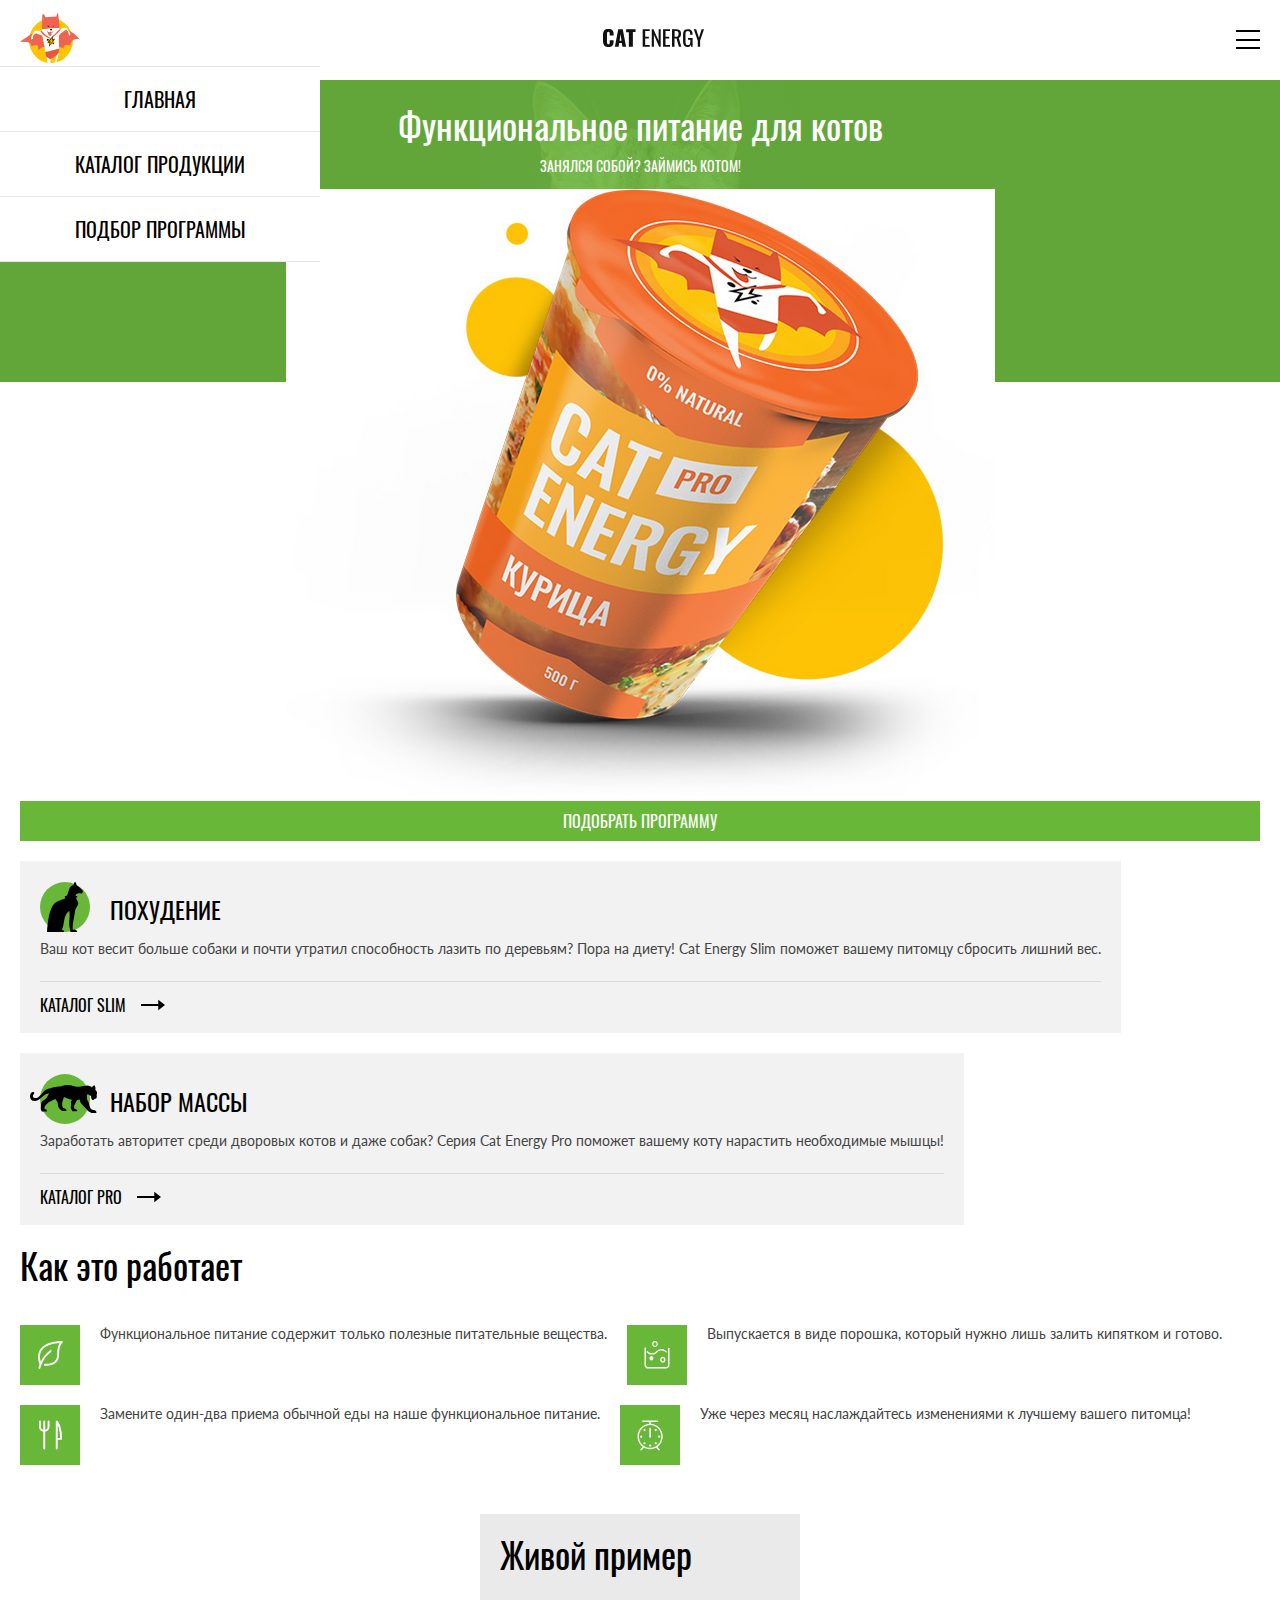
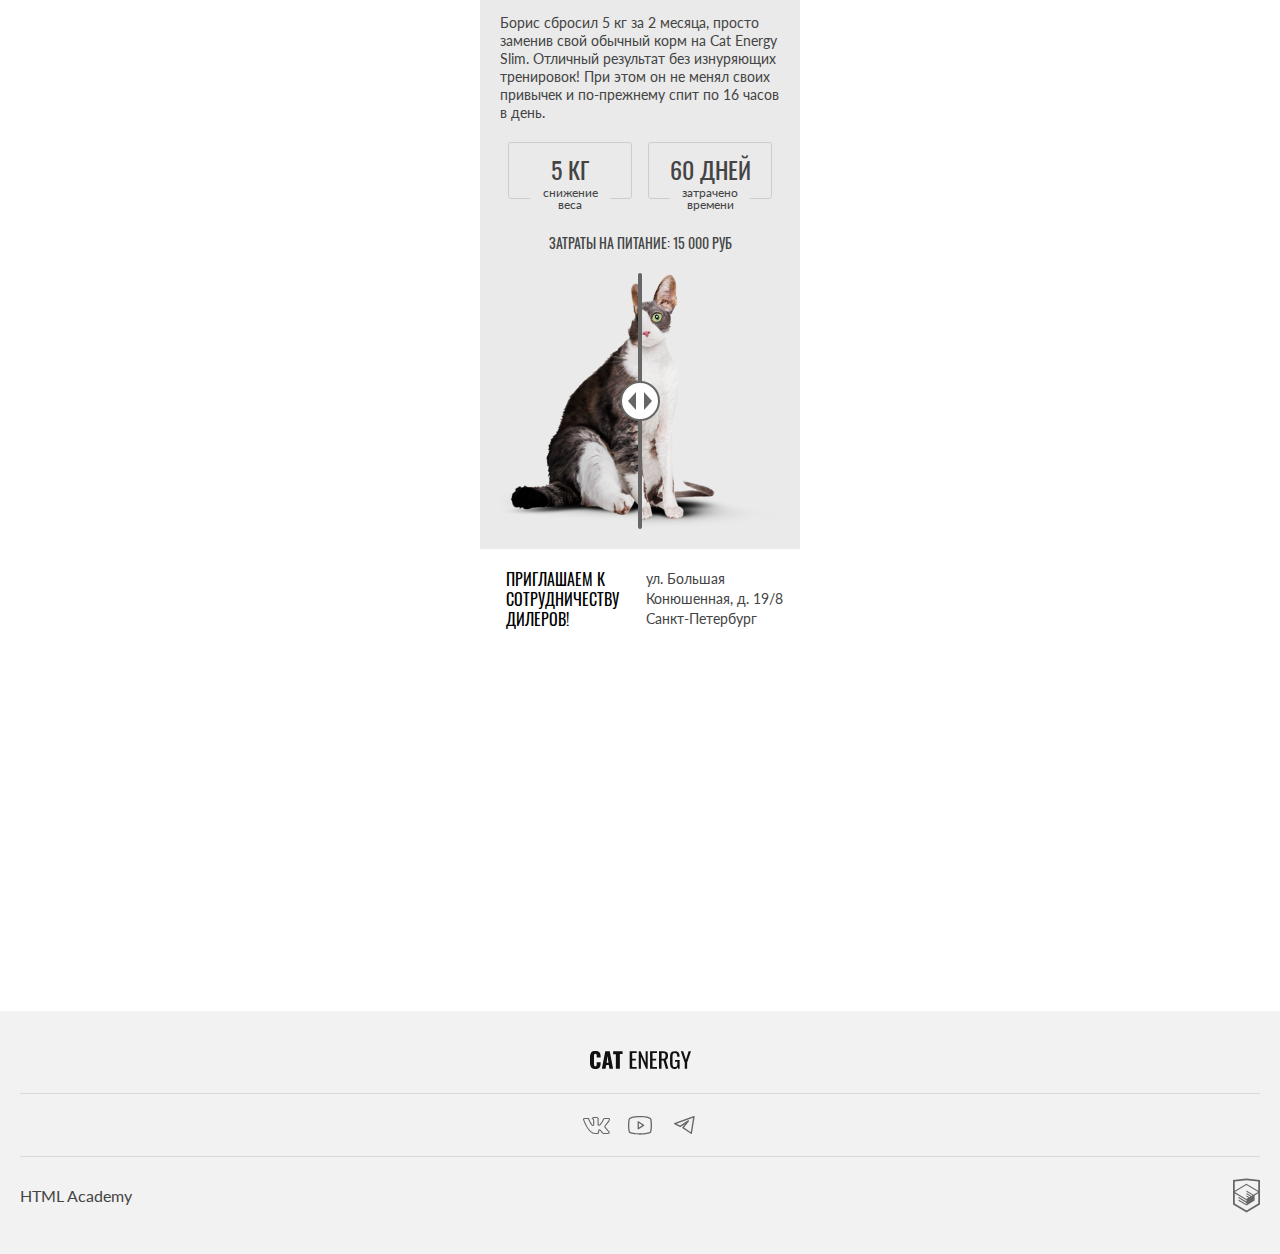
==== index.html @ fe3ee339 "Deploying to gh-pages from @ DrZhuker/2461377-cat-energy-31@bbfe9ebae1abd8409ddf6f09ed9751a40663dc1f" ====
<!DOCTYPE html><html lang="ru"><head><meta charset="UTF-8"><title>CAT ENERGY</title><meta name="viewport" content="width=device-width,initial-scale=1"><link rel="apple-touch-icon" sizes="180x180" href="favicons/apple-touch-icon.png"><link rel="icon" type="image/png" sizes="32x32" href="favicons/favicon-32x32.png"><link rel="icon" type="image/png" sizes="16x16" href="favicons/favicon-16x16.png"><link rel="manifest" href="site.webmanifest"><meta name="msapplication-TileColor" content="#da532c"><meta name="theme-color" content="#ffffff"><link rel="stylesheet" href="styles/styles.css"><script src="scripts/index.js" defer="defer"></script></head><body><header class="main-header"><a class="logo-img" href="index.html"><picture><source media="(min-width: 1300px)" type="image/svg+xml" width="70" height="59" srcset="images/logo-desktop-img.svg"><source media="(min-width: 768px)" type="image/svg+xml" width="60" height="50" srcset="images/logo-tablet-img.svg"><img src="images/logo-mobile-img.svg" width="33" height="38" alt="Логотип"></picture></a><a class="logo-name" href="index.html"><picture><source media="(min-width: 1300px)" type="image/svg+xml" width="118" height="21" srcset="images/logo-text.svg"><img src="images/logo-text.svg" width="101" height="18" alt="CAT ENERGY"></picture></a><button class="main-header__button button" type="button"><span class="main-header__open button-open"><span class="visually-hidden">Меню</span> <span class="button-open__line"></span> <span class="button-open__line"></span> <span class="button-open__line"></span> </span><span class="main-header__close button-close"><span class="button-close__line"></span> <span class="button-close__line"></span> <span class="visually-hidden">Закрыть</span></span></button><nav class="main-nav main-nav--show"><ul class="main-nav__list"><li class="main-nav__item main-nav__item--current"><a href="index.html">Главная</a></li><li class="main-nav__item"><a href="catalog.html">Каталог продукции</a></li><li class="main-nav__item"><a href="order-form.html">Подбор программы</a></li></ul></nav></header><main class="main-container"><section class="hero"><h1 class="hero__title">Функциональное питание для котов</h1><p class="hero__text">Занялся собой? Займись котом!</p><picture><source media="(min-width: 1300px)" type="image/png" width="552" height="499" srcset="images/index-hero-can-desktop@1x.png, images/index-hero-can-desktop@2x.png 2x"><source media="(min-width: 768px)" type="image/png" width="709" height="609" srcset="images/index-hero-can-tablet@1x.png, images/index-hero-can-mobile@2x.png 2x"><img class="hero__image" src="images/index-hero-can-mobile@1x.png" srcset="images/index-hero-can-mobile@2x.png" width="280" height="270" alt="Банка корма с курицей"></picture><a class="hero__link button" href="#">Подобрать программу</a></section><section class="preview"><h2 class="visually-hidden">Предложение программ</h2><ul class="preview__card-list"><li class="preview__card-item"><article class="card-offer"><h2 class="card-offer__title">Похудение</h2><p class="card-offer__text">Ваш кот весит больше собаки и почти утратил способность лазить по деревьям? Пора на диету! Cat Energy Slim поможет вашему питомцу сбросить лишний вес.</p><a class="card-offer__link" href="#">Каталог slim<div class="card-offer__link-inner"><div class="card-offer__link-arrow"></div></div></a></article></li><li class="preview__card-item"><article class="card-offer card-offer--pro"><h2 class="card-offer__title">Набор массы</h2><p class="card-offer__text">Заработать авторитет среди дворовых котов и даже собак? Серия Cat Energy Pro поможет вашему коту нарастить необходимые мышцы!</p><a class="card-offer__link" href="#">Каталог pro<div class="card-offer__link-inner"><div class="card-offer__link-arrow"></div></div></a></article></li></ul></section><section class="faq"><h2 class="faq__title">Как это работает</h2><ol class="faq__desc-list"><li class="faq__desc-item">Функциональное питание содержит только полезные питательные вещества.</li><li class="faq__desc-item">Выпускается в виде порошка, который нужно лишь залить кипятком и готово.</li><li class="faq__desc-item">Замените один-два приема обычной еды на наше функциональное питание.</li><li class="faq__desc-item">Уже через месяц наслаждайтесь изменениями к лучшему вашего питомца!</li></ol></section><section class="example"><h2 class="example__title">Живой пример</h2><p class="example__text">Борис сбросил 5 кг за 2 месяца, просто заменив свой обычный корм на Cat Energy Slim. Отличный результат без изнуряющих тренировок! При этом он не менял своих привычек и по-прежнему спит по 16 часов в день.</p><dl class="example__list"><div class="example__wrapper"><dt class="example__item">5 кг</dt><dd class="example__item-description">Снижение веса</dd></div><div class="example__wrapper"><dt class="example__item">60 дней</dt><dd class="example__item-description">Затрачено времени</dd></div></dl><p class="example__text-secondary">Затраты на питание: 15 000 руб</p><div class="slider"><span class="visually-hidden">Слайдер с котиком</span><div class="slider__img slider__img--before"><picture><source media="(min-width: 768px)" type="image/png" width="560" height="512" srcset="images/index-slider-big-cat-tablet@1x.png, images/index-slider-big-cat-tablet@2x.png 2x"><img class="slider__image" src="images/index-slider-big-cat-mobile@1x.png" srcset="images/index-slider-big-cat-mobile@2x.png" width="280" height="256" alt="Жирный кот"></picture></div><div class="slider__img slider__img--after"><picture><source media="(min-width: 768px)" type="image/png" width="560" height="512" srcset="images/index-slider-skinny-cat-tablet@1x.png, images/index-slider-skinny-cat-tablet@2x.png 2x"><img class="slider__image" src="images/index-slider-skinny-cat-mobile@1x.png" srcset="images/index-slider-skinny-cat-mobile@2x.png" width="280" height="256" alt="Худой кот"></picture></div><button class="slider__button button" type="button"><span class="visually-hidden">Кнопка слайдера</span></button></div></section><section class="contact"><div class="contact__wrapper"><h3 class="contact__title">Приглашаем к сотрудничеству дилеров!</h3><address class="contact__address"><p>ул. Большая Конюшенная, д. 19/8</p><p>Санкт-Петербург</p></address></div><iframe src="https://www.google.com/maps/embed?pb=!1m18!1m12!1m3!1d5652.872183549858!2d30.31937519473138!3d59.93890995106867!2m3!1f0!2f0!3f0!3m2!1i1024!2i768!4f13.1!3m3!1m2!1s0x4696310fca145cc1%3A0x42b32648d8238007!2z0JHQvtC70YzRiNCw0Y8g0JrQvtC90Y7RiNC10L3QvdCw0Y8g0YPQuy4sIDE5LzgsINCh0LDQvdC60YIt0J_QtdGC0LXRgNCx0YPRgNCzLCAxOTExODY!5e0!3m2!1sru!2sru!4v1713989433416!5m2!1sru!2sru" height="362" style="border:0;" allowfullscreen="" loading="lazy" referrerpolicy="no-referrer-when-downgrade"></iframe></section></main><footer class="main-footer"><a class="main-footer__link" href="index.html"><img src="images/logo-text.svg" width="101" height="18" alt="CAT ENERGY"></a><ul class="main-footer__list social-list"><li class="social-list__item"><a class="social-link social-link--vk" href="#"><span class="visually-hidden">Вконтакте</span></a></li><li class="social-list__item"><a class="social-link social-link--youtube" href="#"><span class="visually-hidden">YouTube</span></a></li><li class="social-list__item"><a class="social-link social-link--telegram" href="#"><span class="visually-hidden">Телеграмм</span></a></li></ul><div class="main-footer__htmlacademy htmlacademy"><a class="htmlacademy__link" href="#">HTML Academy</a> <a class="htmlacademy__logo" href="#"><span class="visually-hidden">HTML Academy</span></a></div></footer></body></html>
---- styles/styles.css ----
@font-face{font-family:Lato;font-weight:400;font-style:normal;font-display:swap;src:url(../fonts/lato/Lato-Regular.woff2)format("woff2")}@font-face{font-family:Oswald;font-weight:400;font-style:normal;font-display:swap;src:url(../fonts/oswald/oswaldregular.woff2)format("woff2")}*,:before,:after{box-sizing:border-box}body{color:#444;margin:0;font-family:Lato,sans-serif;font-size:14px;line-height:18px}.visually-hidden{white-space:nowrap;-webkit-clip-path:inset(100%);clip-path:inset(100%);clip:rect(0 0 0 0);border:0;width:1px;height:1px;margin:-1px;padding:0;position:absolute;overflow:hidden}.button{color:#fff;text-transform:uppercase;background-color:#68b738;border:none;justify-content:center;align-items:center;font-family:Oswald,sans-serif;font-size:16px;line-height:20px;display:flex}.button:hover,.button:focus-visible{background-color:#5eaa2f}.button:active{color:#8ec36d;background-color:#5eaa2f}.button-open{flex-wrap:wrap;justify-content:center;width:24px;height:20px;display:flex;position:relative}.button-open__line{background-color:#000;width:24px;height:2px;margin-bottom:6px}.button-open__line:nth-child(4){margin-bottom:0}.button-close{flex-wrap:wrap;justify-content:center;width:18px;height:18px;display:none;position:relative}.button-close__line{background-color:#000;width:24px;height:2px;position:absolute;top:8px;transform:rotate(45deg)}.button-close__line:nth-child(2){transform:rotate(-45deg)}.container{min-width:300px;max-width:400px}.main-header{text-transform:uppercase;justify-content:space-between;align-items:center;margin:0 auto;padding:13px 10px 13px 20px;display:flex}.main-header a{text-decoration:none}.main-header__button{background-color:#0000;min-width:44px;min-height:44px}.main-header__button:hover,.main-header__button:focus{opacity:.6;background-color:#0000}.main-header__button:active{opacity:.3;background-color:#0000}.logo-img{display:block}.logo-img:hover,.logo-img:focus{opacity:.6}.logo-img:active{opacity:.3}.main-nav{display:none}.main-nav--show{display:block;position:absolute;top:66px;left:0}.main-nav__list{margin:0;padding:0;list-style-type:none}.main-nav__item{border-top:1px solid #e6e6e6}.main-nav__item:last-child{border-bottom:1px solid #e6e6e6}.main-nav__item a{color:#000;text-align:center;background-color:#fff;min-width:320px;padding-top:22px;padding-bottom:22px;font-family:Oswald,sans-serif;font-size:20px;font-weight:400;line-height:20px;text-decoration:none;display:block}.main-nav__item a:hover,.main-nav__item a:focus{color:#666}.main-nav__item a:active{color:#b3b3b3}.hero{color:#fff;text-align:center;background-image:url(../images/index-hero-background-mobile@1x.png),linear-gradient(#62a63a 302px,#0000 302px);background-position:top;background-repeat:no-repeat;background-size:320px 302px,100%;margin-bottom:20px;padding-top:27px;padding-left:20px;padding-right:20px;font-family:Oswald,sans-serif}.hero__title{margin:0;font-size:36px;font-weight:400;line-height:36px}.hero__text{text-transform:uppercase}.hero__link{padding:10px 20px;text-decoration:none}.preview{flex-wrap:wrap;margin-bottom:20px;padding-left:20px;padding-right:20px;display:flex}.preview__card-list{flex-wrap:wrap;gap:20px;margin:0;padding:0;list-style-type:none;display:flex}.card-offer{background-color:#f2f2f2;padding:20px;position:relative}.card-offer:before{content:"";background-color:#68b738;border-radius:50%;width:50px;height:50px;position:absolute;top:21px;left:20px}.card-offer:after{content:"";background-image:url(../icons/stack.svg#cat-slim);background-position:50%;background-repeat:no-repeat;background-size:36px 50px;min-width:50px;min-height:50px;position:absolute;top:21px;left:20px}.card-offer--pro:after{content:"";background-image:url(../icons/stack.svg#cat-pro);background-position:50%;background-repeat:no-repeat;background-size:67px 28px;min-width:67px;min-height:50px;position:absolute;top:21px;left:10px}.card-offer__title{color:#000;text-transform:uppercase;margin:0 0 12px;padding-top:10px;padding-left:70px;font-family:Oswald,sans-serif;font-size:24px;font-weight:400;line-height:37px}.card-offer__text{border-bottom:1px solid #d9d9d9;margin:0 0 15px;padding-bottom:23px}.card-offer__link{text-transform:uppercase;color:#000;align-items:center;font-family:Oswald,sans-serif;font-size:16px;font-weight:400;line-height:16px;text-decoration:none;display:flex}.card-offer__link-inner{width:32px;height:12px;margin-left:15px;position:relative;overflow:hidden}.card-offer__link-arrow{background-image:url(../icons/stack.svg#arrow);width:32px;height:12px;transition:transform .3s;position:absolute;right:8px}.card-offer__link:hover .card-offer__link-arrow{transform:translate(8px)}.card-offer__link:active{opacity:.3}.faq{margin-bottom:49px;padding-left:20px;padding-right:20px}.faq__title{color:#000;margin:0 0 40px;font-family:Oswald,sans-serif;font-size:36px;font-weight:400;line-height:40px}.faq__desc-list{flex-wrap:wrap;gap:20px;margin:0;padding:0;list-style-type:none;display:flex}.faq__desc-item{min-height:60px;padding-left:80px;position:relative}.faq__desc-item:before{content:"";background-color:#68b738;background-image:url(../icons/stack.svg#leaf);background-position:50%;background-repeat:no-repeat;background-size:25px 28px;width:60px;height:60px;position:absolute;left:0}.faq__desc-item:nth-child(2):before{background-image:url(../icons/stack.svg#wash);background-size:26px 28px}.faq__desc-item:nth-child(3):before{background-image:url(../icons/stack.svg#eat);background-size:25px 30px}.faq__desc-item:nth-child(4):before{background-image:url(../icons/stack.svg#timer);background-size:26px 31px}.example{background-color:#eaeaea;width:320px;margin:0 auto;padding:20px}.example__title{color:#000;margin:0 0 40px;font-family:Oswald,sans-serif;font-size:36px;font-weight:400;line-height:40px}.example__text{margin:0 0 20px}.example__list{flex-wrap:wrap;justify-content:space-around;margin-bottom:34px;display:flex}.example__wrapper{flex-wrap:wrap;display:flex;position:relative}.example__item{text-align:center;text-transform:uppercase;border:1px solid #cdcdcd;border-radius:3px;min-width:124px;padding:14px 20px 17px;font-family:Oswald,sans-serif;font-size:24px;font-weight:400;line-height:24px;position:relative}.example__item-description{text-align:center;text-transform:lowercase;background-color:#eaeaea;width:80px;margin:0;font-family:Lato,sans-serif;font-size:12px;font-weight:400;line-height:12px;position:absolute;bottom:0;left:50%;transform:translate(-50%)translateY(50%)}.example__text-secondary{text-align:center;text-transform:uppercase;margin:0 0 20px;font-family:Oswald,sans-serif;font-size:14px;font-weight:400;line-height:20px}.slider{--position:50%;grid-template-columns:1fr;width:280px;display:grid;position:relative}.slider__image{object-fit:cover;width:280px;height:256px;display:block}.slider__img{grid-area:1/1/span 1/span 1}.slider__img--before{width:var(--position);z-index:2;background-color:#eaeaea;overflow:hidden}.slider__img--after{z-index:1}.slider__button{top:0;bottom:0;left:var(--position);z-index:3;background-color:#666;border-radius:2px;grid-area:1/1/span 1/span 1;width:4px;margin:0;padding:0;position:absolute;transform:translate(-50%)}.slider__button:before{content:"";background-color:#fff;border:2px solid #666;border-radius:50%;width:40px;height:40px;position:absolute}.slider__button:after{content:"";background-color:#666;width:24px;height:18px;position:absolute;-webkit-mask-image:url(../icons/stack.svg#slider-arrow);mask-image:url(../icons/stack.svg#slider-arrow);-webkit-mask-repeat:no-repeat;mask-repeat:no-repeat}.slider__button:hover,.slider__button:focus{background-color:#68b738}.slider__button:hover:before,.slider__button:focus:before{border:2px solid #68b738}.slider__button:hover:after,.slider__button:focus:after{background-color:#68b738}.slider__button:active{background-color:#9ecc82}.slider__button:active:before{border:2px solid #9ecc82}.slider__button:active:after{background-color:#9ecc82}.contact{width:320px;margin:0 auto;display:grid}.contact__wrapper{grid-template-columns:140px 140px;align-items:center;padding:20px 26px;display:grid}.contact__title{text-align:left;text-transform:uppercase;color:#000;margin:0;font-family:Oswald,sans-serif;font-size:16px;font-weight:400;line-height:20px}.contact__address{text-align:left;font-style:normal;line-height:20px}.contact__address p{margin:0}.social-list{flex-wrap:wrap;justify-content:center;margin:0;padding:0;list-style-type:none;display:flex}.social-link{width:44px;height:62px;display:block;position:relative}.social-link:before{content:"";background-color:#666;width:44px;height:62px;position:absolute}.social-link--vk:before{-webkit-mask-image:url(../icons/stack.svg#vk);mask-image:url(../icons/stack.svg#vk);-webkit-mask-position:50%;mask-position:50%;-webkit-mask-size:27px 17px;mask-size:27px 17px;-webkit-mask-repeat:no-repeat;mask-repeat:no-repeat}.social-link--youtube:before{-webkit-mask-image:url(../icons/stack.svg#youtube);mask-image:url(../icons/stack.svg#youtube);-webkit-mask-position:50%;mask-position:50%;-webkit-mask-size:24px 19px;mask-size:24px 19px;-webkit-mask-repeat:no-repeat;mask-repeat:no-repeat}.social-link--telegram:before{-webkit-mask-image:url(../icons/stack.svg#telegram);mask-image:url(../icons/stack.svg#telegram);-webkit-mask-position:50%;mask-position:50%;-webkit-mask-size:21px 19px;mask-size:21px 19px;-webkit-mask-repeat:no-repeat;mask-repeat:no-repeat}.social-link:hover:before,.social-link:focus:before{background-color:#68b738}.social-link:active:before{background-color:#c9e1bb}.main-footer{background-color:#f2f2f2;grid-template-columns:1fr;justify-items:center;margin:0 auto;padding:40px 20px;display:grid}.main-footer__link{text-align:center;border-bottom:1px solid #d9d9d9;width:100%;padding-bottom:20px}.main-footer__link:hover,.main-footer__link:focus{opacity:.6}.main-footer__link:active{opacity:.3}.main-footer__list{border-bottom:1px solid #d9d9d9;width:100%;margin-bottom:20px}.htmlacademy{justify-content:space-between;align-items:center;width:100%;display:flex}.htmlacademy__link{color:#444;font-family:Lato,sans-serif;font-size:16px;font-weight:400;line-height:20px;text-decoration:none}.htmlacademy__logo{background-color:#666;width:27px;height:37px;-webkit-mask-image:url(../icons/stack.svg#htmlacademy);mask-image:url(../icons/stack.svg#htmlacademy);-webkit-mask-position:50%;mask-position:50%;-webkit-mask-size:27px 37px;mask-size:27px 37px;-webkit-mask-repeat:no-repeat;mask-repeat:no-repeat}.htmlacademy:hover .htmlacademy__logo,.htmlacademy:focus .htmlacademy__logo{background-color:#68b738}.htmlacademy:active{opacity:.3}.catalog-primary{border-top:1px solid #d9d9d9;margin-bottom:25px;padding-top:27px}.catalog-primary__title{color:#000;margin:0 0 41px;padding-left:20px;padding-right:20px;font-family:Oswald,sans-serif;font-size:36px;font-weight:400;line-height:36px}.catalog-primary__catalog-primary-list{margin:0;padding:0;list-style-type:none}.product-card{border-top:1px solid #ebebeb;grid-template-columns:140px 1fr;padding:20px 20px 25px;display:grid}.product-card__image-wrapper{justify-content:center;align-items:center;height:107px;display:flex}.product-card__image{display:block}.product-card__list{margin:0 0 21px;padding:0;list-style-type:none}.product-card__item{justify-content:space-between;display:flex}.product-card__title{color:#222;margin:0 0 14px;padding-right:50px;font-family:Oswald,sans-serif;font-size:16px;font-weight:400;line-height:20px}.product-card__argument,.product-card__value{margin:0}.product-card__button{grid-area:2/1/3/-1;padding:10px 30px}.product-card--more{border-bottom:1px solid #ebebeb;position:relative}.product-card--more:before{content:"";background-color:#d3d3d3;width:30px;height:2px;position:absolute;top:39px;left:50%;transform:translate(-50%)}.product-card--more:after{content:"";background-color:#d3d3d3;width:2px;height:30px;position:absolute;top:25px;left:50%;transform:translate(-50%)}.product-card--more .product-card__title{text-align:center;grid-area:1/1/2/-1;margin-bottom:8px;padding-top:58px;padding-right:0}.product-card--more .product-card__text{text-align:center;grid-area:2/1/3/-1;margin:0 0 21px}.product-card--more .product-card__button{color:#444;background-color:#f2f2f2;grid-area:3/1/4/-1}.product-card--more .product-card__button:hover,.product-card--more .product-card__button:focus-visible,.product-card--more .product-card__button:active{background-color:#ebebeb}.catalog-secondary{margin-bottom:40px}.catalog-secondary__wrapper{padding-left:20px;padding-right:20px}.catalog-secondary__title{color:#000;margin:0 0 36px;padding-left:20px;font-family:Oswald,sans-serif;font-size:24px;font-weight:400;line-height:24px;position:relative}.catalog-secondary__title:after{content:"";background-color:#68b738;height:2px;position:absolute;top:10px;left:286px;right:0}.catalog-secondary__list{margin:0 0 35px;padding:0;list-style-type:none}.catalog-secondary__item{border-top:1px solid #cdcdcd}.catalog-secondary__item:last-child{border-bottom:1px solid #cdcdcd}.catalog-secondary__text{color:#fff;text-align:center;background-color:#62a539;background-image:url(../images/catalog-secondary-background-mobile@1x.png);background-repeat:no-repeat;background-size:cover;margin:0;padding:187px 20px 43px;display:block;position:relative}.catalog-secondary__text:before{content:"";background-image:url(../icons/stack.svg#gift);background-repeat:no-repeat;background-size:78px 80px;width:78px;height:80px;position:absolute;top:59px;left:50%;transform:translate(-50%)}.product-card-secondary{grid-template-columns:repeat(4,1fr);padding-top:13px;padding-bottom:19px;font-family:Lato,sans-serif;font-size:14px;font-weight:400;line-height:14px;display:grid}.product-card-secondary__title{color:#222;grid-area:1/1/2/-1;margin:0 0 13px;font-family:Oswald,sans-serif;font-size:16px;font-weight:400;line-height:16px}.product-card-secondary__text{text-align:left;grid-area:2/1/3/3;margin:0}.product-card-secondary__current{text-align:right;grid-area:2/3/3/5;margin:0 0 15px}.product-card-secondary__button{grid-area:3/1/4/-1;padding:10px 20px}.subscription{color:#000}.subscription__title{color:#000;margin:0 0 32px;padding-left:20px;font-family:Oswald,sans-serif;font-size:24px;font-weight:400;line-height:24px;position:relative}.subscription__title:after{content:"";background-color:#68b738;height:2px;position:absolute;top:10px;left:212px;right:0}.subscription__wrapper{text-align:center;padding-left:20px;padding-right:20px;font-family:Oswald;font-size:16px;font-weight:400;line-height:24px}.subscription__text{margin:0 0 24px}.subscription__input{border:1px solid #e7e7e7;outline:none;width:100%;margin-bottom:16px;padding:13px;font-family:Oswald,sans-serif;font-size:20px;font-weight:400;line-height:30px}.subscription__input:hover{border:1px solid #cdcdcd}.subscription__input:active,.subscription__input:focus{border:2px solid #444}.subscription__button{width:100%;padding:15px 20px}
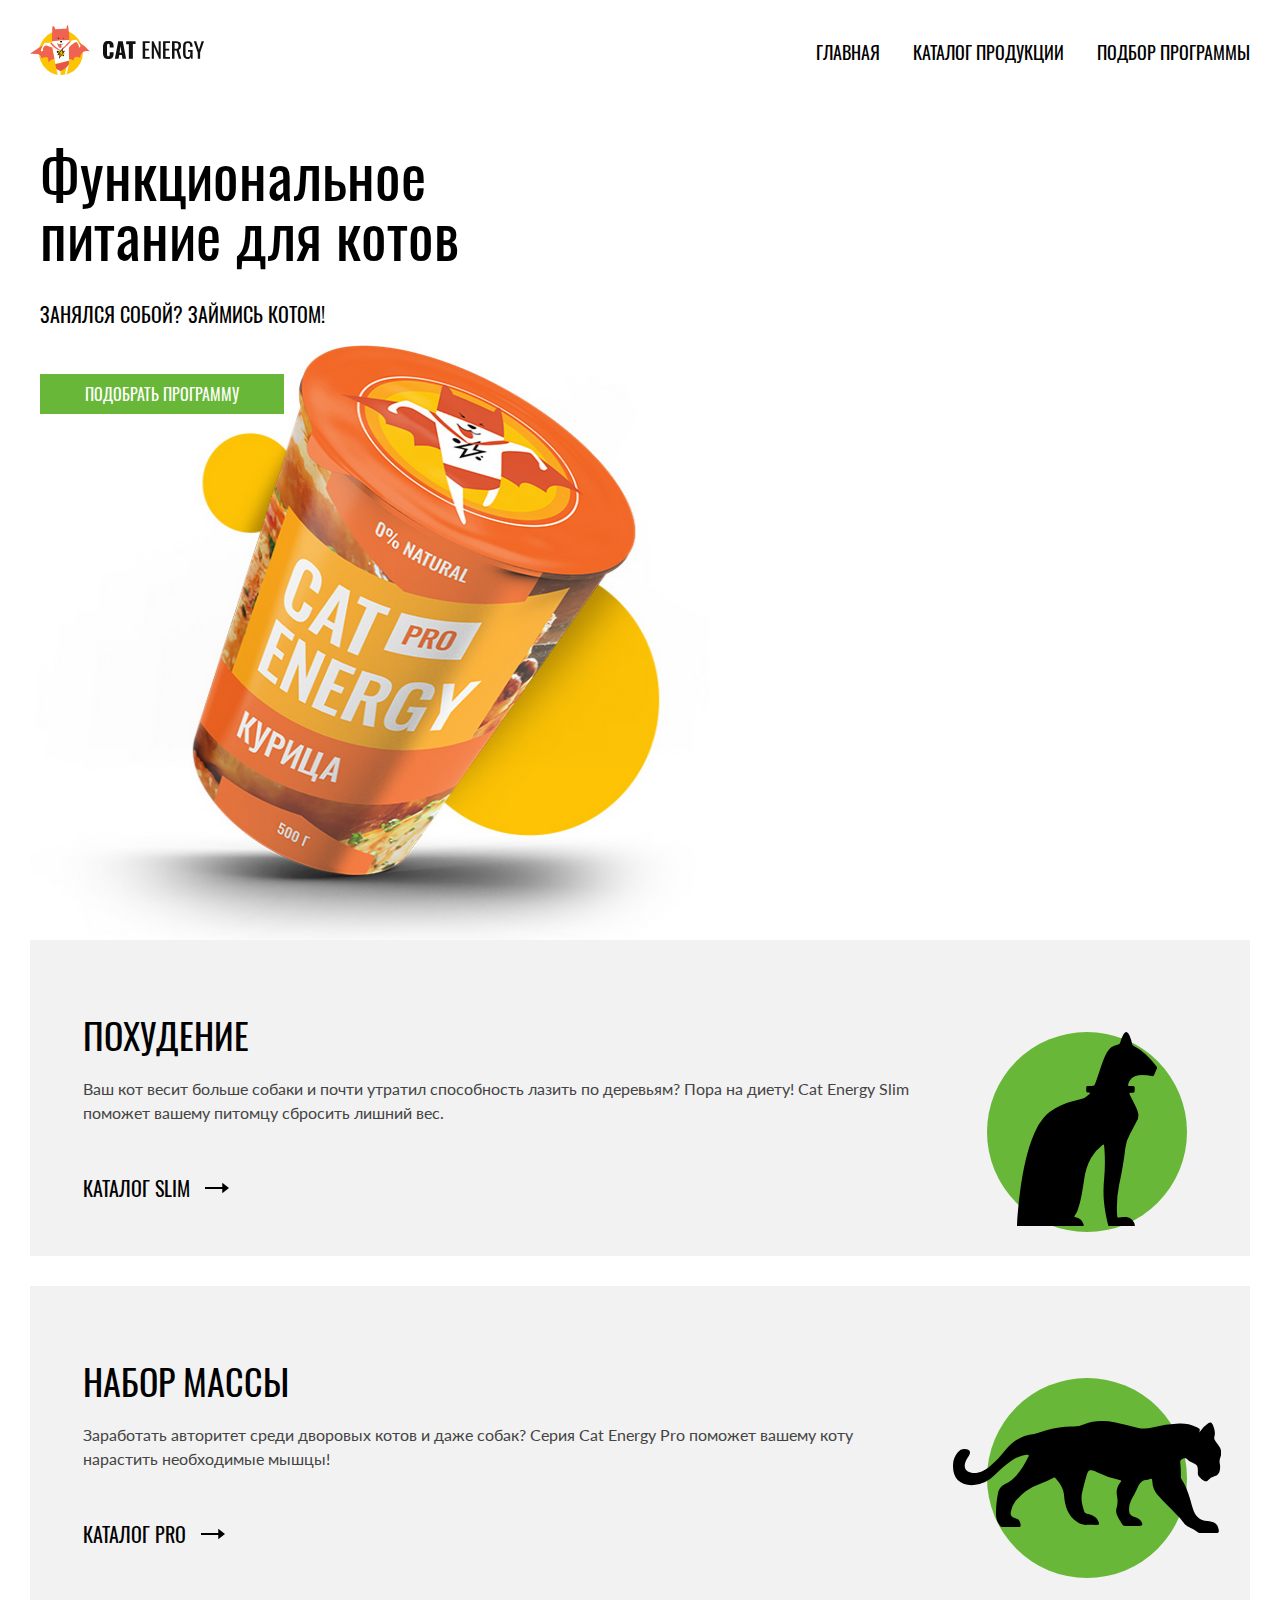
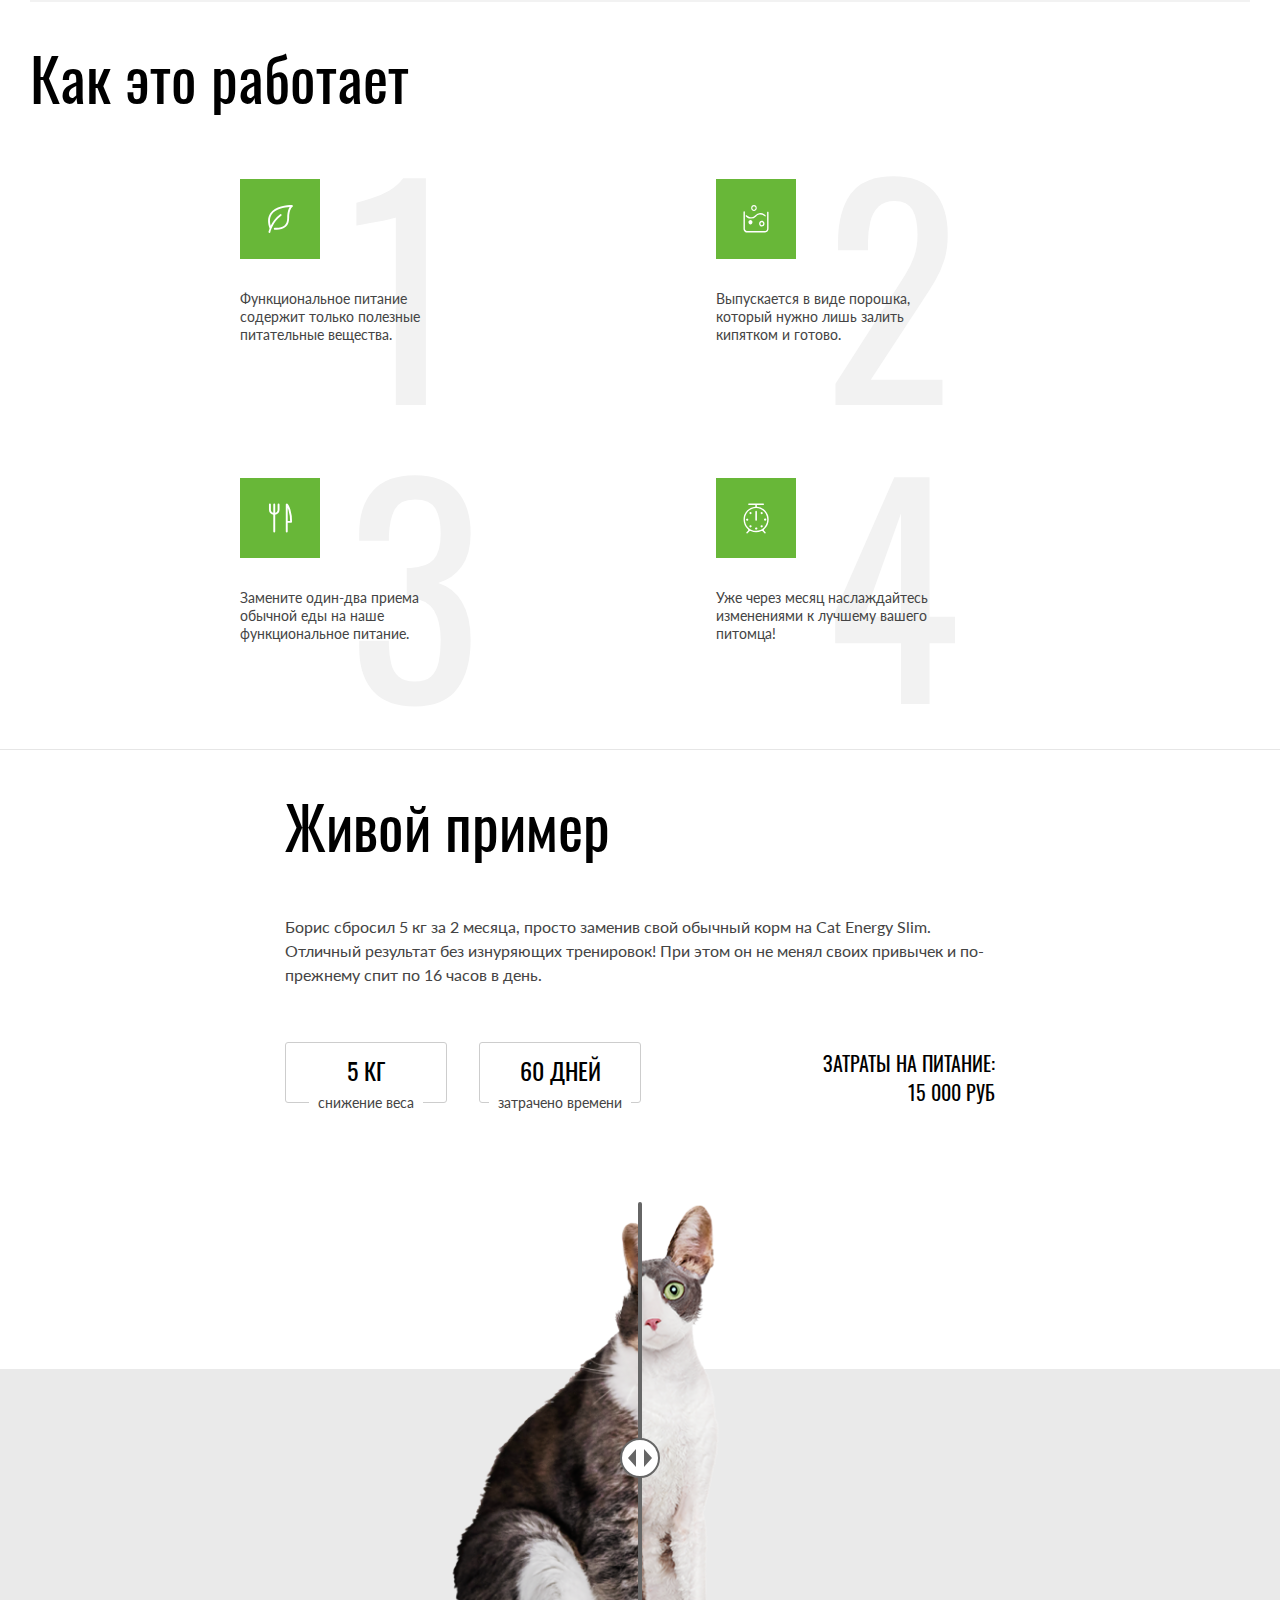
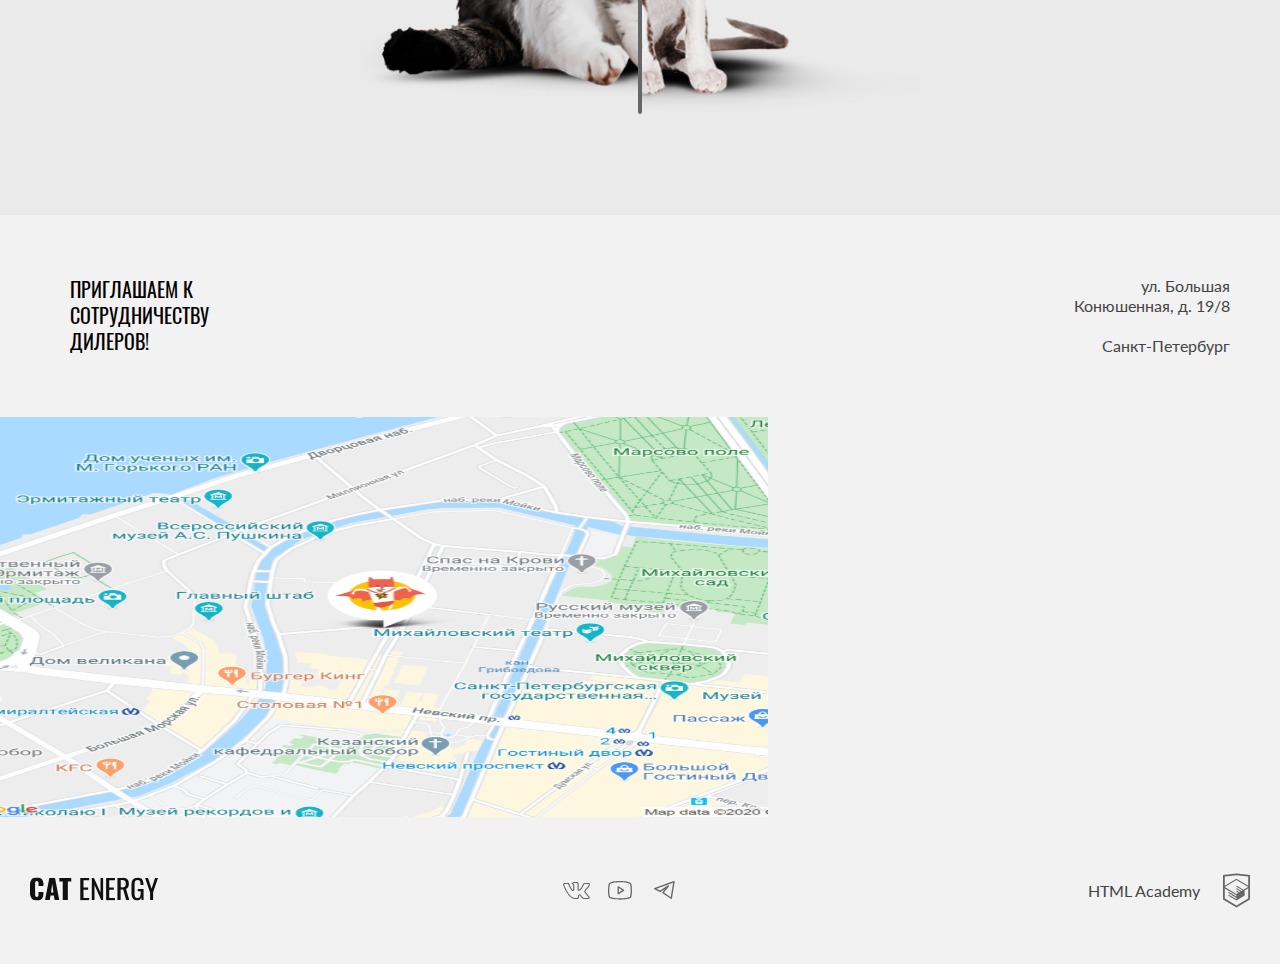
==== commit d5c5454e: "Deploying to gh-pages from @ DrZhuker/2461377-cat-energy-31@d9964cf246e58508504ab47f380085d428b5fd70" ====
--- a/index.html
+++ b/index.html
@@ -1 +1,5 @@
-<!DOCTYPE html><html lang="ru"><head><meta charset="UTF-8"><title>CAT ENERGY</title><meta name="viewport" content="width=device-width,initial-scale=1"><link rel="apple-touch-icon" sizes="180x180" href="favicons/apple-touch-icon.png"><link rel="icon" type="image/png" sizes="32x32" href="favicons/favicon-32x32.png"><link rel="icon" type="image/png" sizes="16x16" href="favicons/favicon-16x16.png"><link rel="manifest" href="site.webmanifest"><meta name="msapplication-TileColor" content="#da532c"><meta name="theme-color" content="#ffffff"><link rel="stylesheet" href="styles/styles.css"><script src="scripts/index.js" defer="defer"></script></head><body><header class="main-header"><a class="logo-img" href="index.html"><picture><source media="(min-width: 1300px)" type="image/svg+xml" width="70" height="59" srcset="images/logo-desktop-img.svg"><source media="(min-width: 768px)" type="image/svg+xml" width="60" height="50" srcset="images/logo-tablet-img.svg"><img src="images/logo-mobile-img.svg" width="33" height="38" alt="Логотип"></picture></a><a class="logo-name" href="index.html"><picture><source media="(min-width: 1300px)" type="image/svg+xml" width="118" height="21" srcset="images/logo-text.svg"><img src="images/logo-text.svg" width="101" height="18" alt="CAT ENERGY"></picture></a><button class="main-header__button button" type="button"><span class="main-header__open button-open"><span class="visually-hidden">Меню</span> <span class="button-open__line"></span> <span class="button-open__line"></span> <span class="button-open__line"></span> </span><span class="main-header__close button-close"><span class="button-close__line"></span> <span class="button-close__line"></span> <span class="visually-hidden">Закрыть</span></span></button><nav class="main-nav main-nav--show"><ul class="main-nav__list"><li class="main-nav__item main-nav__item--current"><a href="index.html">Главная</a></li><li class="main-nav__item"><a href="catalog.html">Каталог продукции</a></li><li class="main-nav__item"><a href="order-form.html">Подбор программы</a></li></ul></nav></header><main class="main-container"><section class="hero"><h1 class="hero__title">Функциональное питание для котов</h1><p class="hero__text">Занялся собой? Займись котом!</p><picture><source media="(min-width: 1300px)" type="image/png" width="552" height="499" srcset="images/index-hero-can-desktop@1x.png, images/index-hero-can-desktop@2x.png 2x"><source media="(min-width: 768px)" type="image/png" width="709" height="609" srcset="images/index-hero-can-tablet@1x.png, images/index-hero-can-mobile@2x.png 2x"><img class="hero__image" src="images/index-hero-can-mobile@1x.png" srcset="images/index-hero-can-mobile@2x.png" width="280" height="270" alt="Банка корма с курицей"></picture><a class="hero__link button" href="#">Подобрать программу</a></section><section class="preview"><h2 class="visually-hidden">Предложение программ</h2><ul class="preview__card-list"><li class="preview__card-item"><article class="card-offer"><h2 class="card-offer__title">Похудение</h2><p class="card-offer__text">Ваш кот весит больше собаки и почти утратил способность лазить по деревьям? Пора на диету! Cat Energy Slim поможет вашему питомцу сбросить лишний вес.</p><a class="card-offer__link" href="#">Каталог slim<div class="card-offer__link-inner"><div class="card-offer__link-arrow"></div></div></a></article></li><li class="preview__card-item"><article class="card-offer card-offer--pro"><h2 class="card-offer__title">Набор массы</h2><p class="card-offer__text">Заработать авторитет среди дворовых котов и даже собак? Серия Cat Energy Pro поможет вашему коту нарастить необходимые мышцы!</p><a class="card-offer__link" href="#">Каталог pro<div class="card-offer__link-inner"><div class="card-offer__link-arrow"></div></div></a></article></li></ul></section><section class="faq"><h2 class="faq__title">Как это работает</h2><ol class="faq__desc-list"><li class="faq__desc-item">Функциональное питание содержит только полезные питательные вещества.</li><li class="faq__desc-item">Выпускается в виде порошка, который нужно лишь залить кипятком и готово.</li><li class="faq__desc-item">Замените один-два приема обычной еды на наше функциональное питание.</li><li class="faq__desc-item">Уже через месяц наслаждайтесь изменениями к лучшему вашего питомца!</li></ol></section><section class="example"><h2 class="example__title">Живой пример</h2><p class="example__text">Борис сбросил 5 кг за 2 месяца, просто заменив свой обычный корм на Cat Energy Slim. Отличный результат без изнуряющих тренировок! При этом он не менял своих привычек и по-прежнему спит по 16 часов в день.</p><dl class="example__list"><div class="example__wrapper"><dt class="example__item">5 кг</dt><dd class="example__item-description">Снижение веса</dd></div><div class="example__wrapper"><dt class="example__item">60 дней</dt><dd class="example__item-description">Затрачено времени</dd></div></dl><p class="example__text-secondary">Затраты на питание: 15 000 руб</p><div class="slider"><span class="visually-hidden">Слайдер с котиком</span><div class="slider__img slider__img--before"><picture><source media="(min-width: 768px)" type="image/png" width="560" height="512" srcset="images/index-slider-big-cat-tablet@1x.png, images/index-slider-big-cat-tablet@2x.png 2x"><img class="slider__image" src="images/index-slider-big-cat-mobile@1x.png" srcset="images/index-slider-big-cat-mobile@2x.png" width="280" height="256" alt="Жирный кот"></picture></div><div class="slider__img slider__img--after"><picture><source media="(min-width: 768px)" type="image/png" width="560" height="512" srcset="images/index-slider-skinny-cat-tablet@1x.png, images/index-slider-skinny-cat-tablet@2x.png 2x"><img class="slider__image" src="images/index-slider-skinny-cat-mobile@1x.png" srcset="images/index-slider-skinny-cat-mobile@2x.png" width="280" height="256" alt="Худой кот"></picture></div><button class="slider__button button" type="button"><span class="visually-hidden">Кнопка слайдера</span></button></div></section><section class="contact"><div class="contact__wrapper"><h3 class="contact__title">Приглашаем к сотрудничеству дилеров!</h3><address class="contact__address"><p>ул. Большая Конюшенная, д. 19/8</p><p>Санкт-Петербург</p></address></div><iframe src="https://www.google.com/maps/embed?pb=!1m18!1m12!1m3!1d5652.872183549858!2d30.31937519473138!3d59.93890995106867!2m3!1f0!2f0!3f0!3m2!1i1024!2i768!4f13.1!3m3!1m2!1s0x4696310fca145cc1%3A0x42b32648d8238007!2z0JHQvtC70YzRiNCw0Y8g0JrQvtC90Y7RiNC10L3QvdCw0Y8g0YPQuy4sIDE5LzgsINCh0LDQvdC60YIt0J_QtdGC0LXRgNCx0YPRgNCzLCAxOTExODY!5e0!3m2!1sru!2sru!4v1713989433416!5m2!1sru!2sru" height="362" style="border:0;" allowfullscreen="" loading="lazy" referrerpolicy="no-referrer-when-downgrade"></iframe></section></main><footer class="main-footer"><a class="main-footer__link" href="index.html"><img src="images/logo-text.svg" width="101" height="18" alt="CAT ENERGY"></a><ul class="main-footer__list social-list"><li class="social-list__item"><a class="social-link social-link--vk" href="#"><span class="visually-hidden">Вконтакте</span></a></li><li class="social-list__item"><a class="social-link social-link--youtube" href="#"><span class="visually-hidden">YouTube</span></a></li><li class="social-list__item"><a class="social-link social-link--telegram" href="#"><span class="visually-hidden">Телеграмм</span></a></li></ul><div class="main-footer__htmlacademy htmlacademy"><a class="htmlacademy__link" href="#">HTML Academy</a> <a class="htmlacademy__logo" href="#"><span class="visually-hidden">HTML Academy</span></a></div></footer></body></html>+<!DOCTYPE html><html lang="ru"><head><meta charset="UTF-8"><title>CAT ENERGY</title><meta name="viewport" content="width=device-width,initial-scale=1"><link rel="apple-touch-icon" sizes="180x180" href="favicons/apple-touch-icon.png"><link rel="icon" type="image/png" sizes="32x32" href="favicons/favicon-32x32.png"><link rel="icon" type="image/png" sizes="16x16" href="favicons/favicon-16x16.png"><link rel="manifest" href="site.webmanifest"><meta name="msapplication-TileColor" content="#da532c"><meta name="theme-color" content="#ffffff"><link rel="stylesheet" href="styles/styles.css"><meta name="viewport" content="width=device-width,initial-scale=1"></head><body><header class="main-header main-header--index"><a class="logo-img" href="index.html"><picture><source media="(min-width: 1300px)" type="image/svg+xml" width="70" height="59" srcset="images/logo-desktop-img.svg"><source media="(min-width: 768px)" type="image/svg+xml" width="60" height="50" srcset="images/logo-tablet-img.svg"><img src="images/logo-mobile-img.svg" width="33" height="38" alt="Логотип"></picture></a><a class="logo-name" href="index.html"><picture><source media="(min-width: 1300px)" type="image/svg+xml" width="118" height="21" srcset="images/logo-text.svg"><img src="images/logo-text.svg" width="101" height="18" alt="CAT ENERGY"></picture></a><button class="main-header__button button" type="button" onclick="navToggle()"><span class="main-header__open button-open" id="button-open"><span class="visually-hidden">Меню</span> <span class="button-open__line"></span> <span class="button-open__line"></span> <span class="button-open__line"></span> </span><span class="main-header__close button-close visually-hidden" id="button-close"><span class="button-close__line"></span> <span class="button-close__line"></span> <span class="visually-hidden">Закрыть</span></span></button><nav class="main-nav main-nav--index" id="main-nav"><ul class="main-nav__list"><li class="main-nav__item main-nav__item--current"><a class="main-nav__link button" href="index.html">Главная</a></li><li class="main-nav__item"><a class="main-nav__link button" href="catalog.html">Каталог продукции</a></li><li class="main-nav__item"><a class="main-nav__link button" href="order-form.html">Подбор программы</a></li></ul></nav></header><main class="main-container"><section class="hero"><div class="hero__wrapper"><h1 class="hero__title">Функциональное питание для котов</h1><p class="hero__text">Занялся собой? Займись котом!</p><picture><source media="(min-width: 1300px)" type="image/png" width="552" height="499" srcset="images/index-hero-can-desktop@1x.png, images/index-hero-can-desktop@2x.png 2x"><source media="(min-width: 768px)" type="image/png" width="709" height="609" srcset="images/index-hero-can-tablet@1x.png, images/index-hero-can-tablet@2x.png 2x"><img class="hero__image" src="images/index-hero-can-mobile@1x.png" srcset="images/index-hero-can-mobile@2x.png" width="280" height="270" alt="Банка корма с курицей"></picture><a class="hero__link button" href="#">Подобрать программу</a></div></section><section class="preview"><h2 class="visually-hidden">Предложение программ</h2><ul class="preview__card-list"><li class="preview__card-item"><article class="card-offer"><h2 class="card-offer__title">Похудение</h2><p class="card-offer__text">Ваш кот весит больше собаки и почти утратил способность лазить по деревьям? Пора на диету! Cat Energy Slim поможет вашему питомцу сбросить лишний вес.</p><a class="card-offer__link" href="#">Каталог slim <span class="card-offer__link-inner"><span class="card-offer__link-arrow"></span></span></a></article></li><li class="preview__card-item"><article class="card-offer card-offer--pro"><h2 class="card-offer__title">Набор массы</h2><p class="card-offer__text">Заработать авторитет среди дворовых котов и даже собак? Серия Cat Energy Pro поможет вашему коту нарастить необходимые мышцы!</p><a class="card-offer__link" href="#">Каталог pro <span class="card-offer__link-inner"><span class="card-offer__link-arrow"></span></span></a></article></li></ul></section><section class="faq"><h2 class="faq__title">Как это работает</h2><ol class="faq__desc-list"><li class="faq__desc-item">Функциональное питание<br>содержит только полезные питательные вещества.</li><li class="faq__desc-item">Выпускается в виде порошка, который нужно лишь залить кипятком и готово.</li><li class="faq__desc-item">Замените один-два приема<br>обычной еды на наше функциональное питание.</li><li class="faq__desc-item">Уже через месяц наслаждайтесь изменениями к лучшему вашего питомца!</li></ol></section><section class="example"><div class="example__box"><div class="example_container"><h2 class="example__title">Живой пример</h2><p class="example__text">Борис сбросил 5 кг за 2 месяца, просто заменив свой обычный корм на Cat Energy Slim. Отличный результат без изнуряющих тренировок! При этом он не менял своих привычек и по-прежнему спит по 16 часов в день.</p><div class="example__inner"><dl class="example__list"><div class="example__wrapper"><dt class="example__item">5 кг</dt><dd class="example__item-description">Снижение веса</dd></div><div class="example__wrapper"><dt class="example__item">60 дней</dt><dd class="example__item-description">Затрачено времени</dd></div></dl><p class="example__text-secondary">Затраты на питание: <span class="example__text-secondary-span">15 000 руб</span></p></div></div><div class="example__slider slider"><span class="visually-hidden">Слайдер с котиком</span><div class="slider__img slider__img--before"><picture><source media="(min-width: 768px)" type="image/png" width="560" height="512" srcset="images/index-slider-big-cat-tablet@1x.png, images/index-slider-big-cat-tablet@2x.png 2x"><img class="slider__image" src="images/index-slider-big-cat-mobile@1x.png" srcset="images/index-slider-big-cat-mobile@2x.png" width="280" height="256" alt="Жирный кот"></picture></div><div class="slider__img slider__img--after"><picture><source media="(min-width: 768px)" type="image/png" width="560" height="512" srcset="images/index-slider-skinny-cat-tablet@1x.png, images/index-slider-skinny-cat-tablet@2x.png 2x"><img class="slider__image" src="images/index-slider-skinny-cat-mobile@1x.png" srcset="images/index-slider-skinny-cat-mobile@2x.png" width="280" height="256" alt="Худой кот"></picture></div><button class="slider__button button" type="button"><span class="visually-hidden">Кнопка слайдера</span></button></div></div></section><section class="contact"><div class="contact__wrapper"><h3 class="contact__title">Приглашаем к сотрудничеству дилеров!</h3><address class="contact__address"><p>ул. Большая Конюшенная, д. 19/8</p><p>Санкт-Петербург</p></address></div><div class="contact__iframe"><iframe src="https://www.google.com/maps/embed?pb=!1m18!1m12!1m3!1d5652.872183549858!2d30.31937519473138!3d59.93890995106867!2m3!1f0!2f0!3f0!3m2!1i1024!2i768!4f13.1!3m3!1m2!1s0x4696310fca145cc1%3A0x42b32648d8238007!2z0JHQvtC70YzRiNCw0Y8g0JrQvtC90Y7RiNC10L3QvdCw0Y8g0YPQuy4sIDE5LzgsINCh0LDQvdC60YIt0J_QtdGC0LXRgNCx0YPRgNCzLCAxOTExODY!5e0!3m2!1sru!2sru!4v1713989433416!5m2!1sru!2sru" style="border:0;" allowfullscreen="" loading="lazy" referrerpolicy="no-referrer-when-downgrade"></iframe></div></section></main><footer class="main-footer"><div class="main-footer__wrapper"><a class="main-footer__link" href="index.html"><picture><source media="(min-width: 768px)" type="image/svg+xml" width="128" height="24" srcset="images/logo-text.svg"><img src="images/logo-text.svg" width="101" height="18" alt="CAT ENERGY"></picture></a><ul class="main-footer__list social-list"><li class="social-list__item"><a class="social-link social-link--vk" href="#"><span class="visually-hidden">Вконтакте</span></a></li><li class="social-list__item"><a class="social-link social-link--youtube" href="#"><span class="visually-hidden">YouTube</span></a></li><li class="social-list__item"><a class="social-link social-link--telegram" href="#"><span class="visually-hidden">Телеграмм</span></a></li></ul><div class="main-footer__htmlacademy htmlacademy"><a class="htmlacademy__link" href="#">HTML Academy</a> <a class="htmlacademy__logo" href="#"><span class="visually-hidden">HTML Academy</span></a></div></div></footer><script>function navToggle() {
+      document.getElementById("main-nav").classList.toggle("main-nav--show");
+      document.getElementById("button-open").classList.toggle("visually-hidden");
+      document.getElementById("button-close").classList.toggle("visually-hidden");
+    }</script></body></html>--- a/styles/styles.css
+++ b/styles/styles.css
@@ -1 +1 @@
-@font-face{font-family:Lato;font-weight:400;font-style:normal;font-display:swap;src:url(../fonts/lato/Lato-Regular.woff2)format("woff2")}@font-face{font-family:Oswald;font-weight:400;font-style:normal;font-display:swap;src:url(../fonts/oswald/oswaldregular.woff2)format("woff2")}*,:before,:after{box-sizing:border-box}body{color:#444;margin:0;font-family:Lato,sans-serif;font-size:14px;line-height:18px}.visually-hidden{white-space:nowrap;-webkit-clip-path:inset(100%);clip-path:inset(100%);clip:rect(0 0 0 0);border:0;width:1px;height:1px;margin:-1px;padding:0;position:absolute;overflow:hidden}.button{color:#fff;text-transform:uppercase;background-color:#68b738;border:none;justify-content:center;align-items:center;font-family:Oswald,sans-serif;font-size:16px;line-height:20px;display:flex}.button:hover,.button:focus-visible{background-color:#5eaa2f}.button:active{color:#8ec36d;background-color:#5eaa2f}.button-open{flex-wrap:wrap;justify-content:center;width:24px;height:20px;display:flex;position:relative}.button-open__line{background-color:#000;width:24px;height:2px;margin-bottom:6px}.button-open__line:nth-child(4){margin-bottom:0}.button-close{flex-wrap:wrap;justify-content:center;width:18px;height:18px;display:none;position:relative}.button-close__line{background-color:#000;width:24px;height:2px;position:absolute;top:8px;transform:rotate(45deg)}.button-close__line:nth-child(2){transform:rotate(-45deg)}.container{min-width:300px;max-width:400px}.main-header{text-transform:uppercase;justify-content:space-between;align-items:center;margin:0 auto;padding:13px 10px 13px 20px;display:flex}.main-header a{text-decoration:none}.main-header__button{background-color:#0000;min-width:44px;min-height:44px}.main-header__button:hover,.main-header__button:focus{opacity:.6;background-color:#0000}.main-header__button:active{opacity:.3;background-color:#0000}.logo-img{display:block}.logo-img:hover,.logo-img:focus{opacity:.6}.logo-img:active{opacity:.3}.main-nav{display:none}.main-nav--show{display:block;position:absolute;top:66px;left:0}.main-nav__list{margin:0;padding:0;list-style-type:none}.main-nav__item{border-top:1px solid #e6e6e6}.main-nav__item:last-child{border-bottom:1px solid #e6e6e6}.main-nav__item a{color:#000;text-align:center;background-color:#fff;min-width:320px;padding-top:22px;padding-bottom:22px;font-family:Oswald,sans-serif;font-size:20px;font-weight:400;line-height:20px;text-decoration:none;display:block}.main-nav__item a:hover,.main-nav__item a:focus{color:#666}.main-nav__item a:active{color:#b3b3b3}.hero{color:#fff;text-align:center;background-image:url(../images/index-hero-background-mobile@1x.png),linear-gradient(#62a63a 302px,#0000 302px);background-position:top;background-repeat:no-repeat;background-size:320px 302px,100%;margin-bottom:20px;padding-top:27px;padding-left:20px;padding-right:20px;font-family:Oswald,sans-serif}.hero__title{margin:0;font-size:36px;font-weight:400;line-height:36px}.hero__text{text-transform:uppercase}.hero__link{padding:10px 20px;text-decoration:none}.preview{flex-wrap:wrap;margin-bottom:20px;padding-left:20px;padding-right:20px;display:flex}.preview__card-list{flex-wrap:wrap;gap:20px;margin:0;padding:0;list-style-type:none;display:flex}.card-offer{background-color:#f2f2f2;padding:20px;position:relative}.card-offer:before{content:"";background-color:#68b738;border-radius:50%;width:50px;height:50px;position:absolute;top:21px;left:20px}.card-offer:after{content:"";background-image:url(../icons/stack.svg#cat-slim);background-position:50%;background-repeat:no-repeat;background-size:36px 50px;min-width:50px;min-height:50px;position:absolute;top:21px;left:20px}.card-offer--pro:after{content:"";background-image:url(../icons/stack.svg#cat-pro);background-position:50%;background-repeat:no-repeat;background-size:67px 28px;min-width:67px;min-height:50px;position:absolute;top:21px;left:10px}.card-offer__title{color:#000;text-transform:uppercase;margin:0 0 12px;padding-top:10px;padding-left:70px;font-family:Oswald,sans-serif;font-size:24px;font-weight:400;line-height:37px}.card-offer__text{border-bottom:1px solid #d9d9d9;margin:0 0 15px;padding-bottom:23px}.card-offer__link{text-transform:uppercase;color:#000;align-items:center;font-family:Oswald,sans-serif;font-size:16px;font-weight:400;line-height:16px;text-decoration:none;display:flex}.card-offer__link-inner{width:32px;height:12px;margin-left:15px;position:relative;overflow:hidden}.card-offer__link-arrow{background-image:url(../icons/stack.svg#arrow);width:32px;height:12px;transition:transform .3s;position:absolute;right:8px}.card-offer__link:hover .card-offer__link-arrow{transform:translate(8px)}.card-offer__link:active{opacity:.3}.faq{margin-bottom:49px;padding-left:20px;padding-right:20px}.faq__title{color:#000;margin:0 0 40px;font-family:Oswald,sans-serif;font-size:36px;font-weight:400;line-height:40px}.faq__desc-list{flex-wrap:wrap;gap:20px;margin:0;padding:0;list-style-type:none;display:flex}.faq__desc-item{min-height:60px;padding-left:80px;position:relative}.faq__desc-item:before{content:"";background-color:#68b738;background-image:url(../icons/stack.svg#leaf);background-position:50%;background-repeat:no-repeat;background-size:25px 28px;width:60px;height:60px;position:absolute;left:0}.faq__desc-item:nth-child(2):before{background-image:url(../icons/stack.svg#wash);background-size:26px 28px}.faq__desc-item:nth-child(3):before{background-image:url(../icons/stack.svg#eat);background-size:25px 30px}.faq__desc-item:nth-child(4):before{background-image:url(../icons/stack.svg#timer);background-size:26px 31px}.example{background-color:#eaeaea;width:320px;margin:0 auto;padding:20px}.example__title{color:#000;margin:0 0 40px;font-family:Oswald,sans-serif;font-size:36px;font-weight:400;line-height:40px}.example__text{margin:0 0 20px}.example__list{flex-wrap:wrap;justify-content:space-around;margin-bottom:34px;display:flex}.example__wrapper{flex-wrap:wrap;display:flex;position:relative}.example__item{text-align:center;text-transform:uppercase;border:1px solid #cdcdcd;border-radius:3px;min-width:124px;padding:14px 20px 17px;font-family:Oswald,sans-serif;font-size:24px;font-weight:400;line-height:24px;position:relative}.example__item-description{text-align:center;text-transform:lowercase;background-color:#eaeaea;width:80px;margin:0;font-family:Lato,sans-serif;font-size:12px;font-weight:400;line-height:12px;position:absolute;bottom:0;left:50%;transform:translate(-50%)translateY(50%)}.example__text-secondary{text-align:center;text-transform:uppercase;margin:0 0 20px;font-family:Oswald,sans-serif;font-size:14px;font-weight:400;line-height:20px}.slider{--position:50%;grid-template-columns:1fr;width:280px;display:grid;position:relative}.slider__image{object-fit:cover;width:280px;height:256px;display:block}.slider__img{grid-area:1/1/span 1/span 1}.slider__img--before{width:var(--position);z-index:2;background-color:#eaeaea;overflow:hidden}.slider__img--after{z-index:1}.slider__button{top:0;bottom:0;left:var(--position);z-index:3;background-color:#666;border-radius:2px;grid-area:1/1/span 1/span 1;width:4px;margin:0;padding:0;position:absolute;transform:translate(-50%)}.slider__button:before{content:"";background-color:#fff;border:2px solid #666;border-radius:50%;width:40px;height:40px;position:absolute}.slider__button:after{content:"";background-color:#666;width:24px;height:18px;position:absolute;-webkit-mask-image:url(../icons/stack.svg#slider-arrow);mask-image:url(../icons/stack.svg#slider-arrow);-webkit-mask-repeat:no-repeat;mask-repeat:no-repeat}.slider__button:hover,.slider__button:focus{background-color:#68b738}.slider__button:hover:before,.slider__button:focus:before{border:2px solid #68b738}.slider__button:hover:after,.slider__button:focus:after{background-color:#68b738}.slider__button:active{background-color:#9ecc82}.slider__button:active:before{border:2px solid #9ecc82}.slider__button:active:after{background-color:#9ecc82}.contact{width:320px;margin:0 auto;display:grid}.contact__wrapper{grid-template-columns:140px 140px;align-items:center;padding:20px 26px;display:grid}.contact__title{text-align:left;text-transform:uppercase;color:#000;margin:0;font-family:Oswald,sans-serif;font-size:16px;font-weight:400;line-height:20px}.contact__address{text-align:left;font-style:normal;line-height:20px}.contact__address p{margin:0}.social-list{flex-wrap:wrap;justify-content:center;margin:0;padding:0;list-style-type:none;display:flex}.social-link{width:44px;height:62px;display:block;position:relative}.social-link:before{content:"";background-color:#666;width:44px;height:62px;position:absolute}.social-link--vk:before{-webkit-mask-image:url(../icons/stack.svg#vk);mask-image:url(../icons/stack.svg#vk);-webkit-mask-position:50%;mask-position:50%;-webkit-mask-size:27px 17px;mask-size:27px 17px;-webkit-mask-repeat:no-repeat;mask-repeat:no-repeat}.social-link--youtube:before{-webkit-mask-image:url(../icons/stack.svg#youtube);mask-image:url(../icons/stack.svg#youtube);-webkit-mask-position:50%;mask-position:50%;-webkit-mask-size:24px 19px;mask-size:24px 19px;-webkit-mask-repeat:no-repeat;mask-repeat:no-repeat}.social-link--telegram:before{-webkit-mask-image:url(../icons/stack.svg#telegram);mask-image:url(../icons/stack.svg#telegram);-webkit-mask-position:50%;mask-position:50%;-webkit-mask-size:21px 19px;mask-size:21px 19px;-webkit-mask-repeat:no-repeat;mask-repeat:no-repeat}.social-link:hover:before,.social-link:focus:before{background-color:#68b738}.social-link:active:before{background-color:#c9e1bb}.main-footer{background-color:#f2f2f2;grid-template-columns:1fr;justify-items:center;margin:0 auto;padding:40px 20px;display:grid}.main-footer__link{text-align:center;border-bottom:1px solid #d9d9d9;width:100%;padding-bottom:20px}.main-footer__link:hover,.main-footer__link:focus{opacity:.6}.main-footer__link:active{opacity:.3}.main-footer__list{border-bottom:1px solid #d9d9d9;width:100%;margin-bottom:20px}.htmlacademy{justify-content:space-between;align-items:center;width:100%;display:flex}.htmlacademy__link{color:#444;font-family:Lato,sans-serif;font-size:16px;font-weight:400;line-height:20px;text-decoration:none}.htmlacademy__logo{background-color:#666;width:27px;height:37px;-webkit-mask-image:url(../icons/stack.svg#htmlacademy);mask-image:url(../icons/stack.svg#htmlacademy);-webkit-mask-position:50%;mask-position:50%;-webkit-mask-size:27px 37px;mask-size:27px 37px;-webkit-mask-repeat:no-repeat;mask-repeat:no-repeat}.htmlacademy:hover .htmlacademy__logo,.htmlacademy:focus .htmlacademy__logo{background-color:#68b738}.htmlacademy:active{opacity:.3}.catalog-primary{border-top:1px solid #d9d9d9;margin-bottom:25px;padding-top:27px}.catalog-primary__title{color:#000;margin:0 0 41px;padding-left:20px;padding-right:20px;font-family:Oswald,sans-serif;font-size:36px;font-weight:400;line-height:36px}.catalog-primary__catalog-primary-list{margin:0;padding:0;list-style-type:none}.product-card{border-top:1px solid #ebebeb;grid-template-columns:140px 1fr;padding:20px 20px 25px;display:grid}.product-card__image-wrapper{justify-content:center;align-items:center;height:107px;display:flex}.product-card__image{display:block}.product-card__list{margin:0 0 21px;padding:0;list-style-type:none}.product-card__item{justify-content:space-between;display:flex}.product-card__title{color:#222;margin:0 0 14px;padding-right:50px;font-family:Oswald,sans-serif;font-size:16px;font-weight:400;line-height:20px}.product-card__argument,.product-card__value{margin:0}.product-card__button{grid-area:2/1/3/-1;padding:10px 30px}.product-card--more{border-bottom:1px solid #ebebeb;position:relative}.product-card--more:before{content:"";background-color:#d3d3d3;width:30px;height:2px;position:absolute;top:39px;left:50%;transform:translate(-50%)}.product-card--more:after{content:"";background-color:#d3d3d3;width:2px;height:30px;position:absolute;top:25px;left:50%;transform:translate(-50%)}.product-card--more .product-card__title{text-align:center;grid-area:1/1/2/-1;margin-bottom:8px;padding-top:58px;padding-right:0}.product-card--more .product-card__text{text-align:center;grid-area:2/1/3/-1;margin:0 0 21px}.product-card--more .product-card__button{color:#444;background-color:#f2f2f2;grid-area:3/1/4/-1}.product-card--more .product-card__button:hover,.product-card--more .product-card__button:focus-visible,.product-card--more .product-card__button:active{background-color:#ebebeb}.catalog-secondary{margin-bottom:40px}.catalog-secondary__wrapper{padding-left:20px;padding-right:20px}.catalog-secondary__title{color:#000;margin:0 0 36px;padding-left:20px;font-family:Oswald,sans-serif;font-size:24px;font-weight:400;line-height:24px;position:relative}.catalog-secondary__title:after{content:"";background-color:#68b738;height:2px;position:absolute;top:10px;left:286px;right:0}.catalog-secondary__list{margin:0 0 35px;padding:0;list-style-type:none}.catalog-secondary__item{border-top:1px solid #cdcdcd}.catalog-secondary__item:last-child{border-bottom:1px solid #cdcdcd}.catalog-secondary__text{color:#fff;text-align:center;background-color:#62a539;background-image:url(../images/catalog-secondary-background-mobile@1x.png);background-repeat:no-repeat;background-size:cover;margin:0;padding:187px 20px 43px;display:block;position:relative}.catalog-secondary__text:before{content:"";background-image:url(../icons/stack.svg#gift);background-repeat:no-repeat;background-size:78px 80px;width:78px;height:80px;position:absolute;top:59px;left:50%;transform:translate(-50%)}.product-card-secondary{grid-template-columns:repeat(4,1fr);padding-top:13px;padding-bottom:19px;font-family:Lato,sans-serif;font-size:14px;font-weight:400;line-height:14px;display:grid}.product-card-secondary__title{color:#222;grid-area:1/1/2/-1;margin:0 0 13px;font-family:Oswald,sans-serif;font-size:16px;font-weight:400;line-height:16px}.product-card-secondary__text{text-align:left;grid-area:2/1/3/3;margin:0}.product-card-secondary__current{text-align:right;grid-area:2/3/3/5;margin:0 0 15px}.product-card-secondary__button{grid-area:3/1/4/-1;padding:10px 20px}.subscription{color:#000}.subscription__title{color:#000;margin:0 0 32px;padding-left:20px;font-family:Oswald,sans-serif;font-size:24px;font-weight:400;line-height:24px;position:relative}.subscription__title:after{content:"";background-color:#68b738;height:2px;position:absolute;top:10px;left:212px;right:0}.subscription__wrapper{text-align:center;padding-left:20px;padding-right:20px;font-family:Oswald;font-size:16px;font-weight:400;line-height:24px}.subscription__text{margin:0 0 24px}.subscription__input{border:1px solid #e7e7e7;outline:none;width:100%;margin-bottom:16px;padding:13px;font-family:Oswald,sans-serif;font-size:20px;font-weight:400;line-height:30px}.subscription__input:hover{border:1px solid #cdcdcd}.subscription__input:active,.subscription__input:focus{border:2px solid #444}.subscription__button{width:100%;padding:15px 20px}+@font-face{font-family:Lato;font-weight:400;font-style:normal;font-display:swap;src:url(../fonts/lato/Lato-Regular.woff2)format("woff2")}@font-face{font-family:Oswald;font-weight:400;font-style:normal;font-display:swap;src:url(../fonts/oswald/oswaldregular.woff2)format("woff2")}*,:before,:after{box-sizing:border-box}body{color:#444;min-width:320px;margin:0;font-family:Lato,sans-serif;font-size:14px;line-height:18px}.visually-hidden{white-space:nowrap;-webkit-clip-path:inset(100%);clip-path:inset(100%);clip:rect(0 0 0 0);border:0;width:1px;height:1px;margin:-1px;padding:0;position:absolute;overflow:hidden}.button{color:#fff;text-transform:uppercase;background-color:#68b738;border:none;justify-content:center;align-items:center;font-family:Oswald,sans-serif;font-size:16px;line-height:20px;display:flex}.button:hover,.button:focus-visible{background-color:#5eaa2f}.button:active{color:#8ec36d;background-color:#5eaa2f}.button-open{flex-wrap:wrap;justify-content:center;width:24px;height:20px;display:flex;position:relative}.button-open__line{background-color:#000;width:24px;height:2px;margin-bottom:6px}.button-open__line:nth-child(4){margin-bottom:0}.button-close{flex-wrap:wrap;justify-content:center;width:18px;height:18px;display:flex;position:relative}.button-close__line{background-color:#000;width:24px;height:2px;position:absolute;top:8px;transform:rotate(45deg)}.button-close__line:nth-child(2){transform:rotate(-45deg)}.container{min-width:300px;max-width:400px}.main-header{text-transform:uppercase;z-index:10;justify-content:space-between;align-items:center;margin:0 auto;padding:13px 10px 13px 20px;display:flex}@media (width>=768px){.main-header{padding:25px 30px 0}}@media (width>=1300px){.main-header{width:100%;max-width:1300px;padding:55px 40px 0}.main-header--index{position:absolute;left:50%;transform:translate(-50%)}}.main-header a{text-decoration:none}.main-header__button{background-color:#0000;min-width:44px;min-height:44px;display:grid}@media (width>=768px){.main-header__button{display:none}}.main-header__open,.main-header__close{grid-area:1/1/-1/-1}.main-header__button:hover,.main-header__button:focus{opacity:.6;background-color:#0000}.main-header__button:active{opacity:.3;background-color:#0000}.logo-img{display:block}.logo-img:hover,.logo-img:focus{opacity:.6}.logo-img:active{opacity:.3}.logo-name{display:block}@media (width>=768px){.logo-name{margin-left:13px}}.logo-name:hover,.logo-name:focus{opacity:.6}.logo-name:active{opacity:.3}.main-nav{display:none}@media (width>=768px){.main-nav{margin-left:auto;display:flex}}.main-nav--show{display:block;position:absolute;top:65px;left:0;right:0}.main-nav__list{margin:0;padding:0;list-style-type:none}@media (width>=768px){.main-nav__list{gap:33px;display:flex}}.main-nav__item{border-top:1px solid #e6e6e6}.main-nav__item:last-child{border-bottom:1px solid #e6e6e6}@media (width>=768px){.main-nav__item{border:none}.main-nav__item:last-child{border-bottom:none}}.main-nav__link{color:#000;text-align:center;background-color:#fff;min-width:320px;padding-top:22px;padding-bottom:22px;font-family:Oswald,sans-serif;font-size:20px;font-weight:400;line-height:20px;text-decoration:none;display:block}@media (width>=768px){.main-nav__link{min-width:65px;padding-top:14px;padding-bottom:14px;font-size:18px;line-height:24px}}@media (width>=1300px){.main-nav__link{font-size:20px;line-height:30px}}.main-nav__link:hover,.main-nav__link:focus{color:#666;background-color:#fff}@media (width>=1300px){.main-nav__link:hover,.main-nav__link:focus{opacity:.6;font-size:20px;line-height:30px}}.main-nav__link:active{color:#b3b3b3;background-color:#fff}@media (width>=1300px){.main-nav__link:active{opacity:.3;font-size:20px;line-height:30px}}.main-nav__item--current{position:relative}.main-nav__item--current:before{content:"";height:2px;position:absolute;bottom:0;left:0;right:0}@media (width>=768px){.main-nav__item--current:before{background-color:#68b738}}@media (width>=1300px){.main-nav--index .main-nav__link{background-color:inherit;color:#fff}.main-nav--index .main-nav__link:hover,.main-nav--index .main-nav__link:focus{opacity:.6}.main-nav--index .main-nav__link:active{opacity:.3}}@media (width>=768px){.main-nav--index .main-nav__item--current:before{background-color:#fff}}.hero{color:#fff;text-align:center;background-image:-webkit-image-set(url(../images/index-hero-background-mobile@2x.png) 1x,url(../images/index-hero-background-mobile@1x.png) 2x),-webkit-linear-gradient(#62a63a 302px,#0000 302px);background-image:image-set("../images/index-hero-background-mobile@2x.png" 1x,"../images/index-hero-background-mobile@1x.png" 2x),linear-gradient(#62a63a 302px,#0000 302px);background-position:top;background-repeat:no-repeat;background-size:320px 302px,100%;margin:0 auto 20px;padding-top:27px;padding-left:20px;padding-right:20px;font-family:Oswald,sans-serif;display:flex}@media (width>=768px){.hero{color:#000;background-image:none;margin-bottom:526px;padding-top:65px;padding-left:40px;padding-right:40px;position:relative}}@media (width>=1300px){.hero{background-image:-webkit-image-set(url(../images/index-hero-background-desktop@2x.png) 1x,url(../images/index-hero-background-desktop@1x.png) 2x),-webkit-linear-gradient(90deg,#fff 50%,#62a63a 50%);background-image:image-set("../images/index-hero-background-desktop@2x.png" 1x,"../images/index-hero-background-desktop@1x.png" 2x),linear-gradient(90deg,#fff 50%,#62a63a 50%);background-position:calc(50% + 520px) bottom,50%;background-repeat:no-repeat;background-size:1041px 694px,100%;min-height:694px;margin-bottom:82px;padding-top:143px}}.hero__wrapper{flex-direction:column;display:flex}@media (width<768px){.hero__wrapper{margin:0 auto}}@media (width>=1300px){.hero__wrapper{width:1300px;margin:0 auto;padding-top:81px;padding-left:120px;padding-right:120px;position:relative}}.hero__title{margin:0 0 25px;font-size:36px;font-weight:400;line-height:36px}@media (width>=768px){.hero__title{text-align:left;max-width:480px;margin-bottom:40px;font-family:Oswald,sans-serif;font-size:60px;font-weight:400;line-height:60px}}.hero__text{text-transform:uppercase;margin:0 0 29px}@media (width>=768px){.hero__text{text-align:left;margin-bottom:50px;font-family:Oswald,sans-serif;font-size:20px;font-weight:400;line-height:20px}}@media (width>=1300px){.hero__text{margin-bottom:52px}}.hero__image{margin:0 auto 3px;display:block}@media (width>=768px){.hero__image{z-index:-1;margin:0;padding-left:30px;position:absolute;top:266px;left:0}}@media (width>=1300px){.hero__image{z-index:0;margin:0;padding:0;position:absolute;top:0;left:487px}}.hero__link{padding:10px 20px;text-decoration:none}@media (width>=768px){.hero__link{max-width:244px}}@media (width>=1300px){.hero__link{padding-left:40px;padding-right:40px}}.preview{flex-wrap:wrap;margin-bottom:20px;padding-left:20px;padding-right:20px;display:flex}@media (width>=768px){.preview{margin-bottom:45px;padding-left:30px;padding-right:30px}}@media (width>=1300px){.preview{width:100%;max-width:1300px;margin:0 auto 71px;padding-left:40px;padding-right:40px}}.preview__card-list{flex-wrap:wrap;gap:20px;margin:0;padding:0;list-style-type:none;display:flex}@media (width>=768px){.preview__card-list{gap:30px}}@media (width>=1300px){.preview__card-list{gap:80px}}.card-offer{background-color:#f2f2f2;padding:20px;position:relative}@media (width>=768px){.card-offer{padding:77px 53px 53px}}@media (width>=1300px){.card-offer{max-width:570px;padding:77px 52px 59px}}.card-offer:before{content:"";background-color:#68b738;border-radius:50%;width:50px;height:50px;position:absolute;top:21px;left:20px}@media (width>=768px){.card-offer:before{width:200px;height:200px;top:92px;left:auto;right:63px}}@media (width>=1300px){.card-offer:before{width:100px;height:100px;top:47px;left:52px}}.card-offer:after{content:"";background-image:url(../icons/stack.svg#cat-slim);background-position:50%;background-repeat:no-repeat;background-size:36px 50px;width:50px;height:50px;position:absolute;top:21px;left:20px}@media (width>=768px){.card-offer:after{background-size:140px 194px;width:140px;height:194px;top:92px;left:auto;right:93px}}@media (width>=1300px){.card-offer:after{background-size:70px 97px;width:70px;height:97px;top:41px;left:67px}}.card-offer--pro:after{content:"";background-image:url(../icons/stack.svg#cat-pro);background-position:50%;background-repeat:no-repeat;background-size:67px 28px;min-width:67px;min-height:50px;position:absolute;top:21px;left:10px}@media (width>=768px){.card-offer--pro:after{background-size:268px 112px;width:268px;height:112px;top:135px;left:auto;right:29px}}@media (width>=1300px){.card-offer--pro:after{background-size:134px 56px;width:134px;height:56px;top:67px;left:33px}}.card-offer__title{color:#000;text-transform:uppercase;margin:0 0 12px;padding-top:10px;padding-left:70px;font-family:Oswald,sans-serif;font-size:24px;font-weight:400;line-height:37px}@media (width>=768px){.card-offer__title{margin-bottom:24px;padding:0 230px 0 0;font-family:Oswald,sans-serif;font-size:36px;font-weight:400;line-height:36px}}@media (width>=1300px){.card-offer__title{margin-bottom:73px;padding-left:162px;padding-right:0}}.card-offer__text{border-bottom:1px solid #d9d9d9;margin:0 0 15px;padding-bottom:23px}@media (width>=768px){.card-offer__text{text-align:left;border:none;margin-bottom:48px;padding:0 270px 0 0;font-family:Lato,sans-serif;font-size:16px;font-weight:400;line-height:24px}}@media (width>=1300px){.card-offer__text{margin-bottom:23px;padding-right:0}}.card-offer__link{text-transform:uppercase;color:#000;align-items:center;max-width:140px;font-family:Oswald,sans-serif;font-size:16px;font-weight:400;line-height:16px;text-decoration:none;display:flex}@media (width>=768px){.card-offer__link{max-width:200px;font-size:20px;line-height:30px}}.card-offer__link-inner{width:32px;height:12px;margin-left:15px;position:relative;overflow:hidden}.card-offer__link-arrow{background-image:url(../icons/stack.svg#arrow);width:32px;height:12px;transition:transform .3s;position:absolute;right:8px}.card-offer__link:hover .card-offer__link-arrow{transform:translate(8px)}.card-offer__link:active{opacity:.3}.faq{margin-bottom:49px;padding-left:20px;padding-right:20px}@media (width>=768px){.faq{padding-left:30px;padding-right:30px}}@media (width>=1300px){.faq{width:100%;max-width:1300px;margin:0 auto 69px;padding-left:40px;padding-right:40px}}.faq__title{color:#000;margin:0 0 40px;font-family:Oswald,sans-serif;font-size:36px;font-weight:400;line-height:40px}@media (width>=768px){.faq__title{margin-bottom:32px;font-size:60px;line-height:60px}}@media (width>=1300px){.faq__title{margin-bottom:72px}}.faq__desc-list{counter-reset:faq;flex-wrap:wrap;gap:20px;margin:0;padding:0;list-style-type:none;display:flex}@media (width>=768px){.faq__desc-list{justify-content:space-between;row-gap:37px;max-width:800px;margin:0 auto;padding-right:79px}}@media (width>=1300px){.faq__desc-list{width:100%;max-width:1300px;padding-right:0}}.faq__desc-item{min-height:60px;padding-left:80px;position:relative}@media (width>=768px){.faq__desc-item{max-width:245px;padding-top:151px;padding-bottom:57px;padding-left:0}}.faq__desc-item:before{content:"";background-color:#68b738;background-image:url(../icons/stack.svg#leaf);background-position:50%;background-repeat:no-repeat;background-size:25px 28px;width:60px;height:60px;position:absolute;left:0}@media (width>=768px){.faq__desc-item:before{width:80px;height:80px;top:40px}.faq__desc-item:after{z-index:-1;counter-increment:faq;content:counter(faq)"";color:#f2f2f2;font-family:Oswald,sans-serif;font-size:280px;font-weight:400;line-height:280px;position:absolute;top:0;left:108px}}.faq__desc-item:nth-child(2):before{background-image:url(../icons/stack.svg#wash);background-size:26px 28px}.faq__desc-item:nth-child(3):before{background-image:url(../icons/stack.svg#eat);background-size:25px 30px}.faq__desc-item:nth-child(4):before{background-image:url(../icons/stack.svg#timer);background-size:26px 31px}.example{background-color:#eaeaea}@media (width>=768px){.example{background-image:linear-gradient(#fff 619px,#eaeaea 619px);border-top:1px solid #e6e6e6}}@media (width>=1300px){.example{background-image:linear-gradient(#fff 136px,#f2f2f2 136px);border-top:none;width:100%}}.example__box{max-width:400px;margin:0 auto;padding:20px}@media (width>=768px){.example__box{max-width:770px;padding:45px 30px 101px}}@media (width>=1300px){.example__box{background-image:linear-gradient(#fff 136px,#f2f2f2 136px);justify-content:space-between;width:100%;max-width:1300px;padding:0 0 75px;display:flex}.example_container{max-width:450px}}.example__title{color:#000;margin:0 0 40px;font-family:Oswald,sans-serif;font-size:36px;font-weight:400;line-height:40px}@media (width>=768px){.example__title{margin-bottom:60px;font-size:60px;line-height:60px}}@media (width>=1300px){.example__title{margin-bottom:146px}}.example__text{margin:0 0 20px}@media (width>=768px){.example__text{margin-bottom:55px;font-size:16px;line-height:24px}}@media (width>=1300px){.example__text{margin-bottom:69px}}.example__inner{flex-wrap:wrap;justify-content:center;display:flex}@media (width>=768px){.example__inner{justify-content:space-between;margin-bottom:99px}}@media (width>=1300px){.example__inner{margin-bottom:0}}.example__list{flex-wrap:wrap;justify-content:space-around;gap:32px;max-width:400px;margin:0 auto 34px;display:flex}@media (width>=768px){.example__list{margin:0}}@media (width>=1300px){.example__list{margin-bottom:60px}}.example__wrapper{flex-wrap:wrap;display:flex;position:relative}.example__item{text-align:center;text-transform:uppercase;color:#000;border:1px solid #cdcdcd;border-radius:3px;min-width:124px;padding:14px 20px 17px;font-family:Oswald,sans-serif;font-size:24px;font-weight:400;line-height:24px;position:relative}@media (width>=768px){.example__item{min-width:162px;padding:15px 20px 20px}}.example__item-description{text-align:center;text-transform:lowercase;background-color:#eaeaea;width:-moz-fit-content;width:fit-content;margin:0;padding-left:15px;padding-right:15px;font-family:Lato,sans-serif;font-size:12px;font-weight:400;line-height:12px;position:absolute;bottom:0;left:50%;transform:translate(-50%)translateY(50%)}@media (width>=768px){.example__item-description{background-color:#fff;width:max-content;padding-left:9px;padding-right:9px;font-size:14px;line-height:14px}}@media (width>=1300px){.example__item-description{background-color:#f2f2f2}}.example__text-secondary{text-align:center;text-transform:uppercase;color:#000;margin:0 0 20px;font-family:Oswald,sans-serif;font-size:14px;font-weight:400;line-height:20px}@media (width>=768px){.example__text-secondary{text-align:right;max-width:180px;margin-top:11px;margin-bottom:0;font-size:20px;line-height:20px}}@media (width>=1300px){.example__text-secondary{gap:63px;min-width:330px;margin-top:0;display:flex}}@media (width>=768px){.example__text-secondary-span{margin-top:9px;display:block}}@media (width>=1300px){.example__text-secondary-span{margin:0}}.example__slider{margin:0 auto}@media (width>=1300px){.example__slider{margin:0}}.slider{--position:50%;grid-template-columns:1fr;width:280px;display:grid;position:relative}@media (width>=768px){.slider{width:560px}}.slider__image{object-fit:cover;width:280px;height:256px;display:block}@media (width>=768px){.slider__image{width:560px;height:512px}}.slider__img{grid-area:1/1/span 1/span 1}.slider__img--before{width:var(--position);z-index:2;background-color:#eaeaea;overflow:hidden}@media (width>=768px){.slider__img--before{background-color:none;background-image:linear-gradient(#fff 167px,#eaeaea 167px)}}@media (width>=1300px){.slider__img--before{background-color:none;background-image:linear-gradient(#fff 136px,#f2f2f2 136px)}}.slider__img--after{z-index:1}.slider__button{top:0;bottom:0;left:var(--position);z-index:3;background-color:#666;border-radius:2px;grid-area:1/1/span 1/span 1;width:4px;margin:0;padding:0;position:absolute;transform:translate(-50%)}.slider__button:before{content:"";background-color:#fff;border:2px solid #666;border-radius:50%;width:40px;height:40px;position:absolute}.slider__button:after{content:"";background-color:#666;width:24px;height:18px;position:absolute;-webkit-mask-image:url(../icons/stack.svg#slider-arrow);mask-image:url(../icons/stack.svg#slider-arrow);-webkit-mask-repeat:no-repeat;mask-repeat:no-repeat}.slider__button:hover,.slider__button:focus{background-color:#68b738}.slider__button:hover:before,.slider__button:focus:before{border:2px solid #68b738}.slider__button:hover:after,.slider__button:focus:after{background-color:#68b738}.slider__button:active{background-color:#9ecc82}.slider__button:active:before{border:2px solid #9ecc82}.slider__button:active:after{background-color:#9ecc82}.contact{background-color:#f2f2f2;min-width:320px;margin:0 auto;display:grid}@media (width>=1300px){.contact{width:100%;position:relative}}.contact__wrapper{grid-template-columns:140px 140px;justify-content:space-between;padding:20px 26px;display:grid}@media (width>=768px){.contact__wrapper{padding:61px 70px}}@media (width>=1300px){.contact__wrapper{background-color:#fff;grid-template-columns:160px 160px;gap:87px;margin-top:95px;padding:61px 80px;position:absolute;left:calc(50% - 650px)}}.contact__title{text-align:left;text-transform:uppercase;color:#000;margin:0;font-family:Oswald,sans-serif;font-size:16px;font-weight:400;line-height:20px}@media (width>=768px){.contact__title{font-size:20px;line-height:26px}}.contact__address{text-align:left;font-style:normal;line-height:20px}@media (width>=768px){.contact__address{text-align:right;min-width:160px;font-size:16px}}.contact__address p{margin:0;display:block}@media (width>=768px){.contact__address p:first-child{margin-bottom:20px}}.contact__iframe{background-image:-webkit-image-set(url(../images/contact-map-mobile@2x.png) 1x,url(../images/contact-map-mobile@1x.png) 1x);background-image:image-set("../images/contact-map-mobile@2x.png" 1x,"../images/contact-map-mobile@1x.png" 1x);background-repeat:no-repeat;background-size:320px 362px;min-width:320px;height:362px}@media (width>=768px){.contact__iframe{background-image:image-set url(../images/contact-map-tablet@2x.png),url(../images/contact-map-tablet@1x.png);background-size:768px 400px;min-width:768px;height:400px}}@media (width>=1300px){.contact__iframe{background-image:image-set url(../images/contact-map-desktop@2x.png),url(../images/contact-map-desktop@1x.png);background-size:contain;min-width:1440px;height:400px}}.contact__iframe iframe{width:100%;height:362px}@media (width>=768px){.contact__iframe iframe{height:400px}}.social-list{flex-wrap:wrap;justify-content:center;margin:0;padding:0;list-style-type:none;display:flex}.social-link{width:44px;height:62px;display:block;position:relative}.social-link:before{content:"";background-color:#666;width:44px;height:62px;position:absolute}@media (width>=768px){.social-link,.social-link:before{height:37px}}.social-link--vk:before{-webkit-mask-image:url(../icons/stack.svg#vk);mask-image:url(../icons/stack.svg#vk);-webkit-mask-position:50%;mask-position:50%;-webkit-mask-size:27px 17px;mask-size:27px 17px;-webkit-mask-repeat:no-repeat;mask-repeat:no-repeat}.social-link--youtube:before{-webkit-mask-image:url(../icons/stack.svg#youtube);mask-image:url(../icons/stack.svg#youtube);-webkit-mask-position:50%;mask-position:50%;-webkit-mask-size:24px 19px;mask-size:24px 19px;-webkit-mask-repeat:no-repeat;mask-repeat:no-repeat}.social-link--telegram:before{-webkit-mask-image:url(../icons/stack.svg#telegram);mask-image:url(../icons/stack.svg#telegram);-webkit-mask-position:50%;mask-position:50%;-webkit-mask-size:21px 19px;mask-size:21px 19px;-webkit-mask-repeat:no-repeat;mask-repeat:no-repeat}.social-link:hover:before,.social-link:focus:before{background-color:#68b738}.social-link:active:before{background-color:#c9e1bb}.main-footer{background-color:#f2f2f2}.main-footer__wrapper{flex-wrap:wrap;justify-content:center;margin:0 auto;padding:40px 20px;display:flex}@media (width>=768px){.main-footer__wrapper{flex-wrap:nowrap;align-items:center;padding:55px 30px}}@media (width>=1300px){.main-footer__wrapper{width:100%;max-width:1300px;padding-left:40px;padding-right:40px}}.main-footer__link{text-align:center;border-bottom:1px solid #d9d9d9;width:100%;padding-bottom:20px}@media (width>=768px){.main-footer__link{border:none;width:auto;padding:0}}.main-footer__link:hover,.main-footer__link:focus{opacity:.6}.main-footer__link:active{opacity:.3}.main-footer__list{border-bottom:1px solid #d9d9d9;width:100%;margin-bottom:20px}@media (width>=768px){.main-footer__list{border:none;margin:0}}.htmlacademy{justify-content:space-between;align-items:center;width:100%;display:flex}@media (width>=768px){.htmlacademy{justify-content:flex-end;gap:23px;max-width:168px}}.htmlacademy__link{color:#444;font-family:Lato,sans-serif;font-size:16px;font-weight:400;line-height:20px;text-decoration:none}.htmlacademy__logo{background-color:#666;width:27px;height:37px;-webkit-mask-image:url(../icons/stack.svg#htmlacademy);mask-image:url(../icons/stack.svg#htmlacademy);-webkit-mask-position:50%;mask-position:50%;-webkit-mask-size:27px 37px;mask-size:27px 37px;-webkit-mask-repeat:no-repeat;mask-repeat:no-repeat}.htmlacademy:hover .htmlacademy__logo,.htmlacademy:focus .htmlacademy__logo{background-color:#68b738}.htmlacademy:active{opacity:.3}.catalog-primary{border-top:1px solid #d9d9d9;margin-bottom:25px;padding-top:27px}@media (width>=768px){.catalog-primary{border-top:none;margin-bottom:74px;padding:65px 30px 0}}@media (width>=1300px){.catalog-primary{width:100%;max-width:1300px;margin:0 auto 71px;padding:74px 40px 0}}.catalog-primary__title{color:#000;margin:0 0 41px;padding-left:20px;padding-right:20px;font-family:Oswald,sans-serif;font-size:36px;font-weight:400;line-height:36px}@media (width>=768px){.catalog-primary__title{margin-bottom:84px;padding:0;font-size:60px;font-weight:400;line-height:60px}}.catalog-primary__catalog-primary-list{margin:0;padding:0;list-style-type:none}@media (width>=768px){.catalog-primary__catalog-primary-list{flex-wrap:wrap;justify-content:space-between;gap:60px;display:flex}}@media (width>=1300px){.catalog-primary__catalog-primary-list{gap:80px}}@media (width>=768px){.product-card{padding-top:81px}}.product-card__wrapper{border-top:1px solid #ebebeb;grid-template-columns:140px 1fr;padding:20px 20px 25px;display:grid}@media (width>=768px){.product-card__wrapper{background-color:#f2f2f2;border-top:none;grid-template-columns:250px;padding:0 37px 40px}}@media (width>=1300px){.product-card__wrapper{grid-template-columns:169px;padding:0 38px 40px}}.product-card__image-wrapper{justify-content:center;align-items:center;height:107px;display:flex}@media (width>=768px){.product-card__image-wrapper{height:206px;margin-top:-69px;margin-bottom:24px}}.product-card__image{display:block}.product-card__list{margin:0 0 21px;padding:0;list-style-type:none}@media (width>=768px){.product-card__list{flex-direction:column;gap:5px;margin-bottom:32px;font-size:16px;font-weight:400;line-height:20px;display:flex}}@media (width>=1300px){.product-card__list{gap:4px}}.product-card__item{justify-content:space-between;display:flex}@media (width>=768px){.product-card__item:not(:first-of-type){border-bottom:1px solid #cdcdcd;padding-bottom:4px}}@media (width>=1300px){.product-card__item:not(:first-of-type){padding-bottom:5px}}.product-card__title{color:#222;margin:0 0 14px;padding-right:50px;font-family:Oswald,sans-serif;font-size:16px;font-weight:400;line-height:20px}@media (width>=768px){.product-card__title{text-align:center;margin-bottom:20px;padding-left:55px;padding-right:55px;font-size:20px;line-height:24px}}@media (width>=1300px){.product-card__title{margin-bottom:23px;padding-left:20px;padding-right:20px}}.product-card__argument,.product-card__value{margin:0}.product-card__button{grid-area:2/1/3/-1;padding:10px 30px}@media (width>=768px){.product-card__button{grid-row:4/5}}.product-card--more{border-bottom:1px solid #ebebeb;position:relative}.product-card--more:before{content:"";background-color:#d3d3d3;width:30px;height:2px;position:absolute;top:39px;left:50%;transform:translate(-50%)}.product-card--more:after{content:"";background-color:#d3d3d3;width:2px;height:30px;position:absolute;top:25px;left:50%;transform:translate(-50%)}@media (width>=768px){.product-card--more:before{z-index:2;background-color:#d3d3d3;width:60px;height:2px;top:161px;left:50%;transform:translate(-50%)}.product-card--more:after{background-color:#d3d3d3;width:2px;height:60px;top:131px;left:50%;transform:translate(-50%)}}.product-card--more .product-card__title{text-align:center;grid-area:1/1/2/-1;margin-bottom:8px;padding-top:58px;padding-right:0}@media (width>=768px){.product-card--more .product-card__title{margin-bottom:23px;padding:160px 55px 0;font-size:20px;font-weight:400;line-height:24px}}@media (width>=1300px){.product-card--more .product-card__title{margin-bottom:26px;padding:150px 20px 0}}.product-card--more .product-card__text{text-align:center;grid-area:2/1/3/-1;margin:0 0 21px}@media (width>=768px){.product-card--more .product-card__text{margin-bottom:82px;padding-left:40px;padding-right:40px;font-size:16px;line-height:18px}}@media (width>=1300px){.product-card--more .product-card__text{margin-bottom:90px;padding-left:0;padding-right:0}}.product-card--more .product-card__button{color:#444;background-color:#f2f2f2;grid-area:3/1/4/-1}.product-card--more .product-card__button:hover,.product-card--more .product-card__button:focus-visible,.product-card--more .product-card__button:active{background-color:#ebebeb}@media (width>=768px){.product-card--more .product-card__wrapper{background-color:#fff;outline:2px solid #f2f2f2;position:relative}}.catalog-secondary{margin-bottom:40px}@media (width>=768px){.catalog-secondary{margin-bottom:80px}}@media (width>=1300px){.catalog-secondary{width:100%;max-width:1300px;margin:0 auto 96px}}.catalog-secondary__wrapper{padding-left:20px;padding-right:20px}@media (width>=768px){.catalog-secondary__wrapper{padding-left:30px;padding-right:30px}}@media (width>=1300px){.catalog-secondary__wrapper{grid-template-columns:1fr 245px;column-gap:80px;padding-left:40px;padding-right:40px;display:grid}}.catalog-secondary__title{color:#000;background-color:#fff;width:max-content;margin:0 0 36px;padding-right:40px;font-family:Oswald,sans-serif;font-size:24px;font-weight:400;line-height:24px;display:flex;position:relative;box-shadow:-20px 0 #fff}@media (width>=768px){.catalog-secondary__title{box-shadow:none;padding-left:40px;padding-right:40px;font-size:32px;line-height:32px}}@media (width>=1300px){.catalog-secondary__title{grid-area:1/1/2/-1;padding-left:0;font-size:40px;line-height:40px;box-shadow:-40px 0 #fff}}.catalog-secondary__title:after{content:"";z-index:-1;background-color:#68b738;width:100vw;height:2px;position:absolute;top:10px;right:0;box-shadow:100vw 0 #68b738}@media (width>=768px){.catalog-secondary__title:after{top:15px}}@media (width>=1300px){.catalog-secondary__title:after{top:19px}}.catalog-secondary__list{margin:0 0 35px;padding:0;list-style-type:none}@media (width>=1300px){.catalog-secondary__list{margin:0}}.catalog-secondary__item{border-top:1px solid #cdcdcd}@media (width>=768px){.catalog-secondary__item{border-left:1px solid #cdcdcd;border-right:1px solid #cdcdcd}}@media (width>=1300px){.catalog-secondary__item{border-left:none;border-right:none}}.catalog-secondary__item:last-child{border-bottom:1px solid #cdcdcd}.catalog-secondary__text{color:#fff;text-align:center;background-color:#62a539;background-image:-webkit-image-set(url(../images/catalog-secondary-background-mobile@2x.png) 1x,url(../images/catalog-secondary-background-mobile@1x.png) 1x);background-image:image-set("../images/catalog-secondary-background-mobile@2x.png" 1x,"../images/catalog-secondary-background-mobile@1x.png" 1x);background-repeat:no-repeat;background-size:cover;margin:0;padding:187px 20px 43px;display:block;position:relative}@media (width>=768px){.catalog-secondary__text{text-align:left;background-image:-webkit-image-set(url(../images/catalog-secondary-background-tablet@2x.png) 1x,url(../images/catalog-secondary-background-tablet@1x.png) 1x);background-image:image-set("../images/catalog-secondary-background-tablet@2x.png" 1x,"../images/catalog-secondary-background-tablet@1x.png" 1x);background-size:cover;padding:71px 100px 69px 421px}}@media (width>=1300px){.catalog-secondary__text{text-align:center;background-image:-webkit-image-set(url(../images/catalog-secondary-background-desktop@2x.png) 1x,url(../images/catalog-secondary-background-desktop@1x.png) 1x);background-image:image-set("../images/catalog-secondary-background-desktop@2x.png" 1x,"../images/catalog-secondary-background-desktop@1x.png" 1x);background-size:cover;padding:185px 42px 43px}}.catalog-secondary__text:before{content:"";background-image:url(../icons/stack.svg#gift);background-repeat:no-repeat;background-size:78px 80px;width:78px;height:80px;position:absolute;top:59px;left:50%;transform:translate(-50%)}@media (width>=768px){.catalog-secondary__text:before{background-size:80px 82px;width:80px;height:82px;top:50%;left:77px;transform:translateY(-50%)}}@media (width>=1300px){.catalog-secondary__text:before{background-size:80px 83px;width:80px;height:83px;top:56px;left:50%;transform:translate(-50%)}}.product-card-secondary{grid-template-columns:repeat(4,1fr);padding-top:13px;padding-bottom:19px;font-family:Lato,sans-serif;font-size:14px;font-weight:400;line-height:14px;display:grid}@media (width>=768px){.product-card-secondary{grid-template-columns:repeat(2,1fr) 91px;padding:26px 38px 28px}}@media (width>=1300px){.product-card-secondary{grid-template-columns:325px 243px 82px 244px;padding:15px 0 17px}}.product-card-secondary__title{color:#222;grid-area:1/1/2/-1;margin:0 0 13px;font-family:Oswald,sans-serif;font-size:16px;font-weight:400;line-height:16px}@media (width>=768px){.product-card-secondary__title{grid-area:1/1/2/2;margin-bottom:25px;font-size:20px;line-height:20px}}.product-card-secondary__text{text-align:left;grid-area:2/1/3/3;margin:0}@media (width>=768px){.product-card-secondary__text{text-align:right;grid-area:1/2/2/3;font-size:16px;line-height:20px}}@media (width>=1300px){.product-card-secondary__text{text-align:left;grid-column:2/3}}.product-card-secondary__current{text-align:right;grid-area:2/3/3/5;margin:0 0 15px}@media (width>=768px){.product-card-secondary__current{grid-area:1/3/2/4;font-size:16px;line-height:20px}}@media (width>=1300px){.product-card-secondary__current{text-align:left;grid-column:3/4}}.product-card-secondary__button{grid-area:3/1/4/-1;padding:10px 20px}@media (width>=768px){.product-card-secondary__button{grid-row:2/3;font-size:16px;line-height:20px}}@media (width>=1300px){.product-card-secondary__button{grid-area:1/4/2/5}}.subscription{color:#000;margin-bottom:40px;padding-left:20px;padding-right:20px}@media (width>=768px){.subscription{margin-bottom:80px;padding-left:30px;padding-right:30px}}@media (width>=1300px){.subscription{width:100%;max-width:1300px;margin:0 auto 104px;padding-left:40px;padding-right:40px}}.subscription__title{color:#000;background-color:#fff;width:max-content;margin:0 0 32px;padding-right:40px;font-family:Oswald,sans-serif;font-size:24px;font-weight:400;line-height:24px;display:flex;position:relative;box-shadow:-20px 0 #fff}@media (width>=768px){.subscription__title{box-shadow:none;margin-bottom:66px;padding-right:40px;font-size:32px;line-height:32px}}@media (width>=1300px){.subscription__title{margin-bottom:72px;padding-left:0;font-size:40px;line-height:40px;box-shadow:-40px 0 #fff}}.subscription__title:after{content:"";z-index:-1;background-color:#68b738;width:100vw;height:2px;position:absolute;top:10px;right:0;box-shadow:100vw 0 #68b738}@media (width>=768px){.subscription__title:after{top:15px}}@media (width>=1300px){.subscription__title:after{top:19px}}.subscription__text{text-align:center;margin:0 0 24px;font-family:Oswald,sans-serif;font-size:16px;font-weight:400;line-height:24px}@media (width>=768px){.subscription__text{padding-left:40px;padding-right:40px;font-size:24px;line-height:32px}.subscription__form{justify-content:center;display:flex}}.subscription__input{border:1px solid #e7e7e7;outline:none;width:100%;margin-bottom:16px;padding:13px;font-family:Oswald,sans-serif;font-size:20px;font-weight:400;line-height:30px}@media (width>=768px){.subscription__input{width:376px;margin:0}}@media (width>=1300px){.subscription__input{width:496px}}.subscription__input:hover{border:1px solid #cdcdcd}.subscription__input:active,.subscription__input:focus{border:2px solid #444}.subscription__button{width:100%;padding:15px 20px}@media (width>=768px){.subscription__button{width:256px;padding:15px}}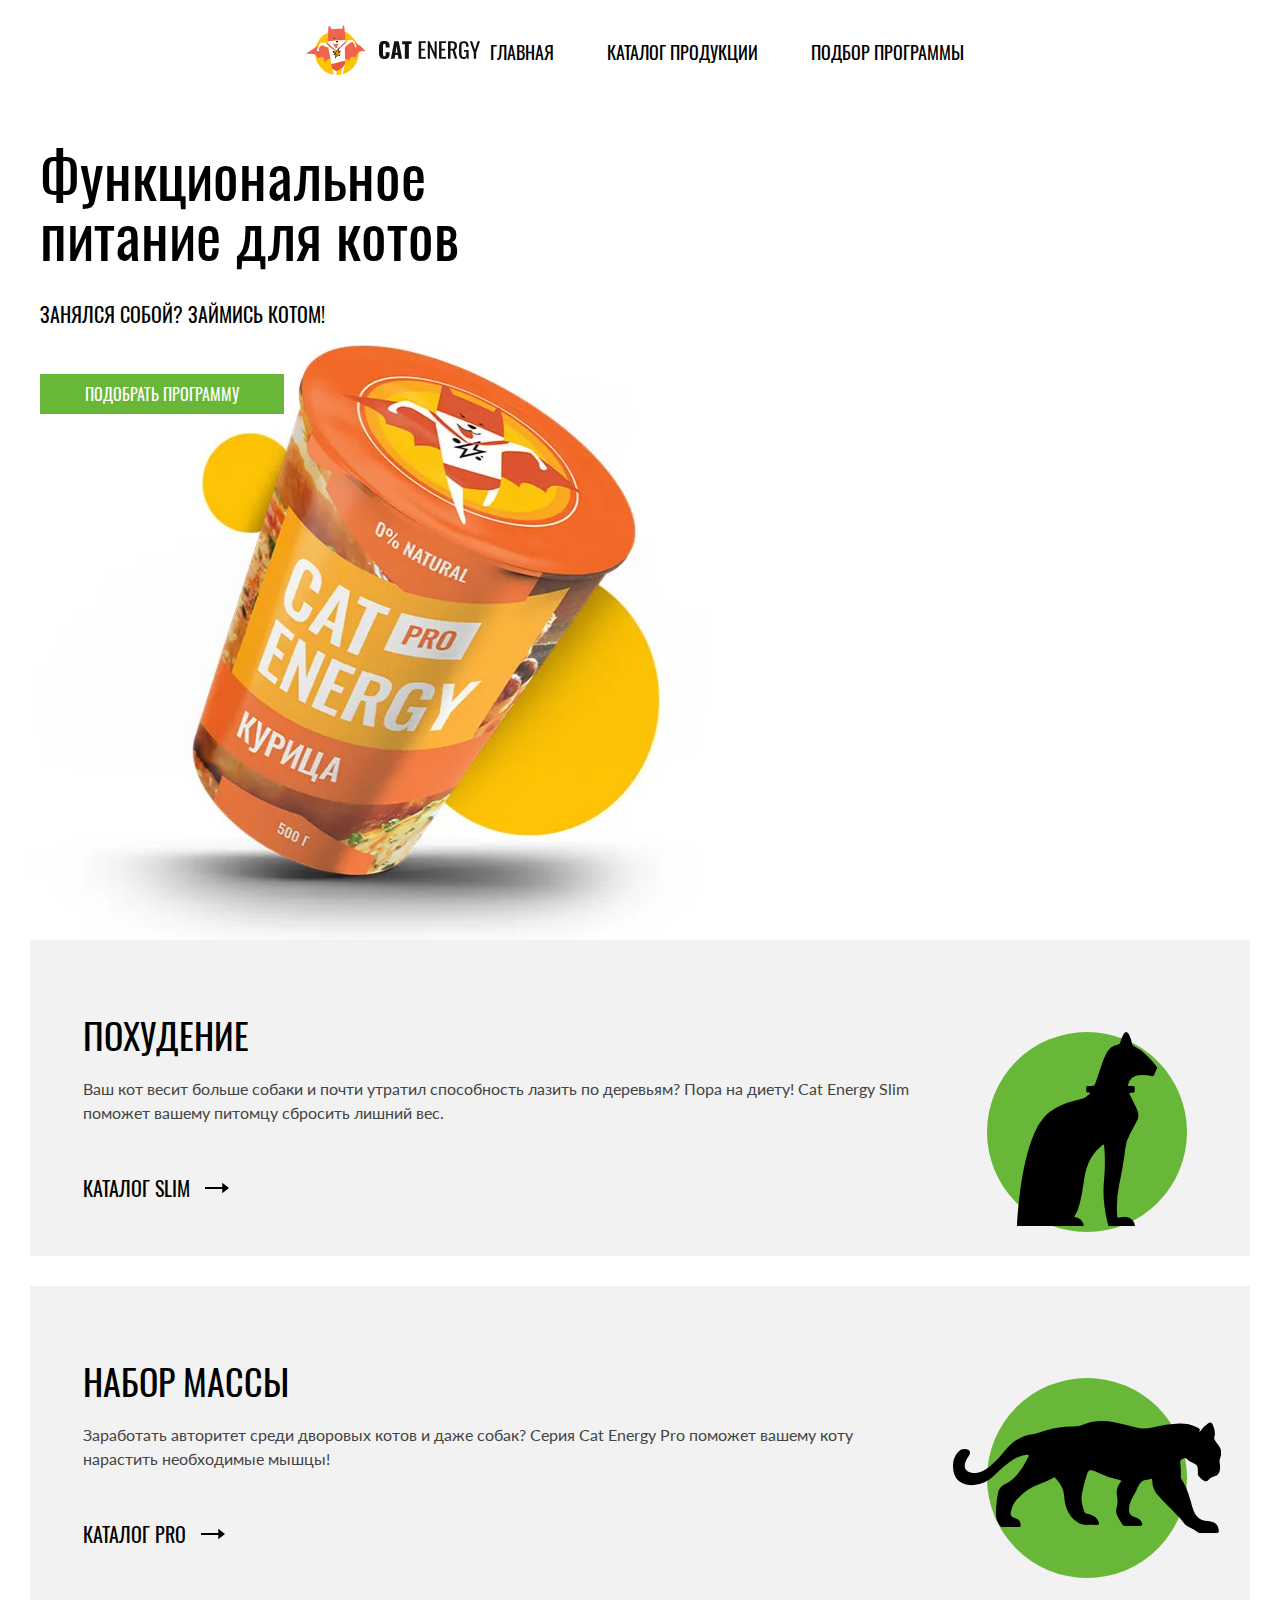
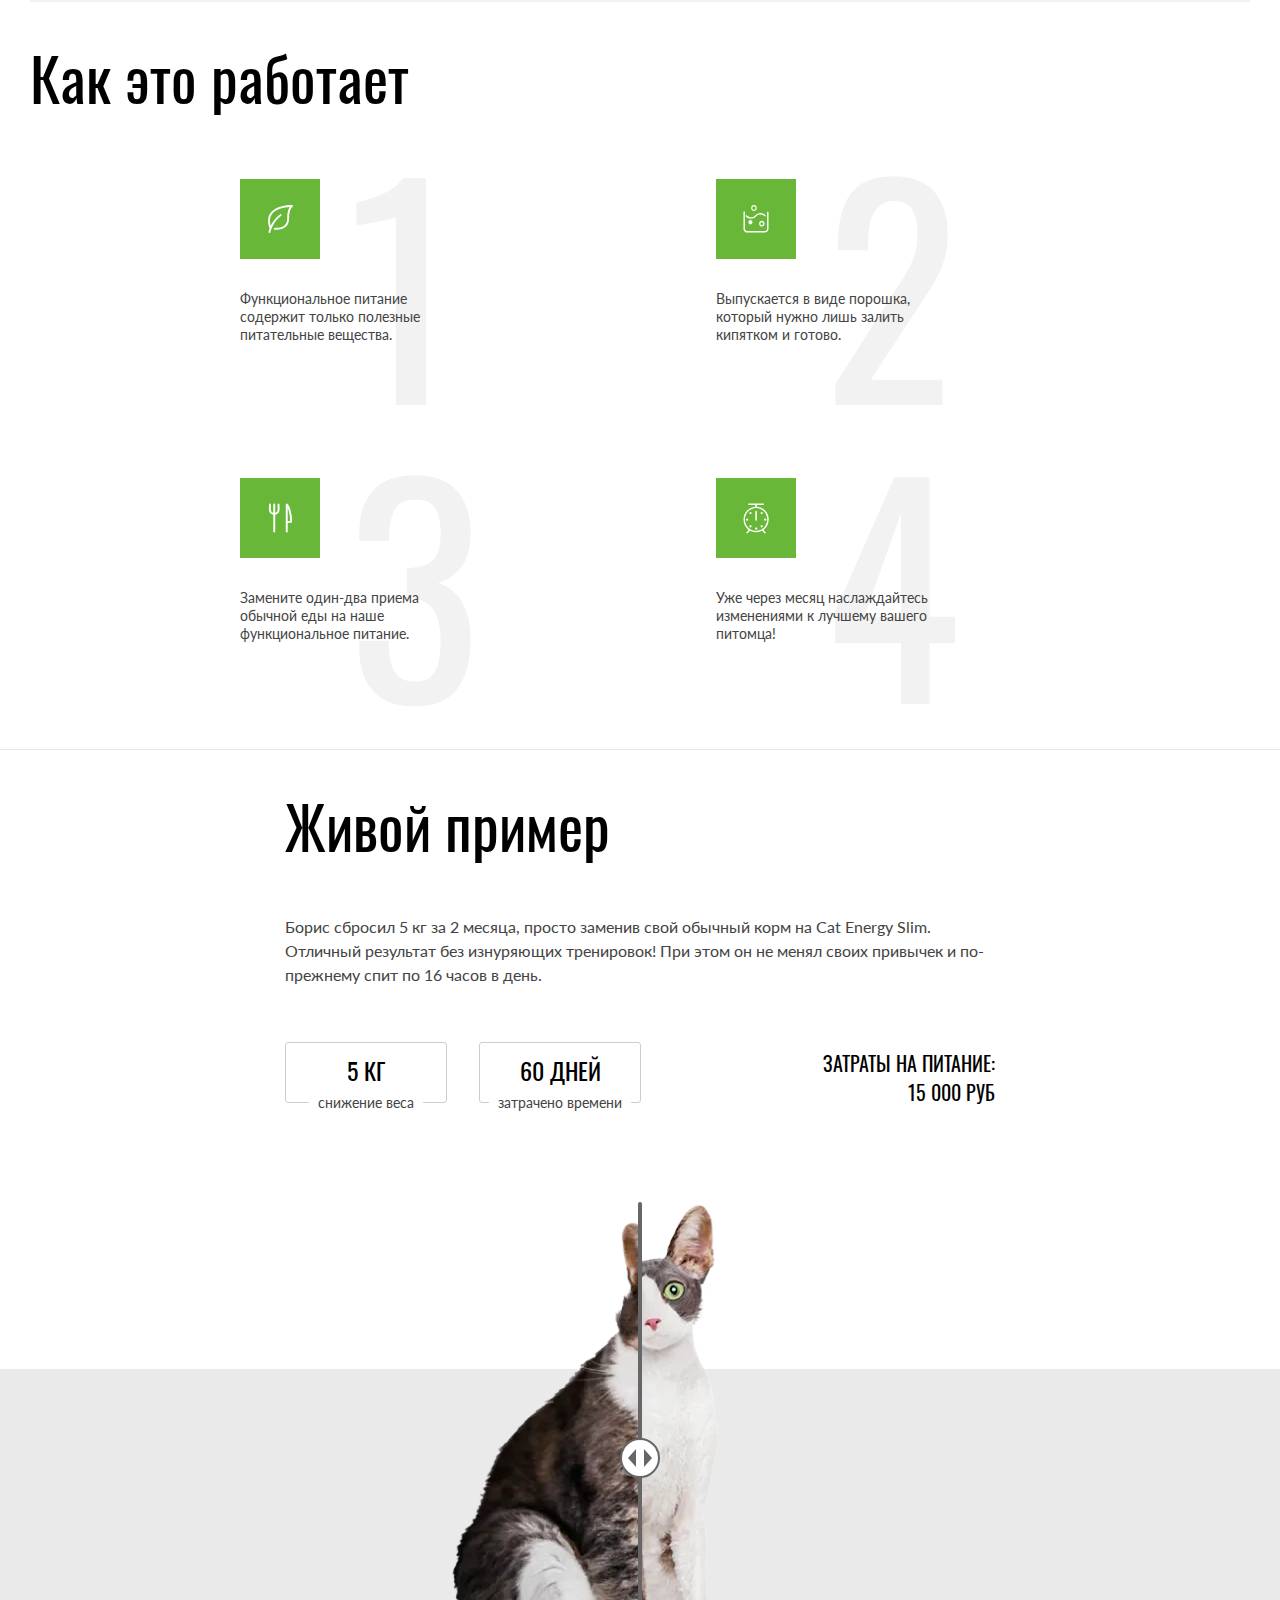
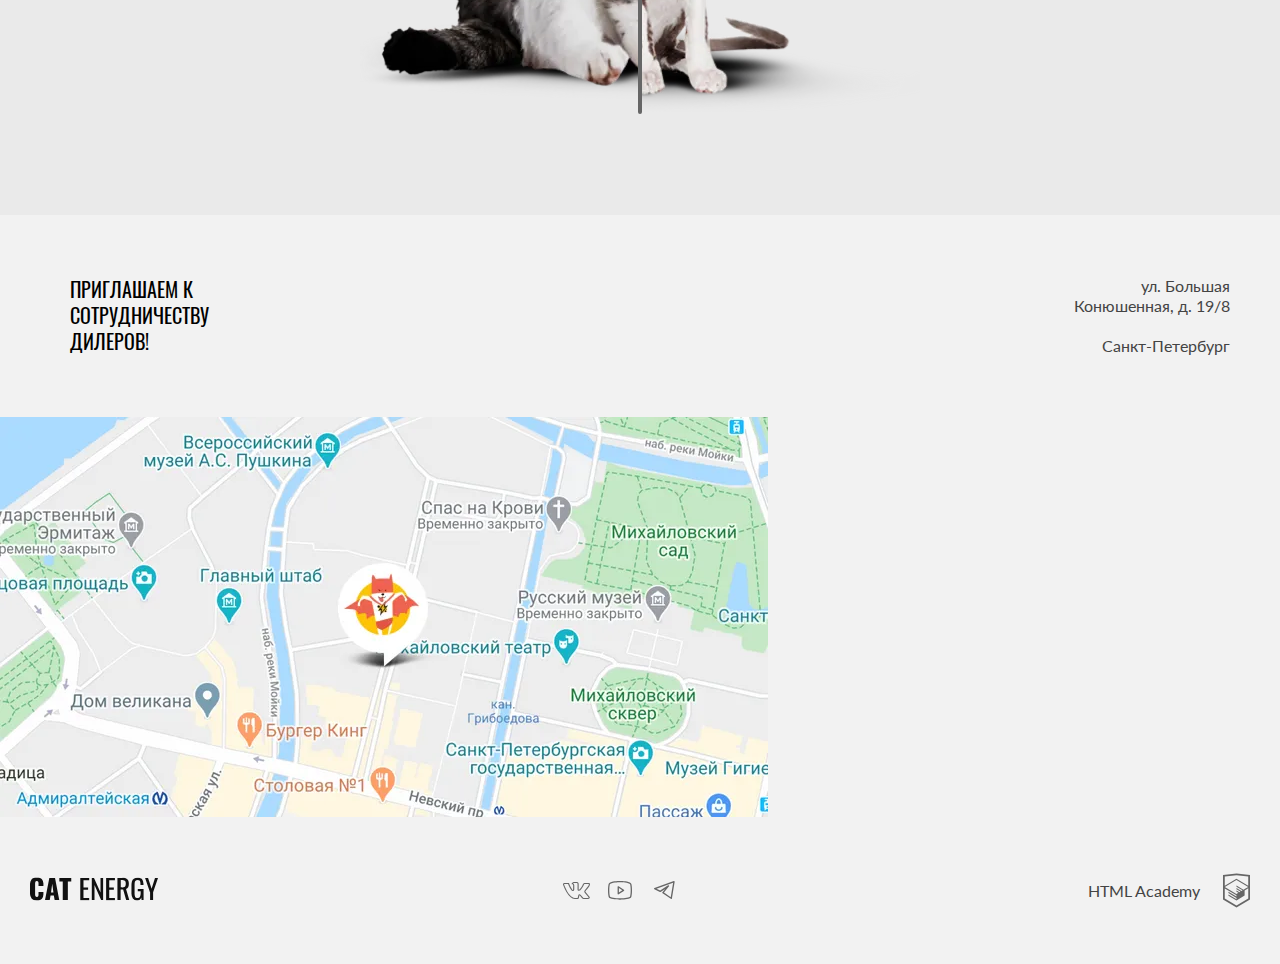
==== commit d5b44ee8: "Deploying to gh-pages from @ DrZhuker/2461377-cat-energy-31@8a30f85744edb0a4e8b7babf0a0afb7c28ef38e3" ====
--- a/index.html
+++ b/index.html
@@ -1,5 +1 @@
-<!DOCTYPE html><html lang="ru"><head><meta charset="UTF-8"><title>CAT ENERGY</title><meta name="viewport" content="width=device-width,initial-scale=1"><link rel="apple-touch-icon" sizes="180x180" href="favicons/apple-touch-icon.png"><link rel="icon" type="image/png" sizes="32x32" href="favicons/favicon-32x32.png"><link rel="icon" type="image/png" sizes="16x16" href="favicons/favicon-16x16.png"><link rel="manifest" href="site.webmanifest"><meta name="msapplication-TileColor" content="#da532c"><meta name="theme-color" content="#ffffff"><link rel="stylesheet" href="styles/styles.css"><meta name="viewport" content="width=device-width,initial-scale=1"></head><body><header class="main-header main-header--index"><a class="logo-img" href="index.html"><picture><source media="(min-width: 1300px)" type="image/svg+xml" width="70" height="59" srcset="images/logo-desktop-img.svg"><source media="(min-width: 768px)" type="image/svg+xml" width="60" height="50" srcset="images/logo-tablet-img.svg"><img src="images/logo-mobile-img.svg" width="33" height="38" alt="Логотип"></picture></a><a class="logo-name" href="index.html"><picture><source media="(min-width: 1300px)" type="image/svg+xml" width="118" height="21" srcset="images/logo-text.svg"><img src="images/logo-text.svg" width="101" height="18" alt="CAT ENERGY"></picture></a><button class="main-header__button button" type="button" onclick="navToggle()"><span class="main-header__open button-open" id="button-open"><span class="visually-hidden">Меню</span> <span class="button-open__line"></span> <span class="button-open__line"></span> <span class="button-open__line"></span> </span><span class="main-header__close button-close visually-hidden" id="button-close"><span class="button-close__line"></span> <span class="button-close__line"></span> <span class="visually-hidden">Закрыть</span></span></button><nav class="main-nav main-nav--index" id="main-nav"><ul class="main-nav__list"><li class="main-nav__item main-nav__item--current"><a class="main-nav__link button" href="index.html">Главная</a></li><li class="main-nav__item"><a class="main-nav__link button" href="catalog.html">Каталог продукции</a></li><li class="main-nav__item"><a class="main-nav__link button" href="order-form.html">Подбор программы</a></li></ul></nav></header><main class="main-container"><section class="hero"><div class="hero__wrapper"><h1 class="hero__title">Функциональное питание для котов</h1><p class="hero__text">Занялся собой? Займись котом!</p><picture><source media="(min-width: 1300px)" type="image/png" width="552" height="499" srcset="images/index-hero-can-desktop@1x.png, images/index-hero-can-desktop@2x.png 2x"><source media="(min-width: 768px)" type="image/png" width="709" height="609" srcset="images/index-hero-can-tablet@1x.png, images/index-hero-can-tablet@2x.png 2x"><img class="hero__image" src="images/index-hero-can-mobile@1x.png" srcset="images/index-hero-can-mobile@2x.png" width="280" height="270" alt="Банка корма с курицей"></picture><a class="hero__link button" href="#">Подобрать программу</a></div></section><section class="preview"><h2 class="visually-hidden">Предложение программ</h2><ul class="preview__card-list"><li class="preview__card-item"><article class="card-offer"><h2 class="card-offer__title">Похудение</h2><p class="card-offer__text">Ваш кот весит больше собаки и почти утратил способность лазить по деревьям? Пора на диету! Cat Energy Slim поможет вашему питомцу сбросить лишний вес.</p><a class="card-offer__link" href="#">Каталог slim <span class="card-offer__link-inner"><span class="card-offer__link-arrow"></span></span></a></article></li><li class="preview__card-item"><article class="card-offer card-offer--pro"><h2 class="card-offer__title">Набор массы</h2><p class="card-offer__text">Заработать авторитет среди дворовых котов и даже собак? Серия Cat Energy Pro поможет вашему коту нарастить необходимые мышцы!</p><a class="card-offer__link" href="#">Каталог pro <span class="card-offer__link-inner"><span class="card-offer__link-arrow"></span></span></a></article></li></ul></section><section class="faq"><h2 class="faq__title">Как это работает</h2><ol class="faq__desc-list"><li class="faq__desc-item">Функциональное питание<br>содержит только полезные питательные вещества.</li><li class="faq__desc-item">Выпускается в виде порошка, который нужно лишь залить кипятком и готово.</li><li class="faq__desc-item">Замените один-два приема<br>обычной еды на наше функциональное питание.</li><li class="faq__desc-item">Уже через месяц наслаждайтесь изменениями к лучшему вашего питомца!</li></ol></section><section class="example"><div class="example__box"><div class="example_container"><h2 class="example__title">Живой пример</h2><p class="example__text">Борис сбросил 5 кг за 2 месяца, просто заменив свой обычный корм на Cat Energy Slim. Отличный результат без изнуряющих тренировок! При этом он не менял своих привычек и по-прежнему спит по 16 часов в день.</p><div class="example__inner"><dl class="example__list"><div class="example__wrapper"><dt class="example__item">5 кг</dt><dd class="example__item-description">Снижение веса</dd></div><div class="example__wrapper"><dt class="example__item">60 дней</dt><dd class="example__item-description">Затрачено времени</dd></div></dl><p class="example__text-secondary">Затраты на питание: <span class="example__text-secondary-span">15 000 руб</span></p></div></div><div class="example__slider slider"><span class="visually-hidden">Слайдер с котиком</span><div class="slider__img slider__img--before"><picture><source media="(min-width: 768px)" type="image/png" width="560" height="512" srcset="images/index-slider-big-cat-tablet@1x.png, images/index-slider-big-cat-tablet@2x.png 2x"><img class="slider__image" src="images/index-slider-big-cat-mobile@1x.png" srcset="images/index-slider-big-cat-mobile@2x.png" width="280" height="256" alt="Жирный кот"></picture></div><div class="slider__img slider__img--after"><picture><source media="(min-width: 768px)" type="image/png" width="560" height="512" srcset="images/index-slider-skinny-cat-tablet@1x.png, images/index-slider-skinny-cat-tablet@2x.png 2x"><img class="slider__image" src="images/index-slider-skinny-cat-mobile@1x.png" srcset="images/index-slider-skinny-cat-mobile@2x.png" width="280" height="256" alt="Худой кот"></picture></div><button class="slider__button button" type="button"><span class="visually-hidden">Кнопка слайдера</span></button></div></div></section><section class="contact"><div class="contact__wrapper"><h3 class="contact__title">Приглашаем к сотрудничеству дилеров!</h3><address class="contact__address"><p>ул. Большая Конюшенная, д. 19/8</p><p>Санкт-Петербург</p></address></div><div class="contact__iframe"><iframe src="https://www.google.com/maps/embed?pb=!1m18!1m12!1m3!1d5652.872183549858!2d30.31937519473138!3d59.93890995106867!2m3!1f0!2f0!3f0!3m2!1i1024!2i768!4f13.1!3m3!1m2!1s0x4696310fca145cc1%3A0x42b32648d8238007!2z0JHQvtC70YzRiNCw0Y8g0JrQvtC90Y7RiNC10L3QvdCw0Y8g0YPQuy4sIDE5LzgsINCh0LDQvdC60YIt0J_QtdGC0LXRgNCx0YPRgNCzLCAxOTExODY!5e0!3m2!1sru!2sru!4v1713989433416!5m2!1sru!2sru" style="border:0;" allowfullscreen="" loading="lazy" referrerpolicy="no-referrer-when-downgrade"></iframe></div></section></main><footer class="main-footer"><div class="main-footer__wrapper"><a class="main-footer__link" href="index.html"><picture><source media="(min-width: 768px)" type="image/svg+xml" width="128" height="24" srcset="images/logo-text.svg"><img src="images/logo-text.svg" width="101" height="18" alt="CAT ENERGY"></picture></a><ul class="main-footer__list social-list"><li class="social-list__item"><a class="social-link social-link--vk" href="#"><span class="visually-hidden">Вконтакте</span></a></li><li class="social-list__item"><a class="social-link social-link--youtube" href="#"><span class="visually-hidden">YouTube</span></a></li><li class="social-list__item"><a class="social-link social-link--telegram" href="#"><span class="visually-hidden">Телеграмм</span></a></li></ul><div class="main-footer__htmlacademy htmlacademy"><a class="htmlacademy__link" href="#">HTML Academy</a> <a class="htmlacademy__logo" href="#"><span class="visually-hidden">HTML Academy</span></a></div></div></footer><script>function navToggle() {
-      document.getElementById("main-nav").classList.toggle("main-nav--show");
-      document.getElementById("button-open").classList.toggle("visually-hidden");
-      document.getElementById("button-close").classList.toggle("visually-hidden");
-    }</script></body></html>+<!DOCTYPE html><html lang="ru"><head><meta charset="UTF-8"><title>CAT ENERGY</title><meta name="viewport" content="width=device-width,initial-scale=1"><link rel="apple-touch-icon" sizes="180x180" href="favicons/apple-touch-icon.png"><link rel="icon" type="image/png" sizes="32x32" href="favicons/favicon-32x32.png"><link rel="icon" type="image/png" sizes="16x16" href="favicons/favicon-16x16.png"><link rel="manifest" href="site.webmanifest"><link rel="preload" href="fonts/lato/Lato-Regular.woff2" as="font"><link rel="preload" href="fonts/oswald/oswaldregular.woff2" as="font"><meta name="msapplication-TileColor" content="#da532c"><meta name="theme-color" content="#ffffff"><link rel="stylesheet" href="styles/styles.css"><meta name="viewport" content="width=device-width,initial-scale=1"></head><body><header class="main-header main-header--index"><a class="logo-img" href="index.html"><picture><source media="(min-width: 1300px)" type="image/svg+xml" width="70" height="59" srcset="images/logo-desktop-img.svg"><source media="(min-width: 768px)" type="image/svg+xml" width="60" height="50" srcset="images/logo-tablet-img.svg"><img src="images/logo-mobile-img.svg" width="33" height="38" alt="Логотип"></picture></a><a class="logo-name" href="index.html"><picture><source media="(min-width: 1300px)" type="image/svg+xml" width="118" height="21" srcset="images/logo-text.svg"><img src="images/logo-text.svg" width="101" height="18" alt="CAT ENERGY"></picture></a><button class="main-header__button button" type="button" onclick="navToggle()"><span class="main-header__open button-open" id="button-open"><span class="visually-hidden">Меню</span> <span class="button-open__line"></span> <span class="button-open__line"></span> <span class="button-open__line"></span> </span><span class="main-header__close button-close main-header__button--invisible" id="button-close"><span class="button-close__line"></span> <span class="button-close__line"></span> <span class="visually-hidden">Закрыть</span></span></button><nav class="main-nav main-nav--index" id="main-nav"><ul class="main-nav__list"><li class="main-nav__item main-nav__item--current"><a class="main-nav__link button" href="index.html">Главная</a></li><li class="main-nav__item"><a class="main-nav__link button" href="catalog.html">Каталог продукции</a></li><li class="main-nav__item"><a class="main-nav__link button" href="order-form.html">Подбор программы</a></li></ul></nav></header><main class="main-container"><section class="hero"><div class="hero__wrapper"><h1 class="hero__title">Функциональное питание для котов</h1><p class="hero__text">Занялся собой? Займись котом!</p><picture><source media="(min-width: 1300px)" type="image/webp" width="552" height="499" srcset="images/index-hero-can-desktop@1x.webp, images/index-hero-can-desktop@2x.webp 2x"><source media="(min-width: 768px)" type="image/webp" width="709" height="609" srcset="images/index-hero-can-tablet@1x.webp, images/index-hero-can-tablet@2x.webp 2x"><source type="image/webp" width="280" height="270" srcset="images/index-hero-can-mobile@1x.webp, images/index-hero-can-mobile@2x.webp 2x"><source media="(min-width: 1300px)" type="image/png" width="552" height="499" srcset="images/index-hero-can-desktop@1x.png, images/index-hero-can-desktop@2x.png 2x"><source media="(min-width: 768px)" type="image/png" width="709" height="609" srcset="images/index-hero-can-tablet@1x.png, images/index-hero-can-tablet@2x.png 2x"><img class="hero__image" src="images/index-hero-can-mobile@1x.png" srcset="images/index-hero-can-mobile@2x.png" width="280" height="270" alt="Банка корма с курицей"></picture><a class="hero__link button" href="order-form.html">Подобрать программу</a></div></section><section class="preview"><h2 class="visually-hidden">Предложение программ</h2><ul class="preview__card-list"><li class="preview__card-item"><article class="card-offer"><h2 class="card-offer__title">Похудение</h2><p class="card-offer__text">Ваш кот весит больше собаки и почти утратил способность лазить по деревьям? Пора на диету! Cat Energy Slim поможет вашему питомцу сбросить лишний вес.</p><a class="card-offer__link" href="catalog-slim.html">Каталог slim <span class="card-offer__link-inner"><span class="card-offer__link-arrow"></span></span></a></article></li><li class="preview__card-item"><article class="card-offer card-offer--pro"><h2 class="card-offer__title">Набор массы</h2><p class="card-offer__text">Заработать авторитет среди дворовых котов и даже собак? Серия Cat Energy Pro поможет вашему коту нарастить необходимые мышцы!</p><a class="card-offer__link" href="catalog-pro.html">Каталог pro <span class="card-offer__link-inner"><span class="card-offer__link-arrow"></span></span></a></article></li></ul></section><section class="faq"><h2 class="faq__title">Как это работает</h2><ol class="faq__desc-list"><li class="faq__desc-item">Функциональное питание<br>содержит только полезные питательные вещества.</li><li class="faq__desc-item">Выпускается в виде порошка, который нужно лишь залить кипятком и готово.</li><li class="faq__desc-item">Замените один-два приема<br>обычной еды на наше функциональное питание.</li><li class="faq__desc-item">Уже через месяц наслаждайтесь изменениями к лучшему вашего питомца!</li></ol></section><section class="example"><div class="example__box"><div class="example_container"><h2 class="example__title">Живой пример</h2><p class="example__text">Борис сбросил 5 кг за 2 месяца, просто заменив свой обычный корм на Cat Energy Slim. Отличный результат без изнуряющих тренировок! При этом он не менял своих привычек и по-прежнему спит по 16 часов в день.</p><div class="example__inner"><dl class="example__list"><div class="example__wrapper"><dt class="example__item">5 кг</dt><dd class="example__item-description">Снижение веса</dd></div><div class="example__wrapper"><dt class="example__item">60 дней</dt><dd class="example__item-description">Затрачено времени</dd></div></dl><p class="example__text-secondary">Затраты на питание: <span class="example__text-secondary-span">15 000 руб</span></p></div></div><div class="example__slider slider"><span class="visually-hidden">Слайдер с котиком</span><div class="slider__img slider__img--before"><picture><source media="(min-width: 768px)" type="image/webp" width="560" height="512" srcset="images/index-slider-big-cat-tablet@1x.webp 1x,images/index-slider-big-cat-tablet@2x.webp 2x"><source type="image/webp" width="280" height="256" srcset="images/index-slider-big-cat-mobile@1x.webp, images/index-slider-big-cat-mobile@2x.webp 2x"><source media="(min-width: 768px)" type="image/png" width="560" height="512" srcset="images/index-slider-big-cat-tablet@1x.png, images/index-slider-big-cat-tablet@2x.png 2x"><img class="slider__image" src="images/index-slider-big-cat-mobile@1x.png" srcset="images/index-slider-big-cat-mobile@2x.png" width="280" height="256" alt="Жирный кот"></picture></div><div class="slider__img slider__img--after"><picture><source media="(min-width: 768px)" type="image/webp" width="560" height="512" srcset="images/index-slider-skinny-cat-tablet@1x.webp 1x,images/index-slider-skinny-cat-tablet@2x.webp 2x"><source type="image/webp" width="280" height="256" srcset="images/images/index-slider-skinny-cat-mobile@1x.webp, images/index-slider-skinny-cat-mobile@2x.webp 2x"><source media="(min-width: 768px)" type="image/png" width="560" height="512" srcset="images/index-slider-skinny-cat-tablet@1x.png, images/index-slider-skinny-cat-tablet@2x.png 2x"><img class="slider__image" src="images/index-slider-skinny-cat-mobile@1x.png" srcset="images/index-slider-skinny-cat-mobile@2x.png" width="280" height="256" alt="Худой кот"></picture></div><button class="slider__button button" type="button"><span class="visually-hidden">Кнопка слайдера</span></button></div></div></section><section class="contact"><div class="contact__wrapper"><h3 class="contact__title">Приглашаем к сотрудничеству дилеров!</h3><address class="contact__address"><p>ул. Большая Конюшенная, д. 19/8</p><p>Санкт-Петербург</p></address></div><div class="contact__iframe"><iframe src="https://www.google.com/maps/embed?pb=!1m18!1m12!1m3!1d5652.872183549858!2d30.31937519473138!3d59.93890995106867!2m3!1f0!2f0!3f0!3m2!1i1024!2i768!4f13.1!3m3!1m2!1s0x4696310fca145cc1%3A0x42b32648d8238007!2z0JHQvtC70YzRiNCw0Y8g0JrQvtC90Y7RiNC10L3QvdCw0Y8g0YPQuy4sIDE5LzgsINCh0LDQvdC60YIt0J_QtdGC0LXRgNCx0YPRgNCzLCAxOTExODY!5e0!3m2!1sru!2sru!4v1713989433416!5m2!1sru!2sru" style="border:0;" allowfullscreen="" loading="lazy" referrerpolicy="no-referrer-when-downgrade"></iframe></div></section></main><footer class="main-footer"><div class="main-footer__wrapper"><a class="main-footer__link" href="index.html"><picture><source media="(min-width: 768px)" type="image/svg+xml" width="128" height="24" srcset="images/logo-text.svg"><img src="images/logo-text.svg" width="101" height="18" alt="CAT ENERGY"></picture></a><ul class="main-footer__list social-list"><li class="social-list__item"><a class="social-link social-link--vk" href="#"><span class="visually-hidden">Вконтакте</span></a></li><li class="social-list__item"><a class="social-link social-link--youtube" href="#"><span class="visually-hidden">YouTube</span></a></li><li class="social-list__item"><a class="social-link social-link--telegram" href="#"><span class="visually-hidden">Телеграмм</span></a></li></ul><div class="main-footer__htmlacademy htmlacademy"><a class="htmlacademy__link" href="https://htmlacademy.ru/intensive/adaptive">HTML Academy</a> <a class="htmlacademy__logo" href="https://htmlacademy.ru/intensive/adaptive"><span class="visually-hidden">HTML Academy</span></a></div></div></footer><script src="scripts/index.js"></script></body></html>--- a/styles/styles.css
+++ b/styles/styles.css
@@ -1 +1 @@
-@font-face{font-family:Lato;font-weight:400;font-style:normal;font-display:swap;src:url(../fonts/lato/Lato-Regular.woff2)format("woff2")}@font-face{font-family:Oswald;font-weight:400;font-style:normal;font-display:swap;src:url(../fonts/oswald/oswaldregular.woff2)format("woff2")}*,:before,:after{box-sizing:border-box}body{color:#444;min-width:320px;margin:0;font-family:Lato,sans-serif;font-size:14px;line-height:18px}.visually-hidden{white-space:nowrap;-webkit-clip-path:inset(100%);clip-path:inset(100%);clip:rect(0 0 0 0);border:0;width:1px;height:1px;margin:-1px;padding:0;position:absolute;overflow:hidden}.button{color:#fff;text-transform:uppercase;background-color:#68b738;border:none;justify-content:center;align-items:center;font-family:Oswald,sans-serif;font-size:16px;line-height:20px;display:flex}.button:hover,.button:focus-visible{background-color:#5eaa2f}.button:active{color:#8ec36d;background-color:#5eaa2f}.button-open{flex-wrap:wrap;justify-content:center;width:24px;height:20px;display:flex;position:relative}.button-open__line{background-color:#000;width:24px;height:2px;margin-bottom:6px}.button-open__line:nth-child(4){margin-bottom:0}.button-close{flex-wrap:wrap;justify-content:center;width:18px;height:18px;display:flex;position:relative}.button-close__line{background-color:#000;width:24px;height:2px;position:absolute;top:8px;transform:rotate(45deg)}.button-close__line:nth-child(2){transform:rotate(-45deg)}.container{min-width:300px;max-width:400px}.main-header{text-transform:uppercase;z-index:10;justify-content:space-between;align-items:center;margin:0 auto;padding:13px 10px 13px 20px;display:flex}@media (width>=768px){.main-header{padding:25px 30px 0}}@media (width>=1300px){.main-header{width:100%;max-width:1300px;padding:55px 40px 0}.main-header--index{position:absolute;left:50%;transform:translate(-50%)}}.main-header a{text-decoration:none}.main-header__button{background-color:#0000;min-width:44px;min-height:44px;display:grid}@media (width>=768px){.main-header__button{display:none}}.main-header__open,.main-header__close{grid-area:1/1/-1/-1}.main-header__button:hover,.main-header__button:focus{opacity:.6;background-color:#0000}.main-header__button:active{opacity:.3;background-color:#0000}.logo-img{display:block}.logo-img:hover,.logo-img:focus{opacity:.6}.logo-img:active{opacity:.3}.logo-name{display:block}@media (width>=768px){.logo-name{margin-left:13px}}.logo-name:hover,.logo-name:focus{opacity:.6}.logo-name:active{opacity:.3}.main-nav{display:none}@media (width>=768px){.main-nav{margin-left:auto;display:flex}}.main-nav--show{display:block;position:absolute;top:65px;left:0;right:0}.main-nav__list{margin:0;padding:0;list-style-type:none}@media (width>=768px){.main-nav__list{gap:33px;display:flex}}.main-nav__item{border-top:1px solid #e6e6e6}.main-nav__item:last-child{border-bottom:1px solid #e6e6e6}@media (width>=768px){.main-nav__item{border:none}.main-nav__item:last-child{border-bottom:none}}.main-nav__link{color:#000;text-align:center;background-color:#fff;min-width:320px;padding-top:22px;padding-bottom:22px;font-family:Oswald,sans-serif;font-size:20px;font-weight:400;line-height:20px;text-decoration:none;display:block}@media (width>=768px){.main-nav__link{min-width:65px;padding-top:14px;padding-bottom:14px;font-size:18px;line-height:24px}}@media (width>=1300px){.main-nav__link{font-size:20px;line-height:30px}}.main-nav__link:hover,.main-nav__link:focus{color:#666;background-color:#fff}@media (width>=1300px){.main-nav__link:hover,.main-nav__link:focus{opacity:.6;font-size:20px;line-height:30px}}.main-nav__link:active{color:#b3b3b3;background-color:#fff}@media (width>=1300px){.main-nav__link:active{opacity:.3;font-size:20px;line-height:30px}}.main-nav__item--current{position:relative}.main-nav__item--current:before{content:"";height:2px;position:absolute;bottom:0;left:0;right:0}@media (width>=768px){.main-nav__item--current:before{background-color:#68b738}}@media (width>=1300px){.main-nav--index .main-nav__link{background-color:inherit;color:#fff}.main-nav--index .main-nav__link:hover,.main-nav--index .main-nav__link:focus{opacity:.6}.main-nav--index .main-nav__link:active{opacity:.3}}@media (width>=768px){.main-nav--index .main-nav__item--current:before{background-color:#fff}}.hero{color:#fff;text-align:center;background-image:-webkit-image-set(url(../images/index-hero-background-mobile@2x.png) 1x,url(../images/index-hero-background-mobile@1x.png) 2x),-webkit-linear-gradient(#62a63a 302px,#0000 302px);background-image:image-set("../images/index-hero-background-mobile@2x.png" 1x,"../images/index-hero-background-mobile@1x.png" 2x),linear-gradient(#62a63a 302px,#0000 302px);background-position:top;background-repeat:no-repeat;background-size:320px 302px,100%;margin:0 auto 20px;padding-top:27px;padding-left:20px;padding-right:20px;font-family:Oswald,sans-serif;display:flex}@media (width>=768px){.hero{color:#000;background-image:none;margin-bottom:526px;padding-top:65px;padding-left:40px;padding-right:40px;position:relative}}@media (width>=1300px){.hero{background-image:-webkit-image-set(url(../images/index-hero-background-desktop@2x.png) 1x,url(../images/index-hero-background-desktop@1x.png) 2x),-webkit-linear-gradient(90deg,#fff 50%,#62a63a 50%);background-image:image-set("../images/index-hero-background-desktop@2x.png" 1x,"../images/index-hero-background-desktop@1x.png" 2x),linear-gradient(90deg,#fff 50%,#62a63a 50%);background-position:calc(50% + 520px) bottom,50%;background-repeat:no-repeat;background-size:1041px 694px,100%;min-height:694px;margin-bottom:82px;padding-top:143px}}.hero__wrapper{flex-direction:column;display:flex}@media (width<768px){.hero__wrapper{margin:0 auto}}@media (width>=1300px){.hero__wrapper{width:1300px;margin:0 auto;padding-top:81px;padding-left:120px;padding-right:120px;position:relative}}.hero__title{margin:0 0 25px;font-size:36px;font-weight:400;line-height:36px}@media (width>=768px){.hero__title{text-align:left;max-width:480px;margin-bottom:40px;font-family:Oswald,sans-serif;font-size:60px;font-weight:400;line-height:60px}}.hero__text{text-transform:uppercase;margin:0 0 29px}@media (width>=768px){.hero__text{text-align:left;margin-bottom:50px;font-family:Oswald,sans-serif;font-size:20px;font-weight:400;line-height:20px}}@media (width>=1300px){.hero__text{margin-bottom:52px}}.hero__image{margin:0 auto 3px;display:block}@media (width>=768px){.hero__image{z-index:-1;margin:0;padding-left:30px;position:absolute;top:266px;left:0}}@media (width>=1300px){.hero__image{z-index:0;margin:0;padding:0;position:absolute;top:0;left:487px}}.hero__link{padding:10px 20px;text-decoration:none}@media (width>=768px){.hero__link{max-width:244px}}@media (width>=1300px){.hero__link{padding-left:40px;padding-right:40px}}.preview{flex-wrap:wrap;margin-bottom:20px;padding-left:20px;padding-right:20px;display:flex}@media (width>=768px){.preview{margin-bottom:45px;padding-left:30px;padding-right:30px}}@media (width>=1300px){.preview{width:100%;max-width:1300px;margin:0 auto 71px;padding-left:40px;padding-right:40px}}.preview__card-list{flex-wrap:wrap;gap:20px;margin:0;padding:0;list-style-type:none;display:flex}@media (width>=768px){.preview__card-list{gap:30px}}@media (width>=1300px){.preview__card-list{gap:80px}}.card-offer{background-color:#f2f2f2;padding:20px;position:relative}@media (width>=768px){.card-offer{padding:77px 53px 53px}}@media (width>=1300px){.card-offer{max-width:570px;padding:77px 52px 59px}}.card-offer:before{content:"";background-color:#68b738;border-radius:50%;width:50px;height:50px;position:absolute;top:21px;left:20px}@media (width>=768px){.card-offer:before{width:200px;height:200px;top:92px;left:auto;right:63px}}@media (width>=1300px){.card-offer:before{width:100px;height:100px;top:47px;left:52px}}.card-offer:after{content:"";background-image:url(../icons/stack.svg#cat-slim);background-position:50%;background-repeat:no-repeat;background-size:36px 50px;width:50px;height:50px;position:absolute;top:21px;left:20px}@media (width>=768px){.card-offer:after{background-size:140px 194px;width:140px;height:194px;top:92px;left:auto;right:93px}}@media (width>=1300px){.card-offer:after{background-size:70px 97px;width:70px;height:97px;top:41px;left:67px}}.card-offer--pro:after{content:"";background-image:url(../icons/stack.svg#cat-pro);background-position:50%;background-repeat:no-repeat;background-size:67px 28px;min-width:67px;min-height:50px;position:absolute;top:21px;left:10px}@media (width>=768px){.card-offer--pro:after{background-size:268px 112px;width:268px;height:112px;top:135px;left:auto;right:29px}}@media (width>=1300px){.card-offer--pro:after{background-size:134px 56px;width:134px;height:56px;top:67px;left:33px}}.card-offer__title{color:#000;text-transform:uppercase;margin:0 0 12px;padding-top:10px;padding-left:70px;font-family:Oswald,sans-serif;font-size:24px;font-weight:400;line-height:37px}@media (width>=768px){.card-offer__title{margin-bottom:24px;padding:0 230px 0 0;font-family:Oswald,sans-serif;font-size:36px;font-weight:400;line-height:36px}}@media (width>=1300px){.card-offer__title{margin-bottom:73px;padding-left:162px;padding-right:0}}.card-offer__text{border-bottom:1px solid #d9d9d9;margin:0 0 15px;padding-bottom:23px}@media (width>=768px){.card-offer__text{text-align:left;border:none;margin-bottom:48px;padding:0 270px 0 0;font-family:Lato,sans-serif;font-size:16px;font-weight:400;line-height:24px}}@media (width>=1300px){.card-offer__text{margin-bottom:23px;padding-right:0}}.card-offer__link{text-transform:uppercase;color:#000;align-items:center;max-width:140px;font-family:Oswald,sans-serif;font-size:16px;font-weight:400;line-height:16px;text-decoration:none;display:flex}@media (width>=768px){.card-offer__link{max-width:200px;font-size:20px;line-height:30px}}.card-offer__link-inner{width:32px;height:12px;margin-left:15px;position:relative;overflow:hidden}.card-offer__link-arrow{background-image:url(../icons/stack.svg#arrow);width:32px;height:12px;transition:transform .3s;position:absolute;right:8px}.card-offer__link:hover .card-offer__link-arrow{transform:translate(8px)}.card-offer__link:active{opacity:.3}.faq{margin-bottom:49px;padding-left:20px;padding-right:20px}@media (width>=768px){.faq{padding-left:30px;padding-right:30px}}@media (width>=1300px){.faq{width:100%;max-width:1300px;margin:0 auto 69px;padding-left:40px;padding-right:40px}}.faq__title{color:#000;margin:0 0 40px;font-family:Oswald,sans-serif;font-size:36px;font-weight:400;line-height:40px}@media (width>=768px){.faq__title{margin-bottom:32px;font-size:60px;line-height:60px}}@media (width>=1300px){.faq__title{margin-bottom:72px}}.faq__desc-list{counter-reset:faq;flex-wrap:wrap;gap:20px;margin:0;padding:0;list-style-type:none;display:flex}@media (width>=768px){.faq__desc-list{justify-content:space-between;row-gap:37px;max-width:800px;margin:0 auto;padding-right:79px}}@media (width>=1300px){.faq__desc-list{width:100%;max-width:1300px;padding-right:0}}.faq__desc-item{min-height:60px;padding-left:80px;position:relative}@media (width>=768px){.faq__desc-item{max-width:245px;padding-top:151px;padding-bottom:57px;padding-left:0}}.faq__desc-item:before{content:"";background-color:#68b738;background-image:url(../icons/stack.svg#leaf);background-position:50%;background-repeat:no-repeat;background-size:25px 28px;width:60px;height:60px;position:absolute;left:0}@media (width>=768px){.faq__desc-item:before{width:80px;height:80px;top:40px}.faq__desc-item:after{z-index:-1;counter-increment:faq;content:counter(faq)"";color:#f2f2f2;font-family:Oswald,sans-serif;font-size:280px;font-weight:400;line-height:280px;position:absolute;top:0;left:108px}}.faq__desc-item:nth-child(2):before{background-image:url(../icons/stack.svg#wash);background-size:26px 28px}.faq__desc-item:nth-child(3):before{background-image:url(../icons/stack.svg#eat);background-size:25px 30px}.faq__desc-item:nth-child(4):before{background-image:url(../icons/stack.svg#timer);background-size:26px 31px}.example{background-color:#eaeaea}@media (width>=768px){.example{background-image:linear-gradient(#fff 619px,#eaeaea 619px);border-top:1px solid #e6e6e6}}@media (width>=1300px){.example{background-image:linear-gradient(#fff 136px,#f2f2f2 136px);border-top:none;width:100%}}.example__box{max-width:400px;margin:0 auto;padding:20px}@media (width>=768px){.example__box{max-width:770px;padding:45px 30px 101px}}@media (width>=1300px){.example__box{background-image:linear-gradient(#fff 136px,#f2f2f2 136px);justify-content:space-between;width:100%;max-width:1300px;padding:0 0 75px;display:flex}.example_container{max-width:450px}}.example__title{color:#000;margin:0 0 40px;font-family:Oswald,sans-serif;font-size:36px;font-weight:400;line-height:40px}@media (width>=768px){.example__title{margin-bottom:60px;font-size:60px;line-height:60px}}@media (width>=1300px){.example__title{margin-bottom:146px}}.example__text{margin:0 0 20px}@media (width>=768px){.example__text{margin-bottom:55px;font-size:16px;line-height:24px}}@media (width>=1300px){.example__text{margin-bottom:69px}}.example__inner{flex-wrap:wrap;justify-content:center;display:flex}@media (width>=768px){.example__inner{justify-content:space-between;margin-bottom:99px}}@media (width>=1300px){.example__inner{margin-bottom:0}}.example__list{flex-wrap:wrap;justify-content:space-around;gap:32px;max-width:400px;margin:0 auto 34px;display:flex}@media (width>=768px){.example__list{margin:0}}@media (width>=1300px){.example__list{margin-bottom:60px}}.example__wrapper{flex-wrap:wrap;display:flex;position:relative}.example__item{text-align:center;text-transform:uppercase;color:#000;border:1px solid #cdcdcd;border-radius:3px;min-width:124px;padding:14px 20px 17px;font-family:Oswald,sans-serif;font-size:24px;font-weight:400;line-height:24px;position:relative}@media (width>=768px){.example__item{min-width:162px;padding:15px 20px 20px}}.example__item-description{text-align:center;text-transform:lowercase;background-color:#eaeaea;width:-moz-fit-content;width:fit-content;margin:0;padding-left:15px;padding-right:15px;font-family:Lato,sans-serif;font-size:12px;font-weight:400;line-height:12px;position:absolute;bottom:0;left:50%;transform:translate(-50%)translateY(50%)}@media (width>=768px){.example__item-description{background-color:#fff;width:max-content;padding-left:9px;padding-right:9px;font-size:14px;line-height:14px}}@media (width>=1300px){.example__item-description{background-color:#f2f2f2}}.example__text-secondary{text-align:center;text-transform:uppercase;color:#000;margin:0 0 20px;font-family:Oswald,sans-serif;font-size:14px;font-weight:400;line-height:20px}@media (width>=768px){.example__text-secondary{text-align:right;max-width:180px;margin-top:11px;margin-bottom:0;font-size:20px;line-height:20px}}@media (width>=1300px){.example__text-secondary{gap:63px;min-width:330px;margin-top:0;display:flex}}@media (width>=768px){.example__text-secondary-span{margin-top:9px;display:block}}@media (width>=1300px){.example__text-secondary-span{margin:0}}.example__slider{margin:0 auto}@media (width>=1300px){.example__slider{margin:0}}.slider{--position:50%;grid-template-columns:1fr;width:280px;display:grid;position:relative}@media (width>=768px){.slider{width:560px}}.slider__image{object-fit:cover;width:280px;height:256px;display:block}@media (width>=768px){.slider__image{width:560px;height:512px}}.slider__img{grid-area:1/1/span 1/span 1}.slider__img--before{width:var(--position);z-index:2;background-color:#eaeaea;overflow:hidden}@media (width>=768px){.slider__img--before{background-color:none;background-image:linear-gradient(#fff 167px,#eaeaea 167px)}}@media (width>=1300px){.slider__img--before{background-color:none;background-image:linear-gradient(#fff 136px,#f2f2f2 136px)}}.slider__img--after{z-index:1}.slider__button{top:0;bottom:0;left:var(--position);z-index:3;background-color:#666;border-radius:2px;grid-area:1/1/span 1/span 1;width:4px;margin:0;padding:0;position:absolute;transform:translate(-50%)}.slider__button:before{content:"";background-color:#fff;border:2px solid #666;border-radius:50%;width:40px;height:40px;position:absolute}.slider__button:after{content:"";background-color:#666;width:24px;height:18px;position:absolute;-webkit-mask-image:url(../icons/stack.svg#slider-arrow);mask-image:url(../icons/stack.svg#slider-arrow);-webkit-mask-repeat:no-repeat;mask-repeat:no-repeat}.slider__button:hover,.slider__button:focus{background-color:#68b738}.slider__button:hover:before,.slider__button:focus:before{border:2px solid #68b738}.slider__button:hover:after,.slider__button:focus:after{background-color:#68b738}.slider__button:active{background-color:#9ecc82}.slider__button:active:before{border:2px solid #9ecc82}.slider__button:active:after{background-color:#9ecc82}.contact{background-color:#f2f2f2;min-width:320px;margin:0 auto;display:grid}@media (width>=1300px){.contact{width:100%;position:relative}}.contact__wrapper{grid-template-columns:140px 140px;justify-content:space-between;padding:20px 26px;display:grid}@media (width>=768px){.contact__wrapper{padding:61px 70px}}@media (width>=1300px){.contact__wrapper{background-color:#fff;grid-template-columns:160px 160px;gap:87px;margin-top:95px;padding:61px 80px;position:absolute;left:calc(50% - 650px)}}.contact__title{text-align:left;text-transform:uppercase;color:#000;margin:0;font-family:Oswald,sans-serif;font-size:16px;font-weight:400;line-height:20px}@media (width>=768px){.contact__title{font-size:20px;line-height:26px}}.contact__address{text-align:left;font-style:normal;line-height:20px}@media (width>=768px){.contact__address{text-align:right;min-width:160px;font-size:16px}}.contact__address p{margin:0;display:block}@media (width>=768px){.contact__address p:first-child{margin-bottom:20px}}.contact__iframe{background-image:-webkit-image-set(url(../images/contact-map-mobile@2x.png) 1x,url(../images/contact-map-mobile@1x.png) 1x);background-image:image-set("../images/contact-map-mobile@2x.png" 1x,"../images/contact-map-mobile@1x.png" 1x);background-repeat:no-repeat;background-size:320px 362px;min-width:320px;height:362px}@media (width>=768px){.contact__iframe{background-image:image-set url(../images/contact-map-tablet@2x.png),url(../images/contact-map-tablet@1x.png);background-size:768px 400px;min-width:768px;height:400px}}@media (width>=1300px){.contact__iframe{background-image:image-set url(../images/contact-map-desktop@2x.png),url(../images/contact-map-desktop@1x.png);background-size:contain;min-width:1440px;height:400px}}.contact__iframe iframe{width:100%;height:362px}@media (width>=768px){.contact__iframe iframe{height:400px}}.social-list{flex-wrap:wrap;justify-content:center;margin:0;padding:0;list-style-type:none;display:flex}.social-link{width:44px;height:62px;display:block;position:relative}.social-link:before{content:"";background-color:#666;width:44px;height:62px;position:absolute}@media (width>=768px){.social-link,.social-link:before{height:37px}}.social-link--vk:before{-webkit-mask-image:url(../icons/stack.svg#vk);mask-image:url(../icons/stack.svg#vk);-webkit-mask-position:50%;mask-position:50%;-webkit-mask-size:27px 17px;mask-size:27px 17px;-webkit-mask-repeat:no-repeat;mask-repeat:no-repeat}.social-link--youtube:before{-webkit-mask-image:url(../icons/stack.svg#youtube);mask-image:url(../icons/stack.svg#youtube);-webkit-mask-position:50%;mask-position:50%;-webkit-mask-size:24px 19px;mask-size:24px 19px;-webkit-mask-repeat:no-repeat;mask-repeat:no-repeat}.social-link--telegram:before{-webkit-mask-image:url(../icons/stack.svg#telegram);mask-image:url(../icons/stack.svg#telegram);-webkit-mask-position:50%;mask-position:50%;-webkit-mask-size:21px 19px;mask-size:21px 19px;-webkit-mask-repeat:no-repeat;mask-repeat:no-repeat}.social-link:hover:before,.social-link:focus:before{background-color:#68b738}.social-link:active:before{background-color:#c9e1bb}.main-footer{background-color:#f2f2f2}.main-footer__wrapper{flex-wrap:wrap;justify-content:center;margin:0 auto;padding:40px 20px;display:flex}@media (width>=768px){.main-footer__wrapper{flex-wrap:nowrap;align-items:center;padding:55px 30px}}@media (width>=1300px){.main-footer__wrapper{width:100%;max-width:1300px;padding-left:40px;padding-right:40px}}.main-footer__link{text-align:center;border-bottom:1px solid #d9d9d9;width:100%;padding-bottom:20px}@media (width>=768px){.main-footer__link{border:none;width:auto;padding:0}}.main-footer__link:hover,.main-footer__link:focus{opacity:.6}.main-footer__link:active{opacity:.3}.main-footer__list{border-bottom:1px solid #d9d9d9;width:100%;margin-bottom:20px}@media (width>=768px){.main-footer__list{border:none;margin:0}}.htmlacademy{justify-content:space-between;align-items:center;width:100%;display:flex}@media (width>=768px){.htmlacademy{justify-content:flex-end;gap:23px;max-width:168px}}.htmlacademy__link{color:#444;font-family:Lato,sans-serif;font-size:16px;font-weight:400;line-height:20px;text-decoration:none}.htmlacademy__logo{background-color:#666;width:27px;height:37px;-webkit-mask-image:url(../icons/stack.svg#htmlacademy);mask-image:url(../icons/stack.svg#htmlacademy);-webkit-mask-position:50%;mask-position:50%;-webkit-mask-size:27px 37px;mask-size:27px 37px;-webkit-mask-repeat:no-repeat;mask-repeat:no-repeat}.htmlacademy:hover .htmlacademy__logo,.htmlacademy:focus .htmlacademy__logo{background-color:#68b738}.htmlacademy:active{opacity:.3}.catalog-primary{border-top:1px solid #d9d9d9;margin-bottom:25px;padding-top:27px}@media (width>=768px){.catalog-primary{border-top:none;margin-bottom:74px;padding:65px 30px 0}}@media (width>=1300px){.catalog-primary{width:100%;max-width:1300px;margin:0 auto 71px;padding:74px 40px 0}}.catalog-primary__title{color:#000;margin:0 0 41px;padding-left:20px;padding-right:20px;font-family:Oswald,sans-serif;font-size:36px;font-weight:400;line-height:36px}@media (width>=768px){.catalog-primary__title{margin-bottom:84px;padding:0;font-size:60px;font-weight:400;line-height:60px}}.catalog-primary__catalog-primary-list{margin:0;padding:0;list-style-type:none}@media (width>=768px){.catalog-primary__catalog-primary-list{flex-wrap:wrap;justify-content:space-between;gap:60px;display:flex}}@media (width>=1300px){.catalog-primary__catalog-primary-list{gap:80px}}@media (width>=768px){.product-card{padding-top:81px}}.product-card__wrapper{border-top:1px solid #ebebeb;grid-template-columns:140px 1fr;padding:20px 20px 25px;display:grid}@media (width>=768px){.product-card__wrapper{background-color:#f2f2f2;border-top:none;grid-template-columns:250px;padding:0 37px 40px}}@media (width>=1300px){.product-card__wrapper{grid-template-columns:169px;padding:0 38px 40px}}.product-card__image-wrapper{justify-content:center;align-items:center;height:107px;display:flex}@media (width>=768px){.product-card__image-wrapper{height:206px;margin-top:-69px;margin-bottom:24px}}.product-card__image{display:block}.product-card__list{margin:0 0 21px;padding:0;list-style-type:none}@media (width>=768px){.product-card__list{flex-direction:column;gap:5px;margin-bottom:32px;font-size:16px;font-weight:400;line-height:20px;display:flex}}@media (width>=1300px){.product-card__list{gap:4px}}.product-card__item{justify-content:space-between;display:flex}@media (width>=768px){.product-card__item:not(:first-of-type){border-bottom:1px solid #cdcdcd;padding-bottom:4px}}@media (width>=1300px){.product-card__item:not(:first-of-type){padding-bottom:5px}}.product-card__title{color:#222;margin:0 0 14px;padding-right:50px;font-family:Oswald,sans-serif;font-size:16px;font-weight:400;line-height:20px}@media (width>=768px){.product-card__title{text-align:center;margin-bottom:20px;padding-left:55px;padding-right:55px;font-size:20px;line-height:24px}}@media (width>=1300px){.product-card__title{margin-bottom:23px;padding-left:20px;padding-right:20px}}.product-card__argument,.product-card__value{margin:0}.product-card__button{grid-area:2/1/3/-1;padding:10px 30px}@media (width>=768px){.product-card__button{grid-row:4/5}}.product-card--more{border-bottom:1px solid #ebebeb;position:relative}.product-card--more:before{content:"";background-color:#d3d3d3;width:30px;height:2px;position:absolute;top:39px;left:50%;transform:translate(-50%)}.product-card--more:after{content:"";background-color:#d3d3d3;width:2px;height:30px;position:absolute;top:25px;left:50%;transform:translate(-50%)}@media (width>=768px){.product-card--more:before{z-index:2;background-color:#d3d3d3;width:60px;height:2px;top:161px;left:50%;transform:translate(-50%)}.product-card--more:after{background-color:#d3d3d3;width:2px;height:60px;top:131px;left:50%;transform:translate(-50%)}}.product-card--more .product-card__title{text-align:center;grid-area:1/1/2/-1;margin-bottom:8px;padding-top:58px;padding-right:0}@media (width>=768px){.product-card--more .product-card__title{margin-bottom:23px;padding:160px 55px 0;font-size:20px;font-weight:400;line-height:24px}}@media (width>=1300px){.product-card--more .product-card__title{margin-bottom:26px;padding:150px 20px 0}}.product-card--more .product-card__text{text-align:center;grid-area:2/1/3/-1;margin:0 0 21px}@media (width>=768px){.product-card--more .product-card__text{margin-bottom:82px;padding-left:40px;padding-right:40px;font-size:16px;line-height:18px}}@media (width>=1300px){.product-card--more .product-card__text{margin-bottom:90px;padding-left:0;padding-right:0}}.product-card--more .product-card__button{color:#444;background-color:#f2f2f2;grid-area:3/1/4/-1}.product-card--more .product-card__button:hover,.product-card--more .product-card__button:focus-visible,.product-card--more .product-card__button:active{background-color:#ebebeb}@media (width>=768px){.product-card--more .product-card__wrapper{background-color:#fff;outline:2px solid #f2f2f2;position:relative}}.catalog-secondary{margin-bottom:40px}@media (width>=768px){.catalog-secondary{margin-bottom:80px}}@media (width>=1300px){.catalog-secondary{width:100%;max-width:1300px;margin:0 auto 96px}}.catalog-secondary__wrapper{padding-left:20px;padding-right:20px}@media (width>=768px){.catalog-secondary__wrapper{padding-left:30px;padding-right:30px}}@media (width>=1300px){.catalog-secondary__wrapper{grid-template-columns:1fr 245px;column-gap:80px;padding-left:40px;padding-right:40px;display:grid}}.catalog-secondary__title{color:#000;background-color:#fff;width:max-content;margin:0 0 36px;padding-right:40px;font-family:Oswald,sans-serif;font-size:24px;font-weight:400;line-height:24px;display:flex;position:relative;box-shadow:-20px 0 #fff}@media (width>=768px){.catalog-secondary__title{box-shadow:none;padding-left:40px;padding-right:40px;font-size:32px;line-height:32px}}@media (width>=1300px){.catalog-secondary__title{grid-area:1/1/2/-1;padding-left:0;font-size:40px;line-height:40px;box-shadow:-40px 0 #fff}}.catalog-secondary__title:after{content:"";z-index:-1;background-color:#68b738;width:100vw;height:2px;position:absolute;top:10px;right:0;box-shadow:100vw 0 #68b738}@media (width>=768px){.catalog-secondary__title:after{top:15px}}@media (width>=1300px){.catalog-secondary__title:after{top:19px}}.catalog-secondary__list{margin:0 0 35px;padding:0;list-style-type:none}@media (width>=1300px){.catalog-secondary__list{margin:0}}.catalog-secondary__item{border-top:1px solid #cdcdcd}@media (width>=768px){.catalog-secondary__item{border-left:1px solid #cdcdcd;border-right:1px solid #cdcdcd}}@media (width>=1300px){.catalog-secondary__item{border-left:none;border-right:none}}.catalog-secondary__item:last-child{border-bottom:1px solid #cdcdcd}.catalog-secondary__text{color:#fff;text-align:center;background-color:#62a539;background-image:-webkit-image-set(url(../images/catalog-secondary-background-mobile@2x.png) 1x,url(../images/catalog-secondary-background-mobile@1x.png) 1x);background-image:image-set("../images/catalog-secondary-background-mobile@2x.png" 1x,"../images/catalog-secondary-background-mobile@1x.png" 1x);background-repeat:no-repeat;background-size:cover;margin:0;padding:187px 20px 43px;display:block;position:relative}@media (width>=768px){.catalog-secondary__text{text-align:left;background-image:-webkit-image-set(url(../images/catalog-secondary-background-tablet@2x.png) 1x,url(../images/catalog-secondary-background-tablet@1x.png) 1x);background-image:image-set("../images/catalog-secondary-background-tablet@2x.png" 1x,"../images/catalog-secondary-background-tablet@1x.png" 1x);background-size:cover;padding:71px 100px 69px 421px}}@media (width>=1300px){.catalog-secondary__text{text-align:center;background-image:-webkit-image-set(url(../images/catalog-secondary-background-desktop@2x.png) 1x,url(../images/catalog-secondary-background-desktop@1x.png) 1x);background-image:image-set("../images/catalog-secondary-background-desktop@2x.png" 1x,"../images/catalog-secondary-background-desktop@1x.png" 1x);background-size:cover;padding:185px 42px 43px}}.catalog-secondary__text:before{content:"";background-image:url(../icons/stack.svg#gift);background-repeat:no-repeat;background-size:78px 80px;width:78px;height:80px;position:absolute;top:59px;left:50%;transform:translate(-50%)}@media (width>=768px){.catalog-secondary__text:before{background-size:80px 82px;width:80px;height:82px;top:50%;left:77px;transform:translateY(-50%)}}@media (width>=1300px){.catalog-secondary__text:before{background-size:80px 83px;width:80px;height:83px;top:56px;left:50%;transform:translate(-50%)}}.product-card-secondary{grid-template-columns:repeat(4,1fr);padding-top:13px;padding-bottom:19px;font-family:Lato,sans-serif;font-size:14px;font-weight:400;line-height:14px;display:grid}@media (width>=768px){.product-card-secondary{grid-template-columns:repeat(2,1fr) 91px;padding:26px 38px 28px}}@media (width>=1300px){.product-card-secondary{grid-template-columns:325px 243px 82px 244px;padding:15px 0 17px}}.product-card-secondary__title{color:#222;grid-area:1/1/2/-1;margin:0 0 13px;font-family:Oswald,sans-serif;font-size:16px;font-weight:400;line-height:16px}@media (width>=768px){.product-card-secondary__title{grid-area:1/1/2/2;margin-bottom:25px;font-size:20px;line-height:20px}}.product-card-secondary__text{text-align:left;grid-area:2/1/3/3;margin:0}@media (width>=768px){.product-card-secondary__text{text-align:right;grid-area:1/2/2/3;font-size:16px;line-height:20px}}@media (width>=1300px){.product-card-secondary__text{text-align:left;grid-column:2/3}}.product-card-secondary__current{text-align:right;grid-area:2/3/3/5;margin:0 0 15px}@media (width>=768px){.product-card-secondary__current{grid-area:1/3/2/4;font-size:16px;line-height:20px}}@media (width>=1300px){.product-card-secondary__current{text-align:left;grid-column:3/4}}.product-card-secondary__button{grid-area:3/1/4/-1;padding:10px 20px}@media (width>=768px){.product-card-secondary__button{grid-row:2/3;font-size:16px;line-height:20px}}@media (width>=1300px){.product-card-secondary__button{grid-area:1/4/2/5}}.subscription{color:#000;margin-bottom:40px;padding-left:20px;padding-right:20px}@media (width>=768px){.subscription{margin-bottom:80px;padding-left:30px;padding-right:30px}}@media (width>=1300px){.subscription{width:100%;max-width:1300px;margin:0 auto 104px;padding-left:40px;padding-right:40px}}.subscription__title{color:#000;background-color:#fff;width:max-content;margin:0 0 32px;padding-right:40px;font-family:Oswald,sans-serif;font-size:24px;font-weight:400;line-height:24px;display:flex;position:relative;box-shadow:-20px 0 #fff}@media (width>=768px){.subscription__title{box-shadow:none;margin-bottom:66px;padding-right:40px;font-size:32px;line-height:32px}}@media (width>=1300px){.subscription__title{margin-bottom:72px;padding-left:0;font-size:40px;line-height:40px;box-shadow:-40px 0 #fff}}.subscription__title:after{content:"";z-index:-1;background-color:#68b738;width:100vw;height:2px;position:absolute;top:10px;right:0;box-shadow:100vw 0 #68b738}@media (width>=768px){.subscription__title:after{top:15px}}@media (width>=1300px){.subscription__title:after{top:19px}}.subscription__text{text-align:center;margin:0 0 24px;font-family:Oswald,sans-serif;font-size:16px;font-weight:400;line-height:24px}@media (width>=768px){.subscription__text{padding-left:40px;padding-right:40px;font-size:24px;line-height:32px}.subscription__form{justify-content:center;display:flex}}.subscription__input{border:1px solid #e7e7e7;outline:none;width:100%;margin-bottom:16px;padding:13px;font-family:Oswald,sans-serif;font-size:20px;font-weight:400;line-height:30px}@media (width>=768px){.subscription__input{width:376px;margin:0}}@media (width>=1300px){.subscription__input{width:496px}}.subscription__input:hover{border:1px solid #cdcdcd}.subscription__input:active,.subscription__input:focus{border:2px solid #444}.subscription__button{width:100%;padding:15px 20px}@media (width>=768px){.subscription__button{width:256px;padding:15px}}+@font-face{font-family:Lato;font-weight:400;font-style:normal;font-display:swap;src:url(../fonts/lato/Lato-Regular.woff2)format("woff2")}@font-face{font-family:Oswald;font-weight:400;font-style:normal;font-display:swap;src:url(../fonts/oswald/oswaldregular.woff2)format("woff2")}*,:before,:after{box-sizing:border-box}body{color:#444;flex-direction:column;min-width:320px;min-height:100vh;margin:0;font-family:Lato,sans-serif;font-size:14px;line-height:18px;display:flex}.visually-hidden{white-space:nowrap;-webkit-clip-path:inset(100%);clip-path:inset(100%);clip:rect(0 0 0 0);border:0;width:1px;height:1px;margin:-1px;padding:0;position:absolute;overflow:hidden}.button{color:#fff;text-transform:uppercase;background-color:#68b738;border:none;justify-content:center;align-items:center;font-family:Oswald,Arial,sans-serif;font-size:16px;line-height:20px;display:flex}.button:hover,.button:focus-visible{background-color:#5eaa2f}.button:active{color:#8ec36d;background-color:#5eaa2f}.button-open{flex-wrap:wrap;justify-content:center;width:24px;height:20px;display:flex;position:relative}.button-open__line{background-color:#000;width:24px;height:2px;margin-bottom:6px}.button-open__line:nth-child(4){margin-bottom:0}.button-close{flex-wrap:wrap;justify-content:center;width:18px;height:18px;display:flex;position:relative}.button-close__line{background-color:#000;width:24px;height:2px;position:absolute;top:8px;transform:rotate(45deg)}.button-close__line:nth-child(2){transform:rotate(-45deg)}.container{min-width:300px;max-width:400px}.main-header{text-transform:uppercase;z-index:10;justify-content:space-between;align-items:center;margin:0 auto;padding:13px 10px 13px 20px;display:flex}@media (width>=768px){.main-header{padding:25px 30px 0}}@media (width>=1300px){.main-header{width:100%;max-width:1300px;padding:55px 40px 0}.main-header--index{position:absolute;left:50%;transform:translate(-50%)}}.main-header a{text-decoration:none}.main-header__button{background-color:#0000;min-width:44px;min-height:44px;display:grid}@media (width>=768px){.main-header__button{display:none}}.main-header__open,.main-header__close{grid-area:1/1/-1/-1}.main-header__button:hover,.main-header__button:focus{opacity:.6;background-color:#0000}.main-header__button:active{opacity:.3;background-color:#0000}.main-header__button--invisible{display:none}.main-container{flex:1}.logo-img{display:block}.logo-img:hover,.logo-img:focus{opacity:.6}.logo-img:active{opacity:.3}.logo-name{display:block}@media (width>=768px){.logo-name{margin-left:13px}}.logo-name:hover,.logo-name:focus{opacity:.6}.logo-name:active{opacity:.3}.main-nav{display:none}@media (width>=768px){.main-nav{margin-left:auto;display:flex}}.main-nav--show{z-index:10;display:block;position:absolute;top:65px;left:0;right:0}.main-nav__list{background-color:#fff;margin:0;padding:0;list-style-type:none}@media (width>=768px){.main-nav__list{background-color:inherit;gap:33px;display:flex}}@media (width>=1300px){.main-nav__list{flex-wrap:wrap;row-gap:1px;max-width:600px;display:flex}}.main-nav__item{border-top:1px solid #e6e6e6}.main-nav__item:last-child{border-bottom:1px solid #e6e6e6}@media (width>=768px){.main-nav__item{border:none}.main-nav__item:last-child{border-bottom:none}}.main-nav__link{color:#000;text-align:center;background-color:#fff;min-width:320px;padding:22px 10px;font-family:Oswald,Arial,sans-serif;font-size:20px;font-weight:400;line-height:20px;text-decoration:none;display:block}@media (width>=768px){.main-nav__link{min-width:65px;padding-top:14px;padding-bottom:14px;font-size:18px;line-height:24px}}@media (width>=1300px){.main-nav__link{font-size:20px;line-height:30px}}.main-nav__link:hover,.main-nav__link:focus{color:#666;background-color:#fff}@media (width>=1300px){.main-nav__link:hover,.main-nav__link:focus{opacity:.6;font-size:20px;line-height:30px}}.main-nav__link:active{color:#b3b3b3;background-color:#fff}@media (width>=1300px){.main-nav__link:active{opacity:.3;font-size:20px;line-height:30px}}.main-nav__item--current{position:relative}.main-nav__item--current:before{content:"";height:2px;position:absolute;bottom:0;left:0;right:0}@media (width>=768px){.main-nav__item--current:before{background-color:#68b738}}@media (width>=1300px){.main-nav--index .main-nav__link{background-color:inherit;color:#fff}.main-nav--index .main-nav__link:hover,.main-nav--index .main-nav__link:focus{opacity:.6}.main-nav--index .main-nav__link:active{opacity:.3}}@media (width>=768px){.main-nav--index .main-nav__item--current:before{background-color:#fff}}.hero{color:#fff;text-align:center;background-image:-webkit-image-set(url(../images/index-hero-background-mobile@2x.webp) 2x,url(../images/index-hero-background-mobile@1x.webp) 1x,url(../images/index-hero-background-mobile@2x.png) 2x,url(../images/index-hero-background-mobile@1x.png) 1x),-webkit-linear-gradient(360deg,#0000 182px,#62a63a 182px);background-image:image-set("../images/index-hero-background-mobile@2x.webp" 2x,"../images/index-hero-background-mobile@1x.webp" 1x,"../images/index-hero-background-mobile@2x.png" 2x,"../images/index-hero-background-mobile@1x.png" 1x),linear-gradient(360deg,#0000 182px,#62a63a 182px);background-position:top;background-repeat:no-repeat;background-size:320px 302px,100%;margin:0 auto 20px;padding-top:27px;padding-left:20px;padding-right:20px;font-family:Oswald,Arial,sans-serif;display:flex}@media (width>=768px){.hero{color:#000;background-image:none;margin-bottom:526px;padding-top:65px;padding-left:40px;padding-right:40px;position:relative}}@media (width>=1300px){.hero{background-image:-webkit-image-set(url(../images/index-hero-background-desktop@2x.webp) 2x,url(../images/index-hero-background-desktop@1x.webp) 1x,url(../images/index-hero-background-desktop@2x.png) 2x,url(../images/index-hero-background-desktop@1x.png) 1x),-webkit-linear-gradient(90deg,#fff 50%,#62a63a 50%);background-image:image-set("../images/index-hero-background-desktop@2x.webp" 2x,"../images/index-hero-background-desktop@1x.webp" 1x,"../images/index-hero-background-desktop@2x.png" 2x,"../images/index-hero-background-desktop@1x.png" 1x),linear-gradient(90deg,#fff 50%,#62a63a 50%);background-position:calc(50% + 520px) bottom,50%;background-repeat:no-repeat;background-size:1041px 694px,100%;min-height:694px;margin-bottom:82px;padding-top:143px}}.hero__wrapper{flex-direction:column;display:flex}@media (width<768px){.hero__wrapper{margin:0 auto}}@media (width>=1300px){.hero__wrapper{width:1300px;margin:0 auto;padding-top:81px;padding-left:120px;padding-right:120px;position:relative}}.hero__title{max-width:400px;margin:0 0 25px;font-size:36px;font-weight:400;line-height:36px}@media (width>=768px){.hero__title{text-align:left;max-width:480px;margin-bottom:40px;font-family:Oswald,Arial,sans-serif;font-size:60px;font-weight:400;line-height:60px}}.hero__text{text-transform:uppercase;margin:0 0 29px}@media (width>=768px){.hero__text{text-align:left;margin-bottom:50px;font-family:Oswald,Arial,sans-serif;font-size:20px;font-weight:400;line-height:20px}}@media (width>=1300px){.hero__text{margin-bottom:52px}}.hero__image{margin:0 auto 3px;display:block}@media (width>=768px){.hero__image{z-index:-1;margin:0;padding-left:30px;position:absolute;top:266px;left:0}}@media (width>=1300px){.hero__image{z-index:0;margin:0;padding:0;position:absolute;top:0;left:487px}}.hero__link{padding:10px 20px;text-decoration:none}@media (width>=768px){.hero__link{max-width:244px}}@media (width>=1300px){.hero__link{padding-left:40px;padding-right:40px}}.preview{flex-wrap:wrap;margin-bottom:20px;padding-left:20px;padding-right:20px;display:flex}@media (width>=768px){.preview{margin-bottom:45px;padding-left:30px;padding-right:30px}}@media (width>=1300px){.preview{width:100%;max-width:1300px;margin:0 auto 71px;padding-left:40px;padding-right:40px}}.preview__card-list{flex-wrap:wrap;gap:20px;margin:0;padding:0;list-style-type:none;display:flex}@media (width>=768px){.preview__card-list{gap:30px}}@media (width>=1300px){.preview__card-list{justify-content:space-between;min-width:1220px}}.card-offer{background-color:#f2f2f2;padding:20px;position:relative}@media (width>=768px){.card-offer{padding:77px 53px 53px}}@media (width>=1300px){.card-offer{max-width:570px;padding:77px 52px 59px}}.card-offer:before{content:"";background-color:#68b738;border-radius:50%;width:50px;height:50px;position:absolute;top:21px;left:20px}@media (width>=768px){.card-offer:before{width:200px;height:200px;top:92px;left:auto;right:63px}}@media (width>=1300px){.card-offer:before{width:100px;height:100px;top:47px;left:52px}}.card-offer:after{content:"";background-image:url(../icons/stack.svg#cat-slim);background-position:50%;background-repeat:no-repeat;background-size:36px 50px;width:50px;height:50px;position:absolute;top:21px;left:20px}@media (width>=768px){.card-offer:after{background-size:140px 194px;width:140px;height:194px;top:92px;left:auto;right:93px}}@media (width>=1300px){.card-offer:after{background-size:70px 97px;width:70px;height:97px;top:41px;left:67px}}.card-offer--pro:after{content:"";background-image:url(../icons/stack.svg#cat-pro);background-position:50%;background-repeat:no-repeat;background-size:67px 28px;min-width:67px;min-height:50px;position:absolute;top:21px;left:10px}@media (width>=768px){.card-offer--pro:after{background-size:268px 112px;width:268px;height:112px;top:135px;left:auto;right:29px}}@media (width>=1300px){.card-offer--pro:after{background-size:134px 56px;width:134px;height:56px;top:67px;left:33px}}.card-offer__title{color:#000;text-transform:uppercase;margin:0 0 12px;padding-top:10px;padding-left:70px;font-family:Oswald,Arial,sans-serif;font-size:24px;font-weight:400;line-height:37px}@media (width>=768px){.card-offer__title{margin-bottom:24px;padding:0 230px 0 0;font-family:Oswald,Arial,sans-serif;font-size:36px;font-weight:400;line-height:36px}}@media (width>=1300px){.card-offer__title{margin-bottom:73px;padding-left:162px;padding-right:0}}.card-offer__text{border-bottom:1px solid #d9d9d9;margin:0 0 15px;padding-bottom:23px}@media (width>=768px){.card-offer__text{text-align:left;border:none;margin-bottom:48px;padding:0 270px 0 0;font-family:Lato,Arial,sans-serif;font-size:16px;font-weight:400;line-height:24px}}@media (width>=1300px){.card-offer__text{margin-bottom:23px;padding-right:0}}.card-offer__link{text-transform:uppercase;color:#000;align-items:center;max-width:140px;font-family:Oswald,Arial,sans-serif;font-size:16px;font-weight:400;line-height:16px;text-decoration:none;display:flex}@media (width>=768px){.card-offer__link{max-width:200px;font-size:20px;line-height:30px}}.card-offer__link-inner{width:32px;height:12px;margin-left:15px;position:relative;overflow:hidden}.card-offer__link-arrow{background-image:url(../icons/stack.svg#arrow);width:32px;height:12px;transition:transform .3s;position:absolute;right:8px}.card-offer__link:hover .card-offer__link-arrow{transform:translate(8px)}.card-offer__link:active{opacity:.3}.faq{margin-bottom:49px;padding-left:20px;padding-right:20px}@media (width>=768px){.faq{padding-left:30px;padding-right:30px}}@media (width>=1300px){.faq{width:100%;max-width:1300px;margin:0 auto 69px;padding-left:40px;padding-right:40px}}.faq__title{color:#000;margin:0 0 40px;font-family:Oswald,Arial,sans-serif;font-size:36px;font-weight:400;line-height:40px}@media (width>=768px){.faq__title{margin-bottom:32px;font-size:60px;line-height:60px}}@media (width>=1300px){.faq__title{margin-bottom:72px}}.faq__desc-list{counter-reset:faq;flex-wrap:wrap;gap:20px;margin:0;padding:0;list-style-type:none;display:flex}@media (width>=768px){.faq__desc-list{justify-content:space-between;row-gap:37px;max-width:800px;margin:0 auto;padding-right:79px}}@media (width>=1300px){.faq__desc-list{width:100%;max-width:1300px;padding-right:0}}.faq__desc-item{min-height:60px;padding-left:80px;position:relative}@media (width>=768px){.faq__desc-item{max-width:245px;padding-top:151px;padding-bottom:57px;padding-left:0}}.faq__desc-item:before{content:"";background-color:#68b738;background-image:url(../icons/stack.svg#leaf);background-position:50%;background-repeat:no-repeat;background-size:25px 28px;width:60px;height:60px;position:absolute;left:0}@media (width>=768px){.faq__desc-item:before{width:80px;height:80px;top:40px}.faq__desc-item:after{z-index:-1;counter-increment:faq;content:counter(faq)"";color:#f2f2f2;font-family:Oswald,Arial,sans-serif;font-size:280px;font-weight:400;line-height:280px;position:absolute;top:0;left:108px}}.faq__desc-item:nth-child(2):before{background-image:url(../icons/stack.svg#wash);background-size:26px 28px}.faq__desc-item:nth-child(3):before{background-image:url(../icons/stack.svg#eat);background-size:25px 30px}.faq__desc-item:nth-child(4):before{background-image:url(../icons/stack.svg#timer);background-size:26px 31px}.example{background-color:#eaeaea}@media (width>=768px){.example{background-image:linear-gradient(#fff 619px,#eaeaea 619px);border-top:1px solid #e6e6e6}}@media (width>=1300px){.example{background-image:linear-gradient(#fff 136px,#f2f2f2 136px);border-top:none;width:100%}}.example__box{max-width:400px;margin:0 auto;padding:20px}@media (width>=768px){.example__box{max-width:770px;padding:45px 30px 101px}}@media (width>=1300px){.example__box{background-image:linear-gradient(#fff 136px,#f2f2f2 136px);justify-content:space-between;width:100%;max-width:1300px;padding:0 0 75px;display:flex}.example_container{max-width:450px}}.example__title{color:#000;margin:0 0 40px;font-family:Oswald,Arial,sans-serif;font-size:36px;font-weight:400;line-height:40px}@media (width>=768px){.example__title{margin-bottom:60px;font-size:60px;line-height:60px}}@media (width>=1300px){.example__title{margin-bottom:146px}}.example__text{margin:0 0 20px}@media (width>=768px){.example__text{margin-bottom:55px;font-size:16px;line-height:24px}}@media (width>=1300px){.example__text{margin-bottom:69px}}.example__inner{flex-wrap:wrap;justify-content:center;display:flex}@media (width>=768px){.example__inner{justify-content:space-between;margin-bottom:99px}}@media (width>=1300px){.example__inner{margin-bottom:0}}.example__list{flex-wrap:wrap;justify-content:space-around;gap:32px;max-width:400px;margin:0 auto 34px;display:flex}@media (width>=768px){.example__list{margin:0}}@media (width>=1300px){.example__list{margin-bottom:60px}}.example__wrapper{flex-wrap:wrap;display:flex;position:relative}.example__item{text-align:center;text-transform:uppercase;color:#000;border:1px solid #cdcdcd;border-radius:3px;min-width:124px;padding:14px 20px 17px;font-family:Oswald,Arial,sans-serif;font-size:24px;font-weight:400;line-height:24px;position:relative}@media (width>=768px){.example__item{min-width:162px;padding:15px 20px 20px}}.example__item-description{text-align:center;text-transform:lowercase;background-color:#eaeaea;width:-moz-fit-content;width:fit-content;margin:0;padding-left:15px;padding-right:15px;font-family:Lato,Arial,sans-serif;font-size:12px;font-weight:400;line-height:12px;position:absolute;bottom:0;left:50%;transform:translate(-50%)translateY(50%)}@media (width>=768px){.example__item-description{background-color:#fff;width:max-content;padding-left:9px;padding-right:9px;font-size:14px;line-height:14px}}@media (width>=1300px){.example__item-description{background-color:#f2f2f2}}.example__text-secondary{text-align:center;text-transform:uppercase;color:#000;margin:0 0 20px;font-family:Oswald,Arial,sans-serif;font-size:14px;font-weight:400;line-height:20px}@media (width>=768px){.example__text-secondary{text-align:right;max-width:180px;margin-top:11px;margin-bottom:0;font-size:20px;line-height:20px}}@media (width>=1300px){.example__text-secondary{gap:63px;min-width:330px;margin-top:0;display:flex}}@media (width>=768px){.example__text-secondary-span{margin-top:9px;display:block}}@media (width>=1300px){.example__text-secondary-span{margin:0}}.example__slider{margin:0 auto}@media (width>=1300px){.example__slider{margin:0}}.slider{--position:50%;grid-template-columns:1fr;width:280px;display:grid;position:relative}@media (width>=768px){.slider{width:560px}}.slider__image{object-fit:cover;width:280px;height:256px;display:block}@media (width>=768px){.slider__image{width:560px;height:512px}}.slider__img{grid-area:1/1/span 1/span 1}.slider__img--before{width:var(--position);z-index:2;background-color:#eaeaea;overflow:hidden}@media (width>=768px){.slider__img--before{background-color:none;background-image:linear-gradient(#fff 167px,#eaeaea 167px)}}@media (width>=1300px){.slider__img--before{background-color:none;background-image:linear-gradient(#fff 136px,#f2f2f2 136px)}}.slider__img--after{z-index:1}.slider__button{top:0;bottom:0;left:var(--position);z-index:3;background-color:#666;border-radius:2px;grid-area:1/1/span 1/span 1;width:4px;margin:0;padding:0;position:absolute;transform:translate(-50%)}.slider__button:before{content:"";background-color:#fff;border:2px solid #666;border-radius:50%;width:40px;height:40px;position:absolute}.slider__button:after{content:"";background-color:#666;width:24px;height:18px;position:absolute;-webkit-mask-image:url(../icons/stack.svg#slider-arrow);mask-image:url(../icons/stack.svg#slider-arrow);-webkit-mask-repeat:no-repeat;mask-repeat:no-repeat}.slider__button:hover,.slider__button:focus{background-color:#68b738}.slider__button:hover:before,.slider__button:focus:before{border:2px solid #68b738}.slider__button:hover:after,.slider__button:focus:after{background-color:#68b738}.slider__button:active{background-color:#9ecc82}.slider__button:active:before{border:2px solid #9ecc82}.slider__button:active:after{background-color:#9ecc82}.contact{background-color:#f2f2f2;min-width:320px;margin:0 auto;display:grid}@media (width>=1300px){.contact{width:100%;position:relative}}.contact__wrapper{grid-template-columns:140px 140px;justify-content:space-between;padding:20px 26px;display:grid}@media (width>=768px){.contact__wrapper{padding:61px 70px}}@media (width>=1300px){.contact__wrapper{background-color:#fff;grid-template-columns:160px 160px;gap:87px;margin-top:95px;padding:61px 80px;position:absolute;left:calc(50% - 650px)}}.contact__title{text-align:left;text-transform:uppercase;color:#000;margin:0;font-family:Oswald,Arial,sans-serif;font-size:16px;font-weight:400;line-height:20px}@media (width>=768px){.contact__title{font-size:20px;line-height:26px}}.contact__address{text-align:left;font-style:normal;line-height:20px}@media (width>=768px){.contact__address{text-align:right;min-width:160px;font-size:16px}}.contact__address p{margin:0;display:block}@media (width>=768px){.contact__address p:first-child{margin-bottom:20px}}.contact__iframe{background-image:-webkit-image-set(url(../images/contact-map-mobile@2x.webp) 2x,url(../images/contact-map-mobile@1x.webp) 1x,url(../images/contact-map-mobile@2x.png) 2x,url(../images/contact-map-mobile@1x.png) 1x);background-image:image-set("../images/contact-map-mobile@2x.webp" 2x,"../images/contact-map-mobile@1x.webp" 1x,"../images/contact-map-mobile@2x.png" 2x,"../images/contact-map-mobile@1x.png" 1x);background-repeat:no-repeat;background-size:320px 362px;min-width:320px;height:362px}@media (width>=768px){.contact__iframe{background-image:-webkit-image-set(url(../images/contact-map-tablet@2x.webp) 2x,url(../images/contact-map-tablet@1x.webp) 1x,url(../images/contact-map-tablet@2x.png) 2x,url(../images/contact-map-tablet@1x.png) 1x);background-image:image-set("../images/contact-map-tablet@2x.webp" 2x,"../images/contact-map-tablet@1x.webp" 1x,"../images/contact-map-tablet@2x.png" 2x,"../images/contact-map-tablet@1x.png" 1x);background-size:768px 400px;min-width:768px;height:400px}}@media (width>=1300px){.contact__iframe{background-image:-webkit-image-set(url(../images/contact-map-desktop@2x.webp) 2x,url(../images/contact-map-desktop@1x.webp) 1x,url(../images/contact-map-desktop@2x.png) 2x,url(../images/contact-map-desktop@1x.png) 1x);background-image:image-set("../images/contact-map-desktop@2x.webp" 2x,"../images/contact-map-desktop@1x.webp" 1x,"../images/contact-map-desktop@2x.png" 2x,"../images/contact-map-desktop@1x.png" 1x);background-size:contain;min-width:1440px;height:400px}}.contact__iframe iframe{width:100%;height:362px}@media (width>=768px){.contact__iframe iframe{height:400px}}.social-list{flex-wrap:wrap;justify-content:center;margin:0;padding:0;list-style-type:none;display:flex}.social-link{width:44px;height:62px;display:block;position:relative}.social-link:before{content:"";background-color:#666;width:44px;height:62px;position:absolute}@media (width>=768px){.social-link,.social-link:before{height:37px}}.social-link--vk:before{-webkit-mask-image:url(../icons/stack.svg#vk);mask-image:url(../icons/stack.svg#vk);-webkit-mask-position:50%;mask-position:50%;-webkit-mask-size:27px 17px;mask-size:27px 17px;-webkit-mask-repeat:no-repeat;mask-repeat:no-repeat}.social-link--youtube:before{-webkit-mask-image:url(../icons/stack.svg#youtube);mask-image:url(../icons/stack.svg#youtube);-webkit-mask-position:50%;mask-position:50%;-webkit-mask-size:24px 19px;mask-size:24px 19px;-webkit-mask-repeat:no-repeat;mask-repeat:no-repeat}.social-link--telegram:before{-webkit-mask-image:url(../icons/stack.svg#telegram);mask-image:url(../icons/stack.svg#telegram);-webkit-mask-position:50%;mask-position:50%;-webkit-mask-size:21px 19px;mask-size:21px 19px;-webkit-mask-repeat:no-repeat;mask-repeat:no-repeat}.social-link:hover:before,.social-link:focus:before{background-color:#68b738}.social-link:active:before{background-color:#c9e1bb}.main-footer{background-color:#f2f2f2;flex-shrink:0}.main-footer__wrapper{flex-wrap:wrap;justify-content:center;margin:0 auto;padding:40px 20px;display:flex}@media (width>=768px){.main-footer__wrapper{flex-wrap:nowrap;align-items:center;padding:55px 30px}}@media (width>=1300px){.main-footer__wrapper{width:100%;max-width:1300px;padding-left:40px;padding-right:40px}}.main-footer__link{text-align:center;border-bottom:1px solid #d9d9d9;width:100%;padding-bottom:20px}@media (width>=768px){.main-footer__link{border:none;width:auto;padding:0}}.main-footer__link:hover,.main-footer__link:focus{opacity:.6}.main-footer__link:active{opacity:.3}.main-footer__list{border-bottom:1px solid #d9d9d9;width:100%;margin-bottom:20px}@media (width>=768px){.main-footer__list{border:none;margin:0}}.htmlacademy{justify-content:space-between;align-items:center;width:100%;display:flex}@media (width>=768px){.htmlacademy{justify-content:flex-end;gap:23px;max-width:168px}}.htmlacademy__link{color:#444;font-family:Lato,Arial,sans-serif;font-size:16px;font-weight:400;line-height:20px;text-decoration:none}.htmlacademy__logo{background-color:#666;width:27px;height:37px;-webkit-mask-image:url(../icons/stack.svg#htmlacademy);mask-image:url(../icons/stack.svg#htmlacademy);-webkit-mask-position:50%;mask-position:50%;-webkit-mask-size:27px 37px;mask-size:27px 37px;-webkit-mask-repeat:no-repeat;mask-repeat:no-repeat}.htmlacademy:hover .htmlacademy__logo,.htmlacademy:focus .htmlacademy__logo{background-color:#68b738}.htmlacademy:active{opacity:.3}.catalog-primary{border-top:1px solid #d9d9d9;margin-bottom:25px;padding-top:27px}@media (width>=768px){.catalog-primary{border-top:none;margin-bottom:74px;padding:65px 30px 0}}@media (width>=1300px){.catalog-primary{width:100%;max-width:1300px;margin:0 auto 71px;padding:74px 40px 0}}.catalog-primary__title{color:#000;margin:0 0 41px;padding-left:20px;padding-right:20px;font-family:Oswald,Arial,sans-serif;font-size:36px;font-weight:400;line-height:36px}@media (width>=768px){.catalog-primary__title{margin-bottom:84px;padding:0;font-size:60px;font-weight:400;line-height:60px}}.catalog-primary__catalog-primary-list{margin:0;padding:0;list-style-type:none}@media (width>=768px){.catalog-primary__catalog-primary-list{flex-wrap:wrap;justify-content:space-between;gap:60px;display:flex}}@media (width>=769px){.catalog-primary__catalog-primary-list{justify-content:space-around}}@media (width>=1300px){.catalog-primary__catalog-primary-list{gap:80px}}@media (width>=768px){.product-card{padding-top:81px}}.product-card__wrapper{border-top:1px solid #ebebeb;grid-template-columns:140px 1fr;padding:20px 20px 25px;display:grid}@media (width>=768px){.product-card__wrapper{background-color:#f2f2f2;border-top:none;grid-template-columns:250px;padding:0 37px 40px}}@media (width>=1300px){.product-card__wrapper{grid-template-columns:169px;padding:0 38px 40px}}.product-card__image-wrapper{justify-content:center;align-items:center;height:107px;display:flex}@media (width>=768px){.product-card__image-wrapper{height:206px;margin-top:-69px;margin-bottom:24px}}.product-card__image{display:block}.product-card__list{margin:0 0 21px;padding:0;list-style-type:none}@media (width>=768px){.product-card__list{flex-direction:column;gap:5px;margin-bottom:32px;font-size:16px;font-weight:400;line-height:20px;display:flex}}@media (width>=1300px){.product-card__list{gap:4px}}.product-card__item{justify-content:space-between;display:flex}@media (width>=768px){.product-card__item:not(:first-of-type){border-bottom:1px solid #cdcdcd;padding-bottom:4px}}@media (width>=1300px){.product-card__item:not(:first-of-type){padding-bottom:5px}}.product-card__link{text-decoration:none;display:block}.product-card__link:hover,.product-card__link:focus-visible{opacity:.6}.product-card__link:active{opacity:.3}.product-card__link--img:hover,.product-card__link--img:focus-visible{opacity:.9}.product-card__link--img:active{opacity:.8}.product-card__title{color:#222;margin:0 0 14px;padding-right:50px;font-family:Oswald,Arial,sans-serif;font-size:16px;font-weight:400;line-height:20px}@media (width>=768px){.product-card__title{text-align:center;margin-bottom:20px;padding-left:55px;padding-right:55px;font-size:20px;line-height:24px}}@media (width>=1300px){.product-card__title{margin-bottom:23px;padding-left:20px;padding-right:20px}}.product-card__argument,.product-card__value{margin:0}.product-card__button{grid-area:2/1/3/-1;padding:10px 30px;text-decoration:none}@media (width>=768px){.product-card__button{grid-row:4/5}}.product-card--more{border-bottom:1px solid #ebebeb;position:relative}.product-card--more:before{content:"";background-color:#d3d3d3;width:30px;height:2px;position:absolute;top:39px;left:50%;transform:translate(-50%)}.product-card--more:after{content:"";background-color:#d3d3d3;width:2px;height:30px;position:absolute;top:25px;left:50%;transform:translate(-50%)}@media (width>=768px){.product-card--more:before{z-index:2;background-color:#d3d3d3;width:60px;height:2px;top:161px;left:50%;transform:translate(-50%)}.product-card--more:after{background-color:#d3d3d3;width:2px;height:60px;top:131px;left:50%;transform:translate(-50%)}}.product-card--more .product-card__title{text-align:center;grid-area:1/1/2/-1;margin-bottom:8px;padding-top:58px;padding-right:0}@media (width>=768px){.product-card--more .product-card__title{margin-bottom:23px;padding:160px 55px 0;font-size:20px;font-weight:400;line-height:24px}}@media (width>=1300px){.product-card--more .product-card__title{margin-bottom:26px;padding:150px 20px 0}}.product-card--more .product-card__text{text-align:center;grid-area:2/1/3/-1;margin:0 0 21px}@media (width>=768px){.product-card--more .product-card__text{margin-bottom:82px;padding-left:40px;padding-right:40px;font-size:16px;line-height:18px}}@media (width>=1300px){.product-card--more .product-card__text{margin-bottom:90px;padding-left:0;padding-right:0}}.product-card--more .product-card__button{color:#444;background-color:#f2f2f2;grid-area:3/1/4/-1}.product-card--more .product-card__button:hover,.product-card--more .product-card__button:focus-visible,.product-card--more .product-card__button:active{background-color:#ebebeb}@media (width>=768px){.product-card--more .product-card__wrapper{background-color:#fff;outline:2px solid #f2f2f2;position:relative}}.catalog-secondary{margin-bottom:40px}@media (width>=768px){.catalog-secondary{margin-bottom:80px}}@media (width>=1300px){.catalog-secondary{width:100%;max-width:1300px;margin:0 auto 96px}}.catalog-secondary__wrapper{padding-left:20px;padding-right:20px}@media (width>=768px){.catalog-secondary__wrapper{padding-left:30px;padding-right:30px}}@media (width>=1300px){.catalog-secondary__wrapper{grid-template-columns:1fr 245px;column-gap:80px;padding-left:40px;padding-right:40px;display:grid}}.catalog-secondary__title{color:#000;background-color:#fff;width:max-content;margin:0 0 36px;padding-right:40px;font-family:Oswald,Arial,sans-serif;font-size:24px;font-weight:400;line-height:24px;display:flex;position:relative;box-shadow:-20px 0 #fff}@media (width>=768px){.catalog-secondary__title{box-shadow:none;padding-left:40px;padding-right:40px;font-size:32px;line-height:32px}}@media (width>=1300px){.catalog-secondary__title{grid-area:1/1/2/-1;padding-left:0;font-size:40px;line-height:40px;box-shadow:-40px 0 #fff}}.catalog-secondary__title:after{content:"";z-index:-1;background-color:#68b738;width:100vw;height:2px;position:absolute;top:10px;right:0;box-shadow:100vw 0 #68b738}@media (width>=768px){.catalog-secondary__title:after{top:15px}}@media (width>=1300px){.catalog-secondary__title:after{top:19px}}.catalog-secondary__list{margin:0 0 35px;padding:0;list-style-type:none}@media (width>=1300px){.catalog-secondary__list{margin:0}}.catalog-secondary__item{border-top:1px solid #cdcdcd}@media (width>=768px){.catalog-secondary__item{border-left:1px solid #cdcdcd;border-right:1px solid #cdcdcd}}@media (width>=1300px){.catalog-secondary__item{border-left:none;border-right:none}}.catalog-secondary__item:last-child{border-bottom:1px solid #cdcdcd}.catalog-secondary__text{color:#fff;text-align:center;background-color:#62a539;background-image:-webkit-image-set(url(../images/catalog-secondary-background-mobile@2x.webp) 2x,url(../images/catalog-secondary-background-mobile@1x.webp) 1x,url(../images/catalog-secondary-background-mobile@2x.png) 2x,url(../images/catalog-secondary-background-mobile@1x.png) 1x);background-image:image-set("../images/catalog-secondary-background-mobile@2x.webp" 2x,"../images/catalog-secondary-background-mobile@1x.webp" 1x,"../images/catalog-secondary-background-mobile@2x.png" 2x,"../images/catalog-secondary-background-mobile@1x.png" 1x);background-repeat:no-repeat;background-size:cover;margin:0;padding:187px 20px 43px;display:block;position:relative}@media (width>=768px){.catalog-secondary__text{text-align:left;background-image:-webkit-image-set(url(../images/catalog-secondary-background-tablet@2x.webp) 2x,url(../images/catalog-secondary-background-tablet@1x.webp) 1x,url(../images/catalog-secondary-background-tablet@2x.png) 2x,url(../images/catalog-secondary-background-tablet@1x.png) 1x);background-image:image-set("../images/catalog-secondary-background-tablet@2x.webp" 2x,"../images/catalog-secondary-background-tablet@1x.webp" 1x,"../images/catalog-secondary-background-tablet@2x.png" 2x,"../images/catalog-secondary-background-tablet@1x.png" 1x);background-size:cover;padding:71px 100px 69px 421px}}@media (width>=1300px){.catalog-secondary__text{text-align:center;background-image:-webkit-image-set(url(../images/catalog-secondary-background-desktop@2x.webp) 2x,url(../images/catalog-secondary-background-desktop@1x.webp) 1x,url(../images/catalog-secondary-background-desktop@2x.png) 2x,url(../images/catalog-secondary-background-desktop@1x.png) 1x);background-image:image-set("../images/catalog-secondary-background-desktop@2x.webp" 2x,"../images/catalog-secondary-background-desktop@1x.webp" 1x,"../images/catalog-secondary-background-desktop@2x.png" 2x,"../images/catalog-secondary-background-desktop@1x.png" 1x);background-size:cover;padding:185px 42px 43px}}.catalog-secondary__text:before{content:"";background-image:url(../icons/stack.svg#gift);background-repeat:no-repeat;background-size:78px 80px;width:78px;height:80px;position:absolute;top:59px;left:50%;transform:translate(-50%)}@media (width>=768px){.catalog-secondary__text:before{background-size:80px 82px;width:80px;height:82px;top:50%;left:77px;transform:translateY(-50%)}}@media (width>=1300px){.catalog-secondary__text:before{background-size:80px 83px;width:80px;height:83px;top:56px;left:50%;transform:translate(-50%)}}.product-card-secondary{grid-template-columns:repeat(4,1fr);padding-top:13px;padding-bottom:19px;font-family:Lato,Arial,sans-serif;font-size:14px;font-weight:400;line-height:14px;display:grid}@media (width>=768px){.product-card-secondary{grid-template-columns:repeat(2,1fr) 91px;padding:26px 38px 28px}}@media (width>=1300px){.product-card-secondary{grid-template-columns:325px 243px 82px 244px;padding:15px 0 17px}}.product-card-secondary__title{color:#222;grid-area:1/1/2/-1;margin:0 0 13px;font-family:Oswald,Arial,sans-serif;font-size:16px;font-weight:400;line-height:16px}@media (width>=768px){.product-card-secondary__title{grid-area:1/1/2/2;margin-bottom:25px;font-size:20px;line-height:20px}}.product-card-secondary__text{text-align:left;grid-area:2/1/3/3;margin:0}@media (width>=768px){.product-card-secondary__text{text-align:right;grid-area:1/2/2/3;font-size:16px;line-height:20px}}@media (width>=1300px){.product-card-secondary__text{text-align:left;grid-column:2/3}}.product-card-secondary__current{text-align:right;grid-area:2/3/3/5;margin:0 0 15px}@media (width>=768px){.product-card-secondary__current{grid-area:1/3/2/4;font-size:16px;line-height:20px}}@media (width>=1300px){.product-card-secondary__current{text-align:left;grid-column:3/4}}.product-card-secondary__button{grid-area:3/1/4/-1;padding:10px 20px}@media (width>=768px){.product-card-secondary__button{grid-row:2/3;font-size:16px;line-height:20px}}@media (width>=1300px){.product-card-secondary__button{grid-area:1/4/2/5}}.subscription{color:#000;margin-bottom:40px;padding-left:20px;padding-right:20px}@media (width>=768px){.subscription{margin-bottom:80px;padding-left:30px;padding-right:30px}}@media (width>=1300px){.subscription{width:100%;max-width:1300px;margin:0 auto 104px;padding-left:40px;padding-right:40px}}.subscription__title{color:#000;background-color:#fff;width:max-content;margin:0 0 32px;padding-right:40px;font-family:Oswald,Arial,sans-serif;font-size:24px;font-weight:400;line-height:24px;display:flex;position:relative;box-shadow:-20px 0 #fff}@media (width>=768px){.subscription__title{box-shadow:none;margin-bottom:66px;padding-right:40px;font-size:32px;line-height:32px}}@media (width>=1300px){.subscription__title{margin-bottom:72px;padding-left:0;font-size:40px;line-height:40px;box-shadow:-40px 0 #fff}}.subscription__title:after{content:"";z-index:-1;background-color:#68b738;width:100vw;height:2px;position:absolute;top:10px;right:0;box-shadow:100vw 0 #68b738}@media (width>=768px){.subscription__title:after{top:15px}}@media (width>=1300px){.subscription__title:after{top:19px}}.subscription__text{text-align:center;margin:0 0 24px;font-family:Oswald,Arial,sans-serif;font-size:16px;font-weight:400;line-height:24px}@media (width>=768px){.subscription__text{padding-left:40px;padding-right:40px;font-size:24px;line-height:32px}.subscription__form{justify-content:center;display:flex}}.subscription__input{border:1px solid #e7e7e7;outline:none;width:100%;margin-bottom:16px;padding:13px;font-family:Oswald,Arial,sans-serif;font-size:20px;font-weight:400;line-height:30px}@media (width>=768px){.subscription__input{width:376px;margin:0}}@media (width>=1300px){.subscription__input{width:496px}}.subscription__input:hover{border:1px solid #cdcdcd}.subscription__input:active,.subscription__input:focus{border:2px solid #444}.subscription__button{width:100%;padding:15px 20px}@media (width>=768px){.subscription__button{width:256px;padding:15px}}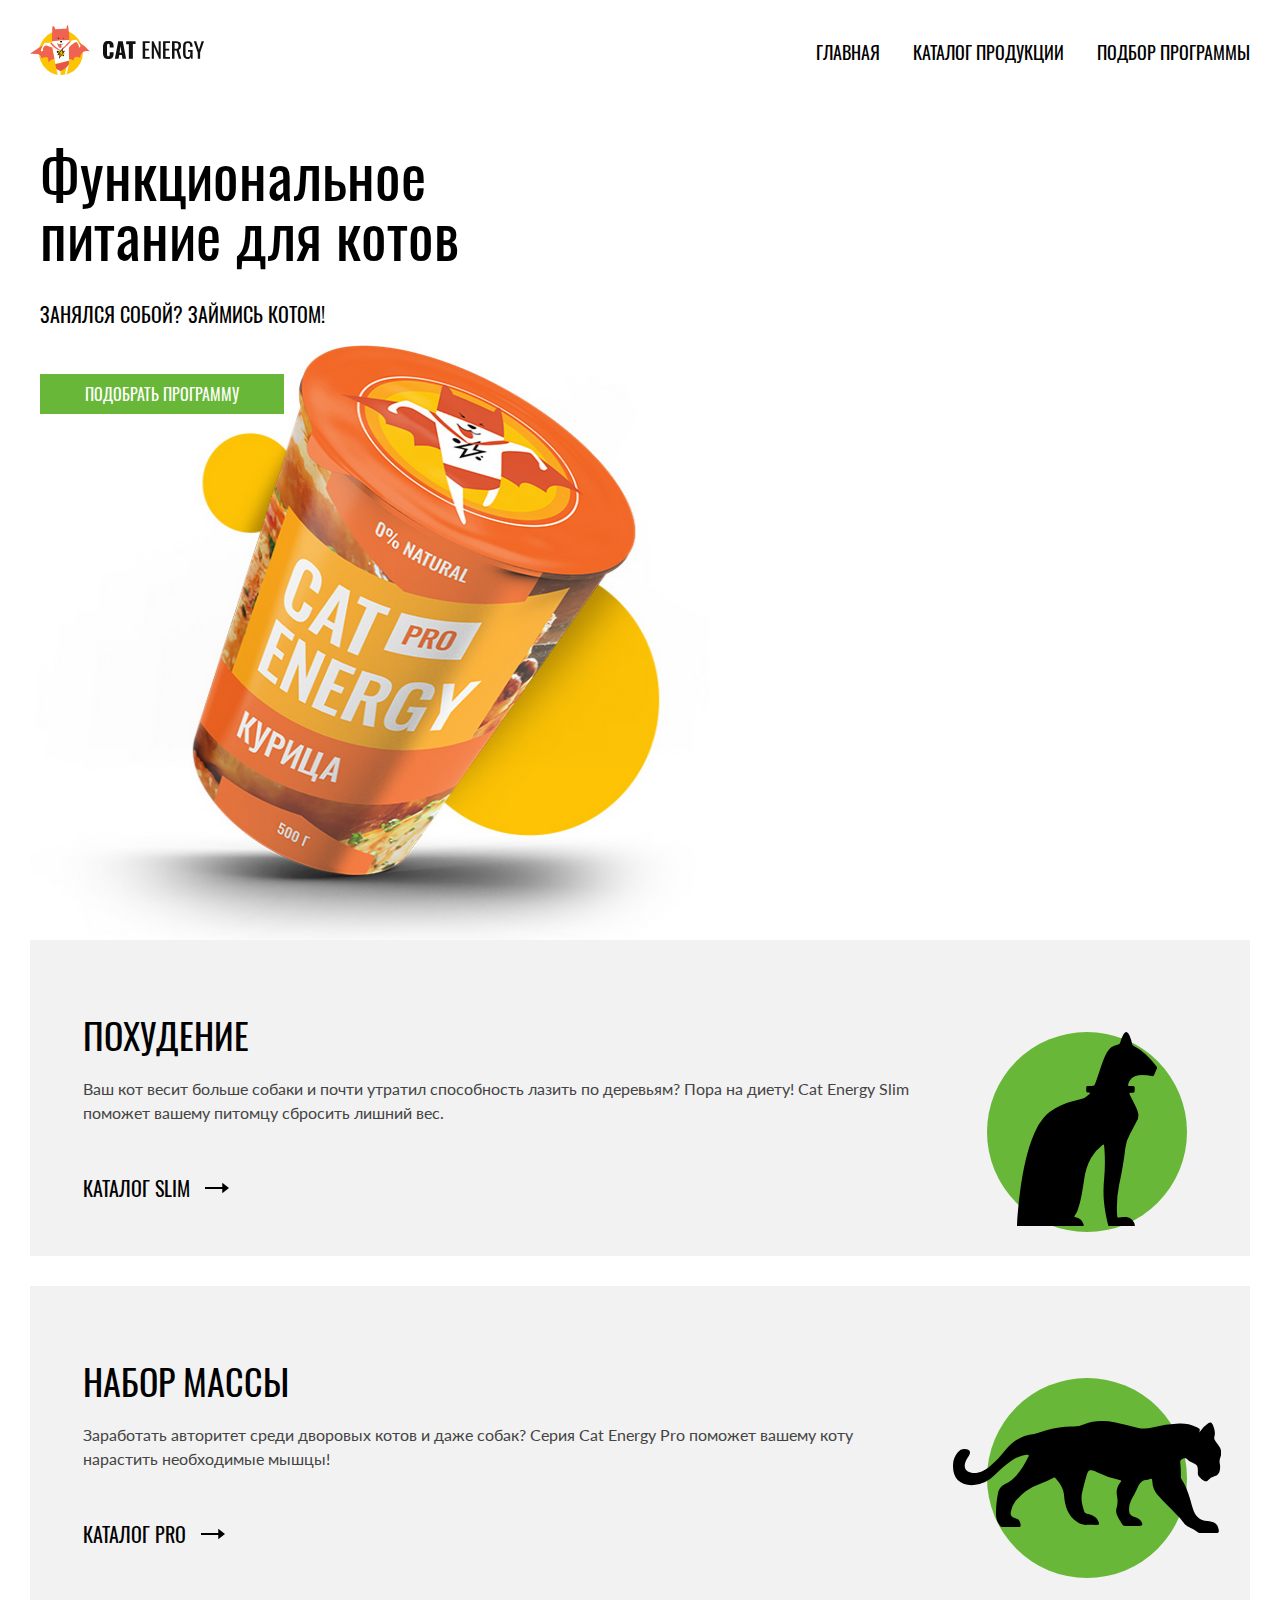
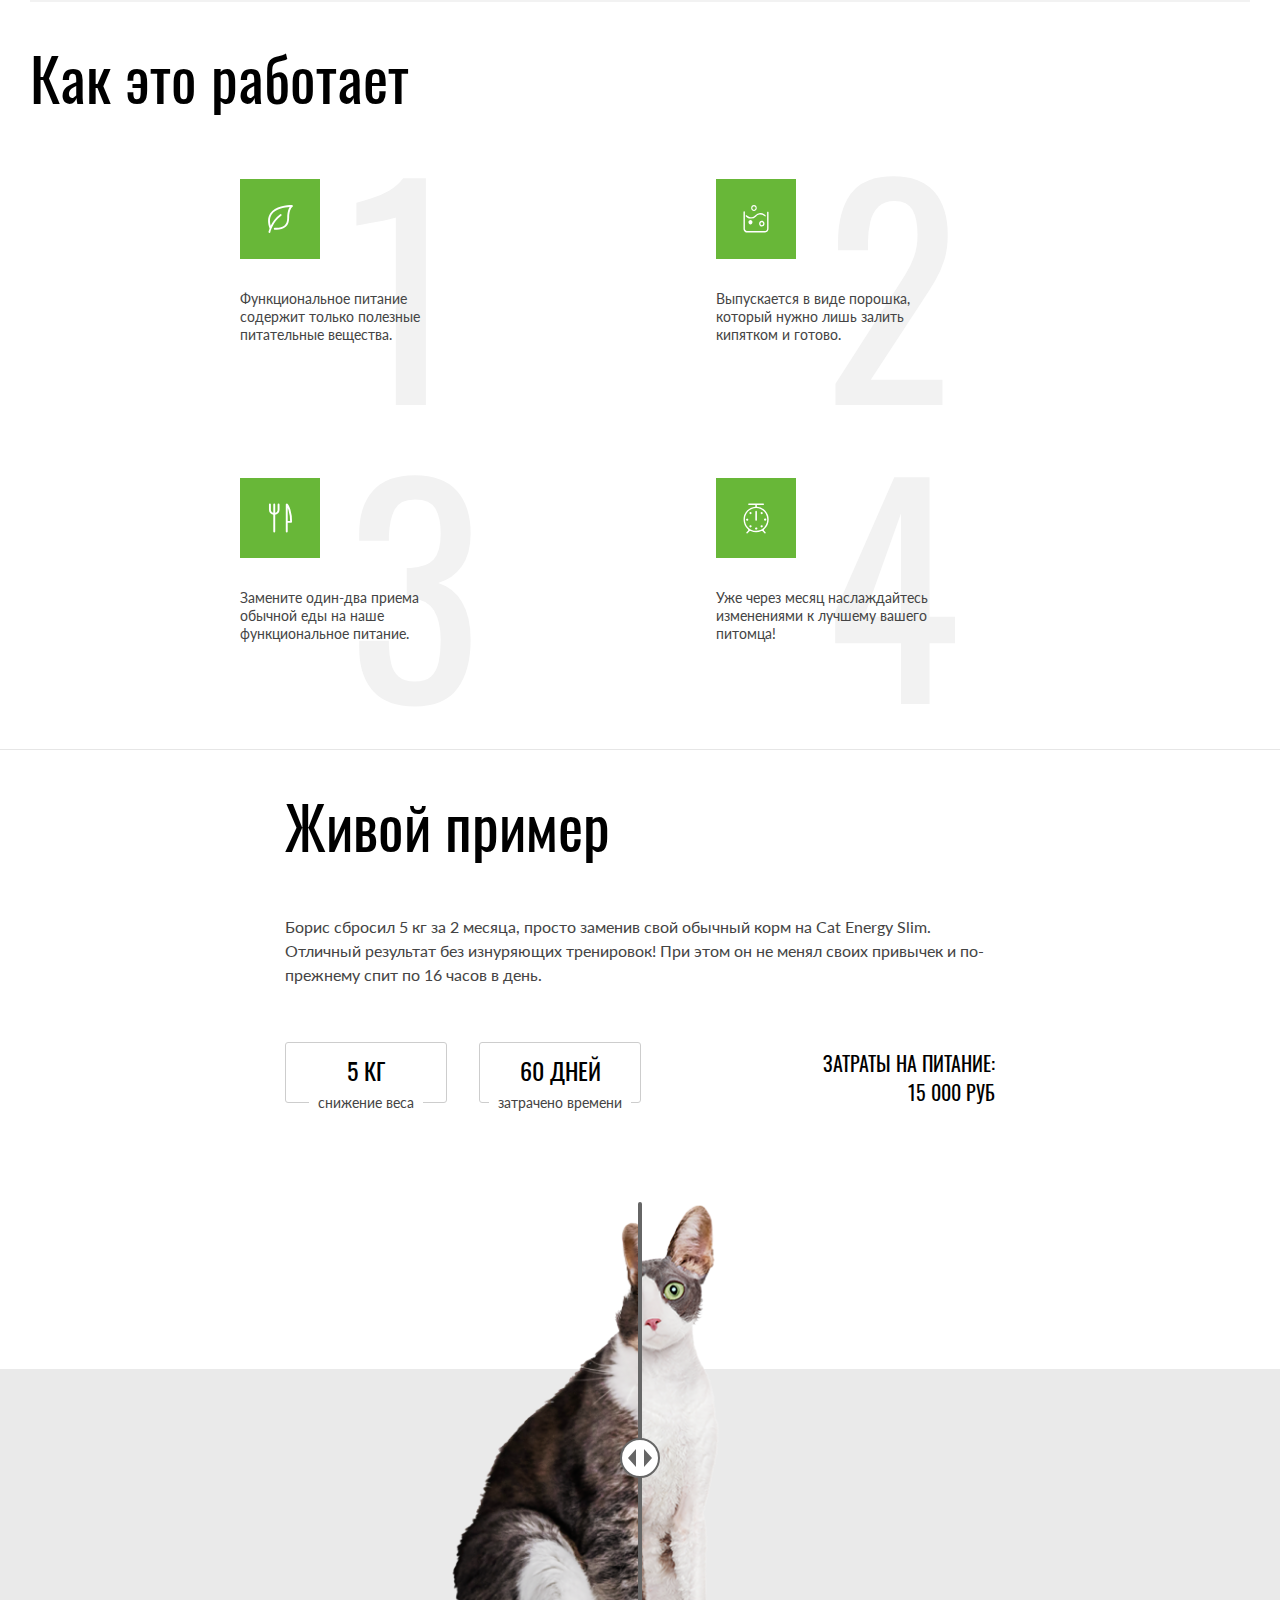
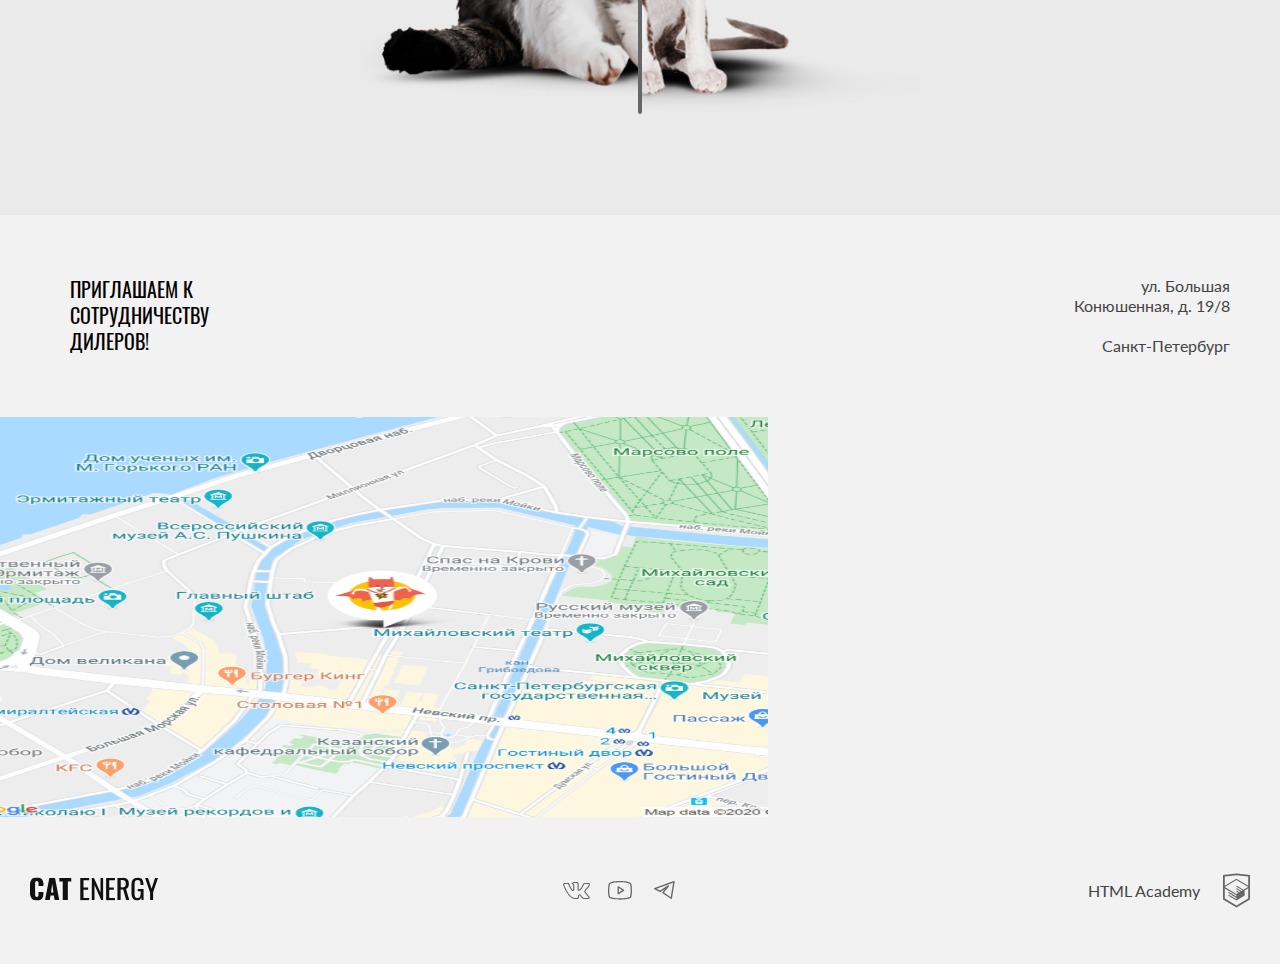
==== commit bbd4ab4c: "Deploying to gh-pages from @ DrZhuker/2461377-cat-energy-31@8f3de3c2387d68806b15f1a9ff727517d6bdbd2a" ====
--- a/index.html
+++ b/index.html
@@ -1 +1,5 @@
-<!DOCTYPE html><html lang="ru"><head><meta charset="UTF-8"><title>CAT ENERGY</title><meta name="viewport" content="width=device-width,initial-scale=1"><link rel="apple-touch-icon" sizes="180x180" href="favicons/apple-touch-icon.png"><link rel="icon" type="image/png" sizes="32x32" href="favicons/favicon-32x32.png"><link rel="icon" type="image/png" sizes="16x16" href="favicons/favicon-16x16.png"><link rel="manifest" href="site.webmanifest"><link rel="preload" href="fonts/lato/Lato-Regular.woff2" as="font"><link rel="preload" href="fonts/oswald/oswaldregular.woff2" as="font"><meta name="msapplication-TileColor" content="#da532c"><meta name="theme-color" content="#ffffff"><link rel="stylesheet" href="styles/styles.css"><meta name="viewport" content="width=device-width,initial-scale=1"></head><body><header class="main-header main-header--index"><a class="logo-img" href="index.html"><picture><source media="(min-width: 1300px)" type="image/svg+xml" width="70" height="59" srcset="images/logo-desktop-img.svg"><source media="(min-width: 768px)" type="image/svg+xml" width="60" height="50" srcset="images/logo-tablet-img.svg"><img src="images/logo-mobile-img.svg" width="33" height="38" alt="Логотип"></picture></a><a class="logo-name" href="index.html"><picture><source media="(min-width: 1300px)" type="image/svg+xml" width="118" height="21" srcset="images/logo-text.svg"><img src="images/logo-text.svg" width="101" height="18" alt="CAT ENERGY"></picture></a><button class="main-header__button button" type="button" onclick="navToggle()"><span class="main-header__open button-open" id="button-open"><span class="visually-hidden">Меню</span> <span class="button-open__line"></span> <span class="button-open__line"></span> <span class="button-open__line"></span> </span><span class="main-header__close button-close main-header__button--invisible" id="button-close"><span class="button-close__line"></span> <span class="button-close__line"></span> <span class="visually-hidden">Закрыть</span></span></button><nav class="main-nav main-nav--index" id="main-nav"><ul class="main-nav__list"><li class="main-nav__item main-nav__item--current"><a class="main-nav__link button" href="index.html">Главная</a></li><li class="main-nav__item"><a class="main-nav__link button" href="catalog.html">Каталог продукции</a></li><li class="main-nav__item"><a class="main-nav__link button" href="order-form.html">Подбор программы</a></li></ul></nav></header><main class="main-container"><section class="hero"><div class="hero__wrapper"><h1 class="hero__title">Функциональное питание для котов</h1><p class="hero__text">Занялся собой? Займись котом!</p><picture><source media="(min-width: 1300px)" type="image/webp" width="552" height="499" srcset="images/index-hero-can-desktop@1x.webp, images/index-hero-can-desktop@2x.webp 2x"><source media="(min-width: 768px)" type="image/webp" width="709" height="609" srcset="images/index-hero-can-tablet@1x.webp, images/index-hero-can-tablet@2x.webp 2x"><source type="image/webp" width="280" height="270" srcset="images/index-hero-can-mobile@1x.webp, images/index-hero-can-mobile@2x.webp 2x"><source media="(min-width: 1300px)" type="image/png" width="552" height="499" srcset="images/index-hero-can-desktop@1x.png, images/index-hero-can-desktop@2x.png 2x"><source media="(min-width: 768px)" type="image/png" width="709" height="609" srcset="images/index-hero-can-tablet@1x.png, images/index-hero-can-tablet@2x.png 2x"><img class="hero__image" src="images/index-hero-can-mobile@1x.png" srcset="images/index-hero-can-mobile@2x.png" width="280" height="270" alt="Банка корма с курицей"></picture><a class="hero__link button" href="order-form.html">Подобрать программу</a></div></section><section class="preview"><h2 class="visually-hidden">Предложение программ</h2><ul class="preview__card-list"><li class="preview__card-item"><article class="card-offer"><h2 class="card-offer__title">Похудение</h2><p class="card-offer__text">Ваш кот весит больше собаки и почти утратил способность лазить по деревьям? Пора на диету! Cat Energy Slim поможет вашему питомцу сбросить лишний вес.</p><a class="card-offer__link" href="catalog-slim.html">Каталог slim <span class="card-offer__link-inner"><span class="card-offer__link-arrow"></span></span></a></article></li><li class="preview__card-item"><article class="card-offer card-offer--pro"><h2 class="card-offer__title">Набор массы</h2><p class="card-offer__text">Заработать авторитет среди дворовых котов и даже собак? Серия Cat Energy Pro поможет вашему коту нарастить необходимые мышцы!</p><a class="card-offer__link" href="catalog-pro.html">Каталог pro <span class="card-offer__link-inner"><span class="card-offer__link-arrow"></span></span></a></article></li></ul></section><section class="faq"><h2 class="faq__title">Как это работает</h2><ol class="faq__desc-list"><li class="faq__desc-item">Функциональное питание<br>содержит только полезные питательные вещества.</li><li class="faq__desc-item">Выпускается в виде порошка, который нужно лишь залить кипятком и готово.</li><li class="faq__desc-item">Замените один-два приема<br>обычной еды на наше функциональное питание.</li><li class="faq__desc-item">Уже через месяц наслаждайтесь изменениями к лучшему вашего питомца!</li></ol></section><section class="example"><div class="example__box"><div class="example_container"><h2 class="example__title">Живой пример</h2><p class="example__text">Борис сбросил 5 кг за 2 месяца, просто заменив свой обычный корм на Cat Energy Slim. Отличный результат без изнуряющих тренировок! При этом он не менял своих привычек и по-прежнему спит по 16 часов в день.</p><div class="example__inner"><dl class="example__list"><div class="example__wrapper"><dt class="example__item">5 кг</dt><dd class="example__item-description">Снижение веса</dd></div><div class="example__wrapper"><dt class="example__item">60 дней</dt><dd class="example__item-description">Затрачено времени</dd></div></dl><p class="example__text-secondary">Затраты на питание: <span class="example__text-secondary-span">15 000 руб</span></p></div></div><div class="example__slider slider"><span class="visually-hidden">Слайдер с котиком</span><div class="slider__img slider__img--before"><picture><source media="(min-width: 768px)" type="image/webp" width="560" height="512" srcset="images/index-slider-big-cat-tablet@1x.webp 1x,images/index-slider-big-cat-tablet@2x.webp 2x"><source type="image/webp" width="280" height="256" srcset="images/index-slider-big-cat-mobile@1x.webp, images/index-slider-big-cat-mobile@2x.webp 2x"><source media="(min-width: 768px)" type="image/png" width="560" height="512" srcset="images/index-slider-big-cat-tablet@1x.png, images/index-slider-big-cat-tablet@2x.png 2x"><img class="slider__image" src="images/index-slider-big-cat-mobile@1x.png" srcset="images/index-slider-big-cat-mobile@2x.png" width="280" height="256" alt="Жирный кот"></picture></div><div class="slider__img slider__img--after"><picture><source media="(min-width: 768px)" type="image/webp" width="560" height="512" srcset="images/index-slider-skinny-cat-tablet@1x.webp 1x,images/index-slider-skinny-cat-tablet@2x.webp 2x"><source type="image/webp" width="280" height="256" srcset="images/images/index-slider-skinny-cat-mobile@1x.webp, images/index-slider-skinny-cat-mobile@2x.webp 2x"><source media="(min-width: 768px)" type="image/png" width="560" height="512" srcset="images/index-slider-skinny-cat-tablet@1x.png, images/index-slider-skinny-cat-tablet@2x.png 2x"><img class="slider__image" src="images/index-slider-skinny-cat-mobile@1x.png" srcset="images/index-slider-skinny-cat-mobile@2x.png" width="280" height="256" alt="Худой кот"></picture></div><button class="slider__button button" type="button"><span class="visually-hidden">Кнопка слайдера</span></button></div></div></section><section class="contact"><div class="contact__wrapper"><h3 class="contact__title">Приглашаем к сотрудничеству дилеров!</h3><address class="contact__address"><p>ул. Большая Конюшенная, д. 19/8</p><p>Санкт-Петербург</p></address></div><div class="contact__iframe"><iframe src="https://www.google.com/maps/embed?pb=!1m18!1m12!1m3!1d5652.872183549858!2d30.31937519473138!3d59.93890995106867!2m3!1f0!2f0!3f0!3m2!1i1024!2i768!4f13.1!3m3!1m2!1s0x4696310fca145cc1%3A0x42b32648d8238007!2z0JHQvtC70YzRiNCw0Y8g0JrQvtC90Y7RiNC10L3QvdCw0Y8g0YPQuy4sIDE5LzgsINCh0LDQvdC60YIt0J_QtdGC0LXRgNCx0YPRgNCzLCAxOTExODY!5e0!3m2!1sru!2sru!4v1713989433416!5m2!1sru!2sru" style="border:0;" allowfullscreen="" loading="lazy" referrerpolicy="no-referrer-when-downgrade"></iframe></div></section></main><footer class="main-footer"><div class="main-footer__wrapper"><a class="main-footer__link" href="index.html"><picture><source media="(min-width: 768px)" type="image/svg+xml" width="128" height="24" srcset="images/logo-text.svg"><img src="images/logo-text.svg" width="101" height="18" alt="CAT ENERGY"></picture></a><ul class="main-footer__list social-list"><li class="social-list__item"><a class="social-link social-link--vk" href="#"><span class="visually-hidden">Вконтакте</span></a></li><li class="social-list__item"><a class="social-link social-link--youtube" href="#"><span class="visually-hidden">YouTube</span></a></li><li class="social-list__item"><a class="social-link social-link--telegram" href="#"><span class="visually-hidden">Телеграмм</span></a></li></ul><div class="main-footer__htmlacademy htmlacademy"><a class="htmlacademy__link" href="https://htmlacademy.ru/intensive/adaptive">HTML Academy</a> <a class="htmlacademy__logo" href="https://htmlacademy.ru/intensive/adaptive"><span class="visually-hidden">HTML Academy</span></a></div></div></footer><script src="scripts/index.js"></script></body></html>+<!DOCTYPE html><html lang="ru"><head><meta charset="UTF-8"><title>CAT ENERGY</title><meta name="viewport" content="width=device-width,initial-scale=1"><link rel="apple-touch-icon" sizes="180x180" href="favicons/apple-touch-icon.png"><link rel="icon" type="image/png" sizes="32x32" href="favicons/favicon-32x32.png"><link rel="icon" type="image/png" sizes="16x16" href="favicons/favicon-16x16.png"><link rel="manifest" href="site.webmanifest"><meta name="msapplication-TileColor" content="#da532c"><meta name="theme-color" content="#ffffff"><link rel="stylesheet" href="styles/styles.css"><meta name="viewport" content="width=device-width,initial-scale=1"></head><body><header class="main-header main-header--index"><a class="logo-img" href="index.html"><picture><source media="(min-width: 1300px)" type="image/svg+xml" width="70" height="59" srcset="images/logo-desktop-img.svg"><source media="(min-width: 768px)" type="image/svg+xml" width="60" height="50" srcset="images/logo-tablet-img.svg"><img src="images/logo-mobile-img.svg" width="33" height="38" alt="Логотип"></picture></a><a class="logo-name" href="index.html"><picture><source media="(min-width: 1300px)" type="image/svg+xml" width="118" height="21" srcset="images/logo-text.svg"><img src="images/logo-text.svg" width="101" height="18" alt="CAT ENERGY"></picture></a><button class="main-header__button button" type="button" onclick="navToggle()"><span class="main-header__open button-open" id="button-open"><span class="visually-hidden">Меню</span> <span class="button-open__line"></span> <span class="button-open__line"></span> <span class="button-open__line"></span> </span><span class="main-header__close button-close visually-hidden" id="button-close"><span class="button-close__line"></span> <span class="button-close__line"></span> <span class="visually-hidden">Закрыть</span></span></button><nav class="main-nav main-nav--index" id="main-nav"><ul class="main-nav__list"><li class="main-nav__item main-nav__item--current"><a class="main-nav__link button" href="index.html">Главная</a></li><li class="main-nav__item"><a class="main-nav__link button" href="catalog.html">Каталог продукции</a></li><li class="main-nav__item"><a class="main-nav__link button" href="order-form.html">Подбор программы</a></li></ul></nav></header><main class="main-container"><section class="hero"><div class="hero__wrapper"><h1 class="hero__title">Функциональное питание для котов</h1><p class="hero__text">Занялся собой? Займись котом!</p><picture><source media="(min-width: 1300px)" type="image/png" width="552" height="499" srcset="images/index-hero-can-desktop@1x.png, images/index-hero-can-desktop@2x.png 2x"><source media="(min-width: 768px)" type="image/png" width="709" height="609" srcset="images/index-hero-can-tablet@1x.png, images/index-hero-can-tablet@2x.png 2x"><img class="hero__image" src="images/index-hero-can-mobile@1x.png" srcset="images/index-hero-can-mobile@2x.png" width="280" height="270" alt="Банка корма с курицей"></picture><a class="hero__link button" href="#">Подобрать программу</a></div></section><section class="preview"><h2 class="visually-hidden">Предложение программ</h2><ul class="preview__card-list"><li class="preview__card-item"><article class="card-offer"><h2 class="card-offer__title">Похудение</h2><p class="card-offer__text">Ваш кот весит больше собаки и почти утратил способность лазить по деревьям? Пора на диету! Cat Energy Slim поможет вашему питомцу сбросить лишний вес.</p><a class="card-offer__link" href="#">Каталог slim <span class="card-offer__link-inner"><span class="card-offer__link-arrow"></span></span></a></article></li><li class="preview__card-item"><article class="card-offer card-offer--pro"><h2 class="card-offer__title">Набор массы</h2><p class="card-offer__text">Заработать авторитет среди дворовых котов и даже собак? Серия Cat Energy Pro поможет вашему коту нарастить необходимые мышцы!</p><a class="card-offer__link" href="#">Каталог pro <span class="card-offer__link-inner"><span class="card-offer__link-arrow"></span></span></a></article></li></ul></section><section class="faq"><h2 class="faq__title">Как это работает</h2><ol class="faq__desc-list"><li class="faq__desc-item">Функциональное питание<br>содержит только полезные питательные вещества.</li><li class="faq__desc-item">Выпускается в виде порошка, который нужно лишь залить кипятком и готово.</li><li class="faq__desc-item">Замените один-два приема<br>обычной еды на наше функциональное питание.</li><li class="faq__desc-item">Уже через месяц наслаждайтесь изменениями к лучшему вашего питомца!</li></ol></section><section class="example"><div class="example__box"><div class="example_container"><h2 class="example__title">Живой пример</h2><p class="example__text">Борис сбросил 5 кг за 2 месяца, просто заменив свой обычный корм на Cat Energy Slim. Отличный результат без изнуряющих тренировок! При этом он не менял своих привычек и по-прежнему спит по 16 часов в день.</p><div class="example__inner"><dl class="example__list"><div class="example__wrapper"><dt class="example__item">5 кг</dt><dd class="example__item-description">Снижение веса</dd></div><div class="example__wrapper"><dt class="example__item">60 дней</dt><dd class="example__item-description">Затрачено времени</dd></div></dl><p class="example__text-secondary">Затраты на питание: <span class="example__text-secondary-span">15 000 руб</span></p></div></div><div class="example__slider slider"><span class="visually-hidden">Слайдер с котиком</span><div class="slider__img slider__img--before"><picture><source media="(min-width: 768px)" type="image/png" width="560" height="512" srcset="images/index-slider-big-cat-tablet@1x.png, images/index-slider-big-cat-tablet@2x.png 2x"><img class="slider__image" src="images/index-slider-big-cat-mobile@1x.png" srcset="images/index-slider-big-cat-mobile@2x.png" width="280" height="256" alt="Жирный кот"></picture></div><div class="slider__img slider__img--after"><picture><source media="(min-width: 768px)" type="image/png" width="560" height="512" srcset="images/index-slider-skinny-cat-tablet@1x.png, images/index-slider-skinny-cat-tablet@2x.png 2x"><img class="slider__image" src="images/index-slider-skinny-cat-mobile@1x.png" srcset="images/index-slider-skinny-cat-mobile@2x.png" width="280" height="256" alt="Худой кот"></picture></div><button class="slider__button button" type="button"><span class="visually-hidden">Кнопка слайдера</span></button></div></div></section><section class="contact"><div class="contact__wrapper"><h3 class="contact__title">Приглашаем к сотрудничеству дилеров!</h3><address class="contact__address"><p>ул. Большая Конюшенная, д. 19/8</p><p>Санкт-Петербург</p></address></div><div class="contact__iframe"><iframe src="https://www.google.com/maps/embed?pb=!1m18!1m12!1m3!1d5652.872183549858!2d30.31937519473138!3d59.93890995106867!2m3!1f0!2f0!3f0!3m2!1i1024!2i768!4f13.1!3m3!1m2!1s0x4696310fca145cc1%3A0x42b32648d8238007!2z0JHQvtC70YzRiNCw0Y8g0JrQvtC90Y7RiNC10L3QvdCw0Y8g0YPQuy4sIDE5LzgsINCh0LDQvdC60YIt0J_QtdGC0LXRgNCx0YPRgNCzLCAxOTExODY!5e0!3m2!1sru!2sru!4v1713989433416!5m2!1sru!2sru" style="border:0;" allowfullscreen="" loading="lazy" referrerpolicy="no-referrer-when-downgrade"></iframe></div></section></main><footer class="main-footer"><div class="main-footer__wrapper"><a class="main-footer__link" href="index.html"><picture><source media="(min-width: 768px)" type="image/svg+xml" width="128" height="24" srcset="images/logo-text.svg"><img src="images/logo-text.svg" width="101" height="18" alt="CAT ENERGY"></picture></a><ul class="main-footer__list social-list"><li class="social-list__item"><a class="social-link social-link--vk" href="#"><span class="visually-hidden">Вконтакте</span></a></li><li class="social-list__item"><a class="social-link social-link--youtube" href="#"><span class="visually-hidden">YouTube</span></a></li><li class="social-list__item"><a class="social-link social-link--telegram" href="#"><span class="visually-hidden">Телеграмм</span></a></li></ul><div class="main-footer__htmlacademy htmlacademy"><a class="htmlacademy__link" href="#">HTML Academy</a> <a class="htmlacademy__logo" href="#"><span class="visually-hidden">HTML Academy</span></a></div></div></footer><script>function navToggle() {
+      document.getElementById("main-nav").classList.toggle("main-nav--show");
+      document.getElementById("button-open").classList.toggle("visually-hidden");
+      document.getElementById("button-close").classList.toggle("visually-hidden");
+    }</script></body></html>--- a/styles/styles.css
+++ b/styles/styles.css
@@ -1 +1 @@
-@font-face{font-family:Lato;font-weight:400;font-style:normal;font-display:swap;src:url(../fonts/lato/Lato-Regular.woff2)format("woff2")}@font-face{font-family:Oswald;font-weight:400;font-style:normal;font-display:swap;src:url(../fonts/oswald/oswaldregular.woff2)format("woff2")}*,:before,:after{box-sizing:border-box}body{color:#444;flex-direction:column;min-width:320px;min-height:100vh;margin:0;font-family:Lato,sans-serif;font-size:14px;line-height:18px;display:flex}.visually-hidden{white-space:nowrap;-webkit-clip-path:inset(100%);clip-path:inset(100%);clip:rect(0 0 0 0);border:0;width:1px;height:1px;margin:-1px;padding:0;position:absolute;overflow:hidden}.button{color:#fff;text-transform:uppercase;background-color:#68b738;border:none;justify-content:center;align-items:center;font-family:Oswald,Arial,sans-serif;font-size:16px;line-height:20px;display:flex}.button:hover,.button:focus-visible{background-color:#5eaa2f}.button:active{color:#8ec36d;background-color:#5eaa2f}.button-open{flex-wrap:wrap;justify-content:center;width:24px;height:20px;display:flex;position:relative}.button-open__line{background-color:#000;width:24px;height:2px;margin-bottom:6px}.button-open__line:nth-child(4){margin-bottom:0}.button-close{flex-wrap:wrap;justify-content:center;width:18px;height:18px;display:flex;position:relative}.button-close__line{background-color:#000;width:24px;height:2px;position:absolute;top:8px;transform:rotate(45deg)}.button-close__line:nth-child(2){transform:rotate(-45deg)}.container{min-width:300px;max-width:400px}.main-header{text-transform:uppercase;z-index:10;justify-content:space-between;align-items:center;margin:0 auto;padding:13px 10px 13px 20px;display:flex}@media (width>=768px){.main-header{padding:25px 30px 0}}@media (width>=1300px){.main-header{width:100%;max-width:1300px;padding:55px 40px 0}.main-header--index{position:absolute;left:50%;transform:translate(-50%)}}.main-header a{text-decoration:none}.main-header__button{background-color:#0000;min-width:44px;min-height:44px;display:grid}@media (width>=768px){.main-header__button{display:none}}.main-header__open,.main-header__close{grid-area:1/1/-1/-1}.main-header__button:hover,.main-header__button:focus{opacity:.6;background-color:#0000}.main-header__button:active{opacity:.3;background-color:#0000}.main-header__button--invisible{display:none}.main-container{flex:1}.logo-img{display:block}.logo-img:hover,.logo-img:focus{opacity:.6}.logo-img:active{opacity:.3}.logo-name{display:block}@media (width>=768px){.logo-name{margin-left:13px}}.logo-name:hover,.logo-name:focus{opacity:.6}.logo-name:active{opacity:.3}.main-nav{display:none}@media (width>=768px){.main-nav{margin-left:auto;display:flex}}.main-nav--show{z-index:10;display:block;position:absolute;top:65px;left:0;right:0}.main-nav__list{background-color:#fff;margin:0;padding:0;list-style-type:none}@media (width>=768px){.main-nav__list{background-color:inherit;gap:33px;display:flex}}@media (width>=1300px){.main-nav__list{flex-wrap:wrap;row-gap:1px;max-width:600px;display:flex}}.main-nav__item{border-top:1px solid #e6e6e6}.main-nav__item:last-child{border-bottom:1px solid #e6e6e6}@media (width>=768px){.main-nav__item{border:none}.main-nav__item:last-child{border-bottom:none}}.main-nav__link{color:#000;text-align:center;background-color:#fff;min-width:320px;padding:22px 10px;font-family:Oswald,Arial,sans-serif;font-size:20px;font-weight:400;line-height:20px;text-decoration:none;display:block}@media (width>=768px){.main-nav__link{min-width:65px;padding-top:14px;padding-bottom:14px;font-size:18px;line-height:24px}}@media (width>=1300px){.main-nav__link{font-size:20px;line-height:30px}}.main-nav__link:hover,.main-nav__link:focus{color:#666;background-color:#fff}@media (width>=1300px){.main-nav__link:hover,.main-nav__link:focus{opacity:.6;font-size:20px;line-height:30px}}.main-nav__link:active{color:#b3b3b3;background-color:#fff}@media (width>=1300px){.main-nav__link:active{opacity:.3;font-size:20px;line-height:30px}}.main-nav__item--current{position:relative}.main-nav__item--current:before{content:"";height:2px;position:absolute;bottom:0;left:0;right:0}@media (width>=768px){.main-nav__item--current:before{background-color:#68b738}}@media (width>=1300px){.main-nav--index .main-nav__link{background-color:inherit;color:#fff}.main-nav--index .main-nav__link:hover,.main-nav--index .main-nav__link:focus{opacity:.6}.main-nav--index .main-nav__link:active{opacity:.3}}@media (width>=768px){.main-nav--index .main-nav__item--current:before{background-color:#fff}}.hero{color:#fff;text-align:center;background-image:-webkit-image-set(url(../images/index-hero-background-mobile@2x.webp) 2x,url(../images/index-hero-background-mobile@1x.webp) 1x,url(../images/index-hero-background-mobile@2x.png) 2x,url(../images/index-hero-background-mobile@1x.png) 1x),-webkit-linear-gradient(360deg,#0000 182px,#62a63a 182px);background-image:image-set("../images/index-hero-background-mobile@2x.webp" 2x,"../images/index-hero-background-mobile@1x.webp" 1x,"../images/index-hero-background-mobile@2x.png" 2x,"../images/index-hero-background-mobile@1x.png" 1x),linear-gradient(360deg,#0000 182px,#62a63a 182px);background-position:top;background-repeat:no-repeat;background-size:320px 302px,100%;margin:0 auto 20px;padding-top:27px;padding-left:20px;padding-right:20px;font-family:Oswald,Arial,sans-serif;display:flex}@media (width>=768px){.hero{color:#000;background-image:none;margin-bottom:526px;padding-top:65px;padding-left:40px;padding-right:40px;position:relative}}@media (width>=1300px){.hero{background-image:-webkit-image-set(url(../images/index-hero-background-desktop@2x.webp) 2x,url(../images/index-hero-background-desktop@1x.webp) 1x,url(../images/index-hero-background-desktop@2x.png) 2x,url(../images/index-hero-background-desktop@1x.png) 1x),-webkit-linear-gradient(90deg,#fff 50%,#62a63a 50%);background-image:image-set("../images/index-hero-background-desktop@2x.webp" 2x,"../images/index-hero-background-desktop@1x.webp" 1x,"../images/index-hero-background-desktop@2x.png" 2x,"../images/index-hero-background-desktop@1x.png" 1x),linear-gradient(90deg,#fff 50%,#62a63a 50%);background-position:calc(50% + 520px) bottom,50%;background-repeat:no-repeat;background-size:1041px 694px,100%;min-height:694px;margin-bottom:82px;padding-top:143px}}.hero__wrapper{flex-direction:column;display:flex}@media (width<768px){.hero__wrapper{margin:0 auto}}@media (width>=1300px){.hero__wrapper{width:1300px;margin:0 auto;padding-top:81px;padding-left:120px;padding-right:120px;position:relative}}.hero__title{max-width:400px;margin:0 0 25px;font-size:36px;font-weight:400;line-height:36px}@media (width>=768px){.hero__title{text-align:left;max-width:480px;margin-bottom:40px;font-family:Oswald,Arial,sans-serif;font-size:60px;font-weight:400;line-height:60px}}.hero__text{text-transform:uppercase;margin:0 0 29px}@media (width>=768px){.hero__text{text-align:left;margin-bottom:50px;font-family:Oswald,Arial,sans-serif;font-size:20px;font-weight:400;line-height:20px}}@media (width>=1300px){.hero__text{margin-bottom:52px}}.hero__image{margin:0 auto 3px;display:block}@media (width>=768px){.hero__image{z-index:-1;margin:0;padding-left:30px;position:absolute;top:266px;left:0}}@media (width>=1300px){.hero__image{z-index:0;margin:0;padding:0;position:absolute;top:0;left:487px}}.hero__link{padding:10px 20px;text-decoration:none}@media (width>=768px){.hero__link{max-width:244px}}@media (width>=1300px){.hero__link{padding-left:40px;padding-right:40px}}.preview{flex-wrap:wrap;margin-bottom:20px;padding-left:20px;padding-right:20px;display:flex}@media (width>=768px){.preview{margin-bottom:45px;padding-left:30px;padding-right:30px}}@media (width>=1300px){.preview{width:100%;max-width:1300px;margin:0 auto 71px;padding-left:40px;padding-right:40px}}.preview__card-list{flex-wrap:wrap;gap:20px;margin:0;padding:0;list-style-type:none;display:flex}@media (width>=768px){.preview__card-list{gap:30px}}@media (width>=1300px){.preview__card-list{justify-content:space-between;min-width:1220px}}.card-offer{background-color:#f2f2f2;padding:20px;position:relative}@media (width>=768px){.card-offer{padding:77px 53px 53px}}@media (width>=1300px){.card-offer{max-width:570px;padding:77px 52px 59px}}.card-offer:before{content:"";background-color:#68b738;border-radius:50%;width:50px;height:50px;position:absolute;top:21px;left:20px}@media (width>=768px){.card-offer:before{width:200px;height:200px;top:92px;left:auto;right:63px}}@media (width>=1300px){.card-offer:before{width:100px;height:100px;top:47px;left:52px}}.card-offer:after{content:"";background-image:url(../icons/stack.svg#cat-slim);background-position:50%;background-repeat:no-repeat;background-size:36px 50px;width:50px;height:50px;position:absolute;top:21px;left:20px}@media (width>=768px){.card-offer:after{background-size:140px 194px;width:140px;height:194px;top:92px;left:auto;right:93px}}@media (width>=1300px){.card-offer:after{background-size:70px 97px;width:70px;height:97px;top:41px;left:67px}}.card-offer--pro:after{content:"";background-image:url(../icons/stack.svg#cat-pro);background-position:50%;background-repeat:no-repeat;background-size:67px 28px;min-width:67px;min-height:50px;position:absolute;top:21px;left:10px}@media (width>=768px){.card-offer--pro:after{background-size:268px 112px;width:268px;height:112px;top:135px;left:auto;right:29px}}@media (width>=1300px){.card-offer--pro:after{background-size:134px 56px;width:134px;height:56px;top:67px;left:33px}}.card-offer__title{color:#000;text-transform:uppercase;margin:0 0 12px;padding-top:10px;padding-left:70px;font-family:Oswald,Arial,sans-serif;font-size:24px;font-weight:400;line-height:37px}@media (width>=768px){.card-offer__title{margin-bottom:24px;padding:0 230px 0 0;font-family:Oswald,Arial,sans-serif;font-size:36px;font-weight:400;line-height:36px}}@media (width>=1300px){.card-offer__title{margin-bottom:73px;padding-left:162px;padding-right:0}}.card-offer__text{border-bottom:1px solid #d9d9d9;margin:0 0 15px;padding-bottom:23px}@media (width>=768px){.card-offer__text{text-align:left;border:none;margin-bottom:48px;padding:0 270px 0 0;font-family:Lato,Arial,sans-serif;font-size:16px;font-weight:400;line-height:24px}}@media (width>=1300px){.card-offer__text{margin-bottom:23px;padding-right:0}}.card-offer__link{text-transform:uppercase;color:#000;align-items:center;max-width:140px;font-family:Oswald,Arial,sans-serif;font-size:16px;font-weight:400;line-height:16px;text-decoration:none;display:flex}@media (width>=768px){.card-offer__link{max-width:200px;font-size:20px;line-height:30px}}.card-offer__link-inner{width:32px;height:12px;margin-left:15px;position:relative;overflow:hidden}.card-offer__link-arrow{background-image:url(../icons/stack.svg#arrow);width:32px;height:12px;transition:transform .3s;position:absolute;right:8px}.card-offer__link:hover .card-offer__link-arrow{transform:translate(8px)}.card-offer__link:active{opacity:.3}.faq{margin-bottom:49px;padding-left:20px;padding-right:20px}@media (width>=768px){.faq{padding-left:30px;padding-right:30px}}@media (width>=1300px){.faq{width:100%;max-width:1300px;margin:0 auto 69px;padding-left:40px;padding-right:40px}}.faq__title{color:#000;margin:0 0 40px;font-family:Oswald,Arial,sans-serif;font-size:36px;font-weight:400;line-height:40px}@media (width>=768px){.faq__title{margin-bottom:32px;font-size:60px;line-height:60px}}@media (width>=1300px){.faq__title{margin-bottom:72px}}.faq__desc-list{counter-reset:faq;flex-wrap:wrap;gap:20px;margin:0;padding:0;list-style-type:none;display:flex}@media (width>=768px){.faq__desc-list{justify-content:space-between;row-gap:37px;max-width:800px;margin:0 auto;padding-right:79px}}@media (width>=1300px){.faq__desc-list{width:100%;max-width:1300px;padding-right:0}}.faq__desc-item{min-height:60px;padding-left:80px;position:relative}@media (width>=768px){.faq__desc-item{max-width:245px;padding-top:151px;padding-bottom:57px;padding-left:0}}.faq__desc-item:before{content:"";background-color:#68b738;background-image:url(../icons/stack.svg#leaf);background-position:50%;background-repeat:no-repeat;background-size:25px 28px;width:60px;height:60px;position:absolute;left:0}@media (width>=768px){.faq__desc-item:before{width:80px;height:80px;top:40px}.faq__desc-item:after{z-index:-1;counter-increment:faq;content:counter(faq)"";color:#f2f2f2;font-family:Oswald,Arial,sans-serif;font-size:280px;font-weight:400;line-height:280px;position:absolute;top:0;left:108px}}.faq__desc-item:nth-child(2):before{background-image:url(../icons/stack.svg#wash);background-size:26px 28px}.faq__desc-item:nth-child(3):before{background-image:url(../icons/stack.svg#eat);background-size:25px 30px}.faq__desc-item:nth-child(4):before{background-image:url(../icons/stack.svg#timer);background-size:26px 31px}.example{background-color:#eaeaea}@media (width>=768px){.example{background-image:linear-gradient(#fff 619px,#eaeaea 619px);border-top:1px solid #e6e6e6}}@media (width>=1300px){.example{background-image:linear-gradient(#fff 136px,#f2f2f2 136px);border-top:none;width:100%}}.example__box{max-width:400px;margin:0 auto;padding:20px}@media (width>=768px){.example__box{max-width:770px;padding:45px 30px 101px}}@media (width>=1300px){.example__box{background-image:linear-gradient(#fff 136px,#f2f2f2 136px);justify-content:space-between;width:100%;max-width:1300px;padding:0 0 75px;display:flex}.example_container{max-width:450px}}.example__title{color:#000;margin:0 0 40px;font-family:Oswald,Arial,sans-serif;font-size:36px;font-weight:400;line-height:40px}@media (width>=768px){.example__title{margin-bottom:60px;font-size:60px;line-height:60px}}@media (width>=1300px){.example__title{margin-bottom:146px}}.example__text{margin:0 0 20px}@media (width>=768px){.example__text{margin-bottom:55px;font-size:16px;line-height:24px}}@media (width>=1300px){.example__text{margin-bottom:69px}}.example__inner{flex-wrap:wrap;justify-content:center;display:flex}@media (width>=768px){.example__inner{justify-content:space-between;margin-bottom:99px}}@media (width>=1300px){.example__inner{margin-bottom:0}}.example__list{flex-wrap:wrap;justify-content:space-around;gap:32px;max-width:400px;margin:0 auto 34px;display:flex}@media (width>=768px){.example__list{margin:0}}@media (width>=1300px){.example__list{margin-bottom:60px}}.example__wrapper{flex-wrap:wrap;display:flex;position:relative}.example__item{text-align:center;text-transform:uppercase;color:#000;border:1px solid #cdcdcd;border-radius:3px;min-width:124px;padding:14px 20px 17px;font-family:Oswald,Arial,sans-serif;font-size:24px;font-weight:400;line-height:24px;position:relative}@media (width>=768px){.example__item{min-width:162px;padding:15px 20px 20px}}.example__item-description{text-align:center;text-transform:lowercase;background-color:#eaeaea;width:-moz-fit-content;width:fit-content;margin:0;padding-left:15px;padding-right:15px;font-family:Lato,Arial,sans-serif;font-size:12px;font-weight:400;line-height:12px;position:absolute;bottom:0;left:50%;transform:translate(-50%)translateY(50%)}@media (width>=768px){.example__item-description{background-color:#fff;width:max-content;padding-left:9px;padding-right:9px;font-size:14px;line-height:14px}}@media (width>=1300px){.example__item-description{background-color:#f2f2f2}}.example__text-secondary{text-align:center;text-transform:uppercase;color:#000;margin:0 0 20px;font-family:Oswald,Arial,sans-serif;font-size:14px;font-weight:400;line-height:20px}@media (width>=768px){.example__text-secondary{text-align:right;max-width:180px;margin-top:11px;margin-bottom:0;font-size:20px;line-height:20px}}@media (width>=1300px){.example__text-secondary{gap:63px;min-width:330px;margin-top:0;display:flex}}@media (width>=768px){.example__text-secondary-span{margin-top:9px;display:block}}@media (width>=1300px){.example__text-secondary-span{margin:0}}.example__slider{margin:0 auto}@media (width>=1300px){.example__slider{margin:0}}.slider{--position:50%;grid-template-columns:1fr;width:280px;display:grid;position:relative}@media (width>=768px){.slider{width:560px}}.slider__image{object-fit:cover;width:280px;height:256px;display:block}@media (width>=768px){.slider__image{width:560px;height:512px}}.slider__img{grid-area:1/1/span 1/span 1}.slider__img--before{width:var(--position);z-index:2;background-color:#eaeaea;overflow:hidden}@media (width>=768px){.slider__img--before{background-color:none;background-image:linear-gradient(#fff 167px,#eaeaea 167px)}}@media (width>=1300px){.slider__img--before{background-color:none;background-image:linear-gradient(#fff 136px,#f2f2f2 136px)}}.slider__img--after{z-index:1}.slider__button{top:0;bottom:0;left:var(--position);z-index:3;background-color:#666;border-radius:2px;grid-area:1/1/span 1/span 1;width:4px;margin:0;padding:0;position:absolute;transform:translate(-50%)}.slider__button:before{content:"";background-color:#fff;border:2px solid #666;border-radius:50%;width:40px;height:40px;position:absolute}.slider__button:after{content:"";background-color:#666;width:24px;height:18px;position:absolute;-webkit-mask-image:url(../icons/stack.svg#slider-arrow);mask-image:url(../icons/stack.svg#slider-arrow);-webkit-mask-repeat:no-repeat;mask-repeat:no-repeat}.slider__button:hover,.slider__button:focus{background-color:#68b738}.slider__button:hover:before,.slider__button:focus:before{border:2px solid #68b738}.slider__button:hover:after,.slider__button:focus:after{background-color:#68b738}.slider__button:active{background-color:#9ecc82}.slider__button:active:before{border:2px solid #9ecc82}.slider__button:active:after{background-color:#9ecc82}.contact{background-color:#f2f2f2;min-width:320px;margin:0 auto;display:grid}@media (width>=1300px){.contact{width:100%;position:relative}}.contact__wrapper{grid-template-columns:140px 140px;justify-content:space-between;padding:20px 26px;display:grid}@media (width>=768px){.contact__wrapper{padding:61px 70px}}@media (width>=1300px){.contact__wrapper{background-color:#fff;grid-template-columns:160px 160px;gap:87px;margin-top:95px;padding:61px 80px;position:absolute;left:calc(50% - 650px)}}.contact__title{text-align:left;text-transform:uppercase;color:#000;margin:0;font-family:Oswald,Arial,sans-serif;font-size:16px;font-weight:400;line-height:20px}@media (width>=768px){.contact__title{font-size:20px;line-height:26px}}.contact__address{text-align:left;font-style:normal;line-height:20px}@media (width>=768px){.contact__address{text-align:right;min-width:160px;font-size:16px}}.contact__address p{margin:0;display:block}@media (width>=768px){.contact__address p:first-child{margin-bottom:20px}}.contact__iframe{background-image:-webkit-image-set(url(../images/contact-map-mobile@2x.webp) 2x,url(../images/contact-map-mobile@1x.webp) 1x,url(../images/contact-map-mobile@2x.png) 2x,url(../images/contact-map-mobile@1x.png) 1x);background-image:image-set("../images/contact-map-mobile@2x.webp" 2x,"../images/contact-map-mobile@1x.webp" 1x,"../images/contact-map-mobile@2x.png" 2x,"../images/contact-map-mobile@1x.png" 1x);background-repeat:no-repeat;background-size:320px 362px;min-width:320px;height:362px}@media (width>=768px){.contact__iframe{background-image:-webkit-image-set(url(../images/contact-map-tablet@2x.webp) 2x,url(../images/contact-map-tablet@1x.webp) 1x,url(../images/contact-map-tablet@2x.png) 2x,url(../images/contact-map-tablet@1x.png) 1x);background-image:image-set("../images/contact-map-tablet@2x.webp" 2x,"../images/contact-map-tablet@1x.webp" 1x,"../images/contact-map-tablet@2x.png" 2x,"../images/contact-map-tablet@1x.png" 1x);background-size:768px 400px;min-width:768px;height:400px}}@media (width>=1300px){.contact__iframe{background-image:-webkit-image-set(url(../images/contact-map-desktop@2x.webp) 2x,url(../images/contact-map-desktop@1x.webp) 1x,url(../images/contact-map-desktop@2x.png) 2x,url(../images/contact-map-desktop@1x.png) 1x);background-image:image-set("../images/contact-map-desktop@2x.webp" 2x,"../images/contact-map-desktop@1x.webp" 1x,"../images/contact-map-desktop@2x.png" 2x,"../images/contact-map-desktop@1x.png" 1x);background-size:contain;min-width:1440px;height:400px}}.contact__iframe iframe{width:100%;height:362px}@media (width>=768px){.contact__iframe iframe{height:400px}}.social-list{flex-wrap:wrap;justify-content:center;margin:0;padding:0;list-style-type:none;display:flex}.social-link{width:44px;height:62px;display:block;position:relative}.social-link:before{content:"";background-color:#666;width:44px;height:62px;position:absolute}@media (width>=768px){.social-link,.social-link:before{height:37px}}.social-link--vk:before{-webkit-mask-image:url(../icons/stack.svg#vk);mask-image:url(../icons/stack.svg#vk);-webkit-mask-position:50%;mask-position:50%;-webkit-mask-size:27px 17px;mask-size:27px 17px;-webkit-mask-repeat:no-repeat;mask-repeat:no-repeat}.social-link--youtube:before{-webkit-mask-image:url(../icons/stack.svg#youtube);mask-image:url(../icons/stack.svg#youtube);-webkit-mask-position:50%;mask-position:50%;-webkit-mask-size:24px 19px;mask-size:24px 19px;-webkit-mask-repeat:no-repeat;mask-repeat:no-repeat}.social-link--telegram:before{-webkit-mask-image:url(../icons/stack.svg#telegram);mask-image:url(../icons/stack.svg#telegram);-webkit-mask-position:50%;mask-position:50%;-webkit-mask-size:21px 19px;mask-size:21px 19px;-webkit-mask-repeat:no-repeat;mask-repeat:no-repeat}.social-link:hover:before,.social-link:focus:before{background-color:#68b738}.social-link:active:before{background-color:#c9e1bb}.main-footer{background-color:#f2f2f2;flex-shrink:0}.main-footer__wrapper{flex-wrap:wrap;justify-content:center;margin:0 auto;padding:40px 20px;display:flex}@media (width>=768px){.main-footer__wrapper{flex-wrap:nowrap;align-items:center;padding:55px 30px}}@media (width>=1300px){.main-footer__wrapper{width:100%;max-width:1300px;padding-left:40px;padding-right:40px}}.main-footer__link{text-align:center;border-bottom:1px solid #d9d9d9;width:100%;padding-bottom:20px}@media (width>=768px){.main-footer__link{border:none;width:auto;padding:0}}.main-footer__link:hover,.main-footer__link:focus{opacity:.6}.main-footer__link:active{opacity:.3}.main-footer__list{border-bottom:1px solid #d9d9d9;width:100%;margin-bottom:20px}@media (width>=768px){.main-footer__list{border:none;margin:0}}.htmlacademy{justify-content:space-between;align-items:center;width:100%;display:flex}@media (width>=768px){.htmlacademy{justify-content:flex-end;gap:23px;max-width:168px}}.htmlacademy__link{color:#444;font-family:Lato,Arial,sans-serif;font-size:16px;font-weight:400;line-height:20px;text-decoration:none}.htmlacademy__logo{background-color:#666;width:27px;height:37px;-webkit-mask-image:url(../icons/stack.svg#htmlacademy);mask-image:url(../icons/stack.svg#htmlacademy);-webkit-mask-position:50%;mask-position:50%;-webkit-mask-size:27px 37px;mask-size:27px 37px;-webkit-mask-repeat:no-repeat;mask-repeat:no-repeat}.htmlacademy:hover .htmlacademy__logo,.htmlacademy:focus .htmlacademy__logo{background-color:#68b738}.htmlacademy:active{opacity:.3}.catalog-primary{border-top:1px solid #d9d9d9;margin-bottom:25px;padding-top:27px}@media (width>=768px){.catalog-primary{border-top:none;margin-bottom:74px;padding:65px 30px 0}}@media (width>=1300px){.catalog-primary{width:100%;max-width:1300px;margin:0 auto 71px;padding:74px 40px 0}}.catalog-primary__title{color:#000;margin:0 0 41px;padding-left:20px;padding-right:20px;font-family:Oswald,Arial,sans-serif;font-size:36px;font-weight:400;line-height:36px}@media (width>=768px){.catalog-primary__title{margin-bottom:84px;padding:0;font-size:60px;font-weight:400;line-height:60px}}.catalog-primary__catalog-primary-list{margin:0;padding:0;list-style-type:none}@media (width>=768px){.catalog-primary__catalog-primary-list{flex-wrap:wrap;justify-content:space-between;gap:60px;display:flex}}@media (width>=769px){.catalog-primary__catalog-primary-list{justify-content:space-around}}@media (width>=1300px){.catalog-primary__catalog-primary-list{gap:80px}}@media (width>=768px){.product-card{padding-top:81px}}.product-card__wrapper{border-top:1px solid #ebebeb;grid-template-columns:140px 1fr;padding:20px 20px 25px;display:grid}@media (width>=768px){.product-card__wrapper{background-color:#f2f2f2;border-top:none;grid-template-columns:250px;padding:0 37px 40px}}@media (width>=1300px){.product-card__wrapper{grid-template-columns:169px;padding:0 38px 40px}}.product-card__image-wrapper{justify-content:center;align-items:center;height:107px;display:flex}@media (width>=768px){.product-card__image-wrapper{height:206px;margin-top:-69px;margin-bottom:24px}}.product-card__image{display:block}.product-card__list{margin:0 0 21px;padding:0;list-style-type:none}@media (width>=768px){.product-card__list{flex-direction:column;gap:5px;margin-bottom:32px;font-size:16px;font-weight:400;line-height:20px;display:flex}}@media (width>=1300px){.product-card__list{gap:4px}}.product-card__item{justify-content:space-between;display:flex}@media (width>=768px){.product-card__item:not(:first-of-type){border-bottom:1px solid #cdcdcd;padding-bottom:4px}}@media (width>=1300px){.product-card__item:not(:first-of-type){padding-bottom:5px}}.product-card__link{text-decoration:none;display:block}.product-card__link:hover,.product-card__link:focus-visible{opacity:.6}.product-card__link:active{opacity:.3}.product-card__link--img:hover,.product-card__link--img:focus-visible{opacity:.9}.product-card__link--img:active{opacity:.8}.product-card__title{color:#222;margin:0 0 14px;padding-right:50px;font-family:Oswald,Arial,sans-serif;font-size:16px;font-weight:400;line-height:20px}@media (width>=768px){.product-card__title{text-align:center;margin-bottom:20px;padding-left:55px;padding-right:55px;font-size:20px;line-height:24px}}@media (width>=1300px){.product-card__title{margin-bottom:23px;padding-left:20px;padding-right:20px}}.product-card__argument,.product-card__value{margin:0}.product-card__button{grid-area:2/1/3/-1;padding:10px 30px;text-decoration:none}@media (width>=768px){.product-card__button{grid-row:4/5}}.product-card--more{border-bottom:1px solid #ebebeb;position:relative}.product-card--more:before{content:"";background-color:#d3d3d3;width:30px;height:2px;position:absolute;top:39px;left:50%;transform:translate(-50%)}.product-card--more:after{content:"";background-color:#d3d3d3;width:2px;height:30px;position:absolute;top:25px;left:50%;transform:translate(-50%)}@media (width>=768px){.product-card--more:before{z-index:2;background-color:#d3d3d3;width:60px;height:2px;top:161px;left:50%;transform:translate(-50%)}.product-card--more:after{background-color:#d3d3d3;width:2px;height:60px;top:131px;left:50%;transform:translate(-50%)}}.product-card--more .product-card__title{text-align:center;grid-area:1/1/2/-1;margin-bottom:8px;padding-top:58px;padding-right:0}@media (width>=768px){.product-card--more .product-card__title{margin-bottom:23px;padding:160px 55px 0;font-size:20px;font-weight:400;line-height:24px}}@media (width>=1300px){.product-card--more .product-card__title{margin-bottom:26px;padding:150px 20px 0}}.product-card--more .product-card__text{text-align:center;grid-area:2/1/3/-1;margin:0 0 21px}@media (width>=768px){.product-card--more .product-card__text{margin-bottom:82px;padding-left:40px;padding-right:40px;font-size:16px;line-height:18px}}@media (width>=1300px){.product-card--more .product-card__text{margin-bottom:90px;padding-left:0;padding-right:0}}.product-card--more .product-card__button{color:#444;background-color:#f2f2f2;grid-area:3/1/4/-1}.product-card--more .product-card__button:hover,.product-card--more .product-card__button:focus-visible,.product-card--more .product-card__button:active{background-color:#ebebeb}@media (width>=768px){.product-card--more .product-card__wrapper{background-color:#fff;outline:2px solid #f2f2f2;position:relative}}.catalog-secondary{margin-bottom:40px}@media (width>=768px){.catalog-secondary{margin-bottom:80px}}@media (width>=1300px){.catalog-secondary{width:100%;max-width:1300px;margin:0 auto 96px}}.catalog-secondary__wrapper{padding-left:20px;padding-right:20px}@media (width>=768px){.catalog-secondary__wrapper{padding-left:30px;padding-right:30px}}@media (width>=1300px){.catalog-secondary__wrapper{grid-template-columns:1fr 245px;column-gap:80px;padding-left:40px;padding-right:40px;display:grid}}.catalog-secondary__title{color:#000;background-color:#fff;width:max-content;margin:0 0 36px;padding-right:40px;font-family:Oswald,Arial,sans-serif;font-size:24px;font-weight:400;line-height:24px;display:flex;position:relative;box-shadow:-20px 0 #fff}@media (width>=768px){.catalog-secondary__title{box-shadow:none;padding-left:40px;padding-right:40px;font-size:32px;line-height:32px}}@media (width>=1300px){.catalog-secondary__title{grid-area:1/1/2/-1;padding-left:0;font-size:40px;line-height:40px;box-shadow:-40px 0 #fff}}.catalog-secondary__title:after{content:"";z-index:-1;background-color:#68b738;width:100vw;height:2px;position:absolute;top:10px;right:0;box-shadow:100vw 0 #68b738}@media (width>=768px){.catalog-secondary__title:after{top:15px}}@media (width>=1300px){.catalog-secondary__title:after{top:19px}}.catalog-secondary__list{margin:0 0 35px;padding:0;list-style-type:none}@media (width>=1300px){.catalog-secondary__list{margin:0}}.catalog-secondary__item{border-top:1px solid #cdcdcd}@media (width>=768px){.catalog-secondary__item{border-left:1px solid #cdcdcd;border-right:1px solid #cdcdcd}}@media (width>=1300px){.catalog-secondary__item{border-left:none;border-right:none}}.catalog-secondary__item:last-child{border-bottom:1px solid #cdcdcd}.catalog-secondary__text{color:#fff;text-align:center;background-color:#62a539;background-image:-webkit-image-set(url(../images/catalog-secondary-background-mobile@2x.webp) 2x,url(../images/catalog-secondary-background-mobile@1x.webp) 1x,url(../images/catalog-secondary-background-mobile@2x.png) 2x,url(../images/catalog-secondary-background-mobile@1x.png) 1x);background-image:image-set("../images/catalog-secondary-background-mobile@2x.webp" 2x,"../images/catalog-secondary-background-mobile@1x.webp" 1x,"../images/catalog-secondary-background-mobile@2x.png" 2x,"../images/catalog-secondary-background-mobile@1x.png" 1x);background-repeat:no-repeat;background-size:cover;margin:0;padding:187px 20px 43px;display:block;position:relative}@media (width>=768px){.catalog-secondary__text{text-align:left;background-image:-webkit-image-set(url(../images/catalog-secondary-background-tablet@2x.webp) 2x,url(../images/catalog-secondary-background-tablet@1x.webp) 1x,url(../images/catalog-secondary-background-tablet@2x.png) 2x,url(../images/catalog-secondary-background-tablet@1x.png) 1x);background-image:image-set("../images/catalog-secondary-background-tablet@2x.webp" 2x,"../images/catalog-secondary-background-tablet@1x.webp" 1x,"../images/catalog-secondary-background-tablet@2x.png" 2x,"../images/catalog-secondary-background-tablet@1x.png" 1x);background-size:cover;padding:71px 100px 69px 421px}}@media (width>=1300px){.catalog-secondary__text{text-align:center;background-image:-webkit-image-set(url(../images/catalog-secondary-background-desktop@2x.webp) 2x,url(../images/catalog-secondary-background-desktop@1x.webp) 1x,url(../images/catalog-secondary-background-desktop@2x.png) 2x,url(../images/catalog-secondary-background-desktop@1x.png) 1x);background-image:image-set("../images/catalog-secondary-background-desktop@2x.webp" 2x,"../images/catalog-secondary-background-desktop@1x.webp" 1x,"../images/catalog-secondary-background-desktop@2x.png" 2x,"../images/catalog-secondary-background-desktop@1x.png" 1x);background-size:cover;padding:185px 42px 43px}}.catalog-secondary__text:before{content:"";background-image:url(../icons/stack.svg#gift);background-repeat:no-repeat;background-size:78px 80px;width:78px;height:80px;position:absolute;top:59px;left:50%;transform:translate(-50%)}@media (width>=768px){.catalog-secondary__text:before{background-size:80px 82px;width:80px;height:82px;top:50%;left:77px;transform:translateY(-50%)}}@media (width>=1300px){.catalog-secondary__text:before{background-size:80px 83px;width:80px;height:83px;top:56px;left:50%;transform:translate(-50%)}}.product-card-secondary{grid-template-columns:repeat(4,1fr);padding-top:13px;padding-bottom:19px;font-family:Lato,Arial,sans-serif;font-size:14px;font-weight:400;line-height:14px;display:grid}@media (width>=768px){.product-card-secondary{grid-template-columns:repeat(2,1fr) 91px;padding:26px 38px 28px}}@media (width>=1300px){.product-card-secondary{grid-template-columns:325px 243px 82px 244px;padding:15px 0 17px}}.product-card-secondary__title{color:#222;grid-area:1/1/2/-1;margin:0 0 13px;font-family:Oswald,Arial,sans-serif;font-size:16px;font-weight:400;line-height:16px}@media (width>=768px){.product-card-secondary__title{grid-area:1/1/2/2;margin-bottom:25px;font-size:20px;line-height:20px}}.product-card-secondary__text{text-align:left;grid-area:2/1/3/3;margin:0}@media (width>=768px){.product-card-secondary__text{text-align:right;grid-area:1/2/2/3;font-size:16px;line-height:20px}}@media (width>=1300px){.product-card-secondary__text{text-align:left;grid-column:2/3}}.product-card-secondary__current{text-align:right;grid-area:2/3/3/5;margin:0 0 15px}@media (width>=768px){.product-card-secondary__current{grid-area:1/3/2/4;font-size:16px;line-height:20px}}@media (width>=1300px){.product-card-secondary__current{text-align:left;grid-column:3/4}}.product-card-secondary__button{grid-area:3/1/4/-1;padding:10px 20px}@media (width>=768px){.product-card-secondary__button{grid-row:2/3;font-size:16px;line-height:20px}}@media (width>=1300px){.product-card-secondary__button{grid-area:1/4/2/5}}.subscription{color:#000;margin-bottom:40px;padding-left:20px;padding-right:20px}@media (width>=768px){.subscription{margin-bottom:80px;padding-left:30px;padding-right:30px}}@media (width>=1300px){.subscription{width:100%;max-width:1300px;margin:0 auto 104px;padding-left:40px;padding-right:40px}}.subscription__title{color:#000;background-color:#fff;width:max-content;margin:0 0 32px;padding-right:40px;font-family:Oswald,Arial,sans-serif;font-size:24px;font-weight:400;line-height:24px;display:flex;position:relative;box-shadow:-20px 0 #fff}@media (width>=768px){.subscription__title{box-shadow:none;margin-bottom:66px;padding-right:40px;font-size:32px;line-height:32px}}@media (width>=1300px){.subscription__title{margin-bottom:72px;padding-left:0;font-size:40px;line-height:40px;box-shadow:-40px 0 #fff}}.subscription__title:after{content:"";z-index:-1;background-color:#68b738;width:100vw;height:2px;position:absolute;top:10px;right:0;box-shadow:100vw 0 #68b738}@media (width>=768px){.subscription__title:after{top:15px}}@media (width>=1300px){.subscription__title:after{top:19px}}.subscription__text{text-align:center;margin:0 0 24px;font-family:Oswald,Arial,sans-serif;font-size:16px;font-weight:400;line-height:24px}@media (width>=768px){.subscription__text{padding-left:40px;padding-right:40px;font-size:24px;line-height:32px}.subscription__form{justify-content:center;display:flex}}.subscription__input{border:1px solid #e7e7e7;outline:none;width:100%;margin-bottom:16px;padding:13px;font-family:Oswald,Arial,sans-serif;font-size:20px;font-weight:400;line-height:30px}@media (width>=768px){.subscription__input{width:376px;margin:0}}@media (width>=1300px){.subscription__input{width:496px}}.subscription__input:hover{border:1px solid #cdcdcd}.subscription__input:active,.subscription__input:focus{border:2px solid #444}.subscription__button{width:100%;padding:15px 20px}@media (width>=768px){.subscription__button{width:256px;padding:15px}}+@font-face{font-family:Lato;font-weight:400;font-style:normal;font-display:swap;src:url(../fonts/lato/Lato-Regular.woff2)format("woff2")}@font-face{font-family:Oswald;font-weight:400;font-style:normal;font-display:swap;src:url(../fonts/oswald/oswaldregular.woff2)format("woff2")}*,:before,:after{box-sizing:border-box}body{color:#444;min-width:320px;margin:0;font-family:Lato,sans-serif;font-size:14px;line-height:18px}.visually-hidden{white-space:nowrap;-webkit-clip-path:inset(100%);clip-path:inset(100%);clip:rect(0 0 0 0);border:0;width:1px;height:1px;margin:-1px;padding:0;position:absolute;overflow:hidden}.button{color:#fff;text-transform:uppercase;background-color:#68b738;border:none;justify-content:center;align-items:center;font-family:Oswald,sans-serif;font-size:16px;line-height:20px;display:flex}.button:hover,.button:focus-visible{background-color:#5eaa2f}.button:active{color:#8ec36d;background-color:#5eaa2f}.button-open{flex-wrap:wrap;justify-content:center;width:24px;height:20px;display:flex;position:relative}.button-open__line{background-color:#000;width:24px;height:2px;margin-bottom:6px}.button-open__line:nth-child(4){margin-bottom:0}.button-close{flex-wrap:wrap;justify-content:center;width:18px;height:18px;display:flex;position:relative}.button-close__line{background-color:#000;width:24px;height:2px;position:absolute;top:8px;transform:rotate(45deg)}.button-close__line:nth-child(2){transform:rotate(-45deg)}.container{min-width:300px;max-width:400px}.main-header{text-transform:uppercase;z-index:10;justify-content:space-between;align-items:center;margin:0 auto;padding:13px 10px 13px 20px;display:flex}@media (width>=768px){.main-header{padding:25px 30px 0}}@media (width>=1300px){.main-header{width:100%;max-width:1300px;padding:55px 40px 0}.main-header--index{position:absolute;left:50%;transform:translate(-50%)}}.main-header a{text-decoration:none}.main-header__button{background-color:#0000;min-width:44px;min-height:44px;display:grid}@media (width>=768px){.main-header__button{display:none}}.main-header__open,.main-header__close{grid-area:1/1/-1/-1}.main-header__button:hover,.main-header__button:focus{opacity:.6;background-color:#0000}.main-header__button:active{opacity:.3;background-color:#0000}.logo-img{display:block}.logo-img:hover,.logo-img:focus{opacity:.6}.logo-img:active{opacity:.3}.logo-name{display:block}@media (width>=768px){.logo-name{margin-left:13px}}.logo-name:hover,.logo-name:focus{opacity:.6}.logo-name:active{opacity:.3}.main-nav{display:none}@media (width>=768px){.main-nav{margin-left:auto;display:flex}}.main-nav--show{display:block;position:absolute;top:65px;left:0;right:0}.main-nav__list{margin:0;padding:0;list-style-type:none}@media (width>=768px){.main-nav__list{gap:33px;display:flex}}.main-nav__item{border-top:1px solid #e6e6e6}.main-nav__item:last-child{border-bottom:1px solid #e6e6e6}@media (width>=768px){.main-nav__item{border:none}.main-nav__item:last-child{border-bottom:none}}.main-nav__link{color:#000;text-align:center;background-color:#fff;min-width:320px;padding-top:22px;padding-bottom:22px;font-family:Oswald,sans-serif;font-size:20px;font-weight:400;line-height:20px;text-decoration:none;display:block}@media (width>=768px){.main-nav__link{min-width:65px;padding-top:14px;padding-bottom:14px;font-size:18px;line-height:24px}}@media (width>=1300px){.main-nav__link{font-size:20px;line-height:30px}}.main-nav__link:hover,.main-nav__link:focus{color:#666;background-color:#fff}@media (width>=1300px){.main-nav__link:hover,.main-nav__link:focus{opacity:.6;font-size:20px;line-height:30px}}.main-nav__link:active{color:#b3b3b3;background-color:#fff}@media (width>=1300px){.main-nav__link:active{opacity:.3;font-size:20px;line-height:30px}}.main-nav__item--current{position:relative}.main-nav__item--current:before{content:"";height:2px;position:absolute;bottom:0;left:0;right:0}@media (width>=768px){.main-nav__item--current:before{background-color:#68b738}}@media (width>=1300px){.main-nav--index .main-nav__link{background-color:inherit;color:#fff}.main-nav--index .main-nav__link:hover,.main-nav--index .main-nav__link:focus{opacity:.6}.main-nav--index .main-nav__link:active{opacity:.3}}@media (width>=768px){.main-nav--index .main-nav__item--current:before{background-color:#fff}}.hero{color:#fff;text-align:center;background-image:-webkit-image-set(url(../images/index-hero-background-mobile@2x.png) 1x,url(../images/index-hero-background-mobile@1x.png) 2x),-webkit-linear-gradient(#62a63a 302px,#0000 302px);background-image:image-set("../images/index-hero-background-mobile@2x.png" 1x,"../images/index-hero-background-mobile@1x.png" 2x),linear-gradient(#62a63a 302px,#0000 302px);background-position:top;background-repeat:no-repeat;background-size:320px 302px,100%;margin:0 auto 20px;padding-top:27px;padding-left:20px;padding-right:20px;font-family:Oswald,sans-serif;display:flex}@media (width>=768px){.hero{color:#000;background-image:none;margin-bottom:526px;padding-top:65px;padding-left:40px;padding-right:40px;position:relative}}@media (width>=1300px){.hero{background-image:-webkit-image-set(url(../images/index-hero-background-desktop@2x.png) 1x,url(../images/index-hero-background-desktop@1x.png) 2x),-webkit-linear-gradient(90deg,#fff 50%,#62a63a 50%);background-image:image-set("../images/index-hero-background-desktop@2x.png" 1x,"../images/index-hero-background-desktop@1x.png" 2x),linear-gradient(90deg,#fff 50%,#62a63a 50%);background-position:calc(50% + 520px) bottom,50%;background-repeat:no-repeat;background-size:1041px 694px,100%;min-height:694px;margin-bottom:82px;padding-top:143px}}.hero__wrapper{flex-direction:column;display:flex}@media (width<768px){.hero__wrapper{margin:0 auto}}@media (width>=1300px){.hero__wrapper{width:1300px;margin:0 auto;padding-top:81px;padding-left:120px;padding-right:120px;position:relative}}.hero__title{margin:0 0 25px;font-size:36px;font-weight:400;line-height:36px}@media (width>=768px){.hero__title{text-align:left;max-width:480px;margin-bottom:40px;font-family:Oswald,sans-serif;font-size:60px;font-weight:400;line-height:60px}}.hero__text{text-transform:uppercase;margin:0 0 29px}@media (width>=768px){.hero__text{text-align:left;margin-bottom:50px;font-family:Oswald,sans-serif;font-size:20px;font-weight:400;line-height:20px}}@media (width>=1300px){.hero__text{margin-bottom:52px}}.hero__image{margin:0 auto 3px;display:block}@media (width>=768px){.hero__image{z-index:-1;margin:0;padding-left:30px;position:absolute;top:266px;left:0}}@media (width>=1300px){.hero__image{z-index:0;margin:0;padding:0;position:absolute;top:0;left:487px}}.hero__link{padding:10px 20px;text-decoration:none}@media (width>=768px){.hero__link{max-width:244px}}@media (width>=1300px){.hero__link{padding-left:40px;padding-right:40px}}.preview{flex-wrap:wrap;margin-bottom:20px;padding-left:20px;padding-right:20px;display:flex}@media (width>=768px){.preview{margin-bottom:45px;padding-left:30px;padding-right:30px}}@media (width>=1300px){.preview{width:100%;max-width:1300px;margin:0 auto 71px;padding-left:40px;padding-right:40px}}.preview__card-list{flex-wrap:wrap;gap:20px;margin:0;padding:0;list-style-type:none;display:flex}@media (width>=768px){.preview__card-list{gap:30px}}@media (width>=1300px){.preview__card-list{gap:80px}}.card-offer{background-color:#f2f2f2;padding:20px;position:relative}@media (width>=768px){.card-offer{padding:77px 53px 53px}}@media (width>=1300px){.card-offer{max-width:570px;padding:77px 52px 59px}}.card-offer:before{content:"";background-color:#68b738;border-radius:50%;width:50px;height:50px;position:absolute;top:21px;left:20px}@media (width>=768px){.card-offer:before{width:200px;height:200px;top:92px;left:auto;right:63px}}@media (width>=1300px){.card-offer:before{width:100px;height:100px;top:47px;left:52px}}.card-offer:after{content:"";background-image:url(../icons/stack.svg#cat-slim);background-position:50%;background-repeat:no-repeat;background-size:36px 50px;width:50px;height:50px;position:absolute;top:21px;left:20px}@media (width>=768px){.card-offer:after{background-size:140px 194px;width:140px;height:194px;top:92px;left:auto;right:93px}}@media (width>=1300px){.card-offer:after{background-size:70px 97px;width:70px;height:97px;top:41px;left:67px}}.card-offer--pro:after{content:"";background-image:url(../icons/stack.svg#cat-pro);background-position:50%;background-repeat:no-repeat;background-size:67px 28px;min-width:67px;min-height:50px;position:absolute;top:21px;left:10px}@media (width>=768px){.card-offer--pro:after{background-size:268px 112px;width:268px;height:112px;top:135px;left:auto;right:29px}}@media (width>=1300px){.card-offer--pro:after{background-size:134px 56px;width:134px;height:56px;top:67px;left:33px}}.card-offer__title{color:#000;text-transform:uppercase;margin:0 0 12px;padding-top:10px;padding-left:70px;font-family:Oswald,sans-serif;font-size:24px;font-weight:400;line-height:37px}@media (width>=768px){.card-offer__title{margin-bottom:24px;padding:0 230px 0 0;font-family:Oswald,sans-serif;font-size:36px;font-weight:400;line-height:36px}}@media (width>=1300px){.card-offer__title{margin-bottom:73px;padding-left:162px;padding-right:0}}.card-offer__text{border-bottom:1px solid #d9d9d9;margin:0 0 15px;padding-bottom:23px}@media (width>=768px){.card-offer__text{text-align:left;border:none;margin-bottom:48px;padding:0 270px 0 0;font-family:Lato,sans-serif;font-size:16px;font-weight:400;line-height:24px}}@media (width>=1300px){.card-offer__text{margin-bottom:23px;padding-right:0}}.card-offer__link{text-transform:uppercase;color:#000;align-items:center;max-width:140px;font-family:Oswald,sans-serif;font-size:16px;font-weight:400;line-height:16px;text-decoration:none;display:flex}@media (width>=768px){.card-offer__link{max-width:200px;font-size:20px;line-height:30px}}.card-offer__link-inner{width:32px;height:12px;margin-left:15px;position:relative;overflow:hidden}.card-offer__link-arrow{background-image:url(../icons/stack.svg#arrow);width:32px;height:12px;transition:transform .3s;position:absolute;right:8px}.card-offer__link:hover .card-offer__link-arrow{transform:translate(8px)}.card-offer__link:active{opacity:.3}.faq{margin-bottom:49px;padding-left:20px;padding-right:20px}@media (width>=768px){.faq{padding-left:30px;padding-right:30px}}@media (width>=1300px){.faq{width:100%;max-width:1300px;margin:0 auto 69px;padding-left:40px;padding-right:40px}}.faq__title{color:#000;margin:0 0 40px;font-family:Oswald,sans-serif;font-size:36px;font-weight:400;line-height:40px}@media (width>=768px){.faq__title{margin-bottom:32px;font-size:60px;line-height:60px}}@media (width>=1300px){.faq__title{margin-bottom:72px}}.faq__desc-list{counter-reset:faq;flex-wrap:wrap;gap:20px;margin:0;padding:0;list-style-type:none;display:flex}@media (width>=768px){.faq__desc-list{justify-content:space-between;row-gap:37px;max-width:800px;margin:0 auto;padding-right:79px}}@media (width>=1300px){.faq__desc-list{width:100%;max-width:1300px;padding-right:0}}.faq__desc-item{min-height:60px;padding-left:80px;position:relative}@media (width>=768px){.faq__desc-item{max-width:245px;padding-top:151px;padding-bottom:57px;padding-left:0}}.faq__desc-item:before{content:"";background-color:#68b738;background-image:url(../icons/stack.svg#leaf);background-position:50%;background-repeat:no-repeat;background-size:25px 28px;width:60px;height:60px;position:absolute;left:0}@media (width>=768px){.faq__desc-item:before{width:80px;height:80px;top:40px}.faq__desc-item:after{z-index:-1;counter-increment:faq;content:counter(faq)"";color:#f2f2f2;font-family:Oswald,sans-serif;font-size:280px;font-weight:400;line-height:280px;position:absolute;top:0;left:108px}}.faq__desc-item:nth-child(2):before{background-image:url(../icons/stack.svg#wash);background-size:26px 28px}.faq__desc-item:nth-child(3):before{background-image:url(../icons/stack.svg#eat);background-size:25px 30px}.faq__desc-item:nth-child(4):before{background-image:url(../icons/stack.svg#timer);background-size:26px 31px}.example{background-color:#eaeaea}@media (width>=768px){.example{background-image:linear-gradient(#fff 619px,#eaeaea 619px);border-top:1px solid #e6e6e6}}@media (width>=1300px){.example{background-image:linear-gradient(#fff 136px,#f2f2f2 136px);border-top:none;width:100%}}.example__box{max-width:400px;margin:0 auto;padding:20px}@media (width>=768px){.example__box{max-width:770px;padding:45px 30px 101px}}@media (width>=1300px){.example__box{background-image:linear-gradient(#fff 136px,#f2f2f2 136px);justify-content:space-between;width:100%;max-width:1300px;padding:0 0 75px;display:flex}.example_container{max-width:450px}}.example__title{color:#000;margin:0 0 40px;font-family:Oswald,sans-serif;font-size:36px;font-weight:400;line-height:40px}@media (width>=768px){.example__title{margin-bottom:60px;font-size:60px;line-height:60px}}@media (width>=1300px){.example__title{margin-bottom:146px}}.example__text{margin:0 0 20px}@media (width>=768px){.example__text{margin-bottom:55px;font-size:16px;line-height:24px}}@media (width>=1300px){.example__text{margin-bottom:69px}}.example__inner{flex-wrap:wrap;justify-content:center;display:flex}@media (width>=768px){.example__inner{justify-content:space-between;margin-bottom:99px}}@media (width>=1300px){.example__inner{margin-bottom:0}}.example__list{flex-wrap:wrap;justify-content:space-around;gap:32px;max-width:400px;margin:0 auto 34px;display:flex}@media (width>=768px){.example__list{margin:0}}@media (width>=1300px){.example__list{margin-bottom:60px}}.example__wrapper{flex-wrap:wrap;display:flex;position:relative}.example__item{text-align:center;text-transform:uppercase;color:#000;border:1px solid #cdcdcd;border-radius:3px;min-width:124px;padding:14px 20px 17px;font-family:Oswald,sans-serif;font-size:24px;font-weight:400;line-height:24px;position:relative}@media (width>=768px){.example__item{min-width:162px;padding:15px 20px 20px}}.example__item-description{text-align:center;text-transform:lowercase;background-color:#eaeaea;width:-moz-fit-content;width:fit-content;margin:0;padding-left:15px;padding-right:15px;font-family:Lato,sans-serif;font-size:12px;font-weight:400;line-height:12px;position:absolute;bottom:0;left:50%;transform:translate(-50%)translateY(50%)}@media (width>=768px){.example__item-description{background-color:#fff;width:max-content;padding-left:9px;padding-right:9px;font-size:14px;line-height:14px}}@media (width>=1300px){.example__item-description{background-color:#f2f2f2}}.example__text-secondary{text-align:center;text-transform:uppercase;color:#000;margin:0 0 20px;font-family:Oswald,sans-serif;font-size:14px;font-weight:400;line-height:20px}@media (width>=768px){.example__text-secondary{text-align:right;max-width:180px;margin-top:11px;margin-bottom:0;font-size:20px;line-height:20px}}@media (width>=1300px){.example__text-secondary{gap:63px;min-width:330px;margin-top:0;display:flex}}@media (width>=768px){.example__text-secondary-span{margin-top:9px;display:block}}@media (width>=1300px){.example__text-secondary-span{margin:0}}.example__slider{margin:0 auto}@media (width>=1300px){.example__slider{margin:0}}.slider{--position:50%;grid-template-columns:1fr;width:280px;display:grid;position:relative}@media (width>=768px){.slider{width:560px}}.slider__image{object-fit:cover;width:280px;height:256px;display:block}@media (width>=768px){.slider__image{width:560px;height:512px}}.slider__img{grid-area:1/1/span 1/span 1}.slider__img--before{width:var(--position);z-index:2;background-color:#eaeaea;overflow:hidden}@media (width>=768px){.slider__img--before{background-color:none;background-image:linear-gradient(#fff 167px,#eaeaea 167px)}}@media (width>=1300px){.slider__img--before{background-color:none;background-image:linear-gradient(#fff 136px,#f2f2f2 136px)}}.slider__img--after{z-index:1}.slider__button{top:0;bottom:0;left:var(--position);z-index:3;background-color:#666;border-radius:2px;grid-area:1/1/span 1/span 1;width:4px;margin:0;padding:0;position:absolute;transform:translate(-50%)}.slider__button:before{content:"";background-color:#fff;border:2px solid #666;border-radius:50%;width:40px;height:40px;position:absolute}.slider__button:after{content:"";background-color:#666;width:24px;height:18px;position:absolute;-webkit-mask-image:url(../icons/stack.svg#slider-arrow);mask-image:url(../icons/stack.svg#slider-arrow);-webkit-mask-repeat:no-repeat;mask-repeat:no-repeat}.slider__button:hover,.slider__button:focus{background-color:#68b738}.slider__button:hover:before,.slider__button:focus:before{border:2px solid #68b738}.slider__button:hover:after,.slider__button:focus:after{background-color:#68b738}.slider__button:active{background-color:#9ecc82}.slider__button:active:before{border:2px solid #9ecc82}.slider__button:active:after{background-color:#9ecc82}.contact{background-color:#f2f2f2;min-width:320px;margin:0 auto;display:grid}@media (width>=1300px){.contact{width:100%;position:relative}}.contact__wrapper{grid-template-columns:140px 140px;justify-content:space-between;padding:20px 26px;display:grid}@media (width>=768px){.contact__wrapper{padding:61px 70px}}@media (width>=1300px){.contact__wrapper{background-color:#fff;grid-template-columns:160px 160px;gap:87px;margin-top:95px;padding:61px 80px;position:absolute;left:calc(50% - 650px)}}.contact__title{text-align:left;text-transform:uppercase;color:#000;margin:0;font-family:Oswald,sans-serif;font-size:16px;font-weight:400;line-height:20px}@media (width>=768px){.contact__title{font-size:20px;line-height:26px}}.contact__address{text-align:left;font-style:normal;line-height:20px}@media (width>=768px){.contact__address{text-align:right;min-width:160px;font-size:16px}}.contact__address p{margin:0;display:block}@media (width>=768px){.contact__address p:first-child{margin-bottom:20px}}.contact__iframe{background-image:-webkit-image-set(url(../images/contact-map-mobile@2x.png) 1x,url(../images/contact-map-mobile@1x.png) 1x);background-image:image-set("../images/contact-map-mobile@2x.png" 1x,"../images/contact-map-mobile@1x.png" 1x);background-repeat:no-repeat;background-size:320px 362px;min-width:320px;height:362px}@media (width>=768px){.contact__iframe{background-image:image-set url(../images/contact-map-tablet@2x.png),url(../images/contact-map-tablet@1x.png);background-size:768px 400px;min-width:768px;height:400px}}@media (width>=1300px){.contact__iframe{background-image:image-set url(../images/contact-map-desktop@2x.png),url(../images/contact-map-desktop@1x.png);background-size:contain;min-width:1440px;height:400px}}.contact__iframe iframe{width:100%;height:362px}@media (width>=768px){.contact__iframe iframe{height:400px}}.social-list{flex-wrap:wrap;justify-content:center;margin:0;padding:0;list-style-type:none;display:flex}.social-link{width:44px;height:62px;display:block;position:relative}.social-link:before{content:"";background-color:#666;width:44px;height:62px;position:absolute}@media (width>=768px){.social-link,.social-link:before{height:37px}}.social-link--vk:before{-webkit-mask-image:url(../icons/stack.svg#vk);mask-image:url(../icons/stack.svg#vk);-webkit-mask-position:50%;mask-position:50%;-webkit-mask-size:27px 17px;mask-size:27px 17px;-webkit-mask-repeat:no-repeat;mask-repeat:no-repeat}.social-link--youtube:before{-webkit-mask-image:url(../icons/stack.svg#youtube);mask-image:url(../icons/stack.svg#youtube);-webkit-mask-position:50%;mask-position:50%;-webkit-mask-size:24px 19px;mask-size:24px 19px;-webkit-mask-repeat:no-repeat;mask-repeat:no-repeat}.social-link--telegram:before{-webkit-mask-image:url(../icons/stack.svg#telegram);mask-image:url(../icons/stack.svg#telegram);-webkit-mask-position:50%;mask-position:50%;-webkit-mask-size:21px 19px;mask-size:21px 19px;-webkit-mask-repeat:no-repeat;mask-repeat:no-repeat}.social-link:hover:before,.social-link:focus:before{background-color:#68b738}.social-link:active:before{background-color:#c9e1bb}.main-footer{background-color:#f2f2f2}.main-footer__wrapper{flex-wrap:wrap;justify-content:center;margin:0 auto;padding:40px 20px;display:flex}@media (width>=768px){.main-footer__wrapper{flex-wrap:nowrap;align-items:center;padding:55px 30px}}@media (width>=1300px){.main-footer__wrapper{width:100%;max-width:1300px;padding-left:40px;padding-right:40px}}.main-footer__link{text-align:center;border-bottom:1px solid #d9d9d9;width:100%;padding-bottom:20px}@media (width>=768px){.main-footer__link{border:none;width:auto;padding:0}}.main-footer__link:hover,.main-footer__link:focus{opacity:.6}.main-footer__link:active{opacity:.3}.main-footer__list{border-bottom:1px solid #d9d9d9;width:100%;margin-bottom:20px}@media (width>=768px){.main-footer__list{border:none;margin:0}}.htmlacademy{justify-content:space-between;align-items:center;width:100%;display:flex}@media (width>=768px){.htmlacademy{justify-content:flex-end;gap:23px;max-width:168px}}.htmlacademy__link{color:#444;font-family:Lato,sans-serif;font-size:16px;font-weight:400;line-height:20px;text-decoration:none}.htmlacademy__logo{background-color:#666;width:27px;height:37px;-webkit-mask-image:url(../icons/stack.svg#htmlacademy);mask-image:url(../icons/stack.svg#htmlacademy);-webkit-mask-position:50%;mask-position:50%;-webkit-mask-size:27px 37px;mask-size:27px 37px;-webkit-mask-repeat:no-repeat;mask-repeat:no-repeat}.htmlacademy:hover .htmlacademy__logo,.htmlacademy:focus .htmlacademy__logo{background-color:#68b738}.htmlacademy:active{opacity:.3}.catalog-primary{border-top:1px solid #d9d9d9;margin-bottom:25px;padding-top:27px}@media (width>=768px){.catalog-primary{border-top:none;margin-bottom:74px;padding:65px 30px 0}}@media (width>=1300px){.catalog-primary{width:100%;max-width:1300px;margin:0 auto 71px;padding:74px 40px 0}}.catalog-primary__title{color:#000;margin:0 0 41px;padding-left:20px;padding-right:20px;font-family:Oswald,sans-serif;font-size:36px;font-weight:400;line-height:36px}@media (width>=768px){.catalog-primary__title{margin-bottom:84px;padding:0;font-size:60px;font-weight:400;line-height:60px}}.catalog-primary__catalog-primary-list{margin:0;padding:0;list-style-type:none}@media (width>=768px){.catalog-primary__catalog-primary-list{flex-wrap:wrap;justify-content:space-between;gap:60px;display:flex}}@media (width>=1300px){.catalog-primary__catalog-primary-list{gap:80px}}@media (width>=768px){.product-card{padding-top:81px}}.product-card__wrapper{border-top:1px solid #ebebeb;grid-template-columns:140px 1fr;padding:20px 20px 25px;display:grid}@media (width>=768px){.product-card__wrapper{background-color:#f2f2f2;border-top:none;grid-template-columns:250px;padding:0 37px 40px}}@media (width>=1300px){.product-card__wrapper{grid-template-columns:169px;padding:0 38px 40px}}.product-card__image-wrapper{justify-content:center;align-items:center;height:107px;display:flex}@media (width>=768px){.product-card__image-wrapper{height:206px;margin-top:-69px;margin-bottom:24px}}.product-card__image{display:block}.product-card__list{margin:0 0 21px;padding:0;list-style-type:none}@media (width>=768px){.product-card__list{flex-direction:column;gap:5px;margin-bottom:32px;font-size:16px;font-weight:400;line-height:20px;display:flex}}@media (width>=1300px){.product-card__list{gap:4px}}.product-card__item{justify-content:space-between;display:flex}@media (width>=768px){.product-card__item:not(:first-of-type){border-bottom:1px solid #cdcdcd;padding-bottom:4px}}@media (width>=1300px){.product-card__item:not(:first-of-type){padding-bottom:5px}}.product-card__title{color:#222;margin:0 0 14px;padding-right:50px;font-family:Oswald,sans-serif;font-size:16px;font-weight:400;line-height:20px}@media (width>=768px){.product-card__title{text-align:center;margin-bottom:20px;padding-left:55px;padding-right:55px;font-size:20px;line-height:24px}}@media (width>=1300px){.product-card__title{margin-bottom:23px;padding-left:20px;padding-right:20px}}.product-card__argument,.product-card__value{margin:0}.product-card__button{grid-area:2/1/3/-1;padding:10px 30px}@media (width>=768px){.product-card__button{grid-row:4/5}}.product-card--more{border-bottom:1px solid #ebebeb;position:relative}.product-card--more:before{content:"";background-color:#d3d3d3;width:30px;height:2px;position:absolute;top:39px;left:50%;transform:translate(-50%)}.product-card--more:after{content:"";background-color:#d3d3d3;width:2px;height:30px;position:absolute;top:25px;left:50%;transform:translate(-50%)}@media (width>=768px){.product-card--more:before{z-index:2;background-color:#d3d3d3;width:60px;height:2px;top:161px;left:50%;transform:translate(-50%)}.product-card--more:after{background-color:#d3d3d3;width:2px;height:60px;top:131px;left:50%;transform:translate(-50%)}}.product-card--more .product-card__title{text-align:center;grid-area:1/1/2/-1;margin-bottom:8px;padding-top:58px;padding-right:0}@media (width>=768px){.product-card--more .product-card__title{margin-bottom:23px;padding:160px 55px 0;font-size:20px;font-weight:400;line-height:24px}}@media (width>=1300px){.product-card--more .product-card__title{margin-bottom:26px;padding:150px 20px 0}}.product-card--more .product-card__text{text-align:center;grid-area:2/1/3/-1;margin:0 0 21px}@media (width>=768px){.product-card--more .product-card__text{margin-bottom:82px;padding-left:40px;padding-right:40px;font-size:16px;line-height:18px}}@media (width>=1300px){.product-card--more .product-card__text{margin-bottom:90px;padding-left:0;padding-right:0}}.product-card--more .product-card__button{color:#444;background-color:#f2f2f2;grid-area:3/1/4/-1}.product-card--more .product-card__button:hover,.product-card--more .product-card__button:focus-visible,.product-card--more .product-card__button:active{background-color:#ebebeb}@media (width>=768px){.product-card--more .product-card__wrapper{background-color:#fff;outline:2px solid #f2f2f2;position:relative}}.catalog-secondary{margin-bottom:40px}@media (width>=768px){.catalog-secondary{margin-bottom:80px}}@media (width>=1300px){.catalog-secondary{width:100%;max-width:1300px;margin:0 auto 96px}}.catalog-secondary__wrapper{padding-left:20px;padding-right:20px}@media (width>=768px){.catalog-secondary__wrapper{padding-left:30px;padding-right:30px}}@media (width>=1300px){.catalog-secondary__wrapper{grid-template-columns:1fr 245px;column-gap:80px;padding-left:40px;padding-right:40px;display:grid}}.catalog-secondary__title{color:#000;background-color:#fff;width:max-content;margin:0 0 36px;padding-right:40px;font-family:Oswald,sans-serif;font-size:24px;font-weight:400;line-height:24px;display:flex;position:relative;box-shadow:-20px 0 #fff}@media (width>=768px){.catalog-secondary__title{box-shadow:none;padding-left:40px;padding-right:40px;font-size:32px;line-height:32px}}@media (width>=1300px){.catalog-secondary__title{grid-area:1/1/2/-1;padding-left:0;font-size:40px;line-height:40px;box-shadow:-40px 0 #fff}}.catalog-secondary__title:after{content:"";z-index:-1;background-color:#68b738;width:100vw;height:2px;position:absolute;top:10px;right:0;box-shadow:100vw 0 #68b738}@media (width>=768px){.catalog-secondary__title:after{top:15px}}@media (width>=1300px){.catalog-secondary__title:after{top:19px}}.catalog-secondary__list{margin:0 0 35px;padding:0;list-style-type:none}@media (width>=1300px){.catalog-secondary__list{margin:0}}.catalog-secondary__item{border-top:1px solid #cdcdcd}@media (width>=768px){.catalog-secondary__item{border-left:1px solid #cdcdcd;border-right:1px solid #cdcdcd}}@media (width>=1300px){.catalog-secondary__item{border-left:none;border-right:none}}.catalog-secondary__item:last-child{border-bottom:1px solid #cdcdcd}.catalog-secondary__text{color:#fff;text-align:center;background-color:#62a539;background-image:-webkit-image-set(url(../images/catalog-secondary-background-mobile@2x.png) 1x,url(../images/catalog-secondary-background-mobile@1x.png) 1x);background-image:image-set("../images/catalog-secondary-background-mobile@2x.png" 1x,"../images/catalog-secondary-background-mobile@1x.png" 1x);background-repeat:no-repeat;background-size:cover;margin:0;padding:187px 20px 43px;display:block;position:relative}@media (width>=768px){.catalog-secondary__text{text-align:left;background-image:-webkit-image-set(url(../images/catalog-secondary-background-tablet@2x.png) 1x,url(../images/catalog-secondary-background-tablet@1x.png) 1x);background-image:image-set("../images/catalog-secondary-background-tablet@2x.png" 1x,"../images/catalog-secondary-background-tablet@1x.png" 1x);background-size:cover;padding:71px 100px 69px 421px}}@media (width>=1300px){.catalog-secondary__text{text-align:center;background-image:-webkit-image-set(url(../images/catalog-secondary-background-desktop@2x.png) 1x,url(../images/catalog-secondary-background-desktop@1x.png) 1x);background-image:image-set("../images/catalog-secondary-background-desktop@2x.png" 1x,"../images/catalog-secondary-background-desktop@1x.png" 1x);background-size:cover;padding:185px 42px 43px}}.catalog-secondary__text:before{content:"";background-image:url(../icons/stack.svg#gift);background-repeat:no-repeat;background-size:78px 80px;width:78px;height:80px;position:absolute;top:59px;left:50%;transform:translate(-50%)}@media (width>=768px){.catalog-secondary__text:before{background-size:80px 82px;width:80px;height:82px;top:50%;left:77px;transform:translateY(-50%)}}@media (width>=1300px){.catalog-secondary__text:before{background-size:80px 83px;width:80px;height:83px;top:56px;left:50%;transform:translate(-50%)}}.product-card-secondary{grid-template-columns:repeat(4,1fr);padding-top:13px;padding-bottom:19px;font-family:Lato,sans-serif;font-size:14px;font-weight:400;line-height:14px;display:grid}@media (width>=768px){.product-card-secondary{grid-template-columns:repeat(2,1fr) 91px;padding:26px 38px 28px}}@media (width>=1300px){.product-card-secondary{grid-template-columns:325px 243px 82px 244px;padding:15px 0 17px}}.product-card-secondary__title{color:#222;grid-area:1/1/2/-1;margin:0 0 13px;font-family:Oswald,sans-serif;font-size:16px;font-weight:400;line-height:16px}@media (width>=768px){.product-card-secondary__title{grid-area:1/1/2/2;margin-bottom:25px;font-size:20px;line-height:20px}}.product-card-secondary__text{text-align:left;grid-area:2/1/3/3;margin:0}@media (width>=768px){.product-card-secondary__text{text-align:right;grid-area:1/2/2/3;font-size:16px;line-height:20px}}@media (width>=1300px){.product-card-secondary__text{text-align:left;grid-column:2/3}}.product-card-secondary__current{text-align:right;grid-area:2/3/3/5;margin:0 0 15px}@media (width>=768px){.product-card-secondary__current{grid-area:1/3/2/4;font-size:16px;line-height:20px}}@media (width>=1300px){.product-card-secondary__current{text-align:left;grid-column:3/4}}.product-card-secondary__button{grid-area:3/1/4/-1;padding:10px 20px}@media (width>=768px){.product-card-secondary__button{grid-row:2/3;font-size:16px;line-height:20px}}@media (width>=1300px){.product-card-secondary__button{grid-area:1/4/2/5}}.subscription{color:#000;margin-bottom:40px;padding-left:20px;padding-right:20px}@media (width>=768px){.subscription{margin-bottom:80px;padding-left:30px;padding-right:30px}}@media (width>=1300px){.subscription{width:100%;max-width:1300px;margin:0 auto 104px;padding-left:40px;padding-right:40px}}.subscription__title{color:#000;background-color:#fff;width:max-content;margin:0 0 32px;padding-right:40px;font-family:Oswald,sans-serif;font-size:24px;font-weight:400;line-height:24px;display:flex;position:relative;box-shadow:-20px 0 #fff}@media (width>=768px){.subscription__title{box-shadow:none;margin-bottom:66px;padding-right:40px;font-size:32px;line-height:32px}}@media (width>=1300px){.subscription__title{margin-bottom:72px;padding-left:0;font-size:40px;line-height:40px;box-shadow:-40px 0 #fff}}.subscription__title:after{content:"";z-index:-1;background-color:#68b738;width:100vw;height:2px;position:absolute;top:10px;right:0;box-shadow:100vw 0 #68b738}@media (width>=768px){.subscription__title:after{top:15px}}@media (width>=1300px){.subscription__title:after{top:19px}}.subscription__text{text-align:center;margin:0 0 24px;font-family:Oswald,sans-serif;font-size:16px;font-weight:400;line-height:24px}@media (width>=768px){.subscription__text{padding-left:40px;padding-right:40px;font-size:24px;line-height:32px}.subscription__form{justify-content:center;display:flex}}.subscription__input{border:1px solid #e7e7e7;outline:none;width:100%;margin-bottom:16px;padding:13px;font-family:Oswald,sans-serif;font-size:20px;font-weight:400;line-height:30px}@media (width>=768px){.subscription__input{width:376px;margin:0}}@media (width>=1300px){.subscription__input{width:496px}}.subscription__input:hover{border:1px solid #cdcdcd}.subscription__input:active,.subscription__input:focus{border:2px solid #444}.subscription__button{width:100%;padding:15px 20px}@media (width>=768px){.subscription__button{width:256px;padding:15px}}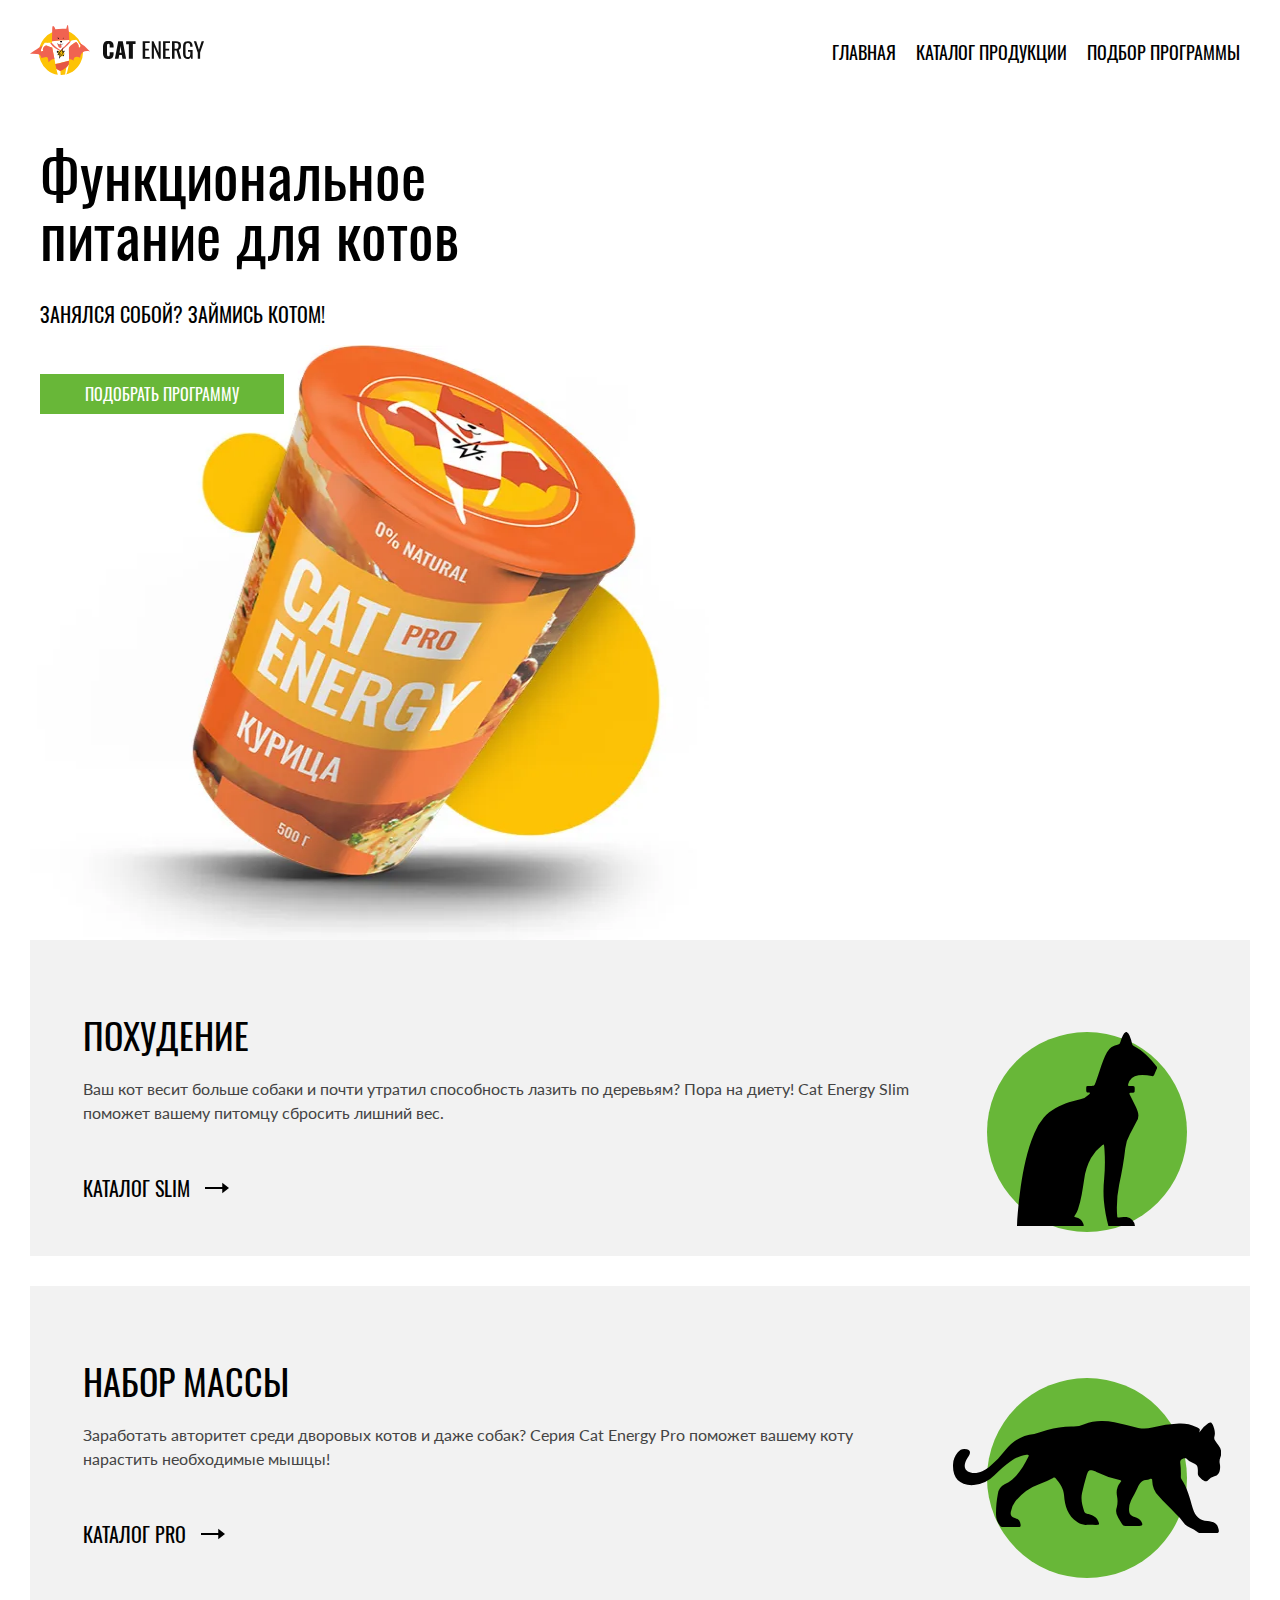
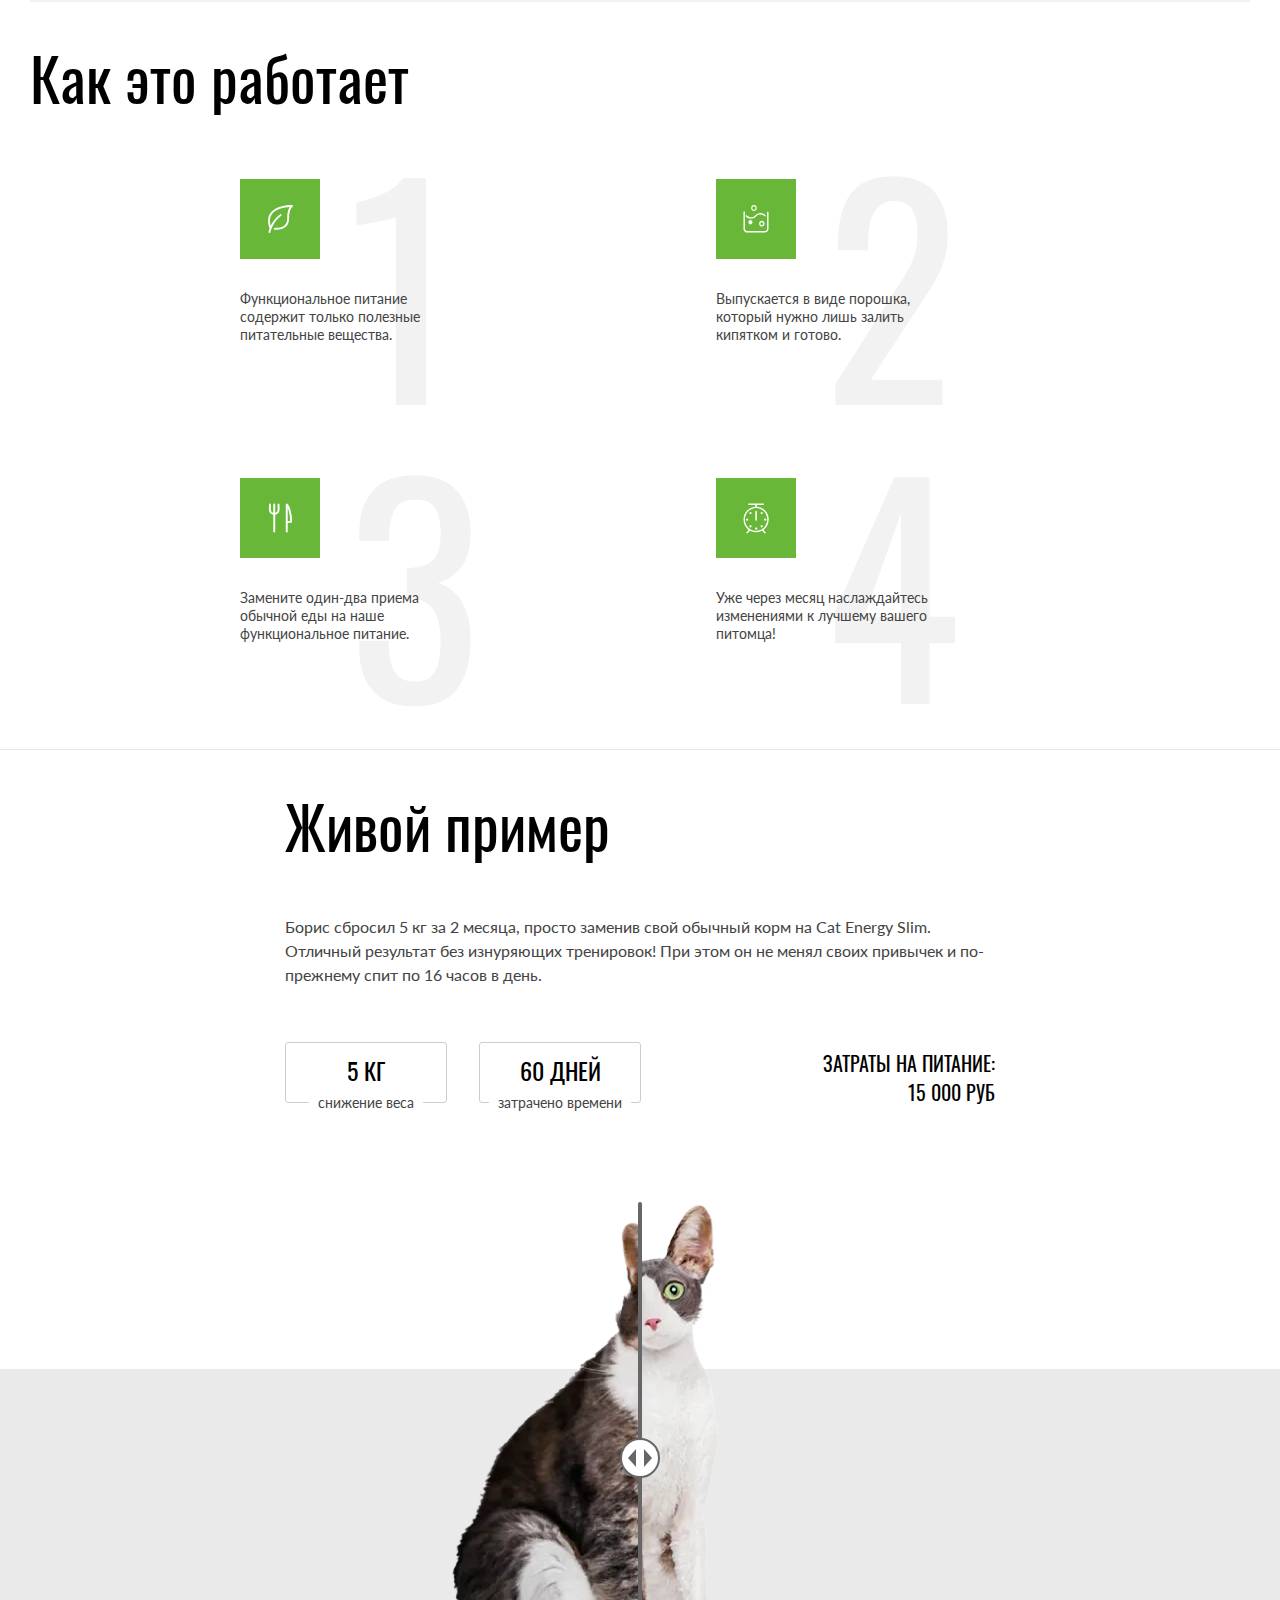
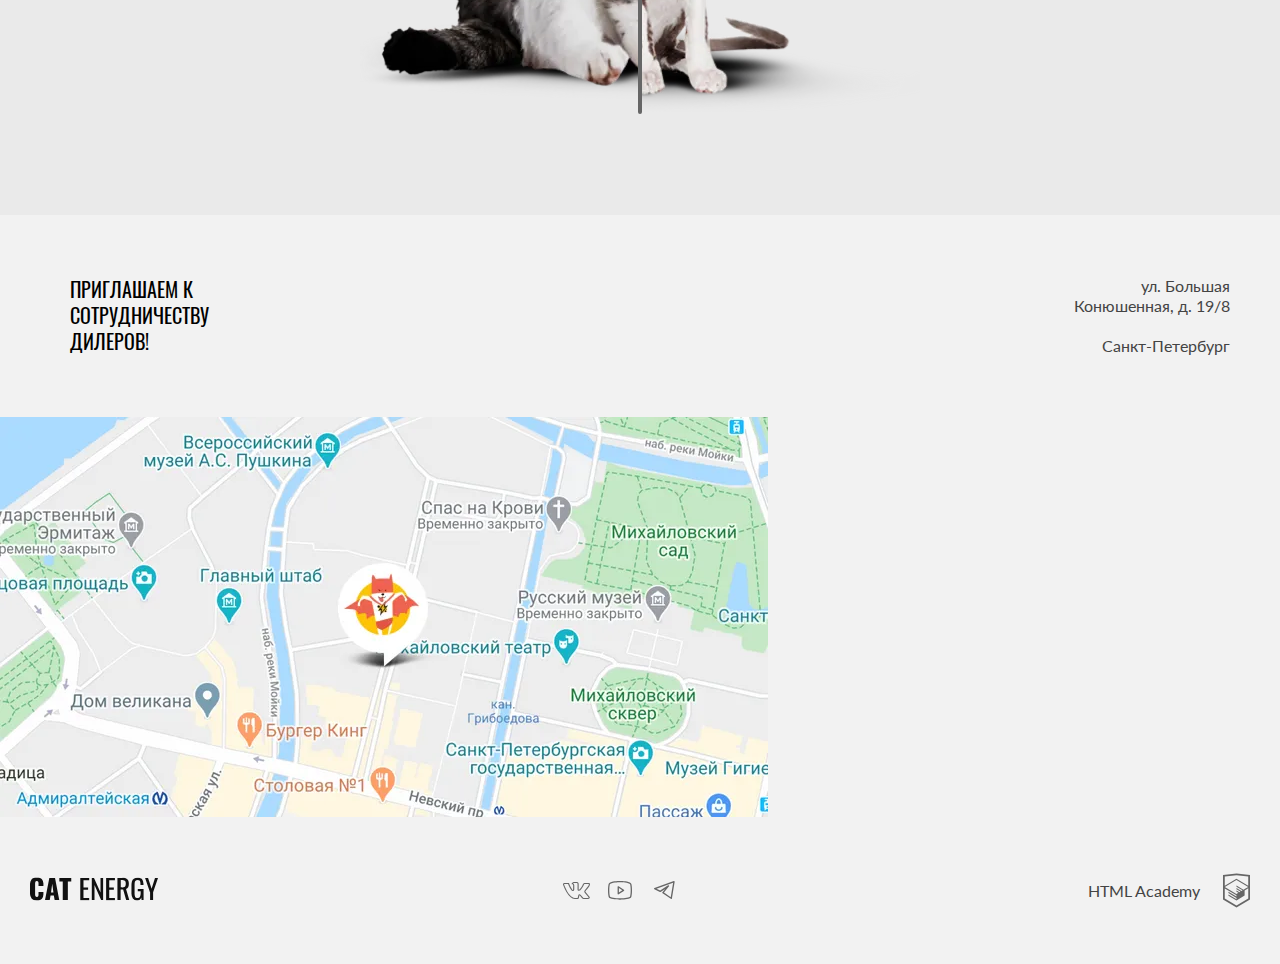
==== commit 60fae3cb: "Deploying to gh-pages from @ DrZhuker/2461377-cat-energy-31@9c6f510311880003d0cb2688ad47b7532093831d" ====
--- a/index.html
+++ b/index.html
@@ -1,5 +1 @@
-<!DOCTYPE html><html lang="ru"><head><meta charset="UTF-8"><title>CAT ENERGY</title><meta name="viewport" content="width=device-width,initial-scale=1"><link rel="apple-touch-icon" sizes="180x180" href="favicons/apple-touch-icon.png"><link rel="icon" type="image/png" sizes="32x32" href="favicons/favicon-32x32.png"><link rel="icon" type="image/png" sizes="16x16" href="favicons/favicon-16x16.png"><link rel="manifest" href="site.webmanifest"><meta name="msapplication-TileColor" content="#da532c"><meta name="theme-color" content="#ffffff"><link rel="stylesheet" href="styles/styles.css"><meta name="viewport" content="width=device-width,initial-scale=1"></head><body><header class="main-header main-header--index"><a class="logo-img" href="index.html"><picture><source media="(min-width: 1300px)" type="image/svg+xml" width="70" height="59" srcset="images/logo-desktop-img.svg"><source media="(min-width: 768px)" type="image/svg+xml" width="60" height="50" srcset="images/logo-tablet-img.svg"><img src="images/logo-mobile-img.svg" width="33" height="38" alt="Логотип"></picture></a><a class="logo-name" href="index.html"><picture><source media="(min-width: 1300px)" type="image/svg+xml" width="118" height="21" srcset="images/logo-text.svg"><img src="images/logo-text.svg" width="101" height="18" alt="CAT ENERGY"></picture></a><button class="main-header__button button" type="button" onclick="navToggle()"><span class="main-header__open button-open" id="button-open"><span class="visually-hidden">Меню</span> <span class="button-open__line"></span> <span class="button-open__line"></span> <span class="button-open__line"></span> </span><span class="main-header__close button-close visually-hidden" id="button-close"><span class="button-close__line"></span> <span class="button-close__line"></span> <span class="visually-hidden">Закрыть</span></span></button><nav class="main-nav main-nav--index" id="main-nav"><ul class="main-nav__list"><li class="main-nav__item main-nav__item--current"><a class="main-nav__link button" href="index.html">Главная</a></li><li class="main-nav__item"><a class="main-nav__link button" href="catalog.html">Каталог продукции</a></li><li class="main-nav__item"><a class="main-nav__link button" href="order-form.html">Подбор программы</a></li></ul></nav></header><main class="main-container"><section class="hero"><div class="hero__wrapper"><h1 class="hero__title">Функциональное питание для котов</h1><p class="hero__text">Занялся собой? Займись котом!</p><picture><source media="(min-width: 1300px)" type="image/png" width="552" height="499" srcset="images/index-hero-can-desktop@1x.png, images/index-hero-can-desktop@2x.png 2x"><source media="(min-width: 768px)" type="image/png" width="709" height="609" srcset="images/index-hero-can-tablet@1x.png, images/index-hero-can-tablet@2x.png 2x"><img class="hero__image" src="images/index-hero-can-mobile@1x.png" srcset="images/index-hero-can-mobile@2x.png" width="280" height="270" alt="Банка корма с курицей"></picture><a class="hero__link button" href="#">Подобрать программу</a></div></section><section class="preview"><h2 class="visually-hidden">Предложение программ</h2><ul class="preview__card-list"><li class="preview__card-item"><article class="card-offer"><h2 class="card-offer__title">Похудение</h2><p class="card-offer__text">Ваш кот весит больше собаки и почти утратил способность лазить по деревьям? Пора на диету! Cat Energy Slim поможет вашему питомцу сбросить лишний вес.</p><a class="card-offer__link" href="#">Каталог slim <span class="card-offer__link-inner"><span class="card-offer__link-arrow"></span></span></a></article></li><li class="preview__card-item"><article class="card-offer card-offer--pro"><h2 class="card-offer__title">Набор массы</h2><p class="card-offer__text">Заработать авторитет среди дворовых котов и даже собак? Серия Cat Energy Pro поможет вашему коту нарастить необходимые мышцы!</p><a class="card-offer__link" href="#">Каталог pro <span class="card-offer__link-inner"><span class="card-offer__link-arrow"></span></span></a></article></li></ul></section><section class="faq"><h2 class="faq__title">Как это работает</h2><ol class="faq__desc-list"><li class="faq__desc-item">Функциональное питание<br>содержит только полезные питательные вещества.</li><li class="faq__desc-item">Выпускается в виде порошка, который нужно лишь залить кипятком и готово.</li><li class="faq__desc-item">Замените один-два приема<br>обычной еды на наше функциональное питание.</li><li class="faq__desc-item">Уже через месяц наслаждайтесь изменениями к лучшему вашего питомца!</li></ol></section><section class="example"><div class="example__box"><div class="example_container"><h2 class="example__title">Живой пример</h2><p class="example__text">Борис сбросил 5 кг за 2 месяца, просто заменив свой обычный корм на Cat Energy Slim. Отличный результат без изнуряющих тренировок! При этом он не менял своих привычек и по-прежнему спит по 16 часов в день.</p><div class="example__inner"><dl class="example__list"><div class="example__wrapper"><dt class="example__item">5 кг</dt><dd class="example__item-description">Снижение веса</dd></div><div class="example__wrapper"><dt class="example__item">60 дней</dt><dd class="example__item-description">Затрачено времени</dd></div></dl><p class="example__text-secondary">Затраты на питание: <span class="example__text-secondary-span">15 000 руб</span></p></div></div><div class="example__slider slider"><span class="visually-hidden">Слайдер с котиком</span><div class="slider__img slider__img--before"><picture><source media="(min-width: 768px)" type="image/png" width="560" height="512" srcset="images/index-slider-big-cat-tablet@1x.png, images/index-slider-big-cat-tablet@2x.png 2x"><img class="slider__image" src="images/index-slider-big-cat-mobile@1x.png" srcset="images/index-slider-big-cat-mobile@2x.png" width="280" height="256" alt="Жирный кот"></picture></div><div class="slider__img slider__img--after"><picture><source media="(min-width: 768px)" type="image/png" width="560" height="512" srcset="images/index-slider-skinny-cat-tablet@1x.png, images/index-slider-skinny-cat-tablet@2x.png 2x"><img class="slider__image" src="images/index-slider-skinny-cat-mobile@1x.png" srcset="images/index-slider-skinny-cat-mobile@2x.png" width="280" height="256" alt="Худой кот"></picture></div><button class="slider__button button" type="button"><span class="visually-hidden">Кнопка слайдера</span></button></div></div></section><section class="contact"><div class="contact__wrapper"><h3 class="contact__title">Приглашаем к сотрудничеству дилеров!</h3><address class="contact__address"><p>ул. Большая Конюшенная, д. 19/8</p><p>Санкт-Петербург</p></address></div><div class="contact__iframe"><iframe src="https://www.google.com/maps/embed?pb=!1m18!1m12!1m3!1d5652.872183549858!2d30.31937519473138!3d59.93890995106867!2m3!1f0!2f0!3f0!3m2!1i1024!2i768!4f13.1!3m3!1m2!1s0x4696310fca145cc1%3A0x42b32648d8238007!2z0JHQvtC70YzRiNCw0Y8g0JrQvtC90Y7RiNC10L3QvdCw0Y8g0YPQuy4sIDE5LzgsINCh0LDQvdC60YIt0J_QtdGC0LXRgNCx0YPRgNCzLCAxOTExODY!5e0!3m2!1sru!2sru!4v1713989433416!5m2!1sru!2sru" style="border:0;" allowfullscreen="" loading="lazy" referrerpolicy="no-referrer-when-downgrade"></iframe></div></section></main><footer class="main-footer"><div class="main-footer__wrapper"><a class="main-footer__link" href="index.html"><picture><source media="(min-width: 768px)" type="image/svg+xml" width="128" height="24" srcset="images/logo-text.svg"><img src="images/logo-text.svg" width="101" height="18" alt="CAT ENERGY"></picture></a><ul class="main-footer__list social-list"><li class="social-list__item"><a class="social-link social-link--vk" href="#"><span class="visually-hidden">Вконтакте</span></a></li><li class="social-list__item"><a class="social-link social-link--youtube" href="#"><span class="visually-hidden">YouTube</span></a></li><li class="social-list__item"><a class="social-link social-link--telegram" href="#"><span class="visually-hidden">Телеграмм</span></a></li></ul><div class="main-footer__htmlacademy htmlacademy"><a class="htmlacademy__link" href="#">HTML Academy</a> <a class="htmlacademy__logo" href="#"><span class="visually-hidden">HTML Academy</span></a></div></div></footer><script>function navToggle() {
-      document.getElementById("main-nav").classList.toggle("main-nav--show");
-      document.getElementById("button-open").classList.toggle("visually-hidden");
-      document.getElementById("button-close").classList.toggle("visually-hidden");
-    }</script></body></html>+<!DOCTYPE html><html lang="ru"><head><meta charset="UTF-8"><title>CAT ENERGY</title><meta name="viewport" content="width=device-width,initial-scale=1"><link rel="apple-touch-icon" sizes="180x180" href="favicons/apple-touch-icon.png"><link rel="icon" type="image/png" sizes="32x32" href="favicons/favicon-32x32.png"><link rel="icon" type="image/png" sizes="16x16" href="favicons/favicon-16x16.png"><link rel="manifest" href="site.webmanifest"><link rel="preload" href="fonts/lato/Lato-Regular.woff2" as="font"><link rel="preload" href="fonts/oswald/oswaldregular.woff2" as="font"><meta name="msapplication-TileColor" content="#da532c"><meta name="theme-color" content="#ffffff"><link rel="stylesheet" href="styles/styles.css"><meta name="viewport" content="width=device-width,initial-scale=1"></head><body><header class="main-header main-header--index"><a class="logo-img" href="index.html"><picture><source media="(min-width: 1300px)" type="image/svg+xml" width="70" height="59" srcset="images/logo-desktop-img.svg"><source media="(min-width: 768px)" type="image/svg+xml" width="60" height="50" srcset="images/logo-tablet-img.svg"><img src="images/logo-mobile-img.svg" width="33" height="38" alt="Логотип"></picture></a><a class="logo-name" href="index.html"><picture><source media="(min-width: 1300px)" type="image/svg+xml" width="118" height="21" srcset="images/logo-text.svg"><img src="images/logo-text.svg" width="101" height="18" alt="CAT ENERGY"></picture></a><button class="main-header__button button" type="button" onclick="navToggle()"><span class="main-header__open button-open" id="button-open"><span class="visually-hidden">Меню</span> <span class="button-open__line"></span> <span class="button-open__line"></span> <span class="button-open__line"></span> </span><span class="main-header__close button-close main-header__invisible" id="button-close"><span class="button-close__line"></span> <span class="button-close__line"></span> <span class="visually-hidden">Закрыть</span></span></button><nav class="main-nav main-nav--index" id="main-nav"><ul class="main-nav__list"><li class="main-nav__item main-nav__item--current"><a class="main-nav__link button" href="index.html">Главная</a></li><li class="main-nav__item"><a class="main-nav__link button" href="catalog.html">Каталог продукции</a></li><li class="main-nav__item"><a class="main-nav__link button" href="order-form.html">Подбор программы</a></li></ul></nav></header><main class="main-container"><section class="hero"><div class="hero__wrapper"><h1 class="hero__title">Функциональное питание для котов</h1><p class="hero__text">Занялся собой? Займись котом!</p><picture><source media="(min-width: 1300px)" type="image/webp" width="552" height="499" srcset="images/index-hero-can-desktop@1x.webp, images/index-hero-can-desktop@2x.webp 2x"><source media="(min-width: 768px)" type="image/webp" width="709" height="609" srcset="images/index-hero-can-tablet@1x.webp, images/index-hero-can-tablet@2x.webp 2x"><source type="image/webp" width="280" height="270" srcset="images/index-hero-can-mobile@1x.webp, images/index-hero-can-mobile@2x.webp 2x"><source media="(min-width: 1300px)" type="image/png" width="552" height="499" srcset="images/index-hero-can-desktop@1x.png, images/index-hero-can-desktop@2x.png 2x"><source media="(min-width: 768px)" type="image/png" width="709" height="609" srcset="images/index-hero-can-tablet@1x.png, images/index-hero-can-tablet@2x.png 2x"><img class="hero__image" src="images/index-hero-can-mobile@1x.png" srcset="images/index-hero-can-mobile@2x.png" width="280" height="270" alt="Банка корма с курицей"></picture><a class="hero__link button" href="order-form.html">Подобрать программу</a></div></section><section class="preview"><h2 class="visually-hidden">Предложение программ</h2><ul class="preview__card-list"><li class="preview__card-item"><article class="card-offer"><h2 class="card-offer__title">Похудение</h2><p class="card-offer__text">Ваш кот весит больше собаки и почти утратил способность лазить по деревьям? Пора на диету! Cat Energy Slim поможет вашему питомцу сбросить лишний вес.</p><a class="card-offer__link" href="catalog-slim.html">Каталог slim <span class="card-offer__link-inner"><span class="card-offer__link-arrow"></span></span></a></article></li><li class="preview__card-item"><article class="card-offer card-offer--pro"><h2 class="card-offer__title">Набор массы</h2><p class="card-offer__text">Заработать авторитет среди дворовых котов и даже собак? Серия Cat Energy Pro поможет вашему коту нарастить необходимые мышцы!</p><a class="card-offer__link" href="catalog-pro.html">Каталог pro <span class="card-offer__link-inner"><span class="card-offer__link-arrow"></span></span></a></article></li></ul></section><section class="faq"><h2 class="faq__title">Как это работает</h2><ol class="faq__desc-list"><li class="faq__desc-item">Функциональное питание<br>содержит только полезные питательные вещества.</li><li class="faq__desc-item">Выпускается в виде порошка, который нужно лишь залить кипятком и готово.</li><li class="faq__desc-item">Замените один-два приема<br>обычной еды на наше функциональное питание.</li><li class="faq__desc-item">Уже через месяц наслаждайтесь изменениями к лучшему вашего питомца!</li></ol></section><section class="example"><div class="example__box"><div class="example_container"><h2 class="example__title">Живой пример</h2><p class="example__text">Борис сбросил 5 кг за 2 месяца, просто заменив свой обычный корм на Cat Energy Slim. Отличный результат без изнуряющих тренировок! При этом он не менял своих привычек и по-прежнему спит по 16 часов в день.</p><div class="example__inner"><dl class="example__list"><div class="example__wrapper"><dt class="example__item">5 кг</dt><dd class="example__item-description">Снижение веса</dd></div><div class="example__wrapper"><dt class="example__item">60 дней</dt><dd class="example__item-description">Затрачено времени</dd></div></dl><p class="example__text-secondary">Затраты на питание: <span class="example__text-secondary-span">15 000 руб</span></p></div></div><div class="example__slider slider"><span class="visually-hidden">Слайдер с котиком</span><div class="slider__img slider__img--before"><picture><source media="(min-width: 768px)" type="image/webp" width="560" height="512" srcset="images/index-slider-big-cat-tablet@1x.webp 1x,images/index-slider-big-cat-tablet@2x.webp 2x"><source type="image/webp" width="280" height="256" srcset="images/index-slider-big-cat-mobile@1x.webp, images/index-slider-big-cat-mobile@2x.webp 2x"><source media="(min-width: 768px)" type="image/png" width="560" height="512" srcset="images/index-slider-big-cat-tablet@1x.png, images/index-slider-big-cat-tablet@2x.png 2x"><img class="slider__image" src="images/index-slider-big-cat-mobile@1x.png" srcset="images/index-slider-big-cat-mobile@2x.png" width="280" height="256" alt="Жирный кот"></picture></div><div class="slider__img slider__img--after"><picture><source media="(min-width: 768px)" type="image/webp" width="560" height="512" srcset="images/index-slider-skinny-cat-tablet@1x.webp 1x,images/index-slider-skinny-cat-tablet@2x.webp 2x"><source type="image/webp" width="280" height="256" srcset="images/images/index-slider-skinny-cat-mobile@1x.webp, images/index-slider-skinny-cat-mobile@2x.webp 2x"><source media="(min-width: 768px)" type="image/png" width="560" height="512" srcset="images/index-slider-skinny-cat-tablet@1x.png, images/index-slider-skinny-cat-tablet@2x.png 2x"><img class="slider__image" src="images/index-slider-skinny-cat-mobile@1x.png" srcset="images/index-slider-skinny-cat-mobile@2x.png" width="280" height="256" alt="Худой кот"></picture></div><button class="slider__button button" type="button"><span class="visually-hidden">Кнопка слайдера</span></button></div></div></section><section class="contact"><div class="contact__wrapper"><h3 class="contact__title">Приглашаем к сотрудничеству дилеров!</h3><address class="contact__address"><p>ул. Большая Конюшенная, д. 19/8</p><p>Санкт-Петербург</p></address></div><div class="contact__iframe"><iframe src="https://www.google.com/maps/embed?pb=!1m18!1m12!1m3!1d5652.872183549858!2d30.31937519473138!3d59.93890995106867!2m3!1f0!2f0!3f0!3m2!1i1024!2i768!4f13.1!3m3!1m2!1s0x4696310fca145cc1%3A0x42b32648d8238007!2z0JHQvtC70YzRiNCw0Y8g0JrQvtC90Y7RiNC10L3QvdCw0Y8g0YPQuy4sIDE5LzgsINCh0LDQvdC60YIt0J_QtdGC0LXRgNCx0YPRgNCzLCAxOTExODY!5e0!3m2!1sru!2sru!4v1713989433416!5m2!1sru!2sru" style="border:0;" allowfullscreen="" loading="lazy" referrerpolicy="no-referrer-when-downgrade"></iframe></div></section></main><footer class="main-footer"><div class="main-footer__wrapper"><a class="main-footer__link" href="index.html"><picture><source media="(min-width: 768px)" type="image/svg+xml" width="128" height="24" srcset="images/logo-text.svg"><img src="images/logo-text.svg" width="101" height="18" alt="CAT ENERGY"></picture></a><ul class="main-footer__list social-list"><li class="social-list__item"><a class="social-link social-link--vk" href="#"><span class="visually-hidden">Вконтакте</span></a></li><li class="social-list__item"><a class="social-link social-link--youtube" href="#"><span class="visually-hidden">YouTube</span></a></li><li class="social-list__item"><a class="social-link social-link--telegram" href="#"><span class="visually-hidden">Телеграмм</span></a></li></ul><div class="main-footer__htmlacademy htmlacademy"><a class="htmlacademy__link" href="https://htmlacademy.ru/intensive/adaptive">HTML Academy</a> <a class="htmlacademy__logo" href="https://htmlacademy.ru/intensive/adaptive"><span class="visually-hidden">HTML Academy</span></a></div></div></footer><script src="scripts/index.js"></script></body></html>--- a/styles/styles.css
+++ b/styles/styles.css
@@ -1 +1 @@
-@font-face{font-family:Lato;font-weight:400;font-style:normal;font-display:swap;src:url(../fonts/lato/Lato-Regular.woff2)format("woff2")}@font-face{font-family:Oswald;font-weight:400;font-style:normal;font-display:swap;src:url(../fonts/oswald/oswaldregular.woff2)format("woff2")}*,:before,:after{box-sizing:border-box}body{color:#444;min-width:320px;margin:0;font-family:Lato,sans-serif;font-size:14px;line-height:18px}.visually-hidden{white-space:nowrap;-webkit-clip-path:inset(100%);clip-path:inset(100%);clip:rect(0 0 0 0);border:0;width:1px;height:1px;margin:-1px;padding:0;position:absolute;overflow:hidden}.button{color:#fff;text-transform:uppercase;background-color:#68b738;border:none;justify-content:center;align-items:center;font-family:Oswald,sans-serif;font-size:16px;line-height:20px;display:flex}.button:hover,.button:focus-visible{background-color:#5eaa2f}.button:active{color:#8ec36d;background-color:#5eaa2f}.button-open{flex-wrap:wrap;justify-content:center;width:24px;height:20px;display:flex;position:relative}.button-open__line{background-color:#000;width:24px;height:2px;margin-bottom:6px}.button-open__line:nth-child(4){margin-bottom:0}.button-close{flex-wrap:wrap;justify-content:center;width:18px;height:18px;display:flex;position:relative}.button-close__line{background-color:#000;width:24px;height:2px;position:absolute;top:8px;transform:rotate(45deg)}.button-close__line:nth-child(2){transform:rotate(-45deg)}.container{min-width:300px;max-width:400px}.main-header{text-transform:uppercase;z-index:10;justify-content:space-between;align-items:center;margin:0 auto;padding:13px 10px 13px 20px;display:flex}@media (width>=768px){.main-header{padding:25px 30px 0}}@media (width>=1300px){.main-header{width:100%;max-width:1300px;padding:55px 40px 0}.main-header--index{position:absolute;left:50%;transform:translate(-50%)}}.main-header a{text-decoration:none}.main-header__button{background-color:#0000;min-width:44px;min-height:44px;display:grid}@media (width>=768px){.main-header__button{display:none}}.main-header__open,.main-header__close{grid-area:1/1/-1/-1}.main-header__button:hover,.main-header__button:focus{opacity:.6;background-color:#0000}.main-header__button:active{opacity:.3;background-color:#0000}.logo-img{display:block}.logo-img:hover,.logo-img:focus{opacity:.6}.logo-img:active{opacity:.3}.logo-name{display:block}@media (width>=768px){.logo-name{margin-left:13px}}.logo-name:hover,.logo-name:focus{opacity:.6}.logo-name:active{opacity:.3}.main-nav{display:none}@media (width>=768px){.main-nav{margin-left:auto;display:flex}}.main-nav--show{display:block;position:absolute;top:65px;left:0;right:0}.main-nav__list{margin:0;padding:0;list-style-type:none}@media (width>=768px){.main-nav__list{gap:33px;display:flex}}.main-nav__item{border-top:1px solid #e6e6e6}.main-nav__item:last-child{border-bottom:1px solid #e6e6e6}@media (width>=768px){.main-nav__item{border:none}.main-nav__item:last-child{border-bottom:none}}.main-nav__link{color:#000;text-align:center;background-color:#fff;min-width:320px;padding-top:22px;padding-bottom:22px;font-family:Oswald,sans-serif;font-size:20px;font-weight:400;line-height:20px;text-decoration:none;display:block}@media (width>=768px){.main-nav__link{min-width:65px;padding-top:14px;padding-bottom:14px;font-size:18px;line-height:24px}}@media (width>=1300px){.main-nav__link{font-size:20px;line-height:30px}}.main-nav__link:hover,.main-nav__link:focus{color:#666;background-color:#fff}@media (width>=1300px){.main-nav__link:hover,.main-nav__link:focus{opacity:.6;font-size:20px;line-height:30px}}.main-nav__link:active{color:#b3b3b3;background-color:#fff}@media (width>=1300px){.main-nav__link:active{opacity:.3;font-size:20px;line-height:30px}}.main-nav__item--current{position:relative}.main-nav__item--current:before{content:"";height:2px;position:absolute;bottom:0;left:0;right:0}@media (width>=768px){.main-nav__item--current:before{background-color:#68b738}}@media (width>=1300px){.main-nav--index .main-nav__link{background-color:inherit;color:#fff}.main-nav--index .main-nav__link:hover,.main-nav--index .main-nav__link:focus{opacity:.6}.main-nav--index .main-nav__link:active{opacity:.3}}@media (width>=768px){.main-nav--index .main-nav__item--current:before{background-color:#fff}}.hero{color:#fff;text-align:center;background-image:-webkit-image-set(url(../images/index-hero-background-mobile@2x.png) 1x,url(../images/index-hero-background-mobile@1x.png) 2x),-webkit-linear-gradient(#62a63a 302px,#0000 302px);background-image:image-set("../images/index-hero-background-mobile@2x.png" 1x,"../images/index-hero-background-mobile@1x.png" 2x),linear-gradient(#62a63a 302px,#0000 302px);background-position:top;background-repeat:no-repeat;background-size:320px 302px,100%;margin:0 auto 20px;padding-top:27px;padding-left:20px;padding-right:20px;font-family:Oswald,sans-serif;display:flex}@media (width>=768px){.hero{color:#000;background-image:none;margin-bottom:526px;padding-top:65px;padding-left:40px;padding-right:40px;position:relative}}@media (width>=1300px){.hero{background-image:-webkit-image-set(url(../images/index-hero-background-desktop@2x.png) 1x,url(../images/index-hero-background-desktop@1x.png) 2x),-webkit-linear-gradient(90deg,#fff 50%,#62a63a 50%);background-image:image-set("../images/index-hero-background-desktop@2x.png" 1x,"../images/index-hero-background-desktop@1x.png" 2x),linear-gradient(90deg,#fff 50%,#62a63a 50%);background-position:calc(50% + 520px) bottom,50%;background-repeat:no-repeat;background-size:1041px 694px,100%;min-height:694px;margin-bottom:82px;padding-top:143px}}.hero__wrapper{flex-direction:column;display:flex}@media (width<768px){.hero__wrapper{margin:0 auto}}@media (width>=1300px){.hero__wrapper{width:1300px;margin:0 auto;padding-top:81px;padding-left:120px;padding-right:120px;position:relative}}.hero__title{margin:0 0 25px;font-size:36px;font-weight:400;line-height:36px}@media (width>=768px){.hero__title{text-align:left;max-width:480px;margin-bottom:40px;font-family:Oswald,sans-serif;font-size:60px;font-weight:400;line-height:60px}}.hero__text{text-transform:uppercase;margin:0 0 29px}@media (width>=768px){.hero__text{text-align:left;margin-bottom:50px;font-family:Oswald,sans-serif;font-size:20px;font-weight:400;line-height:20px}}@media (width>=1300px){.hero__text{margin-bottom:52px}}.hero__image{margin:0 auto 3px;display:block}@media (width>=768px){.hero__image{z-index:-1;margin:0;padding-left:30px;position:absolute;top:266px;left:0}}@media (width>=1300px){.hero__image{z-index:0;margin:0;padding:0;position:absolute;top:0;left:487px}}.hero__link{padding:10px 20px;text-decoration:none}@media (width>=768px){.hero__link{max-width:244px}}@media (width>=1300px){.hero__link{padding-left:40px;padding-right:40px}}.preview{flex-wrap:wrap;margin-bottom:20px;padding-left:20px;padding-right:20px;display:flex}@media (width>=768px){.preview{margin-bottom:45px;padding-left:30px;padding-right:30px}}@media (width>=1300px){.preview{width:100%;max-width:1300px;margin:0 auto 71px;padding-left:40px;padding-right:40px}}.preview__card-list{flex-wrap:wrap;gap:20px;margin:0;padding:0;list-style-type:none;display:flex}@media (width>=768px){.preview__card-list{gap:30px}}@media (width>=1300px){.preview__card-list{gap:80px}}.card-offer{background-color:#f2f2f2;padding:20px;position:relative}@media (width>=768px){.card-offer{padding:77px 53px 53px}}@media (width>=1300px){.card-offer{max-width:570px;padding:77px 52px 59px}}.card-offer:before{content:"";background-color:#68b738;border-radius:50%;width:50px;height:50px;position:absolute;top:21px;left:20px}@media (width>=768px){.card-offer:before{width:200px;height:200px;top:92px;left:auto;right:63px}}@media (width>=1300px){.card-offer:before{width:100px;height:100px;top:47px;left:52px}}.card-offer:after{content:"";background-image:url(../icons/stack.svg#cat-slim);background-position:50%;background-repeat:no-repeat;background-size:36px 50px;width:50px;height:50px;position:absolute;top:21px;left:20px}@media (width>=768px){.card-offer:after{background-size:140px 194px;width:140px;height:194px;top:92px;left:auto;right:93px}}@media (width>=1300px){.card-offer:after{background-size:70px 97px;width:70px;height:97px;top:41px;left:67px}}.card-offer--pro:after{content:"";background-image:url(../icons/stack.svg#cat-pro);background-position:50%;background-repeat:no-repeat;background-size:67px 28px;min-width:67px;min-height:50px;position:absolute;top:21px;left:10px}@media (width>=768px){.card-offer--pro:after{background-size:268px 112px;width:268px;height:112px;top:135px;left:auto;right:29px}}@media (width>=1300px){.card-offer--pro:after{background-size:134px 56px;width:134px;height:56px;top:67px;left:33px}}.card-offer__title{color:#000;text-transform:uppercase;margin:0 0 12px;padding-top:10px;padding-left:70px;font-family:Oswald,sans-serif;font-size:24px;font-weight:400;line-height:37px}@media (width>=768px){.card-offer__title{margin-bottom:24px;padding:0 230px 0 0;font-family:Oswald,sans-serif;font-size:36px;font-weight:400;line-height:36px}}@media (width>=1300px){.card-offer__title{margin-bottom:73px;padding-left:162px;padding-right:0}}.card-offer__text{border-bottom:1px solid #d9d9d9;margin:0 0 15px;padding-bottom:23px}@media (width>=768px){.card-offer__text{text-align:left;border:none;margin-bottom:48px;padding:0 270px 0 0;font-family:Lato,sans-serif;font-size:16px;font-weight:400;line-height:24px}}@media (width>=1300px){.card-offer__text{margin-bottom:23px;padding-right:0}}.card-offer__link{text-transform:uppercase;color:#000;align-items:center;max-width:140px;font-family:Oswald,sans-serif;font-size:16px;font-weight:400;line-height:16px;text-decoration:none;display:flex}@media (width>=768px){.card-offer__link{max-width:200px;font-size:20px;line-height:30px}}.card-offer__link-inner{width:32px;height:12px;margin-left:15px;position:relative;overflow:hidden}.card-offer__link-arrow{background-image:url(../icons/stack.svg#arrow);width:32px;height:12px;transition:transform .3s;position:absolute;right:8px}.card-offer__link:hover .card-offer__link-arrow{transform:translate(8px)}.card-offer__link:active{opacity:.3}.faq{margin-bottom:49px;padding-left:20px;padding-right:20px}@media (width>=768px){.faq{padding-left:30px;padding-right:30px}}@media (width>=1300px){.faq{width:100%;max-width:1300px;margin:0 auto 69px;padding-left:40px;padding-right:40px}}.faq__title{color:#000;margin:0 0 40px;font-family:Oswald,sans-serif;font-size:36px;font-weight:400;line-height:40px}@media (width>=768px){.faq__title{margin-bottom:32px;font-size:60px;line-height:60px}}@media (width>=1300px){.faq__title{margin-bottom:72px}}.faq__desc-list{counter-reset:faq;flex-wrap:wrap;gap:20px;margin:0;padding:0;list-style-type:none;display:flex}@media (width>=768px){.faq__desc-list{justify-content:space-between;row-gap:37px;max-width:800px;margin:0 auto;padding-right:79px}}@media (width>=1300px){.faq__desc-list{width:100%;max-width:1300px;padding-right:0}}.faq__desc-item{min-height:60px;padding-left:80px;position:relative}@media (width>=768px){.faq__desc-item{max-width:245px;padding-top:151px;padding-bottom:57px;padding-left:0}}.faq__desc-item:before{content:"";background-color:#68b738;background-image:url(../icons/stack.svg#leaf);background-position:50%;background-repeat:no-repeat;background-size:25px 28px;width:60px;height:60px;position:absolute;left:0}@media (width>=768px){.faq__desc-item:before{width:80px;height:80px;top:40px}.faq__desc-item:after{z-index:-1;counter-increment:faq;content:counter(faq)"";color:#f2f2f2;font-family:Oswald,sans-serif;font-size:280px;font-weight:400;line-height:280px;position:absolute;top:0;left:108px}}.faq__desc-item:nth-child(2):before{background-image:url(../icons/stack.svg#wash);background-size:26px 28px}.faq__desc-item:nth-child(3):before{background-image:url(../icons/stack.svg#eat);background-size:25px 30px}.faq__desc-item:nth-child(4):before{background-image:url(../icons/stack.svg#timer);background-size:26px 31px}.example{background-color:#eaeaea}@media (width>=768px){.example{background-image:linear-gradient(#fff 619px,#eaeaea 619px);border-top:1px solid #e6e6e6}}@media (width>=1300px){.example{background-image:linear-gradient(#fff 136px,#f2f2f2 136px);border-top:none;width:100%}}.example__box{max-width:400px;margin:0 auto;padding:20px}@media (width>=768px){.example__box{max-width:770px;padding:45px 30px 101px}}@media (width>=1300px){.example__box{background-image:linear-gradient(#fff 136px,#f2f2f2 136px);justify-content:space-between;width:100%;max-width:1300px;padding:0 0 75px;display:flex}.example_container{max-width:450px}}.example__title{color:#000;margin:0 0 40px;font-family:Oswald,sans-serif;font-size:36px;font-weight:400;line-height:40px}@media (width>=768px){.example__title{margin-bottom:60px;font-size:60px;line-height:60px}}@media (width>=1300px){.example__title{margin-bottom:146px}}.example__text{margin:0 0 20px}@media (width>=768px){.example__text{margin-bottom:55px;font-size:16px;line-height:24px}}@media (width>=1300px){.example__text{margin-bottom:69px}}.example__inner{flex-wrap:wrap;justify-content:center;display:flex}@media (width>=768px){.example__inner{justify-content:space-between;margin-bottom:99px}}@media (width>=1300px){.example__inner{margin-bottom:0}}.example__list{flex-wrap:wrap;justify-content:space-around;gap:32px;max-width:400px;margin:0 auto 34px;display:flex}@media (width>=768px){.example__list{margin:0}}@media (width>=1300px){.example__list{margin-bottom:60px}}.example__wrapper{flex-wrap:wrap;display:flex;position:relative}.example__item{text-align:center;text-transform:uppercase;color:#000;border:1px solid #cdcdcd;border-radius:3px;min-width:124px;padding:14px 20px 17px;font-family:Oswald,sans-serif;font-size:24px;font-weight:400;line-height:24px;position:relative}@media (width>=768px){.example__item{min-width:162px;padding:15px 20px 20px}}.example__item-description{text-align:center;text-transform:lowercase;background-color:#eaeaea;width:-moz-fit-content;width:fit-content;margin:0;padding-left:15px;padding-right:15px;font-family:Lato,sans-serif;font-size:12px;font-weight:400;line-height:12px;position:absolute;bottom:0;left:50%;transform:translate(-50%)translateY(50%)}@media (width>=768px){.example__item-description{background-color:#fff;width:max-content;padding-left:9px;padding-right:9px;font-size:14px;line-height:14px}}@media (width>=1300px){.example__item-description{background-color:#f2f2f2}}.example__text-secondary{text-align:center;text-transform:uppercase;color:#000;margin:0 0 20px;font-family:Oswald,sans-serif;font-size:14px;font-weight:400;line-height:20px}@media (width>=768px){.example__text-secondary{text-align:right;max-width:180px;margin-top:11px;margin-bottom:0;font-size:20px;line-height:20px}}@media (width>=1300px){.example__text-secondary{gap:63px;min-width:330px;margin-top:0;display:flex}}@media (width>=768px){.example__text-secondary-span{margin-top:9px;display:block}}@media (width>=1300px){.example__text-secondary-span{margin:0}}.example__slider{margin:0 auto}@media (width>=1300px){.example__slider{margin:0}}.slider{--position:50%;grid-template-columns:1fr;width:280px;display:grid;position:relative}@media (width>=768px){.slider{width:560px}}.slider__image{object-fit:cover;width:280px;height:256px;display:block}@media (width>=768px){.slider__image{width:560px;height:512px}}.slider__img{grid-area:1/1/span 1/span 1}.slider__img--before{width:var(--position);z-index:2;background-color:#eaeaea;overflow:hidden}@media (width>=768px){.slider__img--before{background-color:none;background-image:linear-gradient(#fff 167px,#eaeaea 167px)}}@media (width>=1300px){.slider__img--before{background-color:none;background-image:linear-gradient(#fff 136px,#f2f2f2 136px)}}.slider__img--after{z-index:1}.slider__button{top:0;bottom:0;left:var(--position);z-index:3;background-color:#666;border-radius:2px;grid-area:1/1/span 1/span 1;width:4px;margin:0;padding:0;position:absolute;transform:translate(-50%)}.slider__button:before{content:"";background-color:#fff;border:2px solid #666;border-radius:50%;width:40px;height:40px;position:absolute}.slider__button:after{content:"";background-color:#666;width:24px;height:18px;position:absolute;-webkit-mask-image:url(../icons/stack.svg#slider-arrow);mask-image:url(../icons/stack.svg#slider-arrow);-webkit-mask-repeat:no-repeat;mask-repeat:no-repeat}.slider__button:hover,.slider__button:focus{background-color:#68b738}.slider__button:hover:before,.slider__button:focus:before{border:2px solid #68b738}.slider__button:hover:after,.slider__button:focus:after{background-color:#68b738}.slider__button:active{background-color:#9ecc82}.slider__button:active:before{border:2px solid #9ecc82}.slider__button:active:after{background-color:#9ecc82}.contact{background-color:#f2f2f2;min-width:320px;margin:0 auto;display:grid}@media (width>=1300px){.contact{width:100%;position:relative}}.contact__wrapper{grid-template-columns:140px 140px;justify-content:space-between;padding:20px 26px;display:grid}@media (width>=768px){.contact__wrapper{padding:61px 70px}}@media (width>=1300px){.contact__wrapper{background-color:#fff;grid-template-columns:160px 160px;gap:87px;margin-top:95px;padding:61px 80px;position:absolute;left:calc(50% - 650px)}}.contact__title{text-align:left;text-transform:uppercase;color:#000;margin:0;font-family:Oswald,sans-serif;font-size:16px;font-weight:400;line-height:20px}@media (width>=768px){.contact__title{font-size:20px;line-height:26px}}.contact__address{text-align:left;font-style:normal;line-height:20px}@media (width>=768px){.contact__address{text-align:right;min-width:160px;font-size:16px}}.contact__address p{margin:0;display:block}@media (width>=768px){.contact__address p:first-child{margin-bottom:20px}}.contact__iframe{background-image:-webkit-image-set(url(../images/contact-map-mobile@2x.png) 1x,url(../images/contact-map-mobile@1x.png) 1x);background-image:image-set("../images/contact-map-mobile@2x.png" 1x,"../images/contact-map-mobile@1x.png" 1x);background-repeat:no-repeat;background-size:320px 362px;min-width:320px;height:362px}@media (width>=768px){.contact__iframe{background-image:image-set url(../images/contact-map-tablet@2x.png),url(../images/contact-map-tablet@1x.png);background-size:768px 400px;min-width:768px;height:400px}}@media (width>=1300px){.contact__iframe{background-image:image-set url(../images/contact-map-desktop@2x.png),url(../images/contact-map-desktop@1x.png);background-size:contain;min-width:1440px;height:400px}}.contact__iframe iframe{width:100%;height:362px}@media (width>=768px){.contact__iframe iframe{height:400px}}.social-list{flex-wrap:wrap;justify-content:center;margin:0;padding:0;list-style-type:none;display:flex}.social-link{width:44px;height:62px;display:block;position:relative}.social-link:before{content:"";background-color:#666;width:44px;height:62px;position:absolute}@media (width>=768px){.social-link,.social-link:before{height:37px}}.social-link--vk:before{-webkit-mask-image:url(../icons/stack.svg#vk);mask-image:url(../icons/stack.svg#vk);-webkit-mask-position:50%;mask-position:50%;-webkit-mask-size:27px 17px;mask-size:27px 17px;-webkit-mask-repeat:no-repeat;mask-repeat:no-repeat}.social-link--youtube:before{-webkit-mask-image:url(../icons/stack.svg#youtube);mask-image:url(../icons/stack.svg#youtube);-webkit-mask-position:50%;mask-position:50%;-webkit-mask-size:24px 19px;mask-size:24px 19px;-webkit-mask-repeat:no-repeat;mask-repeat:no-repeat}.social-link--telegram:before{-webkit-mask-image:url(../icons/stack.svg#telegram);mask-image:url(../icons/stack.svg#telegram);-webkit-mask-position:50%;mask-position:50%;-webkit-mask-size:21px 19px;mask-size:21px 19px;-webkit-mask-repeat:no-repeat;mask-repeat:no-repeat}.social-link:hover:before,.social-link:focus:before{background-color:#68b738}.social-link:active:before{background-color:#c9e1bb}.main-footer{background-color:#f2f2f2}.main-footer__wrapper{flex-wrap:wrap;justify-content:center;margin:0 auto;padding:40px 20px;display:flex}@media (width>=768px){.main-footer__wrapper{flex-wrap:nowrap;align-items:center;padding:55px 30px}}@media (width>=1300px){.main-footer__wrapper{width:100%;max-width:1300px;padding-left:40px;padding-right:40px}}.main-footer__link{text-align:center;border-bottom:1px solid #d9d9d9;width:100%;padding-bottom:20px}@media (width>=768px){.main-footer__link{border:none;width:auto;padding:0}}.main-footer__link:hover,.main-footer__link:focus{opacity:.6}.main-footer__link:active{opacity:.3}.main-footer__list{border-bottom:1px solid #d9d9d9;width:100%;margin-bottom:20px}@media (width>=768px){.main-footer__list{border:none;margin:0}}.htmlacademy{justify-content:space-between;align-items:center;width:100%;display:flex}@media (width>=768px){.htmlacademy{justify-content:flex-end;gap:23px;max-width:168px}}.htmlacademy__link{color:#444;font-family:Lato,sans-serif;font-size:16px;font-weight:400;line-height:20px;text-decoration:none}.htmlacademy__logo{background-color:#666;width:27px;height:37px;-webkit-mask-image:url(../icons/stack.svg#htmlacademy);mask-image:url(../icons/stack.svg#htmlacademy);-webkit-mask-position:50%;mask-position:50%;-webkit-mask-size:27px 37px;mask-size:27px 37px;-webkit-mask-repeat:no-repeat;mask-repeat:no-repeat}.htmlacademy:hover .htmlacademy__logo,.htmlacademy:focus .htmlacademy__logo{background-color:#68b738}.htmlacademy:active{opacity:.3}.catalog-primary{border-top:1px solid #d9d9d9;margin-bottom:25px;padding-top:27px}@media (width>=768px){.catalog-primary{border-top:none;margin-bottom:74px;padding:65px 30px 0}}@media (width>=1300px){.catalog-primary{width:100%;max-width:1300px;margin:0 auto 71px;padding:74px 40px 0}}.catalog-primary__title{color:#000;margin:0 0 41px;padding-left:20px;padding-right:20px;font-family:Oswald,sans-serif;font-size:36px;font-weight:400;line-height:36px}@media (width>=768px){.catalog-primary__title{margin-bottom:84px;padding:0;font-size:60px;font-weight:400;line-height:60px}}.catalog-primary__catalog-primary-list{margin:0;padding:0;list-style-type:none}@media (width>=768px){.catalog-primary__catalog-primary-list{flex-wrap:wrap;justify-content:space-between;gap:60px;display:flex}}@media (width>=1300px){.catalog-primary__catalog-primary-list{gap:80px}}@media (width>=768px){.product-card{padding-top:81px}}.product-card__wrapper{border-top:1px solid #ebebeb;grid-template-columns:140px 1fr;padding:20px 20px 25px;display:grid}@media (width>=768px){.product-card__wrapper{background-color:#f2f2f2;border-top:none;grid-template-columns:250px;padding:0 37px 40px}}@media (width>=1300px){.product-card__wrapper{grid-template-columns:169px;padding:0 38px 40px}}.product-card__image-wrapper{justify-content:center;align-items:center;height:107px;display:flex}@media (width>=768px){.product-card__image-wrapper{height:206px;margin-top:-69px;margin-bottom:24px}}.product-card__image{display:block}.product-card__list{margin:0 0 21px;padding:0;list-style-type:none}@media (width>=768px){.product-card__list{flex-direction:column;gap:5px;margin-bottom:32px;font-size:16px;font-weight:400;line-height:20px;display:flex}}@media (width>=1300px){.product-card__list{gap:4px}}.product-card__item{justify-content:space-between;display:flex}@media (width>=768px){.product-card__item:not(:first-of-type){border-bottom:1px solid #cdcdcd;padding-bottom:4px}}@media (width>=1300px){.product-card__item:not(:first-of-type){padding-bottom:5px}}.product-card__title{color:#222;margin:0 0 14px;padding-right:50px;font-family:Oswald,sans-serif;font-size:16px;font-weight:400;line-height:20px}@media (width>=768px){.product-card__title{text-align:center;margin-bottom:20px;padding-left:55px;padding-right:55px;font-size:20px;line-height:24px}}@media (width>=1300px){.product-card__title{margin-bottom:23px;padding-left:20px;padding-right:20px}}.product-card__argument,.product-card__value{margin:0}.product-card__button{grid-area:2/1/3/-1;padding:10px 30px}@media (width>=768px){.product-card__button{grid-row:4/5}}.product-card--more{border-bottom:1px solid #ebebeb;position:relative}.product-card--more:before{content:"";background-color:#d3d3d3;width:30px;height:2px;position:absolute;top:39px;left:50%;transform:translate(-50%)}.product-card--more:after{content:"";background-color:#d3d3d3;width:2px;height:30px;position:absolute;top:25px;left:50%;transform:translate(-50%)}@media (width>=768px){.product-card--more:before{z-index:2;background-color:#d3d3d3;width:60px;height:2px;top:161px;left:50%;transform:translate(-50%)}.product-card--more:after{background-color:#d3d3d3;width:2px;height:60px;top:131px;left:50%;transform:translate(-50%)}}.product-card--more .product-card__title{text-align:center;grid-area:1/1/2/-1;margin-bottom:8px;padding-top:58px;padding-right:0}@media (width>=768px){.product-card--more .product-card__title{margin-bottom:23px;padding:160px 55px 0;font-size:20px;font-weight:400;line-height:24px}}@media (width>=1300px){.product-card--more .product-card__title{margin-bottom:26px;padding:150px 20px 0}}.product-card--more .product-card__text{text-align:center;grid-area:2/1/3/-1;margin:0 0 21px}@media (width>=768px){.product-card--more .product-card__text{margin-bottom:82px;padding-left:40px;padding-right:40px;font-size:16px;line-height:18px}}@media (width>=1300px){.product-card--more .product-card__text{margin-bottom:90px;padding-left:0;padding-right:0}}.product-card--more .product-card__button{color:#444;background-color:#f2f2f2;grid-area:3/1/4/-1}.product-card--more .product-card__button:hover,.product-card--more .product-card__button:focus-visible,.product-card--more .product-card__button:active{background-color:#ebebeb}@media (width>=768px){.product-card--more .product-card__wrapper{background-color:#fff;outline:2px solid #f2f2f2;position:relative}}.catalog-secondary{margin-bottom:40px}@media (width>=768px){.catalog-secondary{margin-bottom:80px}}@media (width>=1300px){.catalog-secondary{width:100%;max-width:1300px;margin:0 auto 96px}}.catalog-secondary__wrapper{padding-left:20px;padding-right:20px}@media (width>=768px){.catalog-secondary__wrapper{padding-left:30px;padding-right:30px}}@media (width>=1300px){.catalog-secondary__wrapper{grid-template-columns:1fr 245px;column-gap:80px;padding-left:40px;padding-right:40px;display:grid}}.catalog-secondary__title{color:#000;background-color:#fff;width:max-content;margin:0 0 36px;padding-right:40px;font-family:Oswald,sans-serif;font-size:24px;font-weight:400;line-height:24px;display:flex;position:relative;box-shadow:-20px 0 #fff}@media (width>=768px){.catalog-secondary__title{box-shadow:none;padding-left:40px;padding-right:40px;font-size:32px;line-height:32px}}@media (width>=1300px){.catalog-secondary__title{grid-area:1/1/2/-1;padding-left:0;font-size:40px;line-height:40px;box-shadow:-40px 0 #fff}}.catalog-secondary__title:after{content:"";z-index:-1;background-color:#68b738;width:100vw;height:2px;position:absolute;top:10px;right:0;box-shadow:100vw 0 #68b738}@media (width>=768px){.catalog-secondary__title:after{top:15px}}@media (width>=1300px){.catalog-secondary__title:after{top:19px}}.catalog-secondary__list{margin:0 0 35px;padding:0;list-style-type:none}@media (width>=1300px){.catalog-secondary__list{margin:0}}.catalog-secondary__item{border-top:1px solid #cdcdcd}@media (width>=768px){.catalog-secondary__item{border-left:1px solid #cdcdcd;border-right:1px solid #cdcdcd}}@media (width>=1300px){.catalog-secondary__item{border-left:none;border-right:none}}.catalog-secondary__item:last-child{border-bottom:1px solid #cdcdcd}.catalog-secondary__text{color:#fff;text-align:center;background-color:#62a539;background-image:-webkit-image-set(url(../images/catalog-secondary-background-mobile@2x.png) 1x,url(../images/catalog-secondary-background-mobile@1x.png) 1x);background-image:image-set("../images/catalog-secondary-background-mobile@2x.png" 1x,"../images/catalog-secondary-background-mobile@1x.png" 1x);background-repeat:no-repeat;background-size:cover;margin:0;padding:187px 20px 43px;display:block;position:relative}@media (width>=768px){.catalog-secondary__text{text-align:left;background-image:-webkit-image-set(url(../images/catalog-secondary-background-tablet@2x.png) 1x,url(../images/catalog-secondary-background-tablet@1x.png) 1x);background-image:image-set("../images/catalog-secondary-background-tablet@2x.png" 1x,"../images/catalog-secondary-background-tablet@1x.png" 1x);background-size:cover;padding:71px 100px 69px 421px}}@media (width>=1300px){.catalog-secondary__text{text-align:center;background-image:-webkit-image-set(url(../images/catalog-secondary-background-desktop@2x.png) 1x,url(../images/catalog-secondary-background-desktop@1x.png) 1x);background-image:image-set("../images/catalog-secondary-background-desktop@2x.png" 1x,"../images/catalog-secondary-background-desktop@1x.png" 1x);background-size:cover;padding:185px 42px 43px}}.catalog-secondary__text:before{content:"";background-image:url(../icons/stack.svg#gift);background-repeat:no-repeat;background-size:78px 80px;width:78px;height:80px;position:absolute;top:59px;left:50%;transform:translate(-50%)}@media (width>=768px){.catalog-secondary__text:before{background-size:80px 82px;width:80px;height:82px;top:50%;left:77px;transform:translateY(-50%)}}@media (width>=1300px){.catalog-secondary__text:before{background-size:80px 83px;width:80px;height:83px;top:56px;left:50%;transform:translate(-50%)}}.product-card-secondary{grid-template-columns:repeat(4,1fr);padding-top:13px;padding-bottom:19px;font-family:Lato,sans-serif;font-size:14px;font-weight:400;line-height:14px;display:grid}@media (width>=768px){.product-card-secondary{grid-template-columns:repeat(2,1fr) 91px;padding:26px 38px 28px}}@media (width>=1300px){.product-card-secondary{grid-template-columns:325px 243px 82px 244px;padding:15px 0 17px}}.product-card-secondary__title{color:#222;grid-area:1/1/2/-1;margin:0 0 13px;font-family:Oswald,sans-serif;font-size:16px;font-weight:400;line-height:16px}@media (width>=768px){.product-card-secondary__title{grid-area:1/1/2/2;margin-bottom:25px;font-size:20px;line-height:20px}}.product-card-secondary__text{text-align:left;grid-area:2/1/3/3;margin:0}@media (width>=768px){.product-card-secondary__text{text-align:right;grid-area:1/2/2/3;font-size:16px;line-height:20px}}@media (width>=1300px){.product-card-secondary__text{text-align:left;grid-column:2/3}}.product-card-secondary__current{text-align:right;grid-area:2/3/3/5;margin:0 0 15px}@media (width>=768px){.product-card-secondary__current{grid-area:1/3/2/4;font-size:16px;line-height:20px}}@media (width>=1300px){.product-card-secondary__current{text-align:left;grid-column:3/4}}.product-card-secondary__button{grid-area:3/1/4/-1;padding:10px 20px}@media (width>=768px){.product-card-secondary__button{grid-row:2/3;font-size:16px;line-height:20px}}@media (width>=1300px){.product-card-secondary__button{grid-area:1/4/2/5}}.subscription{color:#000;margin-bottom:40px;padding-left:20px;padding-right:20px}@media (width>=768px){.subscription{margin-bottom:80px;padding-left:30px;padding-right:30px}}@media (width>=1300px){.subscription{width:100%;max-width:1300px;margin:0 auto 104px;padding-left:40px;padding-right:40px}}.subscription__title{color:#000;background-color:#fff;width:max-content;margin:0 0 32px;padding-right:40px;font-family:Oswald,sans-serif;font-size:24px;font-weight:400;line-height:24px;display:flex;position:relative;box-shadow:-20px 0 #fff}@media (width>=768px){.subscription__title{box-shadow:none;margin-bottom:66px;padding-right:40px;font-size:32px;line-height:32px}}@media (width>=1300px){.subscription__title{margin-bottom:72px;padding-left:0;font-size:40px;line-height:40px;box-shadow:-40px 0 #fff}}.subscription__title:after{content:"";z-index:-1;background-color:#68b738;width:100vw;height:2px;position:absolute;top:10px;right:0;box-shadow:100vw 0 #68b738}@media (width>=768px){.subscription__title:after{top:15px}}@media (width>=1300px){.subscription__title:after{top:19px}}.subscription__text{text-align:center;margin:0 0 24px;font-family:Oswald,sans-serif;font-size:16px;font-weight:400;line-height:24px}@media (width>=768px){.subscription__text{padding-left:40px;padding-right:40px;font-size:24px;line-height:32px}.subscription__form{justify-content:center;display:flex}}.subscription__input{border:1px solid #e7e7e7;outline:none;width:100%;margin-bottom:16px;padding:13px;font-family:Oswald,sans-serif;font-size:20px;font-weight:400;line-height:30px}@media (width>=768px){.subscription__input{width:376px;margin:0}}@media (width>=1300px){.subscription__input{width:496px}}.subscription__input:hover{border:1px solid #cdcdcd}.subscription__input:active,.subscription__input:focus{border:2px solid #444}.subscription__button{width:100%;padding:15px 20px}@media (width>=768px){.subscription__button{width:256px;padding:15px}}+@font-face{font-family:Lato;font-weight:400;font-style:normal;font-display:swap;src:url(../fonts/lato/Lato-Regular.woff2)format("woff2")}@font-face{font-family:Oswald;font-weight:400;font-style:normal;font-display:swap;src:url(../fonts/oswald/oswaldregular.woff2)format("woff2")}*,:before,:after{box-sizing:border-box}body{color:#444;flex-direction:column;min-width:320px;min-height:100vh;margin:0;font-family:Lato,sans-serif;font-size:14px;line-height:18px;display:flex}.visually-hidden{white-space:nowrap;-webkit-clip-path:inset(100%);clip-path:inset(100%);clip:rect(0 0 0 0);border:0;width:1px;height:1px;margin:-1px;padding:0;position:absolute;overflow:hidden}.button{color:#fff;text-transform:uppercase;background-color:#68b738;border:none;justify-content:center;align-items:center;font-family:Oswald,Arial,sans-serif;font-size:16px;line-height:20px;display:flex}.button:hover,.button:focus-visible{background-color:#5eaa2f}.button:active{color:#8ec36d;background-color:#5eaa2f}.button-open{flex-wrap:wrap;justify-content:center;width:24px;height:20px;display:flex;position:relative}.button-open__line{background-color:#000;width:24px;height:2px;margin-bottom:6px}.button-open__line:nth-child(4){margin-bottom:0}.button-close{flex-wrap:wrap;justify-content:center;width:18px;height:18px;display:flex;position:relative}.button-close__line{background-color:#000;width:24px;height:2px;position:absolute;top:8px;transform:rotate(45deg)}.button-close__line:nth-child(2){transform:rotate(-45deg)}.container{min-width:300px;max-width:400px}.main-header{text-transform:uppercase;z-index:10;justify-content:space-between;align-items:center;width:100%;margin:0 auto;padding:13px 10px 13px 20px;display:flex}@media (width>=768px){.main-header{padding:25px 30px 0}}@media (width>=1300px){.main-header{max-width:1300px;padding:55px 40px 0}.main-header--index{position:absolute;left:50%;transform:translate(-50%)}}.main-header a{text-decoration:none}.main-header__button{background-color:#0000;min-width:44px;min-height:44px;display:grid}@media (width>=768px){.main-header__button{display:none}}.main-header__open,.main-header__close{grid-area:1/1/-1/-1}.main-header__button:hover,.main-header__button:focus{opacity:.6;background-color:#0000}.main-header__button:active{opacity:.3;background-color:#0000}.main-header__invisible{display:none}.main-container{flex:1}.logo-img{display:block}.logo-img:hover,.logo-img:focus{opacity:.6}.logo-img:active{opacity:.3}.logo-name{display:block}@media (width>=768px){.logo-name{margin-left:13px}}.logo-name:hover,.logo-name:focus{opacity:.6}.logo-name:active{opacity:.3}.main-nav{display:none}@media (width>=768px){.main-nav{margin-left:auto;display:flex}}.main-nav--show{z-index:10;display:block;position:absolute;top:65px;left:0;right:0}.main-nav__list{background-color:#fff;margin:0;padding:0;list-style-type:none}@media (width>=768px){.main-nav__list{background-color:inherit;display:flex}}@media (width>=1300px){.main-nav__list{flex-wrap:wrap;row-gap:1px;max-width:600px;display:flex}}.main-nav__item{border-top:1px solid #e6e6e6}.main-nav__item:last-child{border-bottom:1px solid #e6e6e6}@media (width>=768px){.main-nav__item{border:none}.main-nav__item:last-child{border-bottom:none}}.main-nav__link{color:#000;text-align:center;background-color:#fff;min-width:320px;padding:22px 10px;font-family:Oswald,Arial,sans-serif;font-size:20px;font-weight:400;line-height:20px;text-decoration:none;display:block}@media (width>=768px){.main-nav__link{min-width:65px;padding-top:14px;padding-bottom:14px;font-size:18px;line-height:24px}}@media (width>=1300px){.main-nav__link{font-size:20px;line-height:30px}}.main-nav__link:hover,.main-nav__link:focus{color:#666;background-color:#fff}@media (width>=1300px){.main-nav__link:hover,.main-nav__link:focus{opacity:.6;font-size:20px;line-height:30px}}.main-nav__link:active{color:#b3b3b3;background-color:#fff}@media (width>=1300px){.main-nav__link:active{opacity:.3;font-size:20px;line-height:30px}}.main-nav__item--current{position:relative}.main-nav__item--current:before{content:"";height:2px;position:absolute;bottom:0;left:0;right:0}@media (width>=768px){.main-nav__item--current:before{background-color:#68b738}}@media (width>=1300px){.main-nav--index .main-nav__link{background-color:inherit;color:#fff}.main-nav--index .main-nav__link:hover,.main-nav--index .main-nav__link:focus{opacity:.6}.main-nav--index .main-nav__link:active{opacity:.3}}@media (width>=768px){.main-nav--index .main-nav__item--current:before{background-color:#fff}}.hero{color:#fff;text-align:center;background-image:-webkit-image-set(url(../images/index-hero-background-mobile@2x.webp) 2x,url(../images/index-hero-background-mobile@1x.webp) 1x,url(../images/index-hero-background-mobile@2x.png) 2x,url(../images/index-hero-background-mobile@1x.png) 1x),-webkit-linear-gradient(360deg,#0000 182px,#62a63a 182px);background-image:image-set("../images/index-hero-background-mobile@2x.webp" 2x,"../images/index-hero-background-mobile@1x.webp" 1x,"../images/index-hero-background-mobile@2x.png" 2x,"../images/index-hero-background-mobile@1x.png" 1x),linear-gradient(360deg,#0000 182px,#62a63a 182px);background-position:top;background-repeat:no-repeat;background-size:320px 302px,100%;margin:0 auto 20px;padding-top:27px;padding-left:20px;padding-right:20px;font-family:Oswald,Arial,sans-serif;display:flex}@media (width>=768px){.hero{color:#000;background-image:none;margin-bottom:526px;padding-top:65px;padding-left:40px;padding-right:40px;position:relative}}@media (width>=1300px){.hero{background-image:-webkit-image-set(url(../images/index-hero-background-desktop@2x.webp) 2x,url(../images/index-hero-background-desktop@1x.webp) 1x,url(../images/index-hero-background-desktop@2x.png) 2x,url(../images/index-hero-background-desktop@1x.png) 1x),-webkit-linear-gradient(90deg,#fff 50%,#62a63a 50%);background-image:image-set("../images/index-hero-background-desktop@2x.webp" 2x,"../images/index-hero-background-desktop@1x.webp" 1x,"../images/index-hero-background-desktop@2x.png" 2x,"../images/index-hero-background-desktop@1x.png" 1x),linear-gradient(90deg,#fff 50%,#62a63a 50%);background-position:calc(50% + 520px) bottom,50%;background-repeat:no-repeat;background-size:1041px 694px,100%;min-height:694px;margin-bottom:82px;padding-top:143px}}.hero__wrapper{flex-direction:column;display:flex}@media (width<768px){.hero__wrapper{margin:0 auto}}@media (width>=1300px){.hero__wrapper{width:1300px;margin:0 auto;padding-top:81px;padding-left:120px;padding-right:120px;position:relative}}.hero__title{max-width:400px;margin:0 0 25px;font-size:36px;font-weight:400;line-height:36px}@media (width>=768px){.hero__title{text-align:left;max-width:480px;margin-bottom:40px;font-family:Oswald,Arial,sans-serif;font-size:60px;font-weight:400;line-height:60px}}.hero__text{text-transform:uppercase;margin:0 0 29px}@media (width>=768px){.hero__text{text-align:left;margin-bottom:50px;font-family:Oswald,Arial,sans-serif;font-size:20px;font-weight:400;line-height:20px}}@media (width>=1300px){.hero__text{margin-bottom:52px}}.hero__image{margin:0 auto 3px;display:block}@media (width>=768px){.hero__image{z-index:-1;margin:0;padding-left:30px;position:absolute;top:266px;left:0}}@media (width>=1300px){.hero__image{z-index:0;margin:0;padding:0;position:absolute;top:0;left:487px}}.hero__link{padding:10px 20px;text-decoration:none}@media (width>=768px){.hero__link{max-width:244px}}@media (width>=1300px){.hero__link{padding-left:40px;padding-right:40px}}.preview{flex-wrap:wrap;margin-bottom:20px;padding-left:20px;padding-right:20px;display:flex}@media (width>=768px){.preview{margin-bottom:45px;padding-left:30px;padding-right:30px}}@media (width>=1300px){.preview{width:100%;max-width:1300px;margin:0 auto 71px;padding-left:40px;padding-right:40px}}.preview__card-list{flex-wrap:wrap;gap:20px;margin:0;padding:0;list-style-type:none;display:flex}@media (width>=768px){.preview__card-list{gap:30px}}@media (width>=1300px){.preview__card-list{justify-content:space-between;min-width:1220px}}.card-offer{background-color:#f2f2f2;padding:20px;position:relative}@media (width>=768px){.card-offer{padding:77px 53px 53px}}@media (width>=1300px){.card-offer{max-width:570px;padding:77px 52px 59px}}.card-offer:before{content:"";background-color:#68b738;border-radius:50%;width:50px;height:50px;position:absolute;top:21px;left:20px}@media (width>=768px){.card-offer:before{width:200px;height:200px;top:92px;left:auto;right:63px}}@media (width>=1300px){.card-offer:before{width:100px;height:100px;top:47px;left:52px}}.card-offer:after{content:"";background-image:url(../icons/stack.svg#cat-slim);background-position:50%;background-repeat:no-repeat;background-size:36px 50px;width:50px;height:50px;position:absolute;top:21px;left:20px}@media (width>=768px){.card-offer:after{background-size:140px 194px;width:140px;height:194px;top:92px;left:auto;right:93px}}@media (width>=1300px){.card-offer:after{background-size:70px 97px;width:70px;height:97px;top:41px;left:67px}}.card-offer--pro:after{content:"";background-image:url(../icons/stack.svg#cat-pro);background-position:50%;background-repeat:no-repeat;background-size:67px 28px;min-width:67px;min-height:50px;position:absolute;top:21px;left:10px}@media (width>=768px){.card-offer--pro:after{background-size:268px 112px;width:268px;height:112px;top:135px;left:auto;right:29px}}@media (width>=1300px){.card-offer--pro:after{background-size:134px 56px;width:134px;height:56px;top:67px;left:33px}}.card-offer__title{color:#000;text-transform:uppercase;margin:0 0 12px;padding-top:10px;padding-left:70px;font-family:Oswald,Arial,sans-serif;font-size:24px;font-weight:400;line-height:37px}@media (width>=768px){.card-offer__title{margin-bottom:24px;padding:0 230px 0 0;font-family:Oswald,Arial,sans-serif;font-size:36px;font-weight:400;line-height:36px}}@media (width>=1300px){.card-offer__title{margin-bottom:73px;padding-left:162px;padding-right:0}}.card-offer__text{border-bottom:1px solid #d9d9d9;margin:0 0 15px;padding-bottom:23px}@media (width>=768px){.card-offer__text{text-align:left;border:none;margin-bottom:48px;padding:0 270px 0 0;font-family:Lato,Arial,sans-serif;font-size:16px;font-weight:400;line-height:24px}}@media (width>=1300px){.card-offer__text{margin-bottom:23px;padding-right:0}}.card-offer__link{text-transform:uppercase;color:#000;align-items:center;max-width:140px;font-family:Oswald,Arial,sans-serif;font-size:16px;font-weight:400;line-height:16px;text-decoration:none;display:flex}@media (width>=768px){.card-offer__link{max-width:200px;font-size:20px;line-height:30px}}.card-offer__link-inner{width:32px;height:12px;margin-left:15px;position:relative;overflow:hidden}.card-offer__link-arrow{background-image:url(../icons/stack.svg#arrow);width:32px;height:12px;transition:transform .3s;position:absolute;right:8px}.card-offer__link:hover .card-offer__link-arrow{transform:translate(8px)}.card-offer__link:active{opacity:.3}.faq{margin-bottom:49px;padding-left:20px;padding-right:20px}@media (width>=768px){.faq{padding-left:30px;padding-right:30px}}@media (width>=1300px){.faq{width:100%;max-width:1300px;margin:0 auto 69px;padding-left:40px;padding-right:40px}}.faq__title{color:#000;margin:0 0 40px;font-family:Oswald,Arial,sans-serif;font-size:36px;font-weight:400;line-height:40px}@media (width>=768px){.faq__title{margin-bottom:32px;font-size:60px;line-height:60px}}@media (width>=1300px){.faq__title{margin-bottom:72px}}.faq__desc-list{counter-reset:faq;flex-wrap:wrap;gap:20px;margin:0;padding:0;list-style-type:none;display:flex}@media (width>=768px){.faq__desc-list{justify-content:space-between;row-gap:37px;max-width:800px;margin:0 auto;padding-right:79px}}@media (width>=1300px){.faq__desc-list{width:100%;max-width:1300px;padding-right:0}}.faq__desc-item{min-height:60px;padding-left:80px;position:relative}@media (width>=768px){.faq__desc-item{max-width:245px;padding-top:151px;padding-bottom:57px;padding-left:0}}.faq__desc-item:before{content:"";background-color:#68b738;background-image:url(../icons/stack.svg#leaf);background-position:50%;background-repeat:no-repeat;background-size:25px 28px;width:60px;height:60px;position:absolute;left:0}@media (width>=768px){.faq__desc-item:before{width:80px;height:80px;top:40px}.faq__desc-item:after{z-index:-1;counter-increment:faq;content:counter(faq)"";color:#f2f2f2;font-family:Oswald,Arial,sans-serif;font-size:280px;font-weight:400;line-height:280px;position:absolute;top:0;left:108px}}.faq__desc-item:nth-child(2):before{background-image:url(../icons/stack.svg#wash);background-size:26px 28px}.faq__desc-item:nth-child(3):before{background-image:url(../icons/stack.svg#eat);background-size:25px 30px}.faq__desc-item:nth-child(4):before{background-image:url(../icons/stack.svg#timer);background-size:26px 31px}.example{background-color:#eaeaea}@media (width>=768px){.example{background-image:linear-gradient(#fff 619px,#eaeaea 619px);border-top:1px solid #e6e6e6}}@media (width>=1300px){.example{background-image:linear-gradient(#fff 136px,#f2f2f2 136px);border-top:none;width:100%}}.example__box{max-width:400px;margin:0 auto;padding:20px}@media (width>=768px){.example__box{max-width:770px;padding:45px 30px 101px}}@media (width>=1300px){.example__box{background-image:linear-gradient(#fff 136px,#f2f2f2 136px);justify-content:space-between;width:100%;max-width:1300px;padding:0 0 75px;display:flex}.example_container{max-width:450px}}.example__title{color:#000;margin:0 0 40px;font-family:Oswald,Arial,sans-serif;font-size:36px;font-weight:400;line-height:40px}@media (width>=768px){.example__title{margin-bottom:60px;font-size:60px;line-height:60px}}@media (width>=1300px){.example__title{margin-bottom:146px}}.example__text{margin:0 0 20px}@media (width>=768px){.example__text{margin-bottom:55px;font-size:16px;line-height:24px}}@media (width>=1300px){.example__text{margin-bottom:69px}}.example__inner{flex-wrap:wrap;justify-content:center;display:flex}@media (width>=768px){.example__inner{justify-content:space-between;margin-bottom:99px}}@media (width>=1300px){.example__inner{margin-bottom:0}}.example__list{flex-wrap:wrap;justify-content:space-around;gap:32px;max-width:400px;margin:0 auto 34px;display:flex}@media (width>=768px){.example__list{margin:0}}@media (width>=1300px){.example__list{margin-bottom:60px}}.example__wrapper{flex-wrap:wrap;display:flex;position:relative}.example__item{text-align:center;text-transform:uppercase;color:#000;border:1px solid #cdcdcd;border-radius:3px;min-width:124px;padding:14px 20px 17px;font-family:Oswald,Arial,sans-serif;font-size:24px;font-weight:400;line-height:24px;position:relative}@media (width>=768px){.example__item{min-width:162px;padding:15px 20px 20px}}.example__item-description{text-align:center;text-transform:lowercase;background-color:#eaeaea;width:-moz-fit-content;width:fit-content;margin:0;padding-left:15px;padding-right:15px;font-family:Lato,Arial,sans-serif;font-size:12px;font-weight:400;line-height:12px;position:absolute;bottom:0;left:50%;transform:translate(-50%)translateY(50%)}@media (width>=768px){.example__item-description{background-color:#fff;width:max-content;padding-left:9px;padding-right:9px;font-size:14px;line-height:14px}}@media (width>=1300px){.example__item-description{background-color:#f2f2f2}}.example__text-secondary{text-align:center;text-transform:uppercase;color:#000;margin:0 0 20px;font-family:Oswald,Arial,sans-serif;font-size:14px;font-weight:400;line-height:20px}@media (width>=768px){.example__text-secondary{text-align:right;max-width:180px;margin-top:11px;margin-bottom:0;font-size:20px;line-height:20px}}@media (width>=1300px){.example__text-secondary{gap:63px;min-width:330px;margin-top:0;display:flex}}@media (width>=768px){.example__text-secondary-span{margin-top:9px;display:block}}@media (width>=1300px){.example__text-secondary-span{margin:0}}.example__slider{margin:0 auto}@media (width>=1300px){.example__slider{margin:0}}.slider{--position:50%;grid-template-columns:1fr;width:280px;display:grid;position:relative}@media (width>=768px){.slider{width:560px}}.slider__image{object-fit:cover;width:280px;height:256px;display:block}@media (width>=768px){.slider__image{width:560px;height:512px}}.slider__img{grid-area:1/1/span 1/span 1}.slider__img--before{width:var(--position);z-index:2;background-color:#eaeaea;overflow:hidden}@media (width>=768px){.slider__img--before{background-color:none;background-image:linear-gradient(#fff 167px,#eaeaea 167px)}}@media (width>=1300px){.slider__img--before{background-color:none;background-image:linear-gradient(#fff 136px,#f2f2f2 136px)}}.slider__img--after{z-index:1}.slider__button{top:0;bottom:0;left:var(--position);z-index:3;background-color:#666;border-radius:2px;grid-area:1/1/span 1/span 1;width:4px;margin:0;padding:0;position:absolute;transform:translate(-50%)}.slider__button:before{content:"";background-color:#fff;border:2px solid #666;border-radius:50%;width:40px;height:40px;position:absolute}.slider__button:after{content:"";background-color:#666;width:24px;height:18px;position:absolute;-webkit-mask-image:url(../icons/stack.svg#slider-arrow);mask-image:url(../icons/stack.svg#slider-arrow);-webkit-mask-repeat:no-repeat;mask-repeat:no-repeat}.slider__button:hover,.slider__button:focus{background-color:#68b738}.slider__button:hover:before,.slider__button:focus:before{border:2px solid #68b738}.slider__button:hover:after,.slider__button:focus:after{background-color:#68b738}.slider__button:active{background-color:#9ecc82}.slider__button:active:before{border:2px solid #9ecc82}.slider__button:active:after{background-color:#9ecc82}.contact{background-color:#f2f2f2;min-width:320px;margin:0 auto;display:grid}@media (width>=1300px){.contact{width:100%;position:relative}}.contact__wrapper{grid-template-columns:140px 140px;justify-content:space-between;padding:20px 26px;display:grid}@media (width>=768px){.contact__wrapper{padding:61px 70px}}@media (width>=1300px){.contact__wrapper{background-color:#fff;grid-template-columns:160px 160px;gap:87px;margin-top:95px;padding:61px 80px;position:absolute;left:calc(50% - 650px)}}.contact__title{text-align:left;text-transform:uppercase;color:#000;margin:0;font-family:Oswald,Arial,sans-serif;font-size:16px;font-weight:400;line-height:20px}@media (width>=768px){.contact__title{font-size:20px;line-height:26px}}.contact__address{text-align:left;font-style:normal;line-height:20px}@media (width>=768px){.contact__address{text-align:right;min-width:160px;font-size:16px}}.contact__address p{margin:0;display:block}@media (width>=768px){.contact__address p:first-child{margin-bottom:20px}}.contact__iframe{background-image:-webkit-image-set(url(../images/contact-map-mobile@2x.webp) 2x,url(../images/contact-map-mobile@1x.webp) 1x,url(../images/contact-map-mobile@2x.png) 2x,url(../images/contact-map-mobile@1x.png) 1x);background-image:image-set("../images/contact-map-mobile@2x.webp" 2x,"../images/contact-map-mobile@1x.webp" 1x,"../images/contact-map-mobile@2x.png" 2x,"../images/contact-map-mobile@1x.png" 1x);background-repeat:no-repeat;background-size:320px 362px;min-width:320px;height:362px}@media (width>=768px){.contact__iframe{background-image:-webkit-image-set(url(../images/contact-map-tablet@2x.webp) 2x,url(../images/contact-map-tablet@1x.webp) 1x,url(../images/contact-map-tablet@2x.png) 2x,url(../images/contact-map-tablet@1x.png) 1x);background-image:image-set("../images/contact-map-tablet@2x.webp" 2x,"../images/contact-map-tablet@1x.webp" 1x,"../images/contact-map-tablet@2x.png" 2x,"../images/contact-map-tablet@1x.png" 1x);background-size:768px 400px;min-width:768px;height:400px}}@media (width>=1300px){.contact__iframe{background-image:-webkit-image-set(url(../images/contact-map-desktop@2x.webp) 2x,url(../images/contact-map-desktop@1x.webp) 1x,url(../images/contact-map-desktop@2x.png) 2x,url(../images/contact-map-desktop@1x.png) 1x);background-image:image-set("../images/contact-map-desktop@2x.webp" 2x,"../images/contact-map-desktop@1x.webp" 1x,"../images/contact-map-desktop@2x.png" 2x,"../images/contact-map-desktop@1x.png" 1x);background-size:contain;min-width:1440px;height:400px}}.contact__iframe iframe{width:100%;height:362px}@media (width>=768px){.contact__iframe iframe{height:400px}}.social-list{flex-wrap:wrap;justify-content:center;margin:0;padding:0;list-style-type:none;display:flex}.social-link{width:44px;height:62px;display:block;position:relative}.social-link:before{content:"";background-color:#666;width:44px;height:62px;position:absolute}@media (width>=768px){.social-link,.social-link:before{height:37px}}.social-link--vk:before{-webkit-mask-image:url(../icons/stack.svg#vk);mask-image:url(../icons/stack.svg#vk);-webkit-mask-position:50%;mask-position:50%;-webkit-mask-size:27px 17px;mask-size:27px 17px;-webkit-mask-repeat:no-repeat;mask-repeat:no-repeat}.social-link--youtube:before{-webkit-mask-image:url(../icons/stack.svg#youtube);mask-image:url(../icons/stack.svg#youtube);-webkit-mask-position:50%;mask-position:50%;-webkit-mask-size:24px 19px;mask-size:24px 19px;-webkit-mask-repeat:no-repeat;mask-repeat:no-repeat}.social-link--telegram:before{-webkit-mask-image:url(../icons/stack.svg#telegram);mask-image:url(../icons/stack.svg#telegram);-webkit-mask-position:50%;mask-position:50%;-webkit-mask-size:21px 19px;mask-size:21px 19px;-webkit-mask-repeat:no-repeat;mask-repeat:no-repeat}.social-link:hover:before,.social-link:focus:before{background-color:#68b738}.social-link:active:before{background-color:#c9e1bb}.main-footer{background-color:#f2f2f2;flex-shrink:0}.main-footer__wrapper{flex-wrap:wrap;justify-content:center;margin:0 auto;padding:40px 20px;display:flex}@media (width>=768px){.main-footer__wrapper{flex-wrap:nowrap;align-items:center;padding:55px 30px}}@media (width>=1300px){.main-footer__wrapper{width:100%;max-width:1300px;padding-left:40px;padding-right:40px}}.main-footer__link{text-align:center;border-bottom:1px solid #d9d9d9;width:100%;padding-bottom:20px}@media (width>=768px){.main-footer__link{border:none;width:auto;padding:0}}.main-footer__link:hover,.main-footer__link:focus{opacity:.6}.main-footer__link:active{opacity:.3}.main-footer__list{border-bottom:1px solid #d9d9d9;width:100%;margin-bottom:20px}@media (width>=768px){.main-footer__list{border:none;margin:0}}.htmlacademy{justify-content:space-between;align-items:center;width:100%;display:flex}@media (width>=768px){.htmlacademy{justify-content:flex-end;gap:23px;max-width:168px}}.htmlacademy__link{color:#444;font-family:Lato,Arial,sans-serif;font-size:16px;font-weight:400;line-height:20px;text-decoration:none}.htmlacademy__logo{background-color:#666;width:27px;height:37px;-webkit-mask-image:url(../icons/stack.svg#htmlacademy);mask-image:url(../icons/stack.svg#htmlacademy);-webkit-mask-position:50%;mask-position:50%;-webkit-mask-size:27px 37px;mask-size:27px 37px;-webkit-mask-repeat:no-repeat;mask-repeat:no-repeat}.htmlacademy:hover .htmlacademy__logo,.htmlacademy:focus .htmlacademy__logo{background-color:#68b738}.htmlacademy:active{opacity:.3}.catalog-primary{border-top:1px solid #d9d9d9;margin-bottom:25px;padding-top:27px}@media (width>=768px){.catalog-primary{border-top:none;margin-bottom:74px;padding:65px 30px 0}}@media (width>=1300px){.catalog-primary{width:100%;max-width:1300px;margin:0 auto 71px;padding:74px 40px 0}}.catalog-primary__title{color:#000;margin:0 0 41px;padding-left:20px;padding-right:20px;font-family:Oswald,Arial,sans-serif;font-size:36px;font-weight:400;line-height:36px}@media (width>=768px){.catalog-primary__title{margin-bottom:84px;padding:0;font-size:60px;font-weight:400;line-height:60px}}.catalog-primary__catalog-primary-list{margin:0;padding:0;list-style-type:none}@media (width>=768px){.catalog-primary__catalog-primary-list{flex-wrap:wrap;justify-content:space-between;gap:60px;display:flex}}@media (width>=769px){.catalog-primary__catalog-primary-list{justify-content:space-around}}@media (width>=1300px){.catalog-primary__catalog-primary-list{gap:80px}}@media (width>=768px){.product-card{padding-top:81px}}.product-card__wrapper{border-top:1px solid #ebebeb;grid-template-columns:140px 1fr;padding:20px 20px 25px;display:grid}@media (width>=768px){.product-card__wrapper{background-color:#f2f2f2;border-top:none;grid-template-columns:250px;padding:0 37px 40px}}@media (width>=1300px){.product-card__wrapper{grid-template-columns:169px;padding:0 38px 40px}}.product-card__image-wrapper{justify-content:center;align-items:center;height:107px;display:flex}@media (width>=768px){.product-card__image-wrapper{height:206px;margin-top:-69px;margin-bottom:24px}}.product-card__image{display:block}.product-card__list{margin:0 0 21px;padding:0;list-style-type:none}@media (width>=768px){.product-card__list{flex-direction:column;gap:5px;margin-bottom:32px;font-size:16px;font-weight:400;line-height:20px;display:flex}}@media (width>=1300px){.product-card__list{gap:4px}}.product-card__item{justify-content:space-between;display:flex}@media (width>=768px){.product-card__item:not(:first-of-type){border-bottom:1px solid #cdcdcd;padding-bottom:4px}}@media (width>=1300px){.product-card__item:not(:first-of-type){padding-bottom:5px}}.product-card__link{text-decoration:none;display:block}.product-card__link:hover,.product-card__link:focus-visible{opacity:.6}.product-card__link:active{opacity:.3}.product-card__link--img:hover,.product-card__link--img:focus-visible{opacity:.9}.product-card__link--img:active{opacity:.8}.product-card__title{color:#222;margin:0 0 14px;padding-right:50px;font-family:Oswald,Arial,sans-serif;font-size:16px;font-weight:400;line-height:20px}@media (width>=768px){.product-card__title{text-align:center;margin-bottom:20px;padding-left:55px;padding-right:55px;font-size:20px;line-height:24px}}@media (width>=1300px){.product-card__title{margin-bottom:23px;padding-left:20px;padding-right:20px}}.product-card__argument,.product-card__value{margin:0}.product-card__button{grid-area:2/1/3/-1;padding:10px 30px;text-decoration:none}@media (width>=768px){.product-card__button{grid-row:4/5}}.product-card--more{border-bottom:1px solid #ebebeb;position:relative}.product-card--more:before{content:"";background-color:#d3d3d3;width:30px;height:2px;position:absolute;top:39px;left:50%;transform:translate(-50%)}.product-card--more:after{content:"";background-color:#d3d3d3;width:2px;height:30px;position:absolute;top:25px;left:50%;transform:translate(-50%)}@media (width>=768px){.product-card--more:before{z-index:2;background-color:#d3d3d3;width:60px;height:2px;top:161px;left:50%;transform:translate(-50%)}.product-card--more:after{background-color:#d3d3d3;width:2px;height:60px;top:131px;left:50%;transform:translate(-50%)}}.product-card--more .product-card__title{text-align:center;grid-area:1/1/2/-1;margin-bottom:8px;padding-top:58px;padding-right:0}@media (width>=768px){.product-card--more .product-card__title{margin-bottom:23px;padding:160px 55px 0;font-size:20px;font-weight:400;line-height:24px}}@media (width>=1300px){.product-card--more .product-card__title{margin-bottom:26px;padding:150px 20px 0}}.product-card--more .product-card__text{text-align:center;grid-area:2/1/3/-1;margin:0 0 21px}@media (width>=768px){.product-card--more .product-card__text{margin-bottom:82px;padding-left:40px;padding-right:40px;font-size:16px;line-height:18px}}@media (width>=1300px){.product-card--more .product-card__text{margin-bottom:90px;padding-left:0;padding-right:0}}.product-card--more .product-card__button{color:#444;background-color:#f2f2f2;grid-area:3/1/4/-1}.product-card--more .product-card__button:hover,.product-card--more .product-card__button:focus-visible,.product-card--more .product-card__button:active{background-color:#ebebeb}@media (width>=768px){.product-card--more .product-card__wrapper{background-color:#fff;outline:2px solid #f2f2f2;position:relative}}.catalog-secondary{margin-bottom:40px}@media (width>=768px){.catalog-secondary{margin-bottom:80px}}@media (width>=1300px){.catalog-secondary{width:100%;max-width:1300px;margin:0 auto 96px}}.catalog-secondary__wrapper{padding-left:20px;padding-right:20px}@media (width>=768px){.catalog-secondary__wrapper{padding-left:30px;padding-right:30px}}@media (width>=1300px){.catalog-secondary__wrapper{grid-template-columns:1fr 245px;column-gap:80px;padding-left:40px;padding-right:40px;display:grid}}.catalog-secondary__title{color:#000;background-color:#fff;width:max-content;margin:0 0 36px;padding-right:40px;font-family:Oswald,Arial,sans-serif;font-size:24px;font-weight:400;line-height:24px;display:flex;position:relative;box-shadow:-20px 0 #fff}@media (width>=768px){.catalog-secondary__title{box-shadow:none;padding-left:40px;padding-right:40px;font-size:32px;line-height:32px}}@media (width>=1300px){.catalog-secondary__title{grid-area:1/1/2/-1;padding-left:0;font-size:40px;line-height:40px;box-shadow:-40px 0 #fff}}.catalog-secondary__title:after{content:"";z-index:-1;background-color:#68b738;width:100vw;height:2px;position:absolute;top:10px;right:0;box-shadow:100vw 0 #68b738}@media (width>=768px){.catalog-secondary__title:after{top:15px}}@media (width>=1300px){.catalog-secondary__title:after{top:19px}}.catalog-secondary__list{margin:0 0 35px;padding:0;list-style-type:none}@media (width>=1300px){.catalog-secondary__list{margin:0}}.catalog-secondary__item{border-top:1px solid #cdcdcd}@media (width>=768px){.catalog-secondary__item{border-left:1px solid #cdcdcd;border-right:1px solid #cdcdcd}}@media (width>=1300px){.catalog-secondary__item{border-left:none;border-right:none}}.catalog-secondary__item:last-child{border-bottom:1px solid #cdcdcd}.catalog-secondary__text{color:#fff;text-align:center;background-color:#62a539;background-image:-webkit-image-set(url(../images/catalog-secondary-background-mobile@2x.webp) 2x,url(../images/catalog-secondary-background-mobile@1x.webp) 1x,url(../images/catalog-secondary-background-mobile@2x.png) 2x,url(../images/catalog-secondary-background-mobile@1x.png) 1x);background-image:image-set("../images/catalog-secondary-background-mobile@2x.webp" 2x,"../images/catalog-secondary-background-mobile@1x.webp" 1x,"../images/catalog-secondary-background-mobile@2x.png" 2x,"../images/catalog-secondary-background-mobile@1x.png" 1x);background-repeat:no-repeat;background-size:cover;margin:0;padding:187px 20px 43px;display:block;position:relative}@media (width>=768px){.catalog-secondary__text{text-align:left;background-image:-webkit-image-set(url(../images/catalog-secondary-background-tablet@2x.webp) 2x,url(../images/catalog-secondary-background-tablet@1x.webp) 1x,url(../images/catalog-secondary-background-tablet@2x.png) 2x,url(../images/catalog-secondary-background-tablet@1x.png) 1x);background-image:image-set("../images/catalog-secondary-background-tablet@2x.webp" 2x,"../images/catalog-secondary-background-tablet@1x.webp" 1x,"../images/catalog-secondary-background-tablet@2x.png" 2x,"../images/catalog-secondary-background-tablet@1x.png" 1x);background-size:cover;padding:71px 100px 69px 421px}}@media (width>=1300px){.catalog-secondary__text{text-align:center;background-image:-webkit-image-set(url(../images/catalog-secondary-background-desktop@2x.webp) 2x,url(../images/catalog-secondary-background-desktop@1x.webp) 1x,url(../images/catalog-secondary-background-desktop@2x.png) 2x,url(../images/catalog-secondary-background-desktop@1x.png) 1x);background-image:image-set("../images/catalog-secondary-background-desktop@2x.webp" 2x,"../images/catalog-secondary-background-desktop@1x.webp" 1x,"../images/catalog-secondary-background-desktop@2x.png" 2x,"../images/catalog-secondary-background-desktop@1x.png" 1x);background-size:cover;padding:185px 42px 43px}}.catalog-secondary__text:before{content:"";background-image:url(../icons/stack.svg#gift);background-repeat:no-repeat;background-size:78px 80px;width:78px;height:80px;position:absolute;top:59px;left:50%;transform:translate(-50%)}@media (width>=768px){.catalog-secondary__text:before{background-size:80px 82px;width:80px;height:82px;top:50%;left:77px;transform:translateY(-50%)}}@media (width>=1300px){.catalog-secondary__text:before{background-size:80px 83px;width:80px;height:83px;top:56px;left:50%;transform:translate(-50%)}}.product-card-secondary{grid-template-columns:repeat(4,1fr);padding-top:13px;padding-bottom:19px;font-family:Lato,Arial,sans-serif;font-size:14px;font-weight:400;line-height:14px;display:grid}@media (width>=768px){.product-card-secondary{grid-template-columns:repeat(2,1fr) 91px;padding:26px 38px 28px}}@media (width>=1300px){.product-card-secondary{grid-template-columns:325px 243px 82px 244px;padding:15px 0 17px}}.product-card-secondary__title{color:#222;grid-area:1/1/2/-1;margin:0 0 13px;font-family:Oswald,Arial,sans-serif;font-size:16px;font-weight:400;line-height:16px}@media (width>=768px){.product-card-secondary__title{grid-area:1/1/2/2;margin-bottom:25px;font-size:20px;line-height:20px}}.product-card-secondary__text{text-align:left;grid-area:2/1/3/3;margin:0}@media (width>=768px){.product-card-secondary__text{text-align:right;grid-area:1/2/2/3;font-size:16px;line-height:20px}}@media (width>=1300px){.product-card-secondary__text{text-align:left;grid-column:2/3}}.product-card-secondary__current{text-align:right;grid-area:2/3/3/5;margin:0 0 15px}@media (width>=768px){.product-card-secondary__current{grid-area:1/3/2/4;font-size:16px;line-height:20px}}@media (width>=1300px){.product-card-secondary__current{text-align:left;grid-column:3/4}}.product-card-secondary__button{grid-area:3/1/4/-1;padding:10px 20px}@media (width>=768px){.product-card-secondary__button{grid-row:2/3;font-size:16px;line-height:20px}}@media (width>=1300px){.product-card-secondary__button{grid-area:1/4/2/5}}.subscription{color:#000;margin-bottom:40px;padding-left:20px;padding-right:20px}@media (width>=768px){.subscription{margin-bottom:80px;padding-left:30px;padding-right:30px}}@media (width>=1300px){.subscription{width:100%;max-width:1300px;margin:0 auto 104px;padding-left:40px;padding-right:40px}}.subscription__title{color:#000;background-color:#fff;width:max-content;margin:0 0 32px;padding-right:40px;font-family:Oswald,Arial,sans-serif;font-size:24px;font-weight:400;line-height:24px;display:flex;position:relative;box-shadow:-20px 0 #fff}@media (width>=768px){.subscription__title{box-shadow:none;margin-bottom:66px;padding-right:40px;font-size:32px;line-height:32px}}@media (width>=1300px){.subscription__title{margin-bottom:72px;padding-left:0;font-size:40px;line-height:40px;box-shadow:-40px 0 #fff}}.subscription__title:after{content:"";z-index:-1;background-color:#68b738;width:100vw;height:2px;position:absolute;top:10px;right:0;box-shadow:100vw 0 #68b738}@media (width>=768px){.subscription__title:after{top:15px}}@media (width>=1300px){.subscription__title:after{top:19px}}.subscription__text{text-align:center;margin:0 0 24px;font-family:Oswald,Arial,sans-serif;font-size:16px;font-weight:400;line-height:24px}@media (width>=768px){.subscription__text{padding-left:40px;padding-right:40px;font-size:24px;line-height:32px}.subscription__form{justify-content:center;display:flex}}.subscription__input{border:1px solid #e7e7e7;outline:none;width:100%;margin-bottom:16px;padding:13px;font-family:Oswald,Arial,sans-serif;font-size:20px;font-weight:400;line-height:30px}@media (width>=768px){.subscription__input{width:376px;margin:0}}@media (width>=1300px){.subscription__input{width:496px}}.subscription__input:hover{border:1px solid #cdcdcd}.subscription__input:active,.subscription__input:focus{border:2px solid #444}.subscription__button{width:100%;padding:15px 20px}@media (width>=768px){.subscription__button{width:256px;padding:15px}}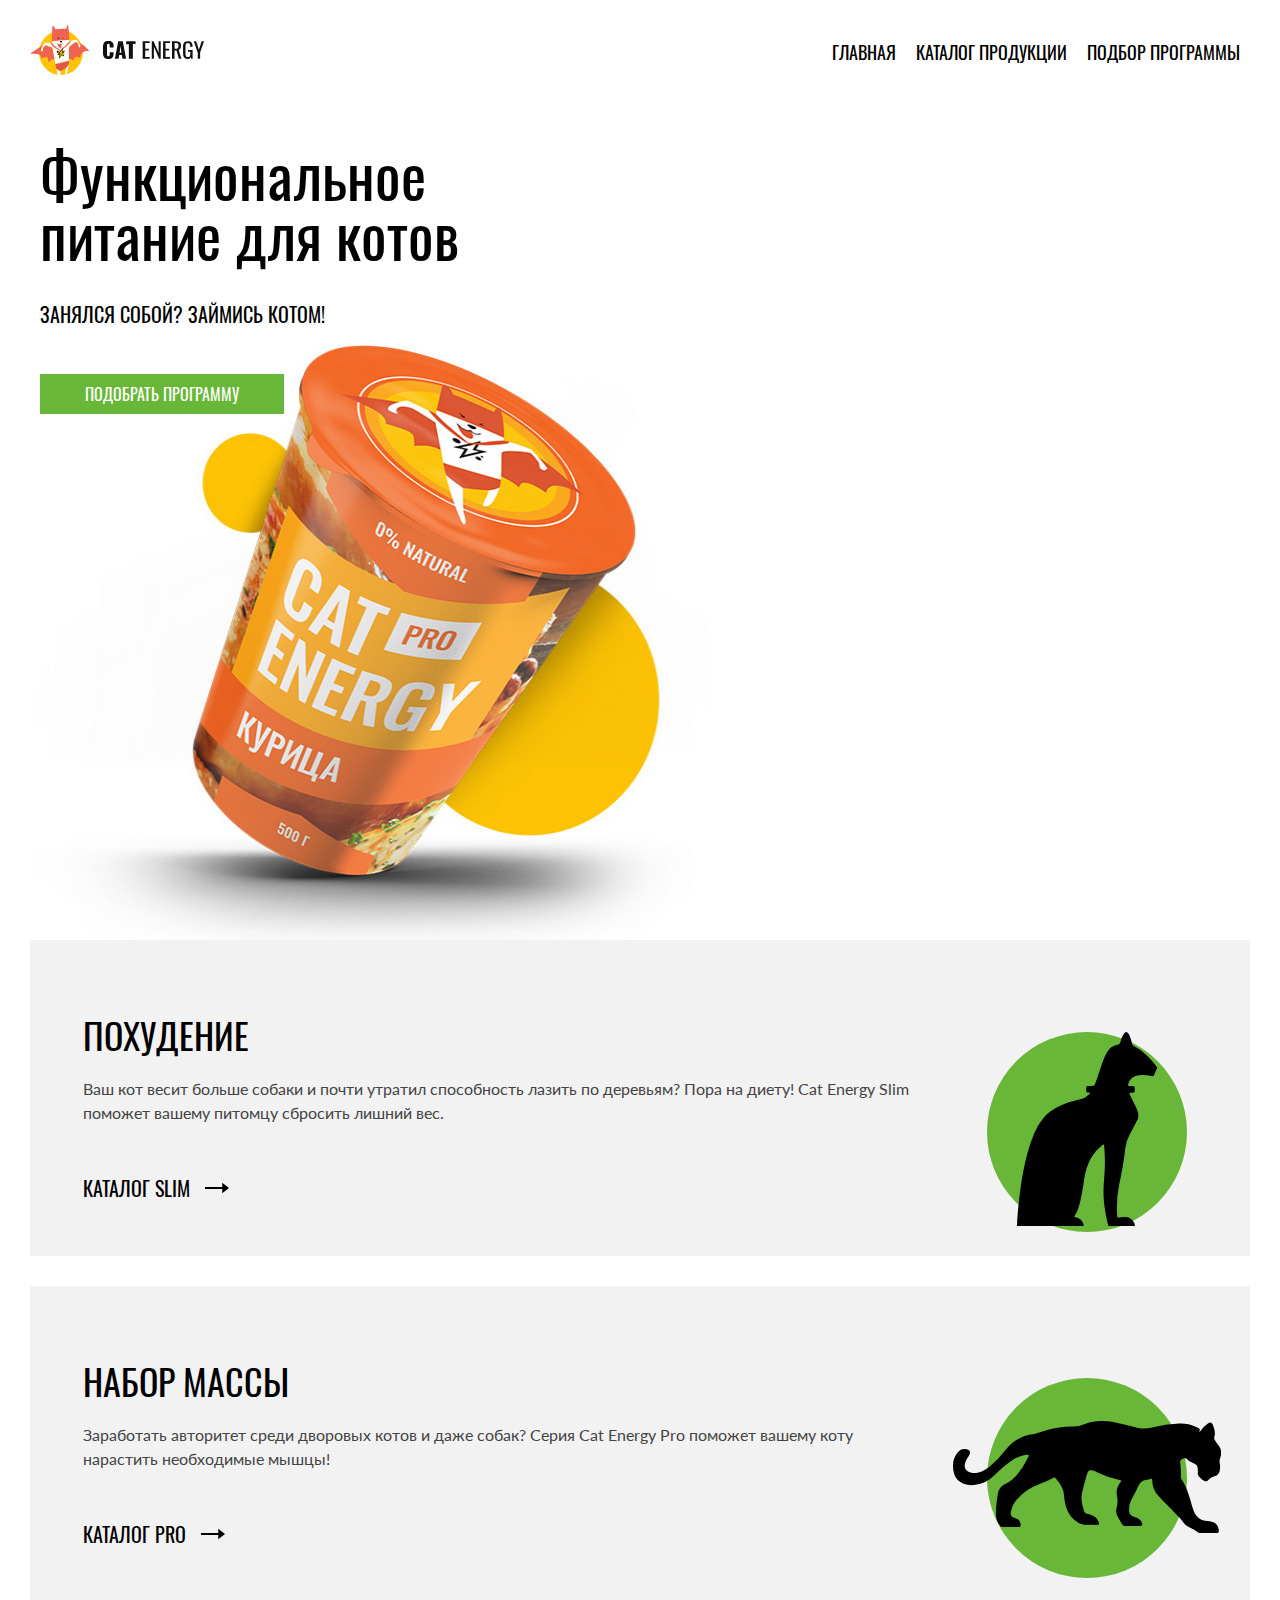
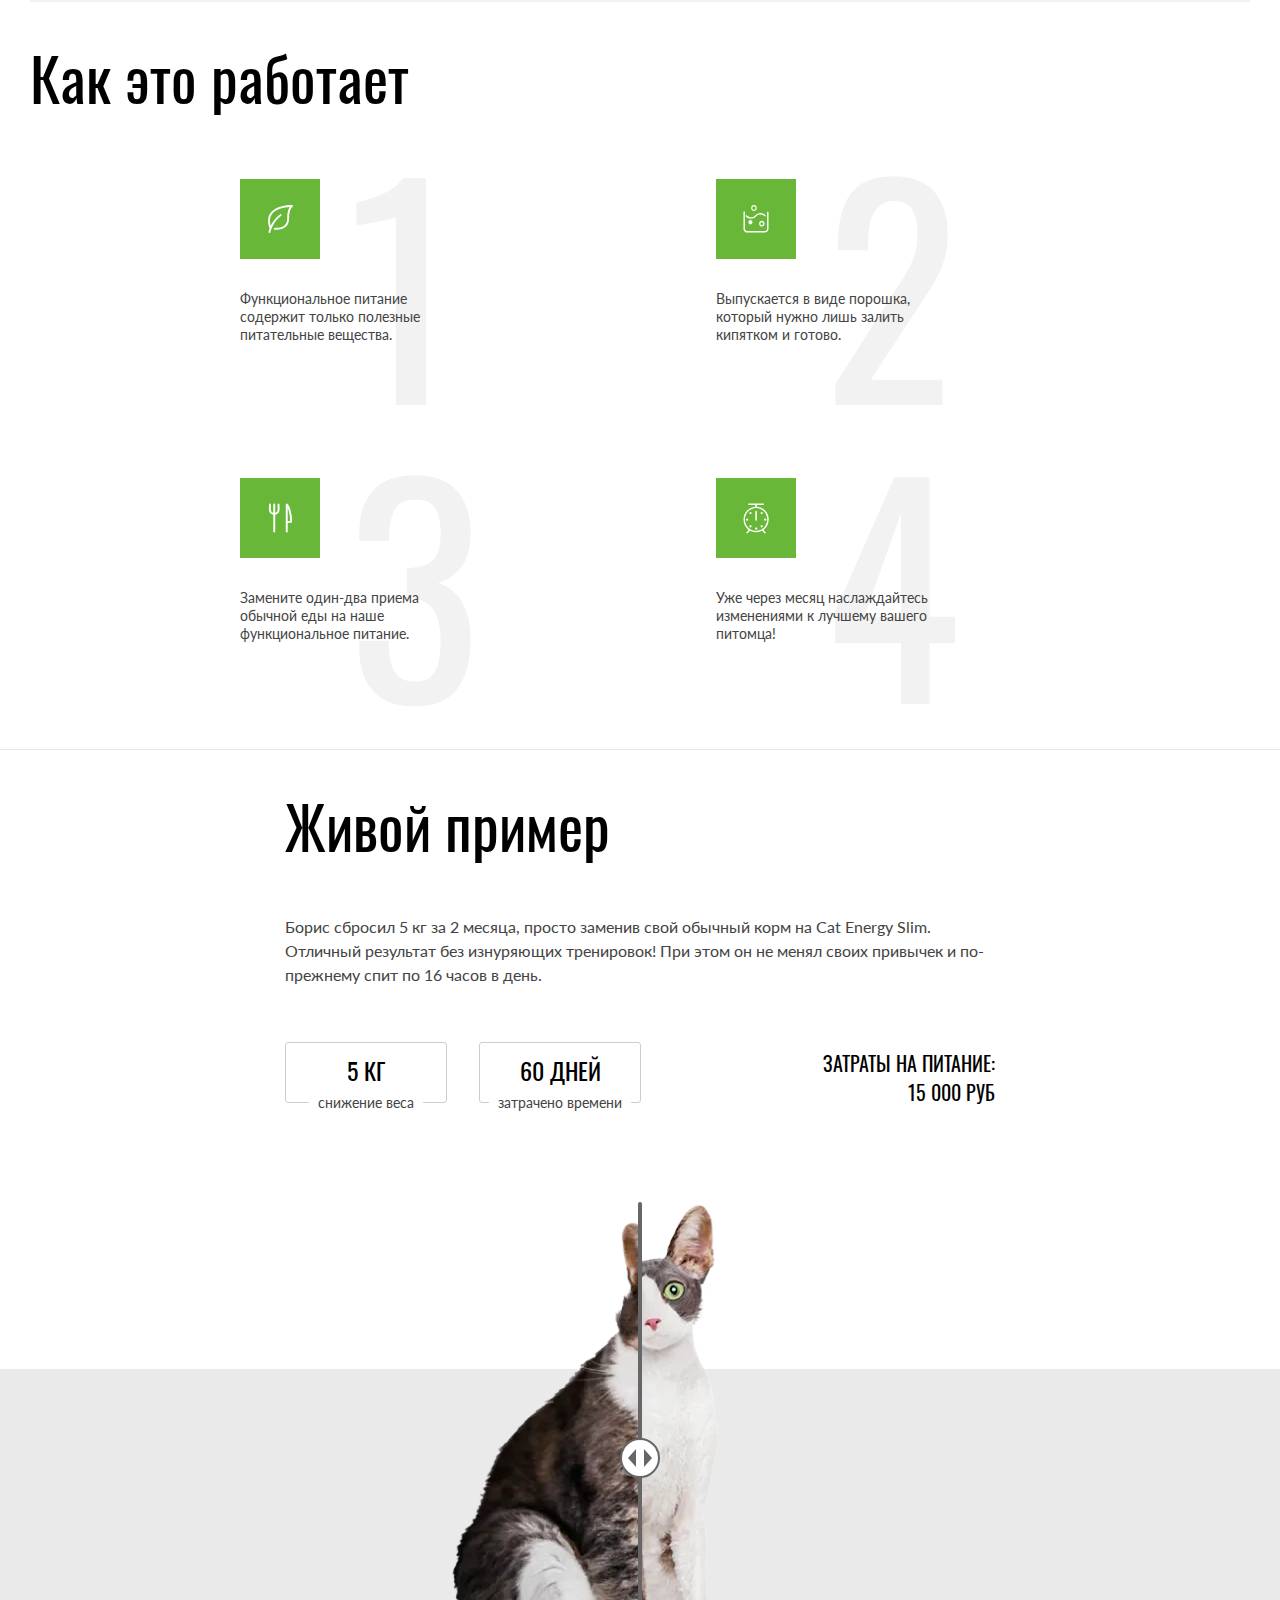
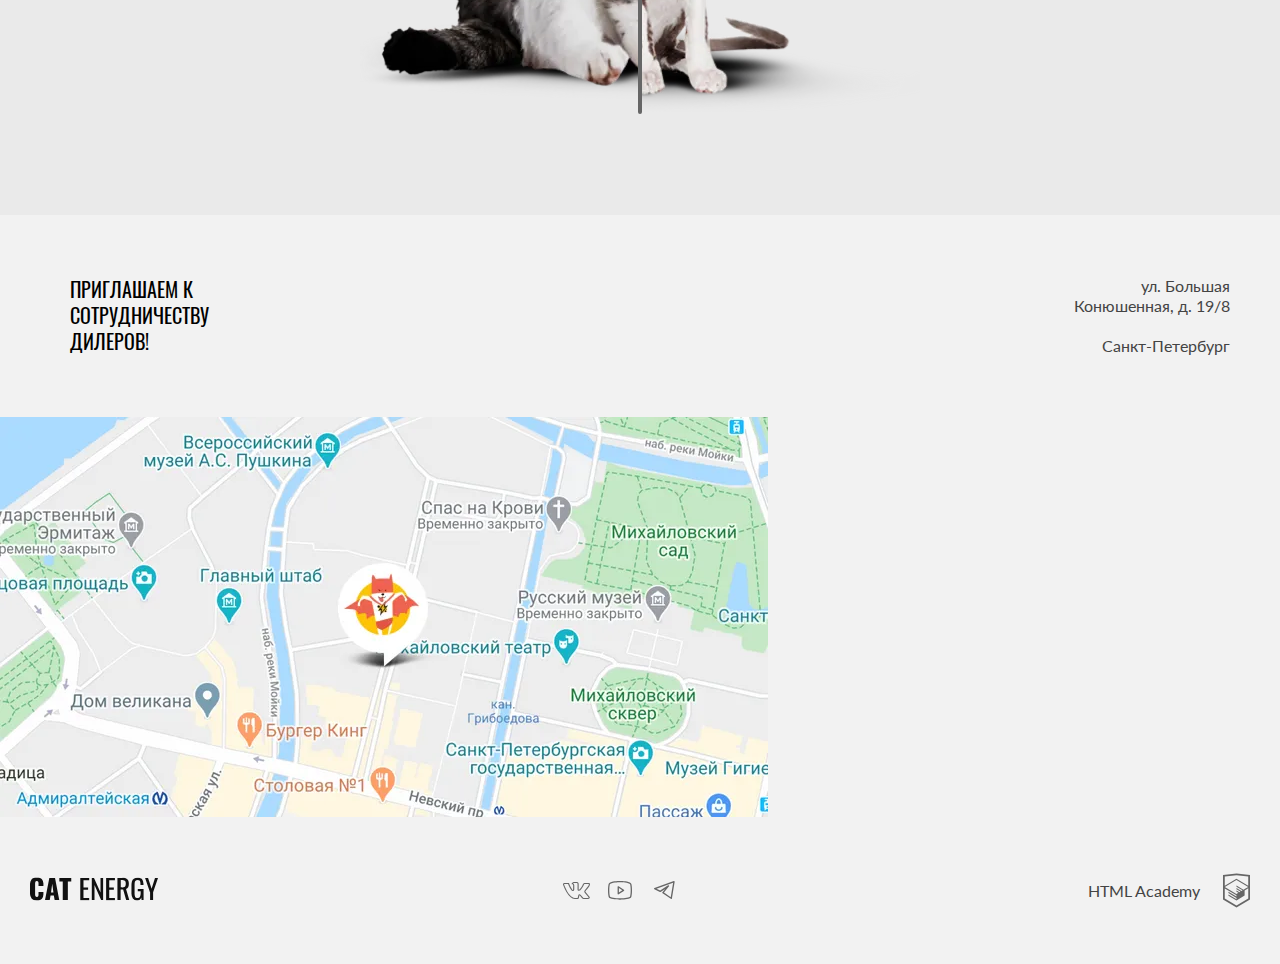
==== commit b8c6a30d: "Deploying to gh-pages from @ DrZhuker/2461377-cat-energy-31@3eea6c1b77633d5f7556942af33cb9121e0831e3" ====
--- a/index.html
+++ b/index.html
@@ -1 +1,5 @@
-<!DOCTYPE html><html lang="ru"><head><meta charset="UTF-8"><title>CAT ENERGY</title><meta name="viewport" content="width=device-width,initial-scale=1"><link rel="apple-touch-icon" sizes="180x180" href="favicons/apple-touch-icon.png"><link rel="icon" type="image/png" sizes="32x32" href="favicons/favicon-32x32.png"><link rel="icon" type="image/png" sizes="16x16" href="favicons/favicon-16x16.png"><link rel="manifest" href="site.webmanifest"><link rel="preload" href="fonts/lato/Lato-Regular.woff2" as="font"><link rel="preload" href="fonts/oswald/oswaldregular.woff2" as="font"><meta name="msapplication-TileColor" content="#da532c"><meta name="theme-color" content="#ffffff"><link rel="stylesheet" href="styles/styles.css"><meta name="viewport" content="width=device-width,initial-scale=1"></head><body><header class="main-header main-header--index"><a class="logo-img" href="index.html"><picture><source media="(min-width: 1300px)" type="image/svg+xml" width="70" height="59" srcset="images/logo-desktop-img.svg"><source media="(min-width: 768px)" type="image/svg+xml" width="60" height="50" srcset="images/logo-tablet-img.svg"><img src="images/logo-mobile-img.svg" width="33" height="38" alt="Логотип"></picture></a><a class="logo-name" href="index.html"><picture><source media="(min-width: 1300px)" type="image/svg+xml" width="118" height="21" srcset="images/logo-text.svg"><img src="images/logo-text.svg" width="101" height="18" alt="CAT ENERGY"></picture></a><button class="main-header__button button" type="button" onclick="navToggle()"><span class="main-header__open button-open" id="button-open"><span class="visually-hidden">Меню</span> <span class="button-open__line"></span> <span class="button-open__line"></span> <span class="button-open__line"></span> </span><span class="main-header__close button-close main-header__invisible" id="button-close"><span class="button-close__line"></span> <span class="button-close__line"></span> <span class="visually-hidden">Закрыть</span></span></button><nav class="main-nav main-nav--index" id="main-nav"><ul class="main-nav__list"><li class="main-nav__item main-nav__item--current"><a class="main-nav__link button" href="index.html">Главная</a></li><li class="main-nav__item"><a class="main-nav__link button" href="catalog.html">Каталог продукции</a></li><li class="main-nav__item"><a class="main-nav__link button" href="order-form.html">Подбор программы</a></li></ul></nav></header><main class="main-container"><section class="hero"><div class="hero__wrapper"><h1 class="hero__title">Функциональное питание для котов</h1><p class="hero__text">Занялся собой? Займись котом!</p><picture><source media="(min-width: 1300px)" type="image/webp" width="552" height="499" srcset="images/index-hero-can-desktop@1x.webp, images/index-hero-can-desktop@2x.webp 2x"><source media="(min-width: 768px)" type="image/webp" width="709" height="609" srcset="images/index-hero-can-tablet@1x.webp, images/index-hero-can-tablet@2x.webp 2x"><source type="image/webp" width="280" height="270" srcset="images/index-hero-can-mobile@1x.webp, images/index-hero-can-mobile@2x.webp 2x"><source media="(min-width: 1300px)" type="image/png" width="552" height="499" srcset="images/index-hero-can-desktop@1x.png, images/index-hero-can-desktop@2x.png 2x"><source media="(min-width: 768px)" type="image/png" width="709" height="609" srcset="images/index-hero-can-tablet@1x.png, images/index-hero-can-tablet@2x.png 2x"><img class="hero__image" src="images/index-hero-can-mobile@1x.png" srcset="images/index-hero-can-mobile@2x.png" width="280" height="270" alt="Банка корма с курицей"></picture><a class="hero__link button" href="order-form.html">Подобрать программу</a></div></section><section class="preview"><h2 class="visually-hidden">Предложение программ</h2><ul class="preview__card-list"><li class="preview__card-item"><article class="card-offer"><h2 class="card-offer__title">Похудение</h2><p class="card-offer__text">Ваш кот весит больше собаки и почти утратил способность лазить по деревьям? Пора на диету! Cat Energy Slim поможет вашему питомцу сбросить лишний вес.</p><a class="card-offer__link" href="catalog-slim.html">Каталог slim <span class="card-offer__link-inner"><span class="card-offer__link-arrow"></span></span></a></article></li><li class="preview__card-item"><article class="card-offer card-offer--pro"><h2 class="card-offer__title">Набор массы</h2><p class="card-offer__text">Заработать авторитет среди дворовых котов и даже собак? Серия Cat Energy Pro поможет вашему коту нарастить необходимые мышцы!</p><a class="card-offer__link" href="catalog-pro.html">Каталог pro <span class="card-offer__link-inner"><span class="card-offer__link-arrow"></span></span></a></article></li></ul></section><section class="faq"><h2 class="faq__title">Как это работает</h2><ol class="faq__desc-list"><li class="faq__desc-item">Функциональное питание<br>содержит только полезные питательные вещества.</li><li class="faq__desc-item">Выпускается в виде порошка, который нужно лишь залить кипятком и готово.</li><li class="faq__desc-item">Замените один-два приема<br>обычной еды на наше функциональное питание.</li><li class="faq__desc-item">Уже через месяц наслаждайтесь изменениями к лучшему вашего питомца!</li></ol></section><section class="example"><div class="example__box"><div class="example_container"><h2 class="example__title">Живой пример</h2><p class="example__text">Борис сбросил 5 кг за 2 месяца, просто заменив свой обычный корм на Cat Energy Slim. Отличный результат без изнуряющих тренировок! При этом он не менял своих привычек и по-прежнему спит по 16 часов в день.</p><div class="example__inner"><dl class="example__list"><div class="example__wrapper"><dt class="example__item">5 кг</dt><dd class="example__item-description">Снижение веса</dd></div><div class="example__wrapper"><dt class="example__item">60 дней</dt><dd class="example__item-description">Затрачено времени</dd></div></dl><p class="example__text-secondary">Затраты на питание: <span class="example__text-secondary-span">15 000 руб</span></p></div></div><div class="example__slider slider"><span class="visually-hidden">Слайдер с котиком</span><div class="slider__img slider__img--before"><picture><source media="(min-width: 768px)" type="image/webp" width="560" height="512" srcset="images/index-slider-big-cat-tablet@1x.webp 1x,images/index-slider-big-cat-tablet@2x.webp 2x"><source type="image/webp" width="280" height="256" srcset="images/index-slider-big-cat-mobile@1x.webp, images/index-slider-big-cat-mobile@2x.webp 2x"><source media="(min-width: 768px)" type="image/png" width="560" height="512" srcset="images/index-slider-big-cat-tablet@1x.png, images/index-slider-big-cat-tablet@2x.png 2x"><img class="slider__image" src="images/index-slider-big-cat-mobile@1x.png" srcset="images/index-slider-big-cat-mobile@2x.png" width="280" height="256" alt="Жирный кот"></picture></div><div class="slider__img slider__img--after"><picture><source media="(min-width: 768px)" type="image/webp" width="560" height="512" srcset="images/index-slider-skinny-cat-tablet@1x.webp 1x,images/index-slider-skinny-cat-tablet@2x.webp 2x"><source type="image/webp" width="280" height="256" srcset="images/images/index-slider-skinny-cat-mobile@1x.webp, images/index-slider-skinny-cat-mobile@2x.webp 2x"><source media="(min-width: 768px)" type="image/png" width="560" height="512" srcset="images/index-slider-skinny-cat-tablet@1x.png, images/index-slider-skinny-cat-tablet@2x.png 2x"><img class="slider__image" src="images/index-slider-skinny-cat-mobile@1x.png" srcset="images/index-slider-skinny-cat-mobile@2x.png" width="280" height="256" alt="Худой кот"></picture></div><button class="slider__button button" type="button"><span class="visually-hidden">Кнопка слайдера</span></button></div></div></section><section class="contact"><div class="contact__wrapper"><h3 class="contact__title">Приглашаем к сотрудничеству дилеров!</h3><address class="contact__address"><p>ул. Большая Конюшенная, д. 19/8</p><p>Санкт-Петербург</p></address></div><div class="contact__iframe"><iframe src="https://www.google.com/maps/embed?pb=!1m18!1m12!1m3!1d5652.872183549858!2d30.31937519473138!3d59.93890995106867!2m3!1f0!2f0!3f0!3m2!1i1024!2i768!4f13.1!3m3!1m2!1s0x4696310fca145cc1%3A0x42b32648d8238007!2z0JHQvtC70YzRiNCw0Y8g0JrQvtC90Y7RiNC10L3QvdCw0Y8g0YPQuy4sIDE5LzgsINCh0LDQvdC60YIt0J_QtdGC0LXRgNCx0YPRgNCzLCAxOTExODY!5e0!3m2!1sru!2sru!4v1713989433416!5m2!1sru!2sru" style="border:0;" allowfullscreen="" loading="lazy" referrerpolicy="no-referrer-when-downgrade"></iframe></div></section></main><footer class="main-footer"><div class="main-footer__wrapper"><a class="main-footer__link" href="index.html"><picture><source media="(min-width: 768px)" type="image/svg+xml" width="128" height="24" srcset="images/logo-text.svg"><img src="images/logo-text.svg" width="101" height="18" alt="CAT ENERGY"></picture></a><ul class="main-footer__list social-list"><li class="social-list__item"><a class="social-link social-link--vk" href="#"><span class="visually-hidden">Вконтакте</span></a></li><li class="social-list__item"><a class="social-link social-link--youtube" href="#"><span class="visually-hidden">YouTube</span></a></li><li class="social-list__item"><a class="social-link social-link--telegram" href="#"><span class="visually-hidden">Телеграмм</span></a></li></ul><div class="main-footer__htmlacademy htmlacademy"><a class="htmlacademy__link" href="https://htmlacademy.ru/intensive/adaptive">HTML Academy</a> <a class="htmlacademy__logo" href="https://htmlacademy.ru/intensive/adaptive"><span class="visually-hidden">HTML Academy</span></a></div></div></footer><script src="scripts/index.js"></script></body></html>+<!DOCTYPE html><html lang="ru"><head><meta charset="UTF-8"><title>CAT ENERGY</title><meta name="viewport" content="width=device-width,initial-scale=1"><link rel="apple-touch-icon" sizes="180x180" href="favicons/apple-touch-icon.png"><link rel="icon" type="image/png" sizes="32x32" href="favicons/favicon-32x32.png"><link rel="icon" type="image/png" sizes="16x16" href="favicons/favicon-16x16.png"><link rel="manifest" href="site.webmanifest"><link rel="preload" href="fonts/lato/Lato-Regular.woff2" as="font"><link rel="preload" href="fonts/oswald/oswaldregular.woff2" as="font"><meta name="msapplication-TileColor" content="#da532c"><meta name="theme-color" content="#ffffff"><link rel="stylesheet" href="styles/styles.css"><meta name="viewport" content="width=device-width,initial-scale=1"></head><body><header class="main-header main-header--index"><a class="logo-img" href="index.html"><picture><source media="(min-width: 1300px)" type="image/svg+xml" width="70" height="59" srcset="images/logo-desktop-img.svg"><source media="(min-width: 768px)" type="image/svg+xml" width="60" height="50" srcset="images/logo-tablet-img.svg"><img src="images/logo-mobile-img.svg" width="33" height="38" alt="Логотип"></picture></a><a class="logo-name" href="index.html"><picture><source media="(min-width: 1300px)" type="image/svg+xml" width="118" height="21" srcset="images/logo-text.svg"><img src="images/logo-text.svg" width="101" height="18" alt="CAT ENERGY"></picture></a><button class="main-header__button button" type="button" onclick="navToggle()"><span class="main-header__open button-open" id="button-open"><span class="visually-hidden">Меню</span> <span class="button-open__line"></span> <span class="button-open__line"></span> <span class="button-open__line"></span> </span><span class="main-header__close button-close main-header__invisible" id="button-close"><span class="button-close__line"></span> <span class="button-close__line"></span> <span class="visually-hidden">Закрыть</span></span></button><nav class="main-nav main-nav--index" id="main-nav"><ul class="main-nav__list"><li class="main-nav__item main-nav__item--current"><a class="main-nav__link button" href="index.html">Главная</a></li><li class="main-nav__item"><a class="main-nav__link button" href="catalog.html">Каталог продукции</a></li><li class="main-nav__item"><a class="main-nav__link button" href="order-form.html">Подбор программы</a></li></ul></nav></header><main class="main-container"><section class="hero"><div class="hero__wrapper"><h1 class="hero__title">Функциональное питание для котов</h1><p class="hero__text">Занялся собой? Займись котом!</p><picture><source media="(min-width: 1300px)" type="image/png" width="552" height="499" srcset="images/index-hero-can-desktop@1x.png, images/index-hero-can-desktop@2x.png 2x"><source media="(min-width: 768px)" type="image/png" width="709" height="609" srcset="images/index-hero-can-tablet@1x.png, images/index-hero-can-tablet@2x.png 2x"><img class="hero__image" src="images/index-hero-can-mobile@1x.png" srcset="images/index-hero-can-mobile@2x.png" width="280" height="270" alt="Банка корма с курицей"></picture><a class="hero__link button" href="order-form.html">Подобрать программу</a></div></section><section class="preview"><h2 class="visually-hidden">Предложение программ</h2><ul class="preview__card-list"><li class="preview__card-item"><article class="card-offer"><h2 class="card-offer__title">Похудение</h2><p class="card-offer__text">Ваш кот весит больше собаки и почти утратил способность лазить по деревьям? Пора на диету! Cat Energy Slim поможет вашему питомцу сбросить лишний вес.</p><a class="card-offer__link" href="catalog-slim.html">Каталог slim <span class="card-offer__link-inner"><span class="card-offer__link-arrow"></span></span></a></article></li><li class="preview__card-item"><article class="card-offer card-offer--pro"><h2 class="card-offer__title">Набор массы</h2><p class="card-offer__text">Заработать авторитет среди дворовых котов и даже собак? Серия Cat Energy Pro поможет вашему коту нарастить необходимые мышцы!</p><a class="card-offer__link" href="catalog-pro.html">Каталог pro <span class="card-offer__link-inner"><span class="card-offer__link-arrow"></span></span></a></article></li></ul></section><section class="faq"><h2 class="faq__title">Как это работает</h2><ol class="faq__desc-list"><li class="faq__desc-item">Функциональное питание<br>содержит только полезные питательные вещества.</li><li class="faq__desc-item">Выпускается в виде порошка, который нужно лишь залить кипятком и готово.</li><li class="faq__desc-item">Замените один-два приема<br>обычной еды на наше функциональное питание.</li><li class="faq__desc-item">Уже через месяц наслаждайтесь изменениями к лучшему вашего питомца!</li></ol></section><section class="example"><div class="example__box"><div class="example_container"><h2 class="example__title">Живой пример</h2><p class="example__text">Борис сбросил 5 кг за 2 месяца, просто заменив свой обычный корм на Cat Energy Slim. Отличный результат без изнуряющих тренировок! При этом он не менял своих привычек и по-прежнему спит по 16 часов в день.</p><div class="example__inner"><dl class="example__list"><div class="example__wrapper"><dt class="example__item">5 кг</dt><dd class="example__item-description">Снижение веса</dd></div><div class="example__wrapper"><dt class="example__item">60 дней</dt><dd class="example__item-description">Затрачено времени</dd></div></dl><p class="example__text-secondary">Затраты на питание: <span class="example__text-secondary-span">15 000 руб</span></p></div></div><div class="example__slider slider"><span class="visually-hidden">Слайдер с котиком</span><div class="slider__img slider__img--before"><picture><source media="(min-width: 768px)" type="image/webp" width="560" height="512" srcset="images/index-slider-big-cat-tablet@1x.webp 1x,images/index-slider-big-cat-tablet@2x.webp 2x"><source type="image/webp" width="280" height="256" srcset="images/index-slider-big-cat-mobile@1x.webp, images/index-slider-big-cat-mobile@2x.webp 2x"><source media="(min-width: 768px)" type="image/png" width="560" height="512" srcset="images/index-slider-big-cat-tablet@1x.png, images/index-slider-big-cat-tablet@2x.png 2x"><img class="slider__image" src="images/index-slider-big-cat-mobile@1x.png" srcset="images/index-slider-big-cat-mobile@2x.png" width="280" height="256" alt="Жирный кот"></picture></div><div class="slider__img slider__img--after"><picture><source media="(min-width: 768px)" type="image/webp" width="560" height="512" srcset="images/index-slider-skinny-cat-tablet@1x.webp 1x,images/index-slider-skinny-cat-tablet@2x.webp 2x"><source type="image/webp" width="280" height="256" srcset="images/images/index-slider-skinny-cat-mobile@1x.webp, images/index-slider-skinny-cat-mobile@2x.webp 2x"><source media="(min-width: 768px)" type="image/png" width="560" height="512" srcset="images/index-slider-skinny-cat-tablet@1x.png, images/index-slider-skinny-cat-tablet@2x.png 2x"><img class="slider__image" src="images/index-slider-skinny-cat-mobile@1x.png" srcset="images/index-slider-skinny-cat-mobile@2x.png" width="280" height="256" alt="Худой кот"></picture></div><button class="slider__button button" type="button"><span class="visually-hidden">Кнопка слайдера</span></button></div></div></section><section class="contact"><div class="contact__wrapper"><h3 class="contact__title">Приглашаем к сотрудничеству дилеров!</h3><address class="contact__address"><p>ул. Большая Конюшенная, д. 19/8</p><p>Санкт-Петербург</p></address></div><div class="contact__iframe"><iframe src="https://www.google.com/maps/embed?pb=!1m18!1m12!1m3!1d5652.872183549858!2d30.31937519473138!3d59.93890995106867!2m3!1f0!2f0!3f0!3m2!1i1024!2i768!4f13.1!3m3!1m2!1s0x4696310fca145cc1%3A0x42b32648d8238007!2z0JHQvtC70YzRiNCw0Y8g0JrQvtC90Y7RiNC10L3QvdCw0Y8g0YPQuy4sIDE5LzgsINCh0LDQvdC60YIt0J_QtdGC0LXRgNCx0YPRgNCzLCAxOTExODY!5e0!3m2!1sru!2sru!4v1713989433416!5m2!1sru!2sru" style="border:0;" allowfullscreen="" loading="lazy" referrerpolicy="no-referrer-when-downgrade"></iframe></div></section></main><footer class="main-footer"><div class="main-footer__wrapper"><a class="main-footer__link" href="index.html"><picture><source media="(min-width: 768px)" type="image/svg+xml" width="128" height="24" srcset="images/logo-text.svg"><img src="images/logo-text.svg" width="101" height="18" alt="CAT ENERGY"></picture></a><ul class="main-footer__list social-list"><li class="social-list__item"><a class="social-link social-link--vk" href="#"><span class="visually-hidden">Вконтакте</span></a></li><li class="social-list__item"><a class="social-link social-link--youtube" href="#"><span class="visually-hidden">YouTube</span></a></li><li class="social-list__item"><a class="social-link social-link--telegram" href="#"><span class="visually-hidden">Телеграмм</span></a></li></ul><div class="main-footer__htmlacademy htmlacademy"><a class="htmlacademy__link" href="https://htmlacademy.ru/intensive/adaptive">HTML Academy</a> <a class="htmlacademy__logo" href="https://htmlacademy.ru/intensive/adaptive"><span class="visually-hidden">HTML Academy</span></a></div></div></footer><script>function navToggle() {
+      document.getElementById("main-nav").classList.toggle("main-nav--show");
+      document.getElementById("button-open").classList.toggle("visually-hidden");
+      document.getElementById("button-close").classList.toggle("visually-hidden");
+    }</script></body></html>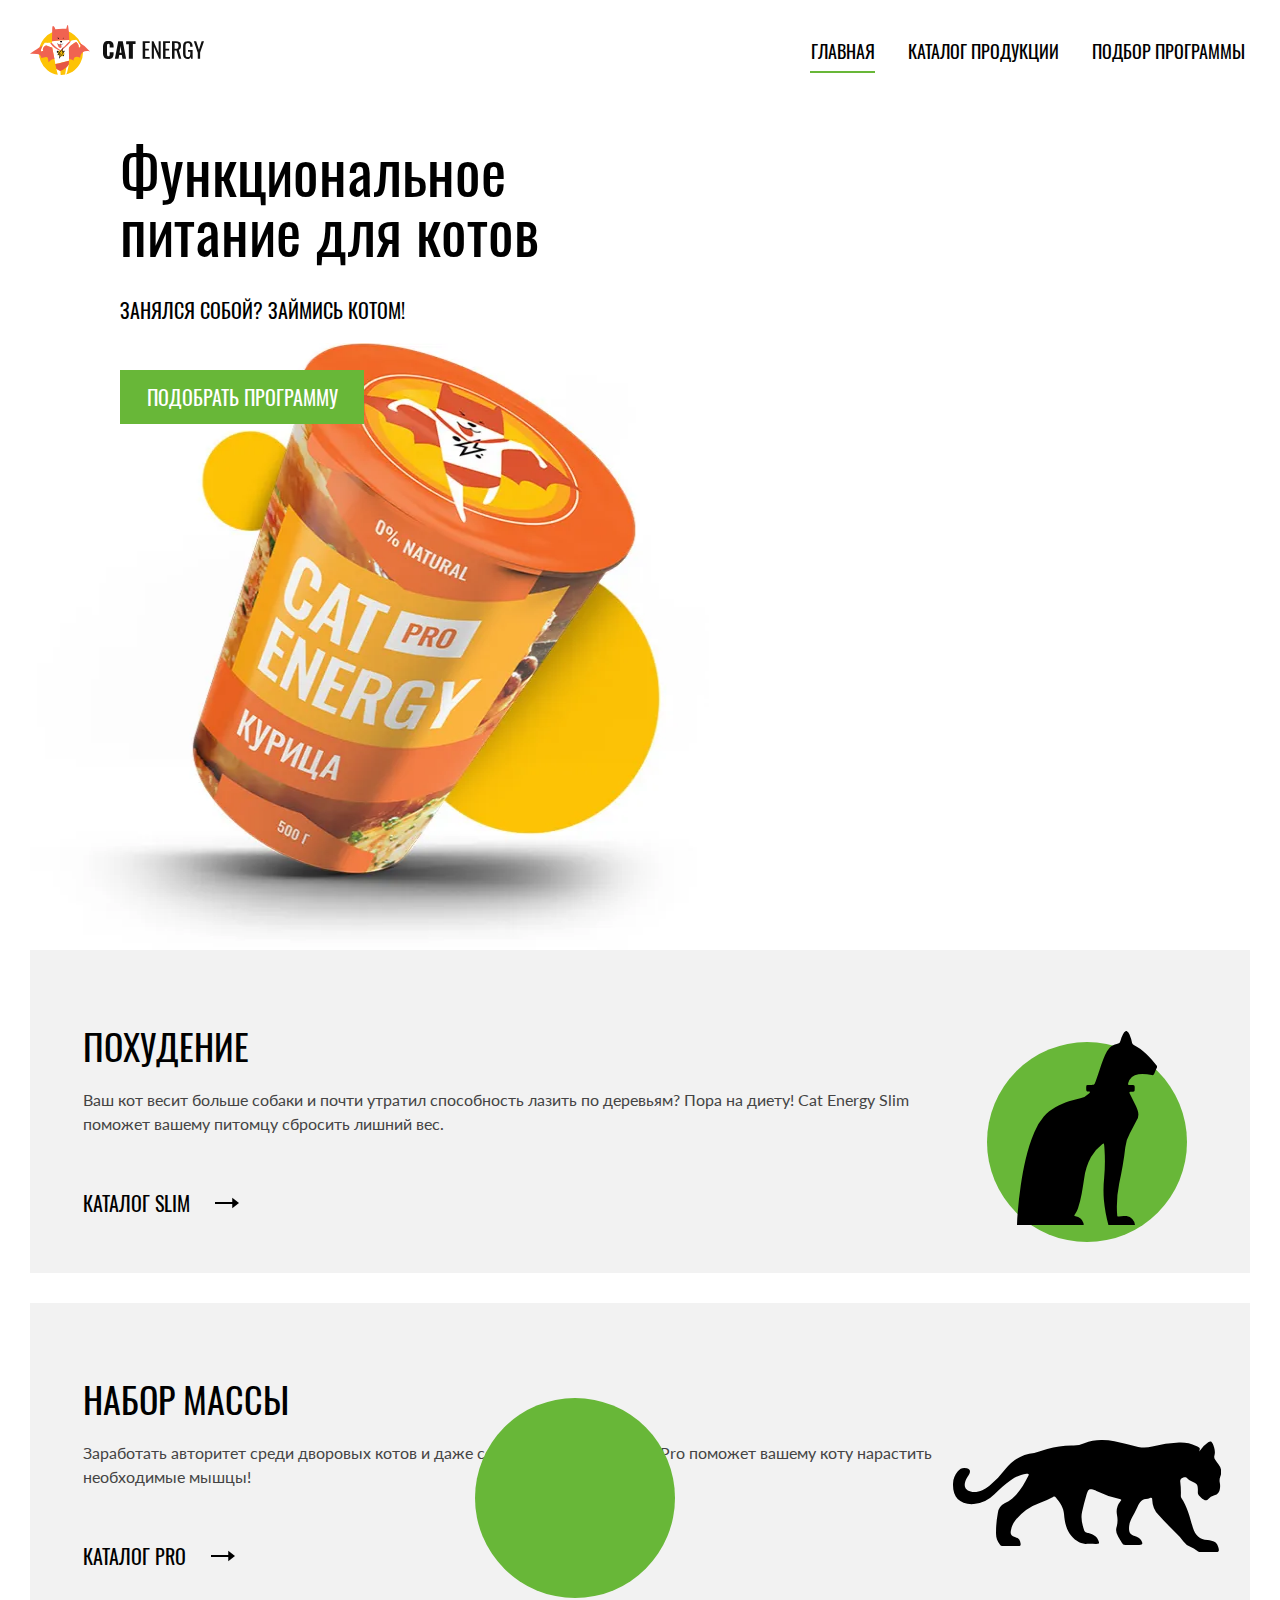
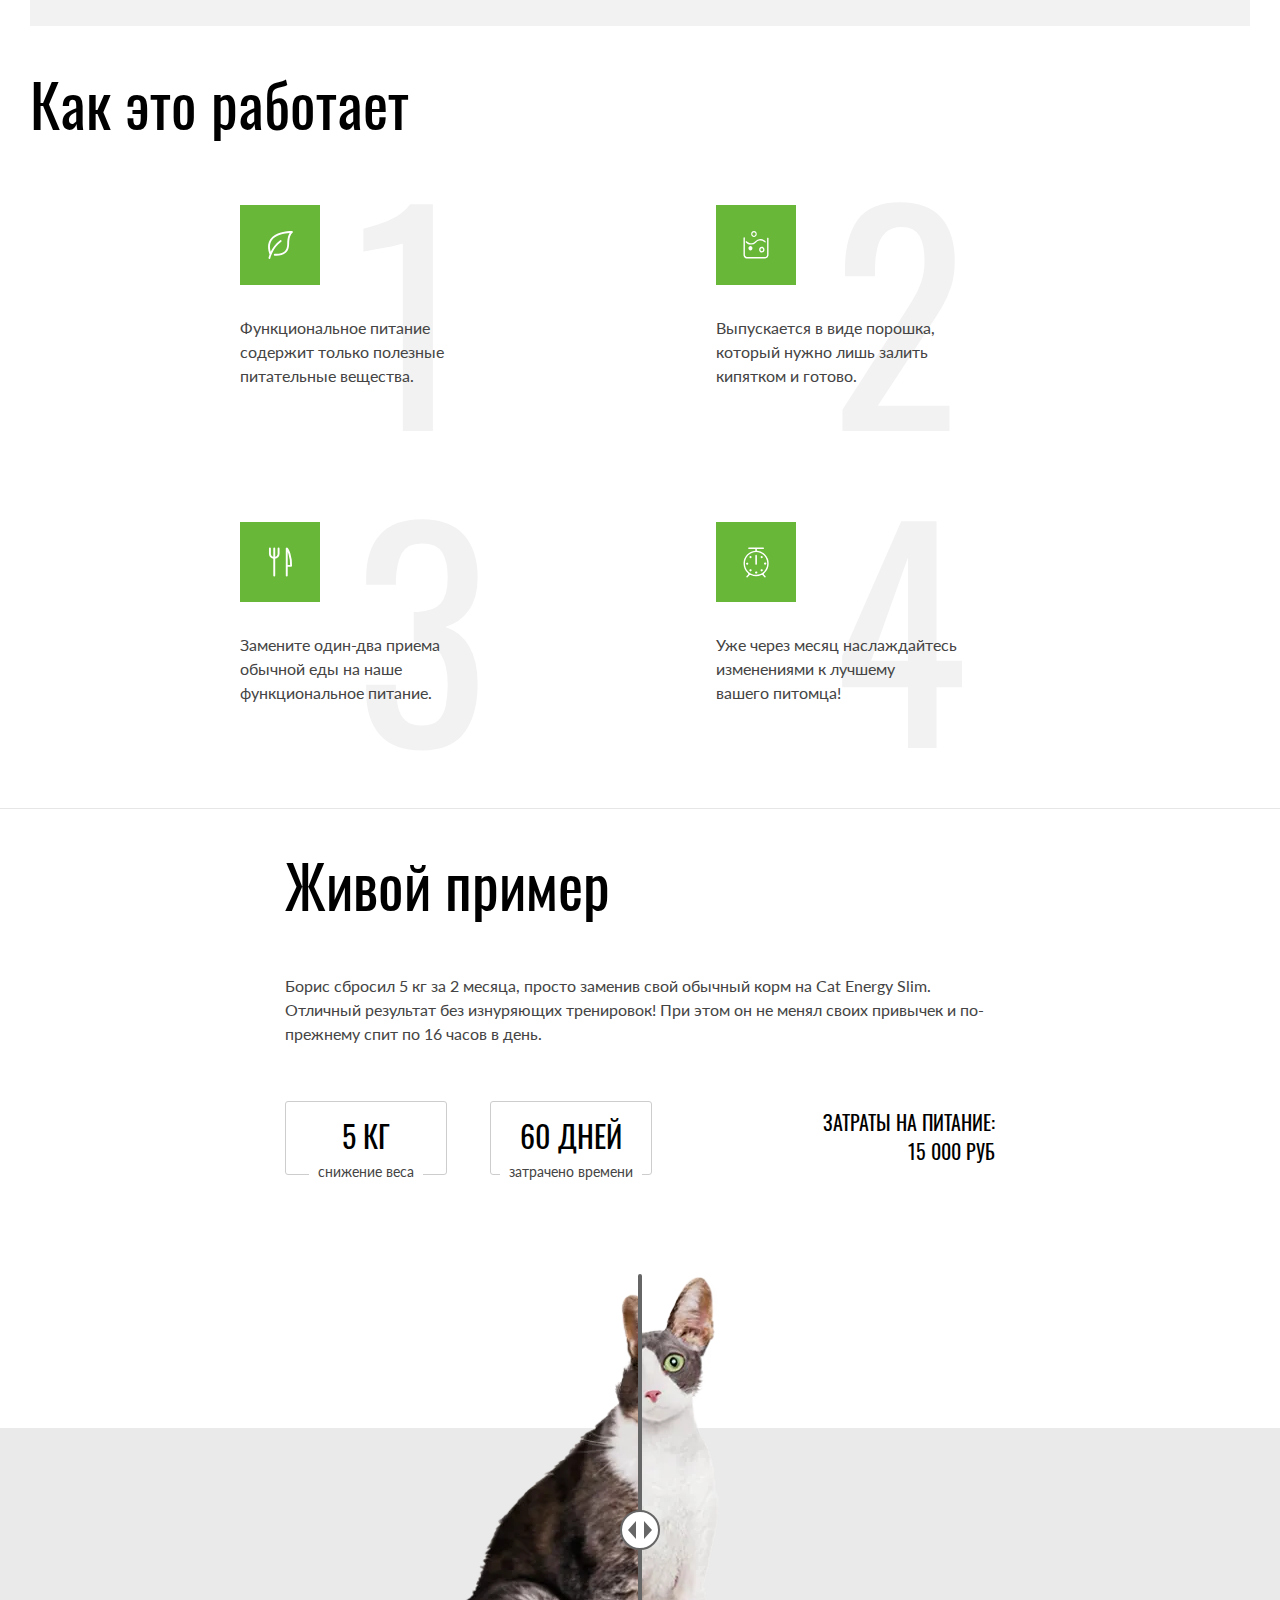
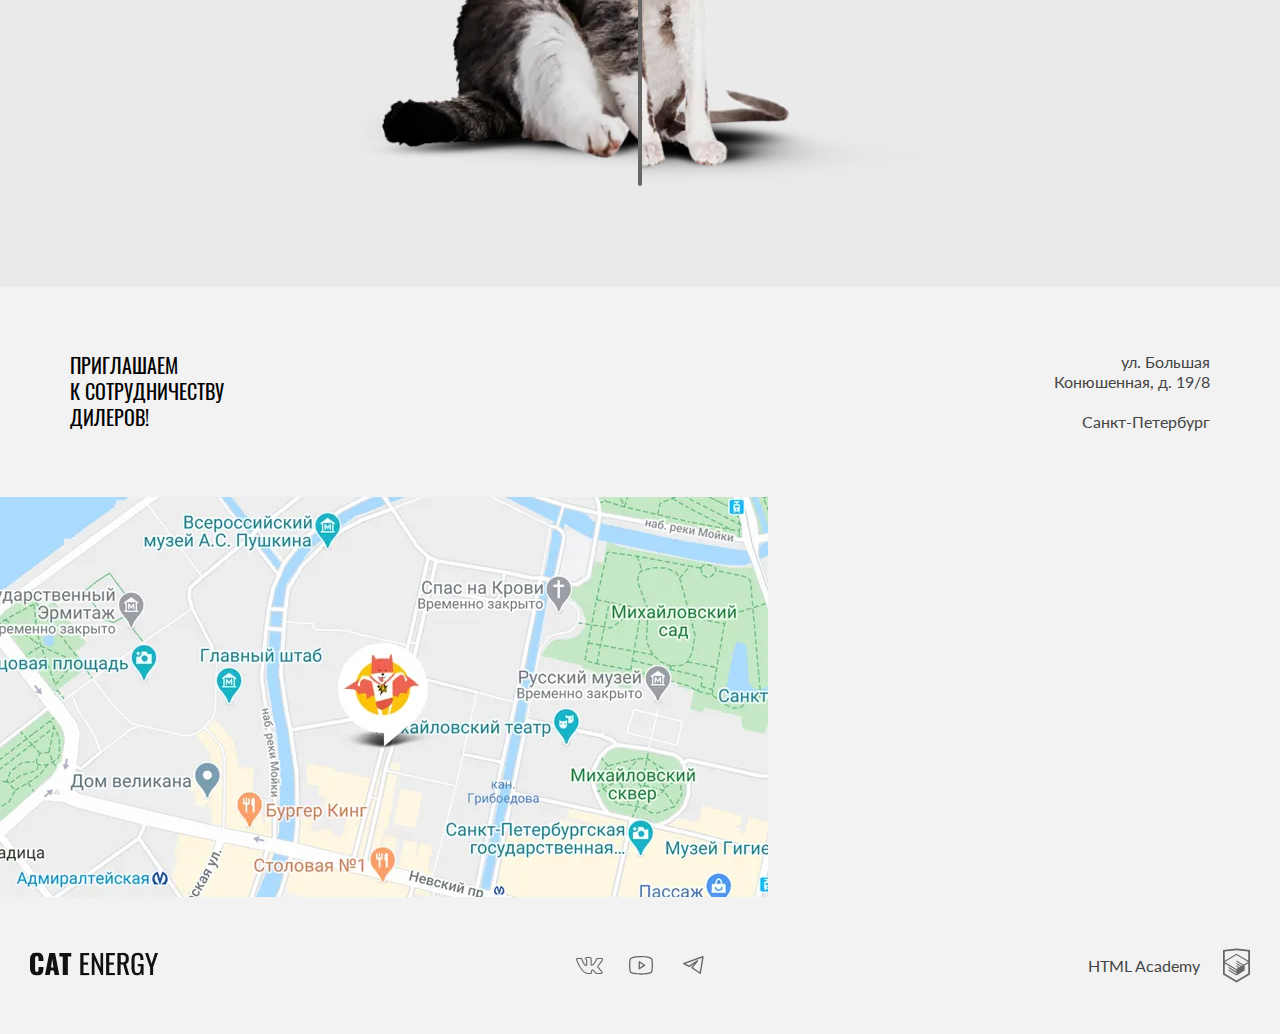
==== commit 884350ad: "Deploying to gh-pages from @ DrZhuker/2461377-cat-energy-31@1deb9395c530657580a8e8d8fe165ab36719db81" ====
--- a/index.html
+++ b/index.html
@@ -1,5 +1 @@
-<!DOCTYPE html><html lang="ru"><head><meta charset="UTF-8"><title>CAT ENERGY</title><meta name="viewport" content="width=device-width,initial-scale=1"><link rel="apple-touch-icon" sizes="180x180" href="favicons/apple-touch-icon.png"><link rel="icon" type="image/png" sizes="32x32" href="favicons/favicon-32x32.png"><link rel="icon" type="image/png" sizes="16x16" href="favicons/favicon-16x16.png"><link rel="manifest" href="site.webmanifest"><link rel="preload" href="fonts/lato/Lato-Regular.woff2" as="font"><link rel="preload" href="fonts/oswald/oswaldregular.woff2" as="font"><meta name="msapplication-TileColor" content="#da532c"><meta name="theme-color" content="#ffffff"><link rel="stylesheet" href="styles/styles.css"><meta name="viewport" content="width=device-width,initial-scale=1"></head><body><header class="main-header main-header--index"><a class="logo-img" href="index.html"><picture><source media="(min-width: 1300px)" type="image/svg+xml" width="70" height="59" srcset="images/logo-desktop-img.svg"><source media="(min-width: 768px)" type="image/svg+xml" width="60" height="50" srcset="images/logo-tablet-img.svg"><img src="images/logo-mobile-img.svg" width="33" height="38" alt="Логотип"></picture></a><a class="logo-name" href="index.html"><picture><source media="(min-width: 1300px)" type="image/svg+xml" width="118" height="21" srcset="images/logo-text.svg"><img src="images/logo-text.svg" width="101" height="18" alt="CAT ENERGY"></picture></a><button class="main-header__button button" type="button" onclick="navToggle()"><span class="main-header__open button-open" id="button-open"><span class="visually-hidden">Меню</span> <span class="button-open__line"></span> <span class="button-open__line"></span> <span class="button-open__line"></span> </span><span class="main-header__close button-close main-header__invisible" id="button-close"><span class="button-close__line"></span> <span class="button-close__line"></span> <span class="visually-hidden">Закрыть</span></span></button><nav class="main-nav main-nav--index" id="main-nav"><ul class="main-nav__list"><li class="main-nav__item main-nav__item--current"><a class="main-nav__link button" href="index.html">Главная</a></li><li class="main-nav__item"><a class="main-nav__link button" href="catalog.html">Каталог продукции</a></li><li class="main-nav__item"><a class="main-nav__link button" href="order-form.html">Подбор программы</a></li></ul></nav></header><main class="main-container"><section class="hero"><div class="hero__wrapper"><h1 class="hero__title">Функциональное питание для котов</h1><p class="hero__text">Занялся собой? Займись котом!</p><picture><source media="(min-width: 1300px)" type="image/png" width="552" height="499" srcset="images/index-hero-can-desktop@1x.png, images/index-hero-can-desktop@2x.png 2x"><source media="(min-width: 768px)" type="image/png" width="709" height="609" srcset="images/index-hero-can-tablet@1x.png, images/index-hero-can-tablet@2x.png 2x"><img class="hero__image" src="images/index-hero-can-mobile@1x.png" srcset="images/index-hero-can-mobile@2x.png" width="280" height="270" alt="Банка корма с курицей"></picture><a class="hero__link button" href="order-form.html">Подобрать программу</a></div></section><section class="preview"><h2 class="visually-hidden">Предложение программ</h2><ul class="preview__card-list"><li class="preview__card-item"><article class="card-offer"><h2 class="card-offer__title">Похудение</h2><p class="card-offer__text">Ваш кот весит больше собаки и почти утратил способность лазить по деревьям? Пора на диету! Cat Energy Slim поможет вашему питомцу сбросить лишний вес.</p><a class="card-offer__link" href="catalog-slim.html">Каталог slim <span class="card-offer__link-inner"><span class="card-offer__link-arrow"></span></span></a></article></li><li class="preview__card-item"><article class="card-offer card-offer--pro"><h2 class="card-offer__title">Набор массы</h2><p class="card-offer__text">Заработать авторитет среди дворовых котов и даже собак? Серия Cat Energy Pro поможет вашему коту нарастить необходимые мышцы!</p><a class="card-offer__link" href="catalog-pro.html">Каталог pro <span class="card-offer__link-inner"><span class="card-offer__link-arrow"></span></span></a></article></li></ul></section><section class="faq"><h2 class="faq__title">Как это работает</h2><ol class="faq__desc-list"><li class="faq__desc-item">Функциональное питание<br>содержит только полезные питательные вещества.</li><li class="faq__desc-item">Выпускается в виде порошка, который нужно лишь залить кипятком и готово.</li><li class="faq__desc-item">Замените один-два приема<br>обычной еды на наше функциональное питание.</li><li class="faq__desc-item">Уже через месяц наслаждайтесь изменениями к лучшему вашего питомца!</li></ol></section><section class="example"><div class="example__box"><div class="example_container"><h2 class="example__title">Живой пример</h2><p class="example__text">Борис сбросил 5 кг за 2 месяца, просто заменив свой обычный корм на Cat Energy Slim. Отличный результат без изнуряющих тренировок! При этом он не менял своих привычек и по-прежнему спит по 16 часов в день.</p><div class="example__inner"><dl class="example__list"><div class="example__wrapper"><dt class="example__item">5 кг</dt><dd class="example__item-description">Снижение веса</dd></div><div class="example__wrapper"><dt class="example__item">60 дней</dt><dd class="example__item-description">Затрачено времени</dd></div></dl><p class="example__text-secondary">Затраты на питание: <span class="example__text-secondary-span">15 000 руб</span></p></div></div><div class="example__slider slider"><span class="visually-hidden">Слайдер с котиком</span><div class="slider__img slider__img--before"><picture><source media="(min-width: 768px)" type="image/webp" width="560" height="512" srcset="images/index-slider-big-cat-tablet@1x.webp 1x,images/index-slider-big-cat-tablet@2x.webp 2x"><source type="image/webp" width="280" height="256" srcset="images/index-slider-big-cat-mobile@1x.webp, images/index-slider-big-cat-mobile@2x.webp 2x"><source media="(min-width: 768px)" type="image/png" width="560" height="512" srcset="images/index-slider-big-cat-tablet@1x.png, images/index-slider-big-cat-tablet@2x.png 2x"><img class="slider__image" src="images/index-slider-big-cat-mobile@1x.png" srcset="images/index-slider-big-cat-mobile@2x.png" width="280" height="256" alt="Жирный кот"></picture></div><div class="slider__img slider__img--after"><picture><source media="(min-width: 768px)" type="image/webp" width="560" height="512" srcset="images/index-slider-skinny-cat-tablet@1x.webp 1x,images/index-slider-skinny-cat-tablet@2x.webp 2x"><source type="image/webp" width="280" height="256" srcset="images/images/index-slider-skinny-cat-mobile@1x.webp, images/index-slider-skinny-cat-mobile@2x.webp 2x"><source media="(min-width: 768px)" type="image/png" width="560" height="512" srcset="images/index-slider-skinny-cat-tablet@1x.png, images/index-slider-skinny-cat-tablet@2x.png 2x"><img class="slider__image" src="images/index-slider-skinny-cat-mobile@1x.png" srcset="images/index-slider-skinny-cat-mobile@2x.png" width="280" height="256" alt="Худой кот"></picture></div><button class="slider__button button" type="button"><span class="visually-hidden">Кнопка слайдера</span></button></div></div></section><section class="contact"><div class="contact__wrapper"><h3 class="contact__title">Приглашаем к сотрудничеству дилеров!</h3><address class="contact__address"><p>ул. Большая Конюшенная, д. 19/8</p><p>Санкт-Петербург</p></address></div><div class="contact__iframe"><iframe src="https://www.google.com/maps/embed?pb=!1m18!1m12!1m3!1d5652.872183549858!2d30.31937519473138!3d59.93890995106867!2m3!1f0!2f0!3f0!3m2!1i1024!2i768!4f13.1!3m3!1m2!1s0x4696310fca145cc1%3A0x42b32648d8238007!2z0JHQvtC70YzRiNCw0Y8g0JrQvtC90Y7RiNC10L3QvdCw0Y8g0YPQuy4sIDE5LzgsINCh0LDQvdC60YIt0J_QtdGC0LXRgNCx0YPRgNCzLCAxOTExODY!5e0!3m2!1sru!2sru!4v1713989433416!5m2!1sru!2sru" style="border:0;" allowfullscreen="" loading="lazy" referrerpolicy="no-referrer-when-downgrade"></iframe></div></section></main><footer class="main-footer"><div class="main-footer__wrapper"><a class="main-footer__link" href="index.html"><picture><source media="(min-width: 768px)" type="image/svg+xml" width="128" height="24" srcset="images/logo-text.svg"><img src="images/logo-text.svg" width="101" height="18" alt="CAT ENERGY"></picture></a><ul class="main-footer__list social-list"><li class="social-list__item"><a class="social-link social-link--vk" href="#"><span class="visually-hidden">Вконтакте</span></a></li><li class="social-list__item"><a class="social-link social-link--youtube" href="#"><span class="visually-hidden">YouTube</span></a></li><li class="social-list__item"><a class="social-link social-link--telegram" href="#"><span class="visually-hidden">Телеграмм</span></a></li></ul><div class="main-footer__htmlacademy htmlacademy"><a class="htmlacademy__link" href="https://htmlacademy.ru/intensive/adaptive">HTML Academy</a> <a class="htmlacademy__logo" href="https://htmlacademy.ru/intensive/adaptive"><span class="visually-hidden">HTML Academy</span></a></div></div></footer><script>function navToggle() {
-      document.getElementById("main-nav").classList.toggle("main-nav--show");
-      document.getElementById("button-open").classList.toggle("visually-hidden");
-      document.getElementById("button-close").classList.toggle("visually-hidden");
-    }</script></body></html>+<!DOCTYPE html><html lang="ru"><head><meta charset="UTF-8"><title>CAT ENERGY</title><meta name="viewport" content="width=device-width,initial-scale=1"><link rel="apple-touch-icon" sizes="180x180" href="favicons/apple-touch-icon.png"><link rel="icon" type="image/png" sizes="32x32" href="favicons/favicon-32x32.png"><link rel="icon" type="image/png" sizes="16x16" href="favicons/favicon-16x16.png"><link rel="manifest" href="site.webmanifest"><link rel="preload" href="fonts/lato/Lato-Regular.woff2" as="font"><link rel="preload" href="fonts/oswald/oswaldregular.woff2" as="font"><meta name="msapplication-TileColor" content="#da532c"><meta name="theme-color" content="#ffffff"><link rel="stylesheet" href="styles/styles.css"><meta name="viewport" content="width=device-width,initial-scale=1"></head><body><header class="main-header main-header--index main-header--nojs"><a class="main-header__logo-img" href="index.html"><picture><source media="(min-width: 1300px)" type="image/svg+xml" width="70" height="59" srcset="images/logo-desktop-img.svg"><source media="(min-width: 768px)" type="image/svg+xml" width="60" height="50" srcset="images/logo-tablet-img.svg"><img src="images/logo-mobile-img.svg" width="33" height="38" alt="Логотип"></picture></a><a class="main-header__logo-name" href="index.html"><picture><source media="(min-width: 1300px)" type="image/svg+xml" width="118" height="21" srcset="images/logo-text.svg"><img src="images/logo-text.svg" width="101" height="18" alt="CAT ENERGY"></picture></a><button class="main-header__button button" type="button"><span class="main-header__open button-open main-header__invisible"><span class="visually-hidden">Меню</span> <span class="button-open__line"></span> <span class="button-open__line"></span> <span class="button-open__line"></span> </span><span class="main-header__close button-close main-header__invisible"><span class="button-close__line"></span> <span class="button-close__line"></span> <span class="visually-hidden">Закрыть</span></span></button><nav class="main-nav main-nav--index main-nav--nojs" id="main-nav"><ul class="main-nav__list"><li class="main-nav__item main-nav__item--current"><a class="main-nav__link button" href="index.html">Главная</a></li><li class="main-nav__item"><a class="main-nav__link button" href="catalog.html">Каталог продукции</a></li><li class="main-nav__item"><a class="main-nav__link button" href="order-form.html">Подбор программы</a></li></ul></nav></header><main class="main-container"><section class="hero"><div class="hero__wrapper"><h1 class="hero__title">Функциональное питание для котов</h1><p class="hero__text">Занялся собой? Займись котом!</p><picture><source media="(min-width: 1300px)" type="image/webp" width="552" height="499" srcset="images/index-hero-can-desktop@1x.webp, images/index-hero-can-desktop@2x.webp 2x"><source media="(min-width: 768px)" type="image/webp" width="709" height="609" srcset="images/index-hero-can-tablet@1x.webp, images/index-hero-can-tablet@2x.webp 2x"><source type="image/webp" width="280" height="270" srcset="images/index-hero-can-mobile@1x.webp, images/index-hero-can-mobile@2x.webp 2x"><source media="(min-width: 1300px)" type="image/png" width="552" height="499" srcset="images/index-hero-can-desktop@1x.png, images/index-hero-can-desktop@2x.png 2x"><source media="(min-width: 768px)" type="image/png" width="709" height="609" srcset="images/index-hero-can-tablet@1x.png, images/index-hero-can-tablet@2x.png 2x"><img class="hero__image" src="images/index-hero-can-mobile@1x.png" srcset="images/index-hero-can-mobile@2x.png" width="280" height="270" alt="Банка корма с курицей"></picture><a class="hero__link button" href="order-form.html">Подобрать программу</a></div></section><section class="preview"><h2 class="visually-hidden">Предложение программ</h2><ul class="preview__card-list"><li class="preview__card-item"><article class="card-offer"><h2 class="card-offer__title">Похудение</h2><p class="card-offer__text">Ваш кот весит больше собаки и почти утратил способность лазить по деревьям? Пора на диету! Cat Energy Slim поможет вашему питомцу сбросить лишний вес.</p><a class="card-offer__link" href="catalog-slim.html">Каталог slim <span class="card-offer__link-inner"><span class="card-offer__link-arrow"></span></span></a></article></li><li class="preview__card-item"><article class="card-offer card-offer--pro"><h2 class="card-offer__title">Набор массы</h2><p class="card-offer__text">Заработать авторитет среди дворовых котов и даже собак? Серия Cat Energy Pro поможет вашему коту нарастить необходимые мышцы!</p><a class="card-offer__link" href="catalog-pro.html">Каталог pro <span class="card-offer__link-inner"><span class="card-offer__link-arrow"></span></span></a></article></li></ul></section><section class="faq"><h2 class="faq__title">Как это работает</h2><ol class="faq__desc-list"><li class="faq__desc-item">Функциональное питание<br>содержит только полезные питательные вещества.</li><li class="faq__desc-item">Выпускается в виде порошка, который нужно лишь залить кипятком и готово.</li><li class="faq__desc-item">Замените один-два приема<br>обычной еды на наше функциональное питание.</li><li class="faq__desc-item">Уже через месяц наслаждайтесь изменениями к лучшему вашего&nbsp;питомца!</li></ol></section><section class="example"><div class="example__box"><div class="example_container"><h2 class="example__title">Живой пример</h2><p class="example__text">Борис сбросил 5 кг за 2 месяца, просто заменив свой обычный корм на Cat Energy Slim. Отличный результат без&nbsp;изнуряющих тренировок! При этом он не менял своих привычек и по-прежнему спит по 16 часов в день.</p><div class="example__inner"><dl class="example__list"><div class="example__wrapper"><dt class="example__item">5 кг</dt><dd class="example__item-description">Снижение веса</dd></div><div class="example__wrapper"><dt class="example__item">60 дней</dt><dd class="example__item-description">Затрачено времени</dd></div></dl><p class="example__text-secondary">Затраты на питание: <span class="example__text-secondary-span">15 000 руб</span></p></div></div><div class="example__slider slider"><span class="visually-hidden">Слайдер с котиком</span><div class="slider__img slider__img--before"><picture><source media="(min-width: 768px)" type="image/webp" width="560" height="512" srcset="images/index-slider-big-cat-tablet@1x.webp 1x,images/index-slider-big-cat-tablet@2x.webp 2x"><source type="image/webp" width="280" height="256" srcset="images/index-slider-big-cat-mobile@1x.webp, images/index-slider-big-cat-mobile@2x.webp 2x"><source media="(min-width: 768px)" type="image/png" width="560" height="512" srcset="images/index-slider-big-cat-tablet@1x.png, images/index-slider-big-cat-tablet@2x.png 2x"><img class="slider__image" src="images/index-slider-big-cat-mobile@1x.png" srcset="images/index-slider-big-cat-mobile@2x.png" width="280" height="256" alt="Жирный кот"></picture></div><div class="slider__img slider__img--after"><picture><source media="(min-width: 768px)" type="image/webp" width="560" height="512" srcset="images/index-slider-skinny-cat-tablet@1x.webp 1x,images/index-slider-skinny-cat-tablet@2x.webp 2x"><source type="image/webp" width="280" height="256" srcset="images/images/index-slider-skinny-cat-mobile@1x.webp, images/index-slider-skinny-cat-mobile@2x.webp 2x"><source media="(min-width: 768px)" type="image/png" width="560" height="512" srcset="images/index-slider-skinny-cat-tablet@1x.png, images/index-slider-skinny-cat-tablet@2x.png 2x"><img class="slider__image" src="images/index-slider-skinny-cat-mobile@1x.png" srcset="images/index-slider-skinny-cat-mobile@2x.png" width="280" height="256" alt="Худой кот"></picture></div><button class="slider__button button" type="button"><span class="visually-hidden">Кнопка слайдера</span></button></div></div></section><section class="contact"><div class="contact__wrapper"><h3 class="contact__title">Приглашаем<br>к сотрудничеству дилеров!</h3><address class="contact__address"><p>ул. Большая Конюшенная, д. 19/8</p><p>Санкт-Петербург</p></address></div><div class="contact__iframe"><iframe src="https://www.google.com/maps/embed?pb=!1m18!1m12!1m3!1d5652.872183549858!2d30.31937519473138!3d59.93890995106867!2m3!1f0!2f0!3f0!3m2!1i1024!2i768!4f13.1!3m3!1m2!1s0x4696310fca145cc1%3A0x42b32648d8238007!2z0JHQvtC70YzRiNCw0Y8g0JrQvtC90Y7RiNC10L3QvdCw0Y8g0YPQuy4sIDE5LzgsINCh0LDQvdC60YIt0J_QtdGC0LXRgNCx0YPRgNCzLCAxOTExODY!5e0!3m2!1sru!2sru!4v1713989433416!5m2!1sru!2sru" style="border:0;" allowfullscreen="" loading="lazy" referrerpolicy="no-referrer-when-downgrade"></iframe></div></section></main><footer class="main-footer"><div class="main-footer__wrapper"><a class="main-footer__link" href="index.html"><picture><source media="(min-width: 768px)" type="image/svg+xml" width="128" height="24" srcset="images/logo-text.svg"><img src="images/logo-text.svg" width="128" height="24" alt="CAT ENERGY"></picture></a><ul class="main-footer__list social-list"><li class="social-list__item"><a class="social-link social-link--vk" href="#"><span class="visually-hidden">Вконтакте</span></a></li><li class="social-list__item"><a class="social-link social-link--youtube" href="#"><span class="visually-hidden">YouTube</span></a></li><li class="social-list__item"><a class="social-link social-link--telegram" href="#"><span class="visually-hidden">Телеграмм</span></a></li></ul><div class="main-footer__htmlacademy htmlacademy"><a class="htmlacademy__link" href="https://htmlacademy.ru/intensive/adaptive">HTML Academy</a> <a class="htmlacademy__logo" href="https://htmlacademy.ru/intensive/adaptive"><span class="visually-hidden">HTML Academy</span></a></div></div></footer><script src="scripts/index.js"></script></body></html>--- a/styles/styles.css
+++ b/styles/styles.css
@@ -1 +1 @@
-@font-face{font-family:Lato;font-weight:400;font-style:normal;font-display:swap;src:url(../fonts/lato/Lato-Regular.woff2)format("woff2")}@font-face{font-family:Oswald;font-weight:400;font-style:normal;font-display:swap;src:url(../fonts/oswald/oswaldregular.woff2)format("woff2")}*,:before,:after{box-sizing:border-box}body{color:#444;flex-direction:column;min-width:320px;min-height:100vh;margin:0;font-family:Lato,sans-serif;font-size:14px;line-height:18px;display:flex}.visually-hidden{white-space:nowrap;-webkit-clip-path:inset(100%);clip-path:inset(100%);clip:rect(0 0 0 0);border:0;width:1px;height:1px;margin:-1px;padding:0;position:absolute;overflow:hidden}.button{color:#fff;text-transform:uppercase;background-color:#68b738;border:none;justify-content:center;align-items:center;font-family:Oswald,Arial,sans-serif;font-size:16px;line-height:20px;display:flex}.button:hover,.button:focus-visible{background-color:#5eaa2f}.button:active{color:#8ec36d;background-color:#5eaa2f}.button-open{flex-wrap:wrap;justify-content:center;width:24px;height:20px;display:flex;position:relative}.button-open__line{background-color:#000;width:24px;height:2px;margin-bottom:6px}.button-open__line:nth-child(4){margin-bottom:0}.button-close{flex-wrap:wrap;justify-content:center;width:18px;height:18px;display:flex;position:relative}.button-close__line{background-color:#000;width:24px;height:2px;position:absolute;top:8px;transform:rotate(45deg)}.button-close__line:nth-child(2){transform:rotate(-45deg)}.container{min-width:300px;max-width:400px}.main-header{text-transform:uppercase;z-index:10;justify-content:space-between;align-items:center;width:100%;margin:0 auto;padding:13px 10px 13px 20px;display:flex}@media (width>=768px){.main-header{padding:25px 30px 0}}@media (width>=1300px){.main-header{max-width:1300px;padding:55px 40px 0}.main-header--index{position:absolute;left:50%;transform:translate(-50%)}}.main-header a{text-decoration:none}.main-header__button{background-color:#0000;min-width:44px;min-height:44px;display:grid}@media (width>=768px){.main-header__button{display:none}}.main-header__open,.main-header__close{grid-area:1/1/-1/-1}.main-header__button:hover,.main-header__button:focus{opacity:.6;background-color:#0000}.main-header__button:active{opacity:.3;background-color:#0000}.main-header__invisible{display:none}.main-container{flex:1}.logo-img{display:block}.logo-img:hover,.logo-img:focus{opacity:.6}.logo-img:active{opacity:.3}.logo-name{display:block}@media (width>=768px){.logo-name{margin-left:13px}}.logo-name:hover,.logo-name:focus{opacity:.6}.logo-name:active{opacity:.3}.main-nav{display:none}@media (width>=768px){.main-nav{margin-left:auto;display:flex}}.main-nav--show{z-index:10;display:block;position:absolute;top:65px;left:0;right:0}.main-nav__list{background-color:#fff;margin:0;padding:0;list-style-type:none}@media (width>=768px){.main-nav__list{background-color:inherit;display:flex}}@media (width>=1300px){.main-nav__list{flex-wrap:wrap;row-gap:1px;max-width:600px;display:flex}}.main-nav__item{border-top:1px solid #e6e6e6}.main-nav__item:last-child{border-bottom:1px solid #e6e6e6}@media (width>=768px){.main-nav__item{border:none}.main-nav__item:last-child{border-bottom:none}}.main-nav__link{color:#000;text-align:center;background-color:#fff;min-width:320px;padding:22px 10px;font-family:Oswald,Arial,sans-serif;font-size:20px;font-weight:400;line-height:20px;text-decoration:none;display:block}@media (width>=768px){.main-nav__link{min-width:65px;padding-top:14px;padding-bottom:14px;font-size:18px;line-height:24px}}@media (width>=1300px){.main-nav__link{font-size:20px;line-height:30px}}.main-nav__link:hover,.main-nav__link:focus{color:#666;background-color:#fff}@media (width>=1300px){.main-nav__link:hover,.main-nav__link:focus{opacity:.6;font-size:20px;line-height:30px}}.main-nav__link:active{color:#b3b3b3;background-color:#fff}@media (width>=1300px){.main-nav__link:active{opacity:.3;font-size:20px;line-height:30px}}.main-nav__item--current{position:relative}.main-nav__item--current:before{content:"";height:2px;position:absolute;bottom:0;left:0;right:0}@media (width>=768px){.main-nav__item--current:before{background-color:#68b738}}@media (width>=1300px){.main-nav--index .main-nav__link{background-color:inherit;color:#fff}.main-nav--index .main-nav__link:hover,.main-nav--index .main-nav__link:focus{opacity:.6}.main-nav--index .main-nav__link:active{opacity:.3}}@media (width>=768px){.main-nav--index .main-nav__item--current:before{background-color:#fff}}.hero{color:#fff;text-align:center;background-image:-webkit-image-set(url(../images/index-hero-background-mobile@2x.webp) 2x,url(../images/index-hero-background-mobile@1x.webp) 1x,url(../images/index-hero-background-mobile@2x.png) 2x,url(../images/index-hero-background-mobile@1x.png) 1x),-webkit-linear-gradient(360deg,#0000 182px,#62a63a 182px);background-image:image-set("../images/index-hero-background-mobile@2x.webp" 2x,"../images/index-hero-background-mobile@1x.webp" 1x,"../images/index-hero-background-mobile@2x.png" 2x,"../images/index-hero-background-mobile@1x.png" 1x),linear-gradient(360deg,#0000 182px,#62a63a 182px);background-position:top;background-repeat:no-repeat;background-size:320px 302px,100%;margin:0 auto 20px;padding-top:27px;padding-left:20px;padding-right:20px;font-family:Oswald,Arial,sans-serif;display:flex}@media (width>=768px){.hero{color:#000;background-image:none;margin-bottom:526px;padding-top:65px;padding-left:40px;padding-right:40px;position:relative}}@media (width>=1300px){.hero{background-image:-webkit-image-set(url(../images/index-hero-background-desktop@2x.webp) 2x,url(../images/index-hero-background-desktop@1x.webp) 1x,url(../images/index-hero-background-desktop@2x.png) 2x,url(../images/index-hero-background-desktop@1x.png) 1x),-webkit-linear-gradient(90deg,#fff 50%,#62a63a 50%);background-image:image-set("../images/index-hero-background-desktop@2x.webp" 2x,"../images/index-hero-background-desktop@1x.webp" 1x,"../images/index-hero-background-desktop@2x.png" 2x,"../images/index-hero-background-desktop@1x.png" 1x),linear-gradient(90deg,#fff 50%,#62a63a 50%);background-position:calc(50% + 520px) bottom,50%;background-repeat:no-repeat;background-size:1041px 694px,100%;min-height:694px;margin-bottom:82px;padding-top:143px}}.hero__wrapper{flex-direction:column;display:flex}@media (width<768px){.hero__wrapper{margin:0 auto}}@media (width>=1300px){.hero__wrapper{width:1300px;margin:0 auto;padding-top:81px;padding-left:120px;padding-right:120px;position:relative}}.hero__title{max-width:400px;margin:0 0 25px;font-size:36px;font-weight:400;line-height:36px}@media (width>=768px){.hero__title{text-align:left;max-width:480px;margin-bottom:40px;font-family:Oswald,Arial,sans-serif;font-size:60px;font-weight:400;line-height:60px}}.hero__text{text-transform:uppercase;margin:0 0 29px}@media (width>=768px){.hero__text{text-align:left;margin-bottom:50px;font-family:Oswald,Arial,sans-serif;font-size:20px;font-weight:400;line-height:20px}}@media (width>=1300px){.hero__text{margin-bottom:52px}}.hero__image{margin:0 auto 3px;display:block}@media (width>=768px){.hero__image{z-index:-1;margin:0;padding-left:30px;position:absolute;top:266px;left:0}}@media (width>=1300px){.hero__image{z-index:0;margin:0;padding:0;position:absolute;top:0;left:487px}}.hero__link{padding:10px 20px;text-decoration:none}@media (width>=768px){.hero__link{max-width:244px}}@media (width>=1300px){.hero__link{padding-left:40px;padding-right:40px}}.preview{flex-wrap:wrap;margin-bottom:20px;padding-left:20px;padding-right:20px;display:flex}@media (width>=768px){.preview{margin-bottom:45px;padding-left:30px;padding-right:30px}}@media (width>=1300px){.preview{width:100%;max-width:1300px;margin:0 auto 71px;padding-left:40px;padding-right:40px}}.preview__card-list{flex-wrap:wrap;gap:20px;margin:0;padding:0;list-style-type:none;display:flex}@media (width>=768px){.preview__card-list{gap:30px}}@media (width>=1300px){.preview__card-list{justify-content:space-between;min-width:1220px}}.card-offer{background-color:#f2f2f2;padding:20px;position:relative}@media (width>=768px){.card-offer{padding:77px 53px 53px}}@media (width>=1300px){.card-offer{max-width:570px;padding:77px 52px 59px}}.card-offer:before{content:"";background-color:#68b738;border-radius:50%;width:50px;height:50px;position:absolute;top:21px;left:20px}@media (width>=768px){.card-offer:before{width:200px;height:200px;top:92px;left:auto;right:63px}}@media (width>=1300px){.card-offer:before{width:100px;height:100px;top:47px;left:52px}}.card-offer:after{content:"";background-image:url(../icons/stack.svg#cat-slim);background-position:50%;background-repeat:no-repeat;background-size:36px 50px;width:50px;height:50px;position:absolute;top:21px;left:20px}@media (width>=768px){.card-offer:after{background-size:140px 194px;width:140px;height:194px;top:92px;left:auto;right:93px}}@media (width>=1300px){.card-offer:after{background-size:70px 97px;width:70px;height:97px;top:41px;left:67px}}.card-offer--pro:after{content:"";background-image:url(../icons/stack.svg#cat-pro);background-position:50%;background-repeat:no-repeat;background-size:67px 28px;min-width:67px;min-height:50px;position:absolute;top:21px;left:10px}@media (width>=768px){.card-offer--pro:after{background-size:268px 112px;width:268px;height:112px;top:135px;left:auto;right:29px}}@media (width>=1300px){.card-offer--pro:after{background-size:134px 56px;width:134px;height:56px;top:67px;left:33px}}.card-offer__title{color:#000;text-transform:uppercase;margin:0 0 12px;padding-top:10px;padding-left:70px;font-family:Oswald,Arial,sans-serif;font-size:24px;font-weight:400;line-height:37px}@media (width>=768px){.card-offer__title{margin-bottom:24px;padding:0 230px 0 0;font-family:Oswald,Arial,sans-serif;font-size:36px;font-weight:400;line-height:36px}}@media (width>=1300px){.card-offer__title{margin-bottom:73px;padding-left:162px;padding-right:0}}.card-offer__text{border-bottom:1px solid #d9d9d9;margin:0 0 15px;padding-bottom:23px}@media (width>=768px){.card-offer__text{text-align:left;border:none;margin-bottom:48px;padding:0 270px 0 0;font-family:Lato,Arial,sans-serif;font-size:16px;font-weight:400;line-height:24px}}@media (width>=1300px){.card-offer__text{margin-bottom:23px;padding-right:0}}.card-offer__link{text-transform:uppercase;color:#000;align-items:center;max-width:140px;font-family:Oswald,Arial,sans-serif;font-size:16px;font-weight:400;line-height:16px;text-decoration:none;display:flex}@media (width>=768px){.card-offer__link{max-width:200px;font-size:20px;line-height:30px}}.card-offer__link-inner{width:32px;height:12px;margin-left:15px;position:relative;overflow:hidden}.card-offer__link-arrow{background-image:url(../icons/stack.svg#arrow);width:32px;height:12px;transition:transform .3s;position:absolute;right:8px}.card-offer__link:hover .card-offer__link-arrow{transform:translate(8px)}.card-offer__link:active{opacity:.3}.faq{margin-bottom:49px;padding-left:20px;padding-right:20px}@media (width>=768px){.faq{padding-left:30px;padding-right:30px}}@media (width>=1300px){.faq{width:100%;max-width:1300px;margin:0 auto 69px;padding-left:40px;padding-right:40px}}.faq__title{color:#000;margin:0 0 40px;font-family:Oswald,Arial,sans-serif;font-size:36px;font-weight:400;line-height:40px}@media (width>=768px){.faq__title{margin-bottom:32px;font-size:60px;line-height:60px}}@media (width>=1300px){.faq__title{margin-bottom:72px}}.faq__desc-list{counter-reset:faq;flex-wrap:wrap;gap:20px;margin:0;padding:0;list-style-type:none;display:flex}@media (width>=768px){.faq__desc-list{justify-content:space-between;row-gap:37px;max-width:800px;margin:0 auto;padding-right:79px}}@media (width>=1300px){.faq__desc-list{width:100%;max-width:1300px;padding-right:0}}.faq__desc-item{min-height:60px;padding-left:80px;position:relative}@media (width>=768px){.faq__desc-item{max-width:245px;padding-top:151px;padding-bottom:57px;padding-left:0}}.faq__desc-item:before{content:"";background-color:#68b738;background-image:url(../icons/stack.svg#leaf);background-position:50%;background-repeat:no-repeat;background-size:25px 28px;width:60px;height:60px;position:absolute;left:0}@media (width>=768px){.faq__desc-item:before{width:80px;height:80px;top:40px}.faq__desc-item:after{z-index:-1;counter-increment:faq;content:counter(faq)"";color:#f2f2f2;font-family:Oswald,Arial,sans-serif;font-size:280px;font-weight:400;line-height:280px;position:absolute;top:0;left:108px}}.faq__desc-item:nth-child(2):before{background-image:url(../icons/stack.svg#wash);background-size:26px 28px}.faq__desc-item:nth-child(3):before{background-image:url(../icons/stack.svg#eat);background-size:25px 30px}.faq__desc-item:nth-child(4):before{background-image:url(../icons/stack.svg#timer);background-size:26px 31px}.example{background-color:#eaeaea}@media (width>=768px){.example{background-image:linear-gradient(#fff 619px,#eaeaea 619px);border-top:1px solid #e6e6e6}}@media (width>=1300px){.example{background-image:linear-gradient(#fff 136px,#f2f2f2 136px);border-top:none;width:100%}}.example__box{max-width:400px;margin:0 auto;padding:20px}@media (width>=768px){.example__box{max-width:770px;padding:45px 30px 101px}}@media (width>=1300px){.example__box{background-image:linear-gradient(#fff 136px,#f2f2f2 136px);justify-content:space-between;width:100%;max-width:1300px;padding:0 0 75px;display:flex}.example_container{max-width:450px}}.example__title{color:#000;margin:0 0 40px;font-family:Oswald,Arial,sans-serif;font-size:36px;font-weight:400;line-height:40px}@media (width>=768px){.example__title{margin-bottom:60px;font-size:60px;line-height:60px}}@media (width>=1300px){.example__title{margin-bottom:146px}}.example__text{margin:0 0 20px}@media (width>=768px){.example__text{margin-bottom:55px;font-size:16px;line-height:24px}}@media (width>=1300px){.example__text{margin-bottom:69px}}.example__inner{flex-wrap:wrap;justify-content:center;display:flex}@media (width>=768px){.example__inner{justify-content:space-between;margin-bottom:99px}}@media (width>=1300px){.example__inner{margin-bottom:0}}.example__list{flex-wrap:wrap;justify-content:space-around;gap:32px;max-width:400px;margin:0 auto 34px;display:flex}@media (width>=768px){.example__list{margin:0}}@media (width>=1300px){.example__list{margin-bottom:60px}}.example__wrapper{flex-wrap:wrap;display:flex;position:relative}.example__item{text-align:center;text-transform:uppercase;color:#000;border:1px solid #cdcdcd;border-radius:3px;min-width:124px;padding:14px 20px 17px;font-family:Oswald,Arial,sans-serif;font-size:24px;font-weight:400;line-height:24px;position:relative}@media (width>=768px){.example__item{min-width:162px;padding:15px 20px 20px}}.example__item-description{text-align:center;text-transform:lowercase;background-color:#eaeaea;width:-moz-fit-content;width:fit-content;margin:0;padding-left:15px;padding-right:15px;font-family:Lato,Arial,sans-serif;font-size:12px;font-weight:400;line-height:12px;position:absolute;bottom:0;left:50%;transform:translate(-50%)translateY(50%)}@media (width>=768px){.example__item-description{background-color:#fff;width:max-content;padding-left:9px;padding-right:9px;font-size:14px;line-height:14px}}@media (width>=1300px){.example__item-description{background-color:#f2f2f2}}.example__text-secondary{text-align:center;text-transform:uppercase;color:#000;margin:0 0 20px;font-family:Oswald,Arial,sans-serif;font-size:14px;font-weight:400;line-height:20px}@media (width>=768px){.example__text-secondary{text-align:right;max-width:180px;margin-top:11px;margin-bottom:0;font-size:20px;line-height:20px}}@media (width>=1300px){.example__text-secondary{gap:63px;min-width:330px;margin-top:0;display:flex}}@media (width>=768px){.example__text-secondary-span{margin-top:9px;display:block}}@media (width>=1300px){.example__text-secondary-span{margin:0}}.example__slider{margin:0 auto}@media (width>=1300px){.example__slider{margin:0}}.slider{--position:50%;grid-template-columns:1fr;width:280px;display:grid;position:relative}@media (width>=768px){.slider{width:560px}}.slider__image{object-fit:cover;width:280px;height:256px;display:block}@media (width>=768px){.slider__image{width:560px;height:512px}}.slider__img{grid-area:1/1/span 1/span 1}.slider__img--before{width:var(--position);z-index:2;background-color:#eaeaea;overflow:hidden}@media (width>=768px){.slider__img--before{background-color:none;background-image:linear-gradient(#fff 167px,#eaeaea 167px)}}@media (width>=1300px){.slider__img--before{background-color:none;background-image:linear-gradient(#fff 136px,#f2f2f2 136px)}}.slider__img--after{z-index:1}.slider__button{top:0;bottom:0;left:var(--position);z-index:3;background-color:#666;border-radius:2px;grid-area:1/1/span 1/span 1;width:4px;margin:0;padding:0;position:absolute;transform:translate(-50%)}.slider__button:before{content:"";background-color:#fff;border:2px solid #666;border-radius:50%;width:40px;height:40px;position:absolute}.slider__button:after{content:"";background-color:#666;width:24px;height:18px;position:absolute;-webkit-mask-image:url(../icons/stack.svg#slider-arrow);mask-image:url(../icons/stack.svg#slider-arrow);-webkit-mask-repeat:no-repeat;mask-repeat:no-repeat}.slider__button:hover,.slider__button:focus{background-color:#68b738}.slider__button:hover:before,.slider__button:focus:before{border:2px solid #68b738}.slider__button:hover:after,.slider__button:focus:after{background-color:#68b738}.slider__button:active{background-color:#9ecc82}.slider__button:active:before{border:2px solid #9ecc82}.slider__button:active:after{background-color:#9ecc82}.contact{background-color:#f2f2f2;min-width:320px;margin:0 auto;display:grid}@media (width>=1300px){.contact{width:100%;position:relative}}.contact__wrapper{grid-template-columns:140px 140px;justify-content:space-between;padding:20px 26px;display:grid}@media (width>=768px){.contact__wrapper{padding:61px 70px}}@media (width>=1300px){.contact__wrapper{background-color:#fff;grid-template-columns:160px 160px;gap:87px;margin-top:95px;padding:61px 80px;position:absolute;left:calc(50% - 650px)}}.contact__title{text-align:left;text-transform:uppercase;color:#000;margin:0;font-family:Oswald,Arial,sans-serif;font-size:16px;font-weight:400;line-height:20px}@media (width>=768px){.contact__title{font-size:20px;line-height:26px}}.contact__address{text-align:left;font-style:normal;line-height:20px}@media (width>=768px){.contact__address{text-align:right;min-width:160px;font-size:16px}}.contact__address p{margin:0;display:block}@media (width>=768px){.contact__address p:first-child{margin-bottom:20px}}.contact__iframe{background-image:-webkit-image-set(url(../images/contact-map-mobile@2x.webp) 2x,url(../images/contact-map-mobile@1x.webp) 1x,url(../images/contact-map-mobile@2x.png) 2x,url(../images/contact-map-mobile@1x.png) 1x);background-image:image-set("../images/contact-map-mobile@2x.webp" 2x,"../images/contact-map-mobile@1x.webp" 1x,"../images/contact-map-mobile@2x.png" 2x,"../images/contact-map-mobile@1x.png" 1x);background-repeat:no-repeat;background-size:320px 362px;min-width:320px;height:362px}@media (width>=768px){.contact__iframe{background-image:-webkit-image-set(url(../images/contact-map-tablet@2x.webp) 2x,url(../images/contact-map-tablet@1x.webp) 1x,url(../images/contact-map-tablet@2x.png) 2x,url(../images/contact-map-tablet@1x.png) 1x);background-image:image-set("../images/contact-map-tablet@2x.webp" 2x,"../images/contact-map-tablet@1x.webp" 1x,"../images/contact-map-tablet@2x.png" 2x,"../images/contact-map-tablet@1x.png" 1x);background-size:768px 400px;min-width:768px;height:400px}}@media (width>=1300px){.contact__iframe{background-image:-webkit-image-set(url(../images/contact-map-desktop@2x.webp) 2x,url(../images/contact-map-desktop@1x.webp) 1x,url(../images/contact-map-desktop@2x.png) 2x,url(../images/contact-map-desktop@1x.png) 1x);background-image:image-set("../images/contact-map-desktop@2x.webp" 2x,"../images/contact-map-desktop@1x.webp" 1x,"../images/contact-map-desktop@2x.png" 2x,"../images/contact-map-desktop@1x.png" 1x);background-size:contain;min-width:1440px;height:400px}}.contact__iframe iframe{width:100%;height:362px}@media (width>=768px){.contact__iframe iframe{height:400px}}.social-list{flex-wrap:wrap;justify-content:center;margin:0;padding:0;list-style-type:none;display:flex}.social-link{width:44px;height:62px;display:block;position:relative}.social-link:before{content:"";background-color:#666;width:44px;height:62px;position:absolute}@media (width>=768px){.social-link,.social-link:before{height:37px}}.social-link--vk:before{-webkit-mask-image:url(../icons/stack.svg#vk);mask-image:url(../icons/stack.svg#vk);-webkit-mask-position:50%;mask-position:50%;-webkit-mask-size:27px 17px;mask-size:27px 17px;-webkit-mask-repeat:no-repeat;mask-repeat:no-repeat}.social-link--youtube:before{-webkit-mask-image:url(../icons/stack.svg#youtube);mask-image:url(../icons/stack.svg#youtube);-webkit-mask-position:50%;mask-position:50%;-webkit-mask-size:24px 19px;mask-size:24px 19px;-webkit-mask-repeat:no-repeat;mask-repeat:no-repeat}.social-link--telegram:before{-webkit-mask-image:url(../icons/stack.svg#telegram);mask-image:url(../icons/stack.svg#telegram);-webkit-mask-position:50%;mask-position:50%;-webkit-mask-size:21px 19px;mask-size:21px 19px;-webkit-mask-repeat:no-repeat;mask-repeat:no-repeat}.social-link:hover:before,.social-link:focus:before{background-color:#68b738}.social-link:active:before{background-color:#c9e1bb}.main-footer{background-color:#f2f2f2;flex-shrink:0}.main-footer__wrapper{flex-wrap:wrap;justify-content:center;margin:0 auto;padding:40px 20px;display:flex}@media (width>=768px){.main-footer__wrapper{flex-wrap:nowrap;align-items:center;padding:55px 30px}}@media (width>=1300px){.main-footer__wrapper{width:100%;max-width:1300px;padding-left:40px;padding-right:40px}}.main-footer__link{text-align:center;border-bottom:1px solid #d9d9d9;width:100%;padding-bottom:20px}@media (width>=768px){.main-footer__link{border:none;width:auto;padding:0}}.main-footer__link:hover,.main-footer__link:focus{opacity:.6}.main-footer__link:active{opacity:.3}.main-footer__list{border-bottom:1px solid #d9d9d9;width:100%;margin-bottom:20px}@media (width>=768px){.main-footer__list{border:none;margin:0}}.htmlacademy{justify-content:space-between;align-items:center;width:100%;display:flex}@media (width>=768px){.htmlacademy{justify-content:flex-end;gap:23px;max-width:168px}}.htmlacademy__link{color:#444;font-family:Lato,Arial,sans-serif;font-size:16px;font-weight:400;line-height:20px;text-decoration:none}.htmlacademy__logo{background-color:#666;width:27px;height:37px;-webkit-mask-image:url(../icons/stack.svg#htmlacademy);mask-image:url(../icons/stack.svg#htmlacademy);-webkit-mask-position:50%;mask-position:50%;-webkit-mask-size:27px 37px;mask-size:27px 37px;-webkit-mask-repeat:no-repeat;mask-repeat:no-repeat}.htmlacademy:hover .htmlacademy__logo,.htmlacademy:focus .htmlacademy__logo{background-color:#68b738}.htmlacademy:active{opacity:.3}.catalog-primary{border-top:1px solid #d9d9d9;margin-bottom:25px;padding-top:27px}@media (width>=768px){.catalog-primary{border-top:none;margin-bottom:74px;padding:65px 30px 0}}@media (width>=1300px){.catalog-primary{width:100%;max-width:1300px;margin:0 auto 71px;padding:74px 40px 0}}.catalog-primary__title{color:#000;margin:0 0 41px;padding-left:20px;padding-right:20px;font-family:Oswald,Arial,sans-serif;font-size:36px;font-weight:400;line-height:36px}@media (width>=768px){.catalog-primary__title{margin-bottom:84px;padding:0;font-size:60px;font-weight:400;line-height:60px}}.catalog-primary__catalog-primary-list{margin:0;padding:0;list-style-type:none}@media (width>=768px){.catalog-primary__catalog-primary-list{flex-wrap:wrap;justify-content:space-between;gap:60px;display:flex}}@media (width>=769px){.catalog-primary__catalog-primary-list{justify-content:space-around}}@media (width>=1300px){.catalog-primary__catalog-primary-list{gap:80px}}@media (width>=768px){.product-card{padding-top:81px}}.product-card__wrapper{border-top:1px solid #ebebeb;grid-template-columns:140px 1fr;padding:20px 20px 25px;display:grid}@media (width>=768px){.product-card__wrapper{background-color:#f2f2f2;border-top:none;grid-template-columns:250px;padding:0 37px 40px}}@media (width>=1300px){.product-card__wrapper{grid-template-columns:169px;padding:0 38px 40px}}.product-card__image-wrapper{justify-content:center;align-items:center;height:107px;display:flex}@media (width>=768px){.product-card__image-wrapper{height:206px;margin-top:-69px;margin-bottom:24px}}.product-card__image{display:block}.product-card__list{margin:0 0 21px;padding:0;list-style-type:none}@media (width>=768px){.product-card__list{flex-direction:column;gap:5px;margin-bottom:32px;font-size:16px;font-weight:400;line-height:20px;display:flex}}@media (width>=1300px){.product-card__list{gap:4px}}.product-card__item{justify-content:space-between;display:flex}@media (width>=768px){.product-card__item:not(:first-of-type){border-bottom:1px solid #cdcdcd;padding-bottom:4px}}@media (width>=1300px){.product-card__item:not(:first-of-type){padding-bottom:5px}}.product-card__link{text-decoration:none;display:block}.product-card__link:hover,.product-card__link:focus-visible{opacity:.6}.product-card__link:active{opacity:.3}.product-card__link--img:hover,.product-card__link--img:focus-visible{opacity:.9}.product-card__link--img:active{opacity:.8}.product-card__title{color:#222;margin:0 0 14px;padding-right:50px;font-family:Oswald,Arial,sans-serif;font-size:16px;font-weight:400;line-height:20px}@media (width>=768px){.product-card__title{text-align:center;margin-bottom:20px;padding-left:55px;padding-right:55px;font-size:20px;line-height:24px}}@media (width>=1300px){.product-card__title{margin-bottom:23px;padding-left:20px;padding-right:20px}}.product-card__argument,.product-card__value{margin:0}.product-card__button{grid-area:2/1/3/-1;padding:10px 30px;text-decoration:none}@media (width>=768px){.product-card__button{grid-row:4/5}}.product-card--more{border-bottom:1px solid #ebebeb;position:relative}.product-card--more:before{content:"";background-color:#d3d3d3;width:30px;height:2px;position:absolute;top:39px;left:50%;transform:translate(-50%)}.product-card--more:after{content:"";background-color:#d3d3d3;width:2px;height:30px;position:absolute;top:25px;left:50%;transform:translate(-50%)}@media (width>=768px){.product-card--more:before{z-index:2;background-color:#d3d3d3;width:60px;height:2px;top:161px;left:50%;transform:translate(-50%)}.product-card--more:after{background-color:#d3d3d3;width:2px;height:60px;top:131px;left:50%;transform:translate(-50%)}}.product-card--more .product-card__title{text-align:center;grid-area:1/1/2/-1;margin-bottom:8px;padding-top:58px;padding-right:0}@media (width>=768px){.product-card--more .product-card__title{margin-bottom:23px;padding:160px 55px 0;font-size:20px;font-weight:400;line-height:24px}}@media (width>=1300px){.product-card--more .product-card__title{margin-bottom:26px;padding:150px 20px 0}}.product-card--more .product-card__text{text-align:center;grid-area:2/1/3/-1;margin:0 0 21px}@media (width>=768px){.product-card--more .product-card__text{margin-bottom:82px;padding-left:40px;padding-right:40px;font-size:16px;line-height:18px}}@media (width>=1300px){.product-card--more .product-card__text{margin-bottom:90px;padding-left:0;padding-right:0}}.product-card--more .product-card__button{color:#444;background-color:#f2f2f2;grid-area:3/1/4/-1}.product-card--more .product-card__button:hover,.product-card--more .product-card__button:focus-visible,.product-card--more .product-card__button:active{background-color:#ebebeb}@media (width>=768px){.product-card--more .product-card__wrapper{background-color:#fff;outline:2px solid #f2f2f2;position:relative}}.catalog-secondary{margin-bottom:40px}@media (width>=768px){.catalog-secondary{margin-bottom:80px}}@media (width>=1300px){.catalog-secondary{width:100%;max-width:1300px;margin:0 auto 96px}}.catalog-secondary__wrapper{padding-left:20px;padding-right:20px}@media (width>=768px){.catalog-secondary__wrapper{padding-left:30px;padding-right:30px}}@media (width>=1300px){.catalog-secondary__wrapper{grid-template-columns:1fr 245px;column-gap:80px;padding-left:40px;padding-right:40px;display:grid}}.catalog-secondary__title{color:#000;background-color:#fff;width:max-content;margin:0 0 36px;padding-right:40px;font-family:Oswald,Arial,sans-serif;font-size:24px;font-weight:400;line-height:24px;display:flex;position:relative;box-shadow:-20px 0 #fff}@media (width>=768px){.catalog-secondary__title{box-shadow:none;padding-left:40px;padding-right:40px;font-size:32px;line-height:32px}}@media (width>=1300px){.catalog-secondary__title{grid-area:1/1/2/-1;padding-left:0;font-size:40px;line-height:40px;box-shadow:-40px 0 #fff}}.catalog-secondary__title:after{content:"";z-index:-1;background-color:#68b738;width:100vw;height:2px;position:absolute;top:10px;right:0;box-shadow:100vw 0 #68b738}@media (width>=768px){.catalog-secondary__title:after{top:15px}}@media (width>=1300px){.catalog-secondary__title:after{top:19px}}.catalog-secondary__list{margin:0 0 35px;padding:0;list-style-type:none}@media (width>=1300px){.catalog-secondary__list{margin:0}}.catalog-secondary__item{border-top:1px solid #cdcdcd}@media (width>=768px){.catalog-secondary__item{border-left:1px solid #cdcdcd;border-right:1px solid #cdcdcd}}@media (width>=1300px){.catalog-secondary__item{border-left:none;border-right:none}}.catalog-secondary__item:last-child{border-bottom:1px solid #cdcdcd}.catalog-secondary__text{color:#fff;text-align:center;background-color:#62a539;background-image:-webkit-image-set(url(../images/catalog-secondary-background-mobile@2x.webp) 2x,url(../images/catalog-secondary-background-mobile@1x.webp) 1x,url(../images/catalog-secondary-background-mobile@2x.png) 2x,url(../images/catalog-secondary-background-mobile@1x.png) 1x);background-image:image-set("../images/catalog-secondary-background-mobile@2x.webp" 2x,"../images/catalog-secondary-background-mobile@1x.webp" 1x,"../images/catalog-secondary-background-mobile@2x.png" 2x,"../images/catalog-secondary-background-mobile@1x.png" 1x);background-repeat:no-repeat;background-size:cover;margin:0;padding:187px 20px 43px;display:block;position:relative}@media (width>=768px){.catalog-secondary__text{text-align:left;background-image:-webkit-image-set(url(../images/catalog-secondary-background-tablet@2x.webp) 2x,url(../images/catalog-secondary-background-tablet@1x.webp) 1x,url(../images/catalog-secondary-background-tablet@2x.png) 2x,url(../images/catalog-secondary-background-tablet@1x.png) 1x);background-image:image-set("../images/catalog-secondary-background-tablet@2x.webp" 2x,"../images/catalog-secondary-background-tablet@1x.webp" 1x,"../images/catalog-secondary-background-tablet@2x.png" 2x,"../images/catalog-secondary-background-tablet@1x.png" 1x);background-size:cover;padding:71px 100px 69px 421px}}@media (width>=1300px){.catalog-secondary__text{text-align:center;background-image:-webkit-image-set(url(../images/catalog-secondary-background-desktop@2x.webp) 2x,url(../images/catalog-secondary-background-desktop@1x.webp) 1x,url(../images/catalog-secondary-background-desktop@2x.png) 2x,url(../images/catalog-secondary-background-desktop@1x.png) 1x);background-image:image-set("../images/catalog-secondary-background-desktop@2x.webp" 2x,"../images/catalog-secondary-background-desktop@1x.webp" 1x,"../images/catalog-secondary-background-desktop@2x.png" 2x,"../images/catalog-secondary-background-desktop@1x.png" 1x);background-size:cover;padding:185px 42px 43px}}.catalog-secondary__text:before{content:"";background-image:url(../icons/stack.svg#gift);background-repeat:no-repeat;background-size:78px 80px;width:78px;height:80px;position:absolute;top:59px;left:50%;transform:translate(-50%)}@media (width>=768px){.catalog-secondary__text:before{background-size:80px 82px;width:80px;height:82px;top:50%;left:77px;transform:translateY(-50%)}}@media (width>=1300px){.catalog-secondary__text:before{background-size:80px 83px;width:80px;height:83px;top:56px;left:50%;transform:translate(-50%)}}.product-card-secondary{grid-template-columns:repeat(4,1fr);padding-top:13px;padding-bottom:19px;font-family:Lato,Arial,sans-serif;font-size:14px;font-weight:400;line-height:14px;display:grid}@media (width>=768px){.product-card-secondary{grid-template-columns:repeat(2,1fr) 91px;padding:26px 38px 28px}}@media (width>=1300px){.product-card-secondary{grid-template-columns:325px 243px 82px 244px;padding:15px 0 17px}}.product-card-secondary__title{color:#222;grid-area:1/1/2/-1;margin:0 0 13px;font-family:Oswald,Arial,sans-serif;font-size:16px;font-weight:400;line-height:16px}@media (width>=768px){.product-card-secondary__title{grid-area:1/1/2/2;margin-bottom:25px;font-size:20px;line-height:20px}}.product-card-secondary__text{text-align:left;grid-area:2/1/3/3;margin:0}@media (width>=768px){.product-card-secondary__text{text-align:right;grid-area:1/2/2/3;font-size:16px;line-height:20px}}@media (width>=1300px){.product-card-secondary__text{text-align:left;grid-column:2/3}}.product-card-secondary__current{text-align:right;grid-area:2/3/3/5;margin:0 0 15px}@media (width>=768px){.product-card-secondary__current{grid-area:1/3/2/4;font-size:16px;line-height:20px}}@media (width>=1300px){.product-card-secondary__current{text-align:left;grid-column:3/4}}.product-card-secondary__button{grid-area:3/1/4/-1;padding:10px 20px}@media (width>=768px){.product-card-secondary__button{grid-row:2/3;font-size:16px;line-height:20px}}@media (width>=1300px){.product-card-secondary__button{grid-area:1/4/2/5}}.subscription{color:#000;margin-bottom:40px;padding-left:20px;padding-right:20px}@media (width>=768px){.subscription{margin-bottom:80px;padding-left:30px;padding-right:30px}}@media (width>=1300px){.subscription{width:100%;max-width:1300px;margin:0 auto 104px;padding-left:40px;padding-right:40px}}.subscription__title{color:#000;background-color:#fff;width:max-content;margin:0 0 32px;padding-right:40px;font-family:Oswald,Arial,sans-serif;font-size:24px;font-weight:400;line-height:24px;display:flex;position:relative;box-shadow:-20px 0 #fff}@media (width>=768px){.subscription__title{box-shadow:none;margin-bottom:66px;padding-right:40px;font-size:32px;line-height:32px}}@media (width>=1300px){.subscription__title{margin-bottom:72px;padding-left:0;font-size:40px;line-height:40px;box-shadow:-40px 0 #fff}}.subscription__title:after{content:"";z-index:-1;background-color:#68b738;width:100vw;height:2px;position:absolute;top:10px;right:0;box-shadow:100vw 0 #68b738}@media (width>=768px){.subscription__title:after{top:15px}}@media (width>=1300px){.subscription__title:after{top:19px}}.subscription__text{text-align:center;margin:0 0 24px;font-family:Oswald,Arial,sans-serif;font-size:16px;font-weight:400;line-height:24px}@media (width>=768px){.subscription__text{padding-left:40px;padding-right:40px;font-size:24px;line-height:32px}.subscription__form{justify-content:center;display:flex}}.subscription__input{border:1px solid #e7e7e7;outline:none;width:100%;margin-bottom:16px;padding:13px;font-family:Oswald,Arial,sans-serif;font-size:20px;font-weight:400;line-height:30px}@media (width>=768px){.subscription__input{width:376px;margin:0}}@media (width>=1300px){.subscription__input{width:496px}}.subscription__input:hover{border:1px solid #cdcdcd}.subscription__input:active,.subscription__input:focus{border:2px solid #444}.subscription__button{width:100%;padding:15px 20px}@media (width>=768px){.subscription__button{width:256px;padding:15px}}+@font-face{font-family:Lato;font-weight:400;font-style:normal;font-display:swap;src:url(../fonts/lato/Lato-Regular.woff2)format("woff2")}@font-face{font-family:Oswald;font-weight:400;font-style:normal;font-display:swap;src:url(../fonts/oswald/oswaldregular.woff2)format("woff2")}*,:before,:after{box-sizing:border-box}body{color:#444;flex-direction:column;min-width:320px;min-height:100vh;margin:0;font-family:Lato,sans-serif;font-size:14px;line-height:18px;display:flex}.visually-hidden{white-space:nowrap;-webkit-clip-path:inset(100%);clip-path:inset(100%);clip:rect(0 0 0 0);border:0;width:1px;height:1px;margin:-1px;padding:0;position:absolute;overflow:hidden}.button{color:#fff;text-transform:uppercase;background-color:#68b738;border:none;justify-content:center;align-items:center;font-family:Oswald,Arial,sans-serif;font-size:16px;line-height:20px;display:flex}.button:hover,.button:focus-visible{background-color:#5eaa2f}.button:active{color:#8ec36d;background-color:#5eaa2f}.button-open{flex-wrap:wrap;justify-content:center;width:24px;height:20px;display:flex;position:relative}.button-open__line{background-color:#000;width:24px;height:2px;margin-bottom:6px}.button-open__line:nth-child(4){margin-bottom:0}.button-close{flex-wrap:wrap;justify-content:center;width:18px;height:18px;display:flex;position:relative}.button-close__line{background-color:#000;width:24px;height:2px;position:absolute;top:8px;transform:rotate(45deg)}.button-close__line:nth-child(2){transform:rotate(-45deg)}.container{min-width:300px;max-width:400px}.main-header{text-transform:uppercase;z-index:10;flex-wrap:wrap;justify-content:space-between;align-items:center;width:100%;margin:0 auto;padding:13px 10px 13px 20px;display:flex}@media (width>=768px){.main-header{padding:25px 30px 0}}@media (width>=1300px){.main-header{max-width:1300px;padding:55px 40px 0}.main-header--index{position:absolute;left:50%;transform:translate(-50%)}}.main-header a{text-decoration:none}.main-header img{display:block}.main-header__logo-img{align-self:flex-start;display:block}.main-header__logo-img:hover,.main-header__logo-img:focus{opacity:.6}.main-header__logo-img:active{opacity:.3}.main-header__logo-name{align-self:flex-start;padding-top:10px;padding-bottom:10px;display:block}@media (width>=768px){.main-header__logo-name{margin-left:13px;padding-top:16px;padding-bottom:16px}}@media (width>=1300px){.main-header__logo-name{padding-top:19px;padding-bottom:19px}}.main-header__logo-name:hover,.main-header__logo-name:focus{opacity:.6}.main-header__logo-name:active{opacity:.3}.main-header__button{background-color:#0000;min-width:44px;min-height:40px;display:grid}@media (width>=768px){.main-header__button{display:none}}.main-header__open,.main-header__close{grid-area:1/1/-1/-1}.main-header__button:hover,.main-header__button:focus{opacity:.6;background-color:#0000}.main-header__button:active{opacity:.3;background-color:#0000}.main-header__invisible{display:none}.main-container{flex:1}.main-nav{display:none}@media (width>=768px){.main-nav{margin-left:auto;margin-right:5px;display:flex}}.main-nav--show{z-index:10;display:block;position:absolute;top:65px;left:0;right:0}.main-nav--nojs{margin-bottom:-20px;margin-left:-20px;display:block}.main-nav__list{background-color:#fff;margin:0;padding:0;list-style-type:none}@media (width>=768px){.main-nav__list{background-color:inherit;gap:33px;display:flex}}@media (width>=1300px){.main-nav__list{flex-wrap:wrap;row-gap:1px;max-width:600px;display:flex}}.main-nav__item{border-top:1px solid #e6e6e6}.main-nav__item:last-child{border-bottom:1px solid #e6e6e6}@media (width>=768px){.main-nav__item{border:none}.main-nav__item:last-child{border-bottom:none}}.main-nav__link{color:#000;text-align:center;background-color:#fff;min-width:320px;padding:22px 10px;font-family:Oswald,Arial,sans-serif;font-size:20px;font-weight:400;line-height:20px;text-decoration:none;display:block}@media (width>=768px){.main-nav__link{min-width:65px;padding:14px 0;font-size:18px;line-height:24px}}@media (width>=1300px){.main-nav__link{font-size:20px;line-height:30px}}.main-nav__link:hover,.main-nav__link:focus{color:#666;background-color:#fff}@media (width>=1300px){.main-nav__link:hover,.main-nav__link:focus{opacity:.6;font-size:20px;line-height:30px}}.main-nav__link:active{color:#b3b3b3;background-color:#fff}@media (width>=1300px){.main-nav__link:active{opacity:.3;font-size:20px;line-height:30px}}.main-nav__item--current{position:relative}.main-nav__item--current:before{content:"";height:2px;position:absolute;bottom:4px;left:0;right:0}@media (width>=768px){.main-nav__item--current:before{background-color:#68b738}}@media (width>=1300px){.main-nav--index .main-nav__link{background-color:inherit;color:#fff}.main-nav--index .main-nav__link:hover,.main-nav--index .main-nav__link:focus{opacity:.6}.main-nav--index .main-nav__link:active{opacity:.3}.main-nav--index .main-nav__item--current:before{background-color:#fff}}.hero{color:#fff;text-align:center;background-image:-webkit-image-set(url(../images/index-hero-background-mobile@2x.webp) 2x,url(../images/index-hero-background-mobile@1x.webp) 1x,url(../images/index-hero-background-mobile@2x.png) 2x,url(../images/index-hero-background-mobile@1x.png) 1x),-webkit-linear-gradient(360deg,#0000 178px,#62a63a 178px);background-image:image-set("../images/index-hero-background-mobile@2x.webp" 2x,"../images/index-hero-background-mobile@1x.webp" 1x,"../images/index-hero-background-mobile@2x.png" 2x,"../images/index-hero-background-mobile@1x.png" 1x),linear-gradient(360deg,#0000 178px,#62a63a 178px);background-position:50% bottom 178px,top;background-repeat:no-repeat;background-size:320px 302px,100%;margin:0 auto 20px;padding-top:27px;padding-left:20px;padding-right:20px;font-family:Oswald,Arial,sans-serif;display:flex}@media (width>=768px){.hero{color:#000;background-image:none;margin-bottom:526px;padding-top:63px;padding-left:40px;padding-right:40px;position:relative}}@media (width>=1300px){.hero{background-image:-webkit-image-set(url(../images/index-hero-background-desktop@2x.webp) 2x,url(../images/index-hero-background-desktop@1x.webp) 1x,url(../images/index-hero-background-desktop@2x.png) 2x,url(../images/index-hero-background-desktop@1x.png) 1x),-webkit-linear-gradient(90deg,#fff 50%,#62a63a 50%);background-image:image-set("../images/index-hero-background-desktop@2x.webp" 2x,"../images/index-hero-background-desktop@1x.webp" 1x,"../images/index-hero-background-desktop@2x.png" 2x,"../images/index-hero-background-desktop@1x.png" 1x),linear-gradient(90deg,#fff 50%,#62a63a 50%);background-position:calc(50% + 520px) bottom,50%;background-repeat:no-repeat;background-size:1041px 694px,100%;min-height:694px;margin-bottom:82px;padding-top:143px}}.hero__wrapper{flex-direction:column;display:flex}@media (width<768px){.hero__wrapper{margin:0 auto}}@media (width>=768px){.hero__wrapper{padding-left:80px}}@media (width>=1300px){.hero__wrapper{width:1300px;margin:0 auto;padding-top:81px;padding-left:120px;padding-right:120px;position:relative}}.hero__title{max-width:400px;margin:0 0 25px;font-size:36px;font-weight:400;line-height:36px}@media (width>=768px){.hero__title{text-align:left;max-width:480px;margin-bottom:40px;font-family:Oswald,Arial,sans-serif;font-size:60px;font-weight:400;line-height:60px}}.hero__text{text-transform:uppercase;max-width:400px;margin:0 0 35px;font-family:Oswald,Arial,sans-serif;font-size:14px;font-weight:400;line-height:14px}@media (width>=768px){.hero__text{text-align:left;margin-bottom:50px;font-family:Oswald,Arial,sans-serif;font-size:20px;line-height:20px}}@media (width>=1300px){.hero__text{margin-bottom:52px}}.hero__image{margin:-7px auto 3px;display:block}@media (width>=768px){.hero__image{z-index:-1;margin:0;padding-left:30px;position:absolute;top:266px;left:0}}@media (width>=1300px){.hero__image{z-index:0;margin:0;padding:0;position:absolute;top:0;left:487px}}.hero__link{padding:10px 20px;text-decoration:none}@media (width>=768px){.hero__link{max-width:244px;min-height:54px;font-size:20px;line-height:26px}}@media (width>=1300px){.hero__link{padding-left:20px;padding-right:20px}}.preview{flex-wrap:wrap;margin-bottom:22px;padding-left:20px;padding-right:20px;display:flex}@media (width>=768px){.preview{margin-bottom:47px;padding-left:30px;padding-right:30px}}@media (width>=1300px){.preview{width:100%;max-width:1300px;margin:0 auto 71px;padding-left:40px;padding-right:40px}}.preview__card-list{flex-wrap:wrap;gap:20px;margin:0;padding:0;list-style-type:none;display:flex}@media (width>=768px){.preview__card-list{gap:30px}}@media (width>=1300px){.preview__card-list{justify-content:space-between;min-width:1220px}}.card-offer{background-color:#f2f2f2;padding:20px;position:relative}@media (width>=768px){.card-offer{padding:78px 53px 55px}}@media (width>=1300px){.card-offer{max-width:570px;padding:77px 52px 59px}}.card-offer:before{content:"";background-color:#68b738;border-radius:50%;width:50px;height:50px;position:absolute;top:24px;left:20px}@media (width>=768px){.card-offer:before{width:200px;height:200px;top:92px;left:auto;right:63px}}@media (width>=1300px){.card-offer:before{width:100px;height:100px;top:47px;left:52px}}.card-offer--pro:before{top:25px;left:21px}@media (width>=768px){.card-offer--pro:before{top:95px;left:445px}}@media (width>=1300px){.card-offer--pro:before{top:47px;left:52px}}.card-offer:after{content:"";background-image:url(../icons/stack.svg#cat-slim);background-position:50%;background-repeat:no-repeat;background-size:36px 50px;width:50px;height:50px;position:absolute;top:21px;left:20px}@media (width>=768px){.card-offer:after{background-size:140px 194px;width:140px;height:194px;top:81px;left:auto;right:93px}}@media (width>=1300px){.card-offer:after{background-size:70px 97px;width:70px;height:97px;top:41px;left:67px}}.card-offer--pro:after{content:"";background-image:url(../icons/stack.svg#cat-pro);background-position:50%;background-repeat:no-repeat;background-size:67px 28px;min-width:67px;min-height:50px;position:absolute;top:25px;left:12px}@media (width>=768px){.card-offer--pro:after{background-size:268px 112px;width:268px;height:112px;top:137px;left:auto;right:29px}}@media (width>=1300px){.card-offer--pro:after{background-size:134px 56px;width:134px;height:56px;top:67px;left:33px}}.card-offer__title{color:#000;text-transform:uppercase;margin:0 0 29px;padding-top:10px;padding-left:70px;font-family:Oswald,Arial,sans-serif;font-size:24px;font-weight:400;line-height:37px}@media (width>=768px){.card-offer__title{margin-bottom:24px;padding:0 230px 0 0;font-family:Oswald,Arial,sans-serif;font-size:36px;font-weight:400;line-height:36px}}@media (width>=1300px){.card-offer__title{margin-bottom:73px;padding-left:162px;padding-right:0}}.card-offer__text{border-bottom:1px solid #d9d9d9;margin:0 0 19px;padding-bottom:23px;font-family:Lato,Arial,sans-serif}@media (width>=768px){.card-offer__text{text-align:left;border:none;margin-bottom:52px;padding:0 260px 0 0;font-family:Lato,Arial,sans-serif;font-size:16px;font-weight:400;line-height:24px}}@media (width>=1300px){.card-offer__text{margin-bottom:28px;padding-right:0}}.card-offer__link{text-transform:uppercase;color:#000;align-items:center;max-width:140px;font-family:Oswald,Arial,sans-serif;font-size:16px;font-weight:400;line-height:16px;text-decoration:none;display:flex}@media (width>=768px){.card-offer__link{max-width:200px;font-size:20px;line-height:30px}}.card-offer__link-inner{width:32px;height:12px;margin-left:16px;position:relative;overflow:hidden}@media (width>=768px){.card-offer__link-inner{margin-left:25px}}.card-offer__link-arrow{background-image:url(../icons/stack.svg#arrow);width:32px;height:12px;transition:transform .3s;position:absolute;right:8px}.card-offer__link:hover .card-offer__link-arrow{transform:translate(8px)}.card-offer__link:active{opacity:.3}.faq{margin-bottom:49px;padding-left:20px;padding-right:20px}@media (width>=768px){.faq{margin-bottom:46px;padding-left:30px;padding-right:30px}}@media (width>=1300px){.faq{width:100%;max-width:1300px;margin:0 auto 69px;padding-left:40px;padding-right:40px}}.faq__title{color:#000;margin:0 0 40px;font-family:Oswald,Arial,sans-serif;font-size:36px;font-weight:400;line-height:40px}@media (width>=768px){.faq__title{margin-bottom:32px;font-size:60px;line-height:60px}}@media (width>=1300px){.faq__title{margin-bottom:31px}}.faq__desc-list{counter-reset:faq;flex-wrap:wrap;gap:20px;margin:0;padding:0;list-style-type:none;display:flex}@media (width>=768px){.faq__desc-list{justify-content:space-between;row-gap:37px;max-width:800px;margin:0 auto;padding-right:79px}}@media (width>=1300px){.faq__desc-list{width:100%;max-width:1300px;padding-right:0}}.faq__desc-item{min-height:60px;padding-top:2px;padding-left:80px;position:relative}@media (width>=768px){.faq__desc-item{max-width:245px;padding-top:151px;padding-bottom:57px;padding-left:0;font-size:16px;line-height:24px}}.faq__desc-item:before{content:"";background-color:#68b738;background-image:url(../icons/stack.svg#leaf);background-position:50%;background-repeat:no-repeat;background-size:25px 28px;width:60px;height:60px;position:absolute;top:0;left:0}@media (width>=768px){.faq__desc-item:before{width:80px;height:80px;top:40px}.faq__desc-item:after{z-index:-1;counter-increment:faq;content:counter(faq)"";color:#f2f2f2;font-family:Oswald,Arial,sans-serif;font-size:280px;font-weight:400;line-height:280px;position:absolute;top:0;left:115px}}.faq__desc-item:nth-child(2):before{background-image:url(../icons/stack.svg#wash);background-size:26px 28px}.faq__desc-item:nth-child(3):before{background-image:url(../icons/stack.svg#eat);background-size:25px 30px}.faq__desc-item:nth-child(4):before{background-image:url(../icons/stack.svg#timer);background-size:26px 31px}.example{background-color:#eaeaea}@media (width>=768px){.example{background-image:linear-gradient(#fff 619px,#eaeaea 619px);border-top:1px solid #e6e6e6}}@media (width>=1300px){.example{background-image:linear-gradient(#fff 136px,#f2f2f2 136px);border-top:none;width:100%}}.example__box{max-width:400px;margin:0 auto;padding:25px 20px 39px}@media (width>=768px){.example__box{max-width:770px;padding:45px 30px 101px}}@media (width>=1300px){.example__box{background-image:linear-gradient(#fff 136px,#f2f2f2 136px);justify-content:space-between;width:100%;max-width:1300px;padding:0 40px 75px;display:flex}.example_container{max-width:450px}}.example__title{color:#000;margin:0 0 40px;font-family:Oswald,Arial,sans-serif;font-size:36px;font-weight:400;line-height:40px}@media (width>=768px){.example__title{margin-bottom:60px;font-size:60px;line-height:60px}}@media (width>=1300px){.example__title{margin-bottom:146px}}.example__text{margin:0 0 20px}@media (width>=768px){.example__text{margin-bottom:55px;font-size:16px;line-height:24px}}@media (width>=1300px){.example__text{min-width:450px;margin-bottom:69px}}.example__inner{flex-wrap:wrap;justify-content:center;display:flex}@media (width>=768px){.example__inner{justify-content:space-between;margin-bottom:99px}}@media (width>=1300px){.example__inner{margin-bottom:0}}.example__list{flex-wrap:wrap;justify-content:space-around;gap:32px;max-width:400px;margin:0 auto 34px;display:flex}@media (width>=768px){.example__list{gap:43px;margin:0}}@media (width>=1300px){.example__list{margin-bottom:60px}}.example__wrapper{flex-wrap:wrap;display:flex;position:relative}.example__item{text-align:center;text-transform:uppercase;color:#000;border:1px solid #cdcdcd;border-radius:3px;min-width:124px;padding:14px 20px 17px;font-family:Oswald,Arial,sans-serif;font-size:24px;font-weight:400;line-height:24px;position:relative}@media (width>=768px){.example__item{min-width:162px;padding:15px 20px 20px;font-size:30px;font-weight:400;line-height:37px}}.example__item-description{text-align:center;text-transform:lowercase;background-color:#eaeaea;width:-moz-fit-content;width:fit-content;margin:0;padding-left:15px;padding-right:15px;font-family:Lato,Arial,sans-serif;font-size:12px;font-weight:400;line-height:12px;position:absolute;bottom:0;left:50%;transform:translate(-50%)translateY(50%)}@media (width>=768px){.example__item-description{background-color:#fff;width:max-content;padding-left:9px;padding-right:9px;font-size:14px;line-height:14px;bottom:3px}}@media (width>=1300px){.example__item-description{background-color:#f2f2f2}}.example__text-secondary{text-align:center;text-transform:uppercase;color:#000;margin:0 0 20px;font-family:Oswald,Arial,sans-serif;font-size:14px;font-weight:400;line-height:20px}@media (width>=768px){.example__text-secondary{text-align:right;max-width:180px;margin-top:11px;margin-bottom:0;font-size:20px;line-height:20px}}@media (width>=1300px){.example__text-secondary{gap:63px;min-width:330px;margin-top:0;display:flex}}@media (width>=768px){.example__text-secondary-span{margin-top:9px;display:block}}@media (width>=1300px){.example__text-secondary-span{margin:0}}.example__slider{margin:0 auto}@media (width>=1300px){.example__slider{margin:0}}.slider{--position:50%;grid-template-columns:1fr;width:280px;display:grid;position:relative}@media (width>=768px){.slider{width:560px;height:512px}}.slider__image{object-fit:cover;width:280px;height:256px;display:block}@media (width>=768px){.slider__image{width:560px;height:512px}}.slider__img{grid-area:1/1/span 1/span 1}.slider__img--before{width:var(--position);z-index:2;background-color:#eaeaea;overflow:hidden}@media (width>=768px){.slider__img--before{background-color:none;background-image:linear-gradient(#fff 154px,#eaeaea 154px)}}@media (width>=1300px){.slider__img--before{background-color:none;background-image:linear-gradient(#fff 136px,#f2f2f2 136px)}}.slider__img--after{z-index:1}.slider__button{top:0;bottom:0;left:var(--position);z-index:3;background-color:#666;border-radius:2px;grid-area:1/1/span 1/span 1;width:4px;margin:0;padding:0;position:absolute;transform:translate(-50%)}.slider__button:before{content:"";background-color:#fff;border:2px solid #666;border-radius:50%;width:40px;height:40px;position:absolute}.slider__button:after{content:"";background-color:#666;width:24px;height:18px;position:absolute;-webkit-mask-image:url(../icons/stack.svg#slider-arrow);mask-image:url(../icons/stack.svg#slider-arrow);-webkit-mask-repeat:no-repeat;mask-repeat:no-repeat}.slider__button:hover,.slider__button:focus{background-color:#68b738}.slider__button:hover:before,.slider__button:focus:before{border:2px solid #68b738}.slider__button:hover:after,.slider__button:focus:after{background-color:#68b738}.slider__button:active{background-color:#9ecc82}.slider__button:active:before{border:2px solid #9ecc82}.slider__button:active:after{background-color:#9ecc82}.contact{background-color:#f2f2f2;min-width:320px;margin:0 auto;display:grid}@media (width>=1300px){.contact{width:100%;position:relative}}.contact__wrapper{grid-template-columns:140px 140px;justify-content:space-between;padding:26px 20px;display:grid}@media (width>=768px){.contact__wrapper{grid-template-columns:160px 160px;padding:65px 70px}}@media (width>=1300px){.contact__wrapper{background-color:#fff;gap:87px;margin-top:91px;padding:61px 80px;position:absolute;left:calc(50% - 610px)}}.contact__title{text-align:left;text-transform:uppercase;color:#000;margin:0;font-family:Oswald,Arial,sans-serif;font-size:16px;font-weight:400;line-height:20px}@media (width>=768px){.contact__title{font-size:20px;line-height:26px}}.contact__address{text-align:left;font-style:normal;line-height:20px}@media (width>=768px){.contact__address{text-align:right;min-width:160px;font-size:16px}}@media (width>=1300px){.contact__address{text-align:left}}.contact__address p{margin:0;display:block}@media (width>=768px){.contact__address p:first-child{margin-bottom:20px}}.contact__iframe{background-image:-webkit-image-set(url(../images/contact-map-mobile@2x.webp) 2x,url(../images/contact-map-mobile@1x.webp) 1x,url(../images/contact-map-mobile@2x.png) 2x,url(../images/contact-map-mobile@1x.png) 1x);background-image:image-set("../images/contact-map-mobile@2x.webp" 2x,"../images/contact-map-mobile@1x.webp" 1x,"../images/contact-map-mobile@2x.png" 2x,"../images/contact-map-mobile@1x.png" 1x);background-repeat:no-repeat;background-size:320px 362px;min-width:320px;height:362px}@media (width>=768px){.contact__iframe{background-image:-webkit-image-set(url(../images/contact-map-tablet@2x.webp) 2x,url(../images/contact-map-tablet@1x.webp) 1x,url(../images/contact-map-tablet@2x.png) 2x,url(../images/contact-map-tablet@1x.png) 1x);background-image:image-set("../images/contact-map-tablet@2x.webp" 2x,"../images/contact-map-tablet@1x.webp" 1x,"../images/contact-map-tablet@2x.png" 2x,"../images/contact-map-tablet@1x.png" 1x);background-size:768px 400px;min-width:768px;height:400px}}@media (width>=1300px){.contact__iframe{background-image:-webkit-image-set(url(../images/contact-map-desktop@2x.webp) 2x,url(../images/contact-map-desktop@1x.webp) 1x,url(../images/contact-map-desktop@2x.png) 2x,url(../images/contact-map-desktop@1x.png) 1x);background-image:image-set("../images/contact-map-desktop@2x.webp" 2x,"../images/contact-map-desktop@1x.webp" 1x,"../images/contact-map-desktop@2x.png" 2x,"../images/contact-map-desktop@1x.png" 1x);background-size:contain;min-width:1440px;height:400px}}.contact__iframe iframe{width:100%;height:362px}@media (width>=768px){.contact__iframe iframe{height:400px}}.social-list{flex-wrap:wrap;justify-content:center;gap:8px;margin:0;padding:0;list-style-type:none;display:flex}.social-link{width:44px;height:62px;display:block;position:relative}.social-link:before{content:"";background-color:#666;width:44px;height:62px;position:absolute}@media (width>=768px){.social-link,.social-link:before{height:37px}}.social-link--vk:before{-webkit-mask-image:url(../icons/stack.svg#vk);mask-image:url(../icons/stack.svg#vk);-webkit-mask-position:50%;mask-position:50%;-webkit-mask-size:27px 17px;mask-size:27px 17px;-webkit-mask-repeat:no-repeat;mask-repeat:no-repeat}.social-link--youtube:before{-webkit-mask-image:url(../icons/stack.svg#youtube);mask-image:url(../icons/stack.svg#youtube);-webkit-mask-position:50%;mask-position:50%;-webkit-mask-size:24px 19px;mask-size:24px 19px;-webkit-mask-repeat:no-repeat;mask-repeat:no-repeat}.social-link--telegram:before{-webkit-mask-image:url(../icons/stack.svg#telegram);mask-image:url(../icons/stack.svg#telegram);-webkit-mask-position:50%;mask-position:50%;-webkit-mask-size:21px 19px;mask-size:21px 19px;-webkit-mask-repeat:no-repeat;mask-repeat:no-repeat}.social-link:hover:before,.social-link:focus:before{background-color:#68b738}.social-link:active:before{background-color:#c9e1bb}.main-footer{background-color:#f2f2f2;flex-shrink:0}.main-footer__wrapper{flex-wrap:wrap;justify-content:center;margin:0 auto;padding:40px 20px;display:flex}@media (width>=768px){.main-footer__wrapper{flex-wrap:nowrap;align-items:center;padding:50px 30px}}@media (width>=1300px){.main-footer__wrapper{width:100%;max-width:1300px;padding-top:65px;padding-left:40px;padding-right:40px}}.main-footer__link{text-align:center;border-bottom:1px solid #d9d9d9;width:100%;padding-bottom:15px}@media (width>=768px){.main-footer__link{border:none;width:auto;padding:0}}.main-footer__link:hover,.main-footer__link:focus{opacity:.6}.main-footer__link:active{opacity:.3}.main-footer__list{border-bottom:1px solid #d9d9d9;width:100%;margin-bottom:17px}@media (width>=768px){.main-footer__list{border:none;margin:0 0 0 42px}}.htmlacademy{justify-content:space-between;align-items:center;width:100%;display:flex}@media (width>=768px){.htmlacademy{justify-content:flex-end;gap:23px;max-width:168px}}.htmlacademy__link{color:#444;font-family:Lato,Arial,sans-serif;font-size:16px;font-weight:400;line-height:20px;text-decoration:none}.htmlacademy__logo{background-color:#666;width:27px;height:37px;-webkit-mask-image:url(../icons/stack.svg#htmlacademy);mask-image:url(../icons/stack.svg#htmlacademy);-webkit-mask-position:50%;mask-position:50%;-webkit-mask-size:27px 37px;mask-size:27px 37px;-webkit-mask-repeat:no-repeat;mask-repeat:no-repeat}.htmlacademy:hover .htmlacademy__logo,.htmlacademy:focus .htmlacademy__logo{background-color:#68b738}.htmlacademy:active{opacity:.3}.catalog-primary{border-top:1px solid #d9d9d9;margin-bottom:22px;padding-top:27px}@media (width>=768px){.catalog-primary{border-top:none;margin-bottom:74px;padding:65px 30px 0}}@media (width>=1300px){.catalog-primary{width:100%;max-width:1300px;margin:0 auto 71px;padding:74px 40px 0}}.catalog-primary__title{color:#000;margin:0 0 41px;padding-left:20px;padding-right:20px;font-family:Oswald,Arial,sans-serif;font-size:36px;font-weight:400;line-height:36px}@media (width>=768px){.catalog-primary__title{margin-bottom:84px;padding:0;font-size:60px;font-weight:400;line-height:60px}}.catalog-primary__catalog-primary-list{margin:0;padding:0;list-style-type:none}@media (width>=768px){.catalog-primary__catalog-primary-list{grid-template-columns:repeat(2,1fr);justify-items:center;gap:60px;display:grid}}@media (width>=1150px){.catalog-primary__catalog-primary-list{grid-template-columns:repeat(3,1fr);gap:60px}}@media (width>=769px){.catalog-primary__catalog-primary-list{justify-content:space-around}}@media (width>=1300px){.catalog-primary__catalog-primary-list{grid-template-columns:repeat(4,1fr);gap:63px 80px}}@media (width>=768px){.product-card{padding-top:82px}}@media (width>=1300px){.product-card{padding-top:81px}}.product-card__wrapper{border-top:1px solid #ebebeb;grid-template-columns:140px 1fr;padding:20px 20px 25px;display:grid}@media (width>=768px){.product-card__wrapper{background-color:#f2f2f2;border-top:none;grid-template-columns:250px;padding:0 37px 40px}}@media (width>=1300px){.product-card__wrapper{grid-template-columns:169px;padding:0 38px 40px}}.product-card__image-wrapper{grid-area:1/1/3/2;justify-content:center;align-items:center;height:107px;display:flex}@media (width>=768px){.product-card__image-wrapper{height:206px;margin-top:-69px;margin-bottom:24px}}@media (width>=1300px){.product-card__image-wrapper{margin-bottom:15px}}.product-card__image{display:block}.product-card__list{margin:0 0 21px;padding:0;list-style-type:none}@media (width>=768px){.product-card__list{flex-direction:column;gap:5px;margin-bottom:27px;font-size:16px;font-weight:400;line-height:20px;display:flex}}@media (width>=1300px){.product-card__list{gap:10px;margin-bottom:35px}}.product-card__item{justify-content:space-between;display:flex}@media (width>=768px){.product-card__item{margin-bottom:4px}.product-card__item:not(:first-of-type){border-bottom:1px solid #cdcdcd;padding-bottom:4px}}@media (width>=1300px){.product-card__item{margin-bottom:0}.product-card__item:not(:first-of-type){padding-bottom:5px}}.product-card__link{text-decoration:none;display:block}.product-card__link:hover,.product-card__link:focus-visible{opacity:.6}.product-card__link:active{opacity:.3}.product-card__link--img:hover,.product-card__link--img:focus-visible{opacity:.9}.product-card__link--img:active{opacity:.8}.product-card__title{color:#222;text-transform:uppercase;margin:0 0 14px;padding-right:50px;font-family:Oswald,Arial,sans-serif;font-size:16px;font-weight:400;line-height:20px}@media (width>=768px){.product-card__title{text-align:center;margin-bottom:20px;padding-left:55px;padding-right:55px;font-size:20px;line-height:24px}}@media (width>=1300px){.product-card__title{margin-bottom:23px;padding-left:15px;padding-right:15px}}.product-card__argument,.product-card__value{margin:0;font-size:12px;line-height:16px}@media (width>=768px){.product-card__argument,.product-card__value{font-size:16px;line-height:20px}}.product-card__button{grid-area:3/1/4/-1;padding:10px 30px;text-decoration:none}@media (width>=768px){.product-card__button{grid-row:5/6}}.product-card--more{border-bottom:1px solid #ebebeb;position:relative}.product-card--more:before{content:"";background-color:#d3d3d3;width:30px;height:2px;position:absolute;top:39px;left:50%;transform:translate(-50%)}.product-card--more:after{content:"";background-color:#d3d3d3;width:2px;height:30px;position:absolute;top:25px;left:50%;transform:translate(-50%)}@media (width>=768px){.product-card--more:before{z-index:2;background-color:#d3d3d3;width:60px;height:2px;top:161px;left:50%;transform:translate(-50%)}.product-card--more:after{background-color:#d3d3d3;width:2px;height:60px;top:131px;left:50%;transform:translate(-50%)}}.product-card--more .product-card__title{text-align:center;grid-area:1/1/2/-1;margin-bottom:8px;padding-top:58px;padding-right:0}@media (width>=768px){.product-card--more .product-card__title{margin-bottom:23px;padding:160px 55px 0;font-size:20px;font-weight:400;line-height:24px}}@media (width>=1300px){.product-card--more .product-card__title{margin-bottom:26px;padding:150px 15px 0}}.product-card--more .product-card__text{text-align:center;grid-area:2/1/3/-1;margin:0 0 21px;font-size:12px;line-height:16px}@media (width>=768px){.product-card--more .product-card__text{margin-bottom:82px;padding-left:40px;padding-right:40px;font-size:16px;line-height:18px}}@media (width>=1300px){.product-card--more .product-card__text{margin-bottom:90px;padding-left:0;padding-right:0}}.product-card--more .product-card__button{color:#444;background-color:#f2f2f2;grid-area:3/1/4/-1}.product-card--more .product-card__button:hover,.product-card--more .product-card__button:focus-visible,.product-card--more .product-card__button:active{background-color:#ebebeb}@media (width>=768px){.product-card--more .product-card__wrapper{background-color:#fff;outline:2px solid #f2f2f2;position:relative}}.catalog-secondary{margin-bottom:40px}@media (width>=768px){.catalog-secondary{margin-bottom:80px}}@media (width>=1300px){.catalog-secondary{width:100%;max-width:1300px;margin:0 auto 94px}}.catalog-secondary__wrapper{padding-left:20px;padding-right:20px}@media (width>=768px){.catalog-secondary__wrapper{padding-left:30px;padding-right:30px}}@media (width>=1300px){.catalog-secondary__wrapper{grid-template-columns:1fr 245px;column-gap:80px;padding-left:40px;padding-right:40px;display:grid}}.catalog-secondary__title{color:#000;background-color:#fff;width:max-content;margin:0 0 36px;padding-right:40px;font-family:Oswald,Arial,sans-serif;font-size:24px;font-weight:400;line-height:24px;display:flex;position:relative;box-shadow:-20px 0 #fff}@media (width>=768px){.catalog-secondary__title{box-shadow:none;margin-bottom:80px;padding-left:40px;padding-right:40px;font-size:32px;line-height:32px}}@media (width>=1300px){.catalog-secondary__title{grid-area:1/1/2/-1;padding-left:0;font-size:40px;line-height:40px;box-shadow:-40px 0 #fff}}.catalog-secondary__title:after{content:"";z-index:-1;background-color:#68b738;width:100vw;height:2px;position:absolute;top:10px;right:0;box-shadow:100vw 0 #68b738}@media (width>=768px){.catalog-secondary__title:after{top:14px}}@media (width>=1300px){.catalog-secondary__title:after{top:17px}}.catalog-secondary__list{margin:0 0 33px;padding:0;list-style-type:none}@media (width>=768px){.catalog-secondary__list{margin-bottom:69px}}@media (width>=1300px){.catalog-secondary__list{margin:0}}.catalog-secondary__item{border-top:1px solid #cdcdcd}@media (width>=768px){.catalog-secondary__item{border-left:1px solid #cdcdcd;border-right:1px solid #cdcdcd}}@media (width>=1300px){.catalog-secondary__item{border-left:none;border-right:none}}.catalog-secondary__item:last-child{border-bottom:1px solid #cdcdcd}.catalog-secondary__text{color:#fff;text-align:center;background-color:#62a539;background-image:-webkit-image-set(url(../images/catalog-secondary-background-mobile@2x.webp) 2x,url(../images/catalog-secondary-background-mobile@1x.webp) 1x,url(../images/catalog-secondary-background-mobile@2x.png) 2x,url(../images/catalog-secondary-background-mobile@1x.png) 1x);background-image:image-set("../images/catalog-secondary-background-mobile@2x.webp" 2x,"../images/catalog-secondary-background-mobile@1x.webp" 1x,"../images/catalog-secondary-background-mobile@2x.png" 2x,"../images/catalog-secondary-background-mobile@1x.png" 1x);background-repeat:no-repeat;background-size:cover;margin:0;padding:187px 20px 43px;font-size:16px;line-height:20px;display:block;position:relative}@media (width>=768px){.catalog-secondary__text{text-align:left;background-image:-webkit-image-set(url(../images/catalog-secondary-background-tablet@2x.webp) 2x,url(../images/catalog-secondary-background-tablet@1x.webp) 1x,url(../images/catalog-secondary-background-tablet@2x.png) 2x,url(../images/catalog-secondary-background-tablet@1x.png) 1x);background-image:image-set("../images/catalog-secondary-background-tablet@2x.webp" 2x,"../images/catalog-secondary-background-tablet@1x.webp" 1x,"../images/catalog-secondary-background-tablet@2x.png" 2x,"../images/catalog-secondary-background-tablet@1x.png" 1x);background-size:cover;padding:71px 100px 69px 421px}}@media (width>=1300px){.catalog-secondary__text{text-align:center;background-image:-webkit-image-set(url(../images/catalog-secondary-background-desktop@2x.webp) 2x,url(../images/catalog-secondary-background-desktop@1x.webp) 1x,url(../images/catalog-secondary-background-desktop@2x.png) 2x,url(../images/catalog-secondary-background-desktop@1x.png) 1x);background-image:image-set("../images/catalog-secondary-background-desktop@2x.webp" 2x,"../images/catalog-secondary-background-desktop@1x.webp" 1x,"../images/catalog-secondary-background-desktop@2x.png" 2x,"../images/catalog-secondary-background-desktop@1x.png" 1x);background-size:cover;padding:185px 42px 43px}}.catalog-secondary__text:before{content:"";background-image:url(../icons/stack.svg#gift);background-repeat:no-repeat;background-size:78px 80px;width:78px;height:80px;position:absolute;top:59px;left:50%;transform:translate(-50%)}@media (width>=768px){.catalog-secondary__text:before{background-size:80px 82px;width:80px;height:82px;top:50%;left:77px;transform:translateY(-50%)}}@media (width>=1300px){.catalog-secondary__text:before{background-size:80px 83px;width:80px;height:83px;top:56px;left:50%;transform:translate(-50%)}}.product-card-secondary{grid-template-columns:repeat(4,1fr);padding-top:13px;padding-bottom:19px;font-family:Lato,Arial,sans-serif;font-size:14px;font-weight:400;line-height:14px;display:grid}@media (width>=768px){.product-card-secondary{grid-template-columns:repeat(2,1fr) 91px;padding:26px 38px 28px}}@media (width>=1300px){.product-card-secondary{grid-template-columns:325px 243px 82px 244px;align-items:center;padding:14px 0 17px}}.product-card-secondary__title{color:#222;text-transform:uppercase;grid-area:1/1/2/-1;margin:0 0 13px;font-family:Oswald,Arial,sans-serif;font-size:16px;font-weight:400;line-height:16px}@media (width>=768px){.product-card-secondary__title{grid-area:1/1/2/2;margin-bottom:24px;font-size:20px;line-height:20px}}@media (width>=1300px){.product-card-secondary__title{margin-bottom:0}}.product-card-secondary__text{text-align:left;grid-area:2/1/3/3;margin:0}@media (width>=768px){.product-card-secondary__text{text-align:right;grid-area:1/2/2/3;font-size:16px;line-height:20px}}@media (width>=1300px){.product-card-secondary__text{text-align:left;grid-column:2/3}}.product-card-secondary__current{text-align:right;grid-area:2/3/3/5;margin:0 0 14px}@media (width>=768px){.product-card-secondary__current{grid-area:1/3/2/4;font-size:16px;line-height:20px}}@media (width>=1300px){.product-card-secondary__current{text-align:left;grid-column:3/4;margin-bottom:0}}.product-card-secondary__button{grid-area:3/1/4/-1;padding:10px 20px}@media (width>=768px){.product-card-secondary__button{grid-row:2/3;font-size:16px;line-height:20px}}@media (width>=1300px){.product-card-secondary__button{grid-area:1/4/2/5}}.subscription{color:#000;margin-bottom:40px;padding-left:20px;padding-right:20px}@media (width>=768px){.subscription{margin-bottom:74px;padding-left:30px;padding-right:30px}}@media (width>=1300px){.subscription{width:100%;max-width:1300px;margin:0 auto 104px;padding-left:40px;padding-right:40px}}.subscription__title{color:#000;background-color:#fff;width:max-content;margin:0 0 32px;padding-right:40px;font-family:Oswald,Arial,sans-serif;font-size:24px;font-weight:400;line-height:24px;display:flex;position:relative;box-shadow:-20px 0 #fff}@media (width>=768px){.subscription__title{box-shadow:none;margin-bottom:66px;padding-left:40px;padding-right:40px;font-size:32px;line-height:32px}}@media (width>=1300px){.subscription__title{margin-bottom:72px;padding-left:0;font-size:40px;line-height:40px;box-shadow:-40px 0 #fff}}.subscription__title:after{content:"";z-index:-1;background-color:#68b738;width:100vw;height:2px;position:absolute;top:10px;right:0;box-shadow:100vw 0 #68b738}@media (width>=768px){.subscription__title:after{top:15px}}@media (width>=1300px){.subscription__title:after{top:18px}}.subscription__text{text-align:center;margin:0 0 24px;font-family:Oswald,Arial,sans-serif;font-size:16px;font-weight:400;line-height:24px}@media (width>=768px){.subscription__text{padding-left:40px;padding-right:40px;font-size:24px;line-height:32px}.subscription__form{justify-content:center;display:flex}}.subscription__input{border:1px solid #e7e7e7;outline:none;width:100%;margin-bottom:14px;padding:13px;font-family:Oswald,Arial,sans-serif;font-size:20px;font-weight:400;line-height:30px}@media (width>=768px){.subscription__input{width:376px;margin:0}}@media (width>=1300px){.subscription__input{width:496px}}.subscription__input:hover{border:1px solid #cdcdcd}.subscription__input:active,.subscription__input:focus{border:2px solid #444}.subscription__button{width:100%;padding:15px 20px;font-size:20px;line-height:26px}@media (width>=768px){.subscription__button{width:256px;padding:15px}}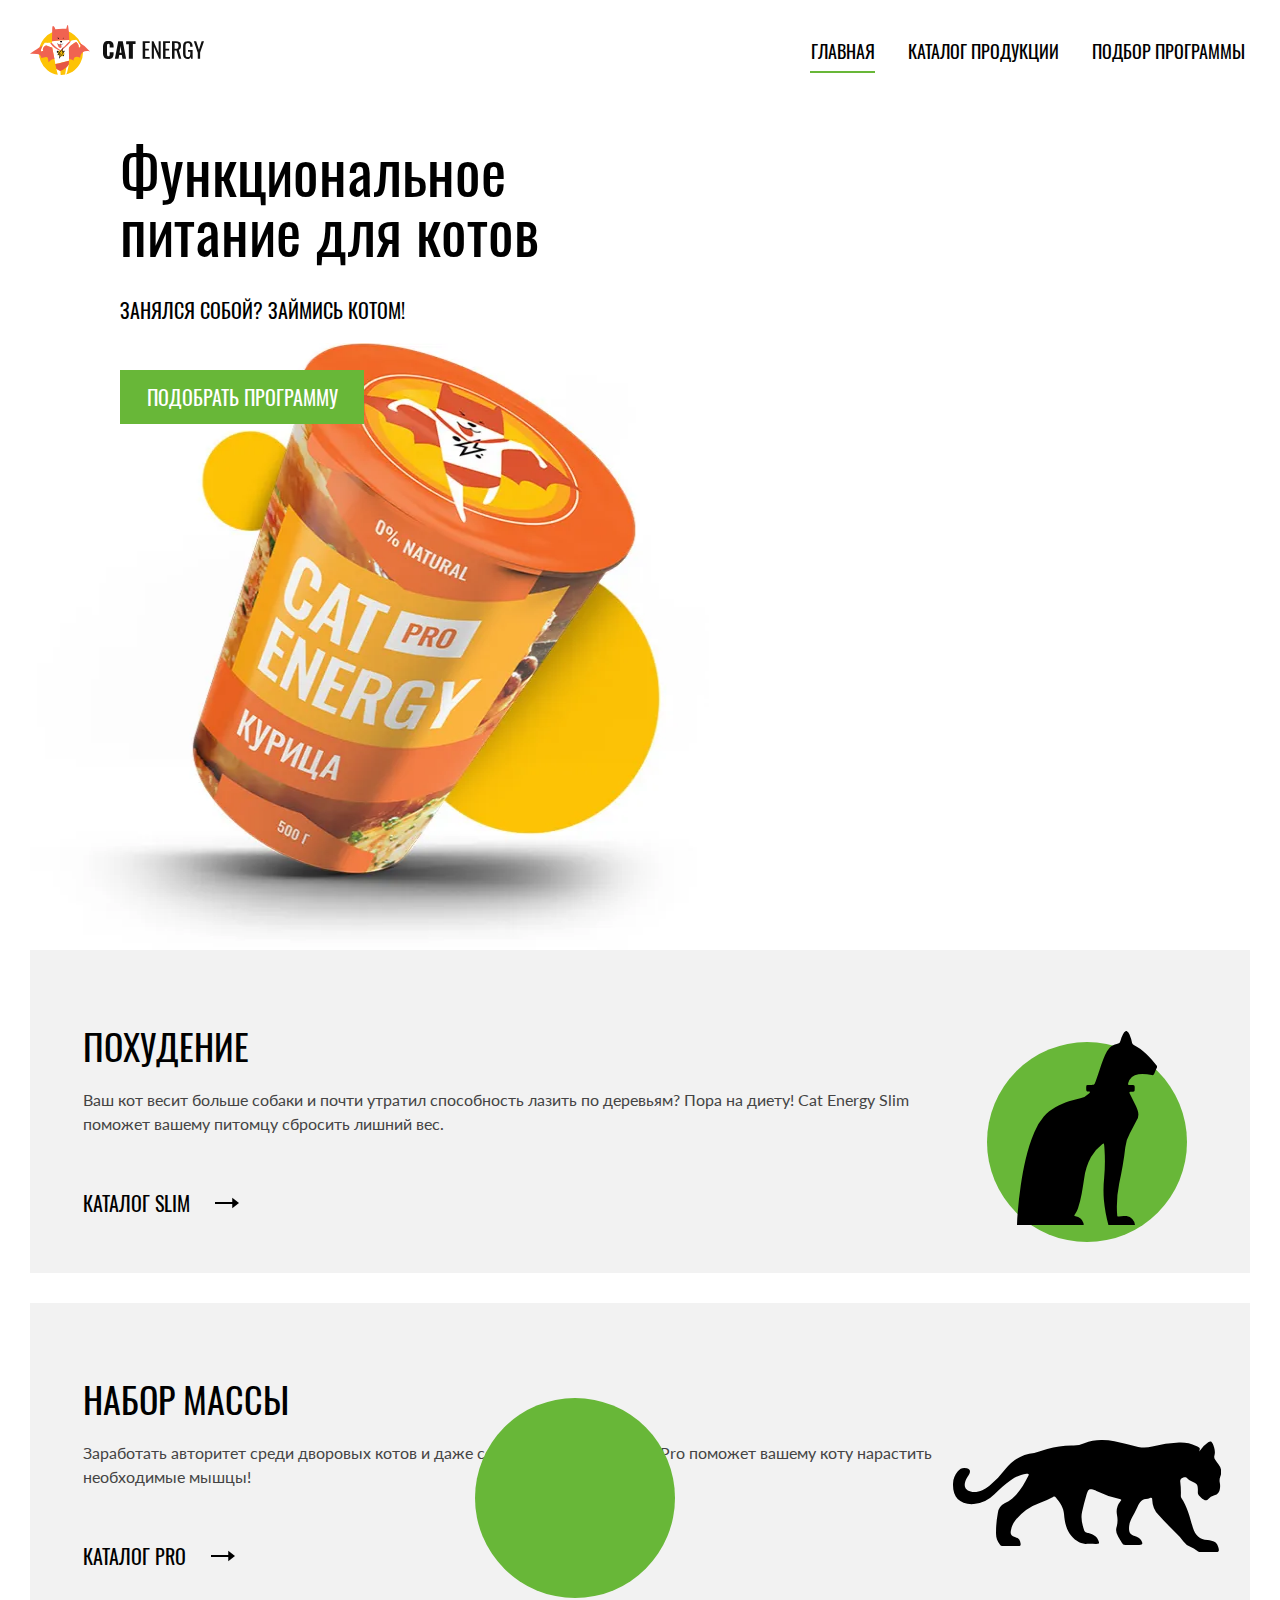
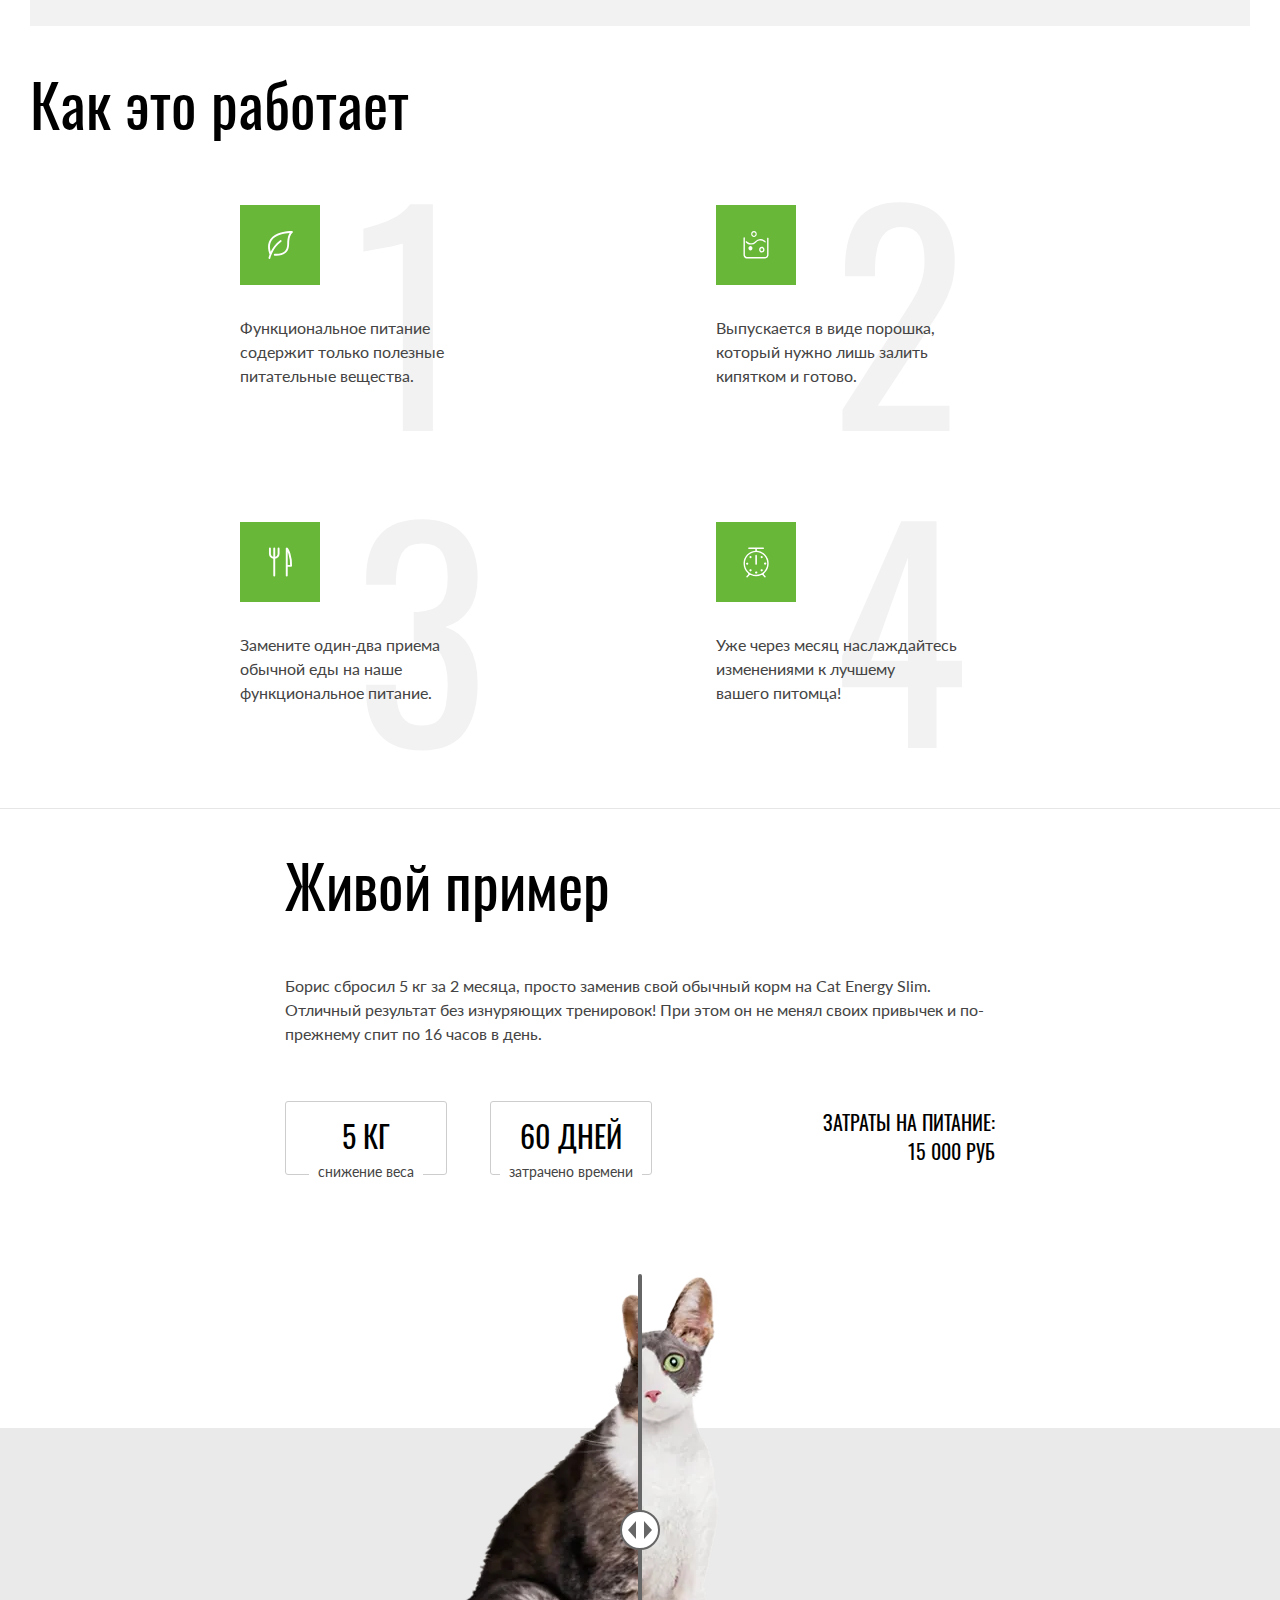
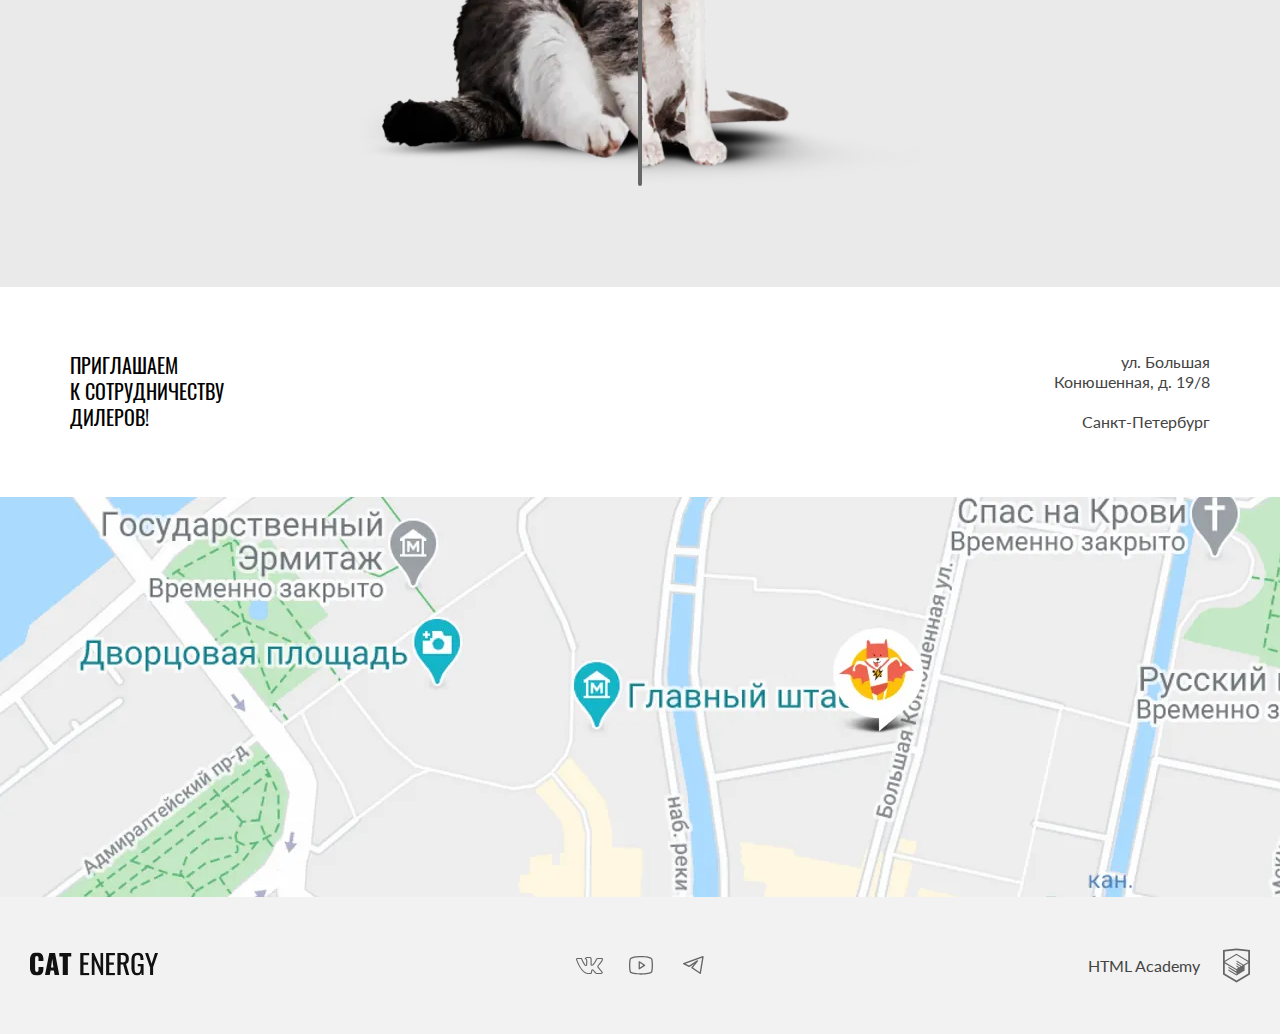
==== commit 83d3bf82: "Deploying to gh-pages from @ DrZhuker/2461377-cat-energy-31@44daf035a34e29970e3c049bb0f0f0bb54729987" ====
--- a/index.html
+++ b/index.html
@@ -1 +1 @@
-<!DOCTYPE html><html lang="ru"><head><meta charset="UTF-8"><title>CAT ENERGY</title><meta name="viewport" content="width=device-width,initial-scale=1"><link rel="apple-touch-icon" sizes="180x180" href="favicons/apple-touch-icon.png"><link rel="icon" type="image/png" sizes="32x32" href="favicons/favicon-32x32.png"><link rel="icon" type="image/png" sizes="16x16" href="favicons/favicon-16x16.png"><link rel="manifest" href="site.webmanifest"><link rel="preload" href="fonts/lato/Lato-Regular.woff2" as="font"><link rel="preload" href="fonts/oswald/oswaldregular.woff2" as="font"><meta name="msapplication-TileColor" content="#da532c"><meta name="theme-color" content="#ffffff"><link rel="stylesheet" href="styles/styles.css"><meta name="viewport" content="width=device-width,initial-scale=1"></head><body><header class="main-header main-header--index main-header--nojs"><a class="main-header__logo-img" href="index.html"><picture><source media="(min-width: 1300px)" type="image/svg+xml" width="70" height="59" srcset="images/logo-desktop-img.svg"><source media="(min-width: 768px)" type="image/svg+xml" width="60" height="50" srcset="images/logo-tablet-img.svg"><img src="images/logo-mobile-img.svg" width="33" height="38" alt="Логотип"></picture></a><a class="main-header__logo-name" href="index.html"><picture><source media="(min-width: 1300px)" type="image/svg+xml" width="118" height="21" srcset="images/logo-text.svg"><img src="images/logo-text.svg" width="101" height="18" alt="CAT ENERGY"></picture></a><button class="main-header__button button" type="button"><span class="main-header__open button-open main-header__invisible"><span class="visually-hidden">Меню</span> <span class="button-open__line"></span> <span class="button-open__line"></span> <span class="button-open__line"></span> </span><span class="main-header__close button-close main-header__invisible"><span class="button-close__line"></span> <span class="button-close__line"></span> <span class="visually-hidden">Закрыть</span></span></button><nav class="main-nav main-nav--index main-nav--nojs" id="main-nav"><ul class="main-nav__list"><li class="main-nav__item main-nav__item--current"><a class="main-nav__link button" href="index.html">Главная</a></li><li class="main-nav__item"><a class="main-nav__link button" href="catalog.html">Каталог продукции</a></li><li class="main-nav__item"><a class="main-nav__link button" href="order-form.html">Подбор программы</a></li></ul></nav></header><main class="main-container"><section class="hero"><div class="hero__wrapper"><h1 class="hero__title">Функциональное питание для котов</h1><p class="hero__text">Занялся собой? Займись котом!</p><picture><source media="(min-width: 1300px)" type="image/webp" width="552" height="499" srcset="images/index-hero-can-desktop@1x.webp, images/index-hero-can-desktop@2x.webp 2x"><source media="(min-width: 768px)" type="image/webp" width="709" height="609" srcset="images/index-hero-can-tablet@1x.webp, images/index-hero-can-tablet@2x.webp 2x"><source type="image/webp" width="280" height="270" srcset="images/index-hero-can-mobile@1x.webp, images/index-hero-can-mobile@2x.webp 2x"><source media="(min-width: 1300px)" type="image/png" width="552" height="499" srcset="images/index-hero-can-desktop@1x.png, images/index-hero-can-desktop@2x.png 2x"><source media="(min-width: 768px)" type="image/png" width="709" height="609" srcset="images/index-hero-can-tablet@1x.png, images/index-hero-can-tablet@2x.png 2x"><img class="hero__image" src="images/index-hero-can-mobile@1x.png" srcset="images/index-hero-can-mobile@2x.png" width="280" height="270" alt="Банка корма с курицей"></picture><a class="hero__link button" href="order-form.html">Подобрать программу</a></div></section><section class="preview"><h2 class="visually-hidden">Предложение программ</h2><ul class="preview__card-list"><li class="preview__card-item"><article class="card-offer"><h2 class="card-offer__title">Похудение</h2><p class="card-offer__text">Ваш кот весит больше собаки и почти утратил способность лазить по деревьям? Пора на диету! Cat Energy Slim поможет вашему питомцу сбросить лишний вес.</p><a class="card-offer__link" href="catalog-slim.html">Каталог slim <span class="card-offer__link-inner"><span class="card-offer__link-arrow"></span></span></a></article></li><li class="preview__card-item"><article class="card-offer card-offer--pro"><h2 class="card-offer__title">Набор массы</h2><p class="card-offer__text">Заработать авторитет среди дворовых котов и даже собак? Серия Cat Energy Pro поможет вашему коту нарастить необходимые мышцы!</p><a class="card-offer__link" href="catalog-pro.html">Каталог pro <span class="card-offer__link-inner"><span class="card-offer__link-arrow"></span></span></a></article></li></ul></section><section class="faq"><h2 class="faq__title">Как это работает</h2><ol class="faq__desc-list"><li class="faq__desc-item">Функциональное питание<br>содержит только полезные питательные вещества.</li><li class="faq__desc-item">Выпускается в виде порошка, который нужно лишь залить кипятком и готово.</li><li class="faq__desc-item">Замените один-два приема<br>обычной еды на наше функциональное питание.</li><li class="faq__desc-item">Уже через месяц наслаждайтесь изменениями к лучшему вашего&nbsp;питомца!</li></ol></section><section class="example"><div class="example__box"><div class="example_container"><h2 class="example__title">Живой пример</h2><p class="example__text">Борис сбросил 5 кг за 2 месяца, просто заменив свой обычный корм на Cat Energy Slim. Отличный результат без&nbsp;изнуряющих тренировок! При этом он не менял своих привычек и по-прежнему спит по 16 часов в день.</p><div class="example__inner"><dl class="example__list"><div class="example__wrapper"><dt class="example__item">5 кг</dt><dd class="example__item-description">Снижение веса</dd></div><div class="example__wrapper"><dt class="example__item">60 дней</dt><dd class="example__item-description">Затрачено времени</dd></div></dl><p class="example__text-secondary">Затраты на питание: <span class="example__text-secondary-span">15 000 руб</span></p></div></div><div class="example__slider slider"><span class="visually-hidden">Слайдер с котиком</span><div class="slider__img slider__img--before"><picture><source media="(min-width: 768px)" type="image/webp" width="560" height="512" srcset="images/index-slider-big-cat-tablet@1x.webp 1x,images/index-slider-big-cat-tablet@2x.webp 2x"><source type="image/webp" width="280" height="256" srcset="images/index-slider-big-cat-mobile@1x.webp, images/index-slider-big-cat-mobile@2x.webp 2x"><source media="(min-width: 768px)" type="image/png" width="560" height="512" srcset="images/index-slider-big-cat-tablet@1x.png, images/index-slider-big-cat-tablet@2x.png 2x"><img class="slider__image" src="images/index-slider-big-cat-mobile@1x.png" srcset="images/index-slider-big-cat-mobile@2x.png" width="280" height="256" alt="Жирный кот"></picture></div><div class="slider__img slider__img--after"><picture><source media="(min-width: 768px)" type="image/webp" width="560" height="512" srcset="images/index-slider-skinny-cat-tablet@1x.webp 1x,images/index-slider-skinny-cat-tablet@2x.webp 2x"><source type="image/webp" width="280" height="256" srcset="images/images/index-slider-skinny-cat-mobile@1x.webp, images/index-slider-skinny-cat-mobile@2x.webp 2x"><source media="(min-width: 768px)" type="image/png" width="560" height="512" srcset="images/index-slider-skinny-cat-tablet@1x.png, images/index-slider-skinny-cat-tablet@2x.png 2x"><img class="slider__image" src="images/index-slider-skinny-cat-mobile@1x.png" srcset="images/index-slider-skinny-cat-mobile@2x.png" width="280" height="256" alt="Худой кот"></picture></div><button class="slider__button button" type="button"><span class="visually-hidden">Кнопка слайдера</span></button></div></div></section><section class="contact"><div class="contact__wrapper"><h3 class="contact__title">Приглашаем<br>к сотрудничеству дилеров!</h3><address class="contact__address"><p>ул. Большая Конюшенная, д. 19/8</p><p>Санкт-Петербург</p></address></div><div class="contact__iframe"><iframe src="https://www.google.com/maps/embed?pb=!1m18!1m12!1m3!1d5652.872183549858!2d30.31937519473138!3d59.93890995106867!2m3!1f0!2f0!3f0!3m2!1i1024!2i768!4f13.1!3m3!1m2!1s0x4696310fca145cc1%3A0x42b32648d8238007!2z0JHQvtC70YzRiNCw0Y8g0JrQvtC90Y7RiNC10L3QvdCw0Y8g0YPQuy4sIDE5LzgsINCh0LDQvdC60YIt0J_QtdGC0LXRgNCx0YPRgNCzLCAxOTExODY!5e0!3m2!1sru!2sru!4v1713989433416!5m2!1sru!2sru" style="border:0;" allowfullscreen="" loading="lazy" referrerpolicy="no-referrer-when-downgrade"></iframe></div></section></main><footer class="main-footer"><div class="main-footer__wrapper"><a class="main-footer__link" href="index.html"><picture><source media="(min-width: 768px)" type="image/svg+xml" width="128" height="24" srcset="images/logo-text.svg"><img src="images/logo-text.svg" width="128" height="24" alt="CAT ENERGY"></picture></a><ul class="main-footer__list social-list"><li class="social-list__item"><a class="social-link social-link--vk" href="#"><span class="visually-hidden">Вконтакте</span></a></li><li class="social-list__item"><a class="social-link social-link--youtube" href="#"><span class="visually-hidden">YouTube</span></a></li><li class="social-list__item"><a class="social-link social-link--telegram" href="#"><span class="visually-hidden">Телеграмм</span></a></li></ul><div class="main-footer__htmlacademy htmlacademy"><a class="htmlacademy__link" href="https://htmlacademy.ru/intensive/adaptive">HTML Academy</a> <a class="htmlacademy__logo" href="https://htmlacademy.ru/intensive/adaptive"><span class="visually-hidden">HTML Academy</span></a></div></div></footer><script src="scripts/index.js"></script></body></html>+<!DOCTYPE html><html lang="ru"><head><meta charset="UTF-8"><title>CAT ENERGY</title><meta name="viewport" content="width=device-width,initial-scale=1"><link rel="apple-touch-icon" sizes="180x180" href="favicons/apple-touch-icon.png"><link rel="icon" type="image/png" sizes="32x32" href="favicons/favicon-32x32.png"><link rel="icon" type="image/png" sizes="16x16" href="favicons/favicon-16x16.png"><link rel="manifest" href="site.webmanifest"><link rel="preload" href="fonts/lato/Lato-Regular.woff2" as="font"><link rel="preload" href="fonts/oswald/oswaldregular.woff2" as="font"><meta name="msapplication-TileColor" content="#da532c"><meta name="theme-color" content="#ffffff"><link rel="stylesheet" href="styles/styles.css"><meta name="viewport" content="width=device-width,initial-scale=1"></head><body><header class="main-header main-header--index main-header--nojs"><a class="main-header__logo-img" href="index.html"><picture><source media="(min-width: 1300px)" type="image/svg+xml" width="70" height="59" srcset="images/logo-desktop-img.svg"><source media="(min-width: 768px)" type="image/svg+xml" width="60" height="50" srcset="images/logo-tablet-img.svg"><img src="images/logo-mobile-img.svg" width="33" height="38" alt="Логотип"></picture></a><a class="main-header__logo-name" href="index.html"><picture><source media="(min-width: 1300px)" type="image/svg+xml" width="118" height="21" srcset="images/logo-text.svg"><img src="images/logo-text.svg" width="101" height="18" alt="CAT ENERGY"></picture></a><button class="main-header__button button" type="button"><span class="main-header__open button-open main-header__invisible"><span class="visually-hidden">Меню</span> <span class="button-open__line"></span> <span class="button-open__line"></span> <span class="button-open__line"></span> </span><span class="main-header__close button-close main-header__invisible"><span class="button-close__line"></span> <span class="button-close__line"></span> <span class="visually-hidden">Закрыть</span></span></button><nav class="main-nav main-nav--index main-nav--nojs" id="main-nav"><ul class="main-nav__list"><li class="main-nav__item main-nav__item--current"><a class="main-nav__link button" href="index.html">Главная</a></li><li class="main-nav__item"><a class="main-nav__link button" href="catalog.html">Каталог продукции</a></li><li class="main-nav__item"><a class="main-nav__link button" href="order-form.html">Подбор программы</a></li></ul></nav></header><main class="main-container"><section class="hero"><div class="hero__wrapper"><h1 class="hero__title">Функциональное питание для котов</h1><p class="hero__text">Занялся собой? Займись котом!</p><picture><source media="(min-width: 1300px)" type="image/webp" width="552" height="499" srcset="images/index-hero-can-desktop@1x.webp, images/index-hero-can-desktop@2x.webp 2x"><source media="(min-width: 768px)" type="image/webp" width="709" height="609" srcset="images/index-hero-can-tablet@1x.webp, images/index-hero-can-tablet@2x.webp 2x"><source type="image/webp" width="280" height="270" srcset="images/index-hero-can-mobile@1x.webp, images/index-hero-can-mobile@2x.webp 2x"><source media="(min-width: 1300px)" type="image/png" width="552" height="499" srcset="images/index-hero-can-desktop@1x.png, images/index-hero-can-desktop@2x.png 2x"><source media="(min-width: 768px)" type="image/png" width="709" height="609" srcset="images/index-hero-can-tablet@1x.png, images/index-hero-can-tablet@2x.png 2x"><img class="hero__image" src="images/index-hero-can-mobile@1x.png" srcset="images/index-hero-can-mobile@2x.png" width="280" height="270" alt="Банка корма с курицей"></picture><a class="hero__link button" href="order-form.html">Подобрать программу</a></div></section><section class="preview"><h2 class="visually-hidden">Предложение программ</h2><ul class="preview__card-list"><li class="preview__card-item"><article class="card-offer"><h2 class="card-offer__title">Похудение</h2><p class="card-offer__text">Ваш кот весит больше собаки и почти утратил способность лазить по деревьям? Пора на диету! Cat Energy Slim поможет вашему питомцу сбросить лишний вес.</p><a class="card-offer__link" href="catalog-slim.html">Каталог slim <span class="card-offer__link-inner"><span class="card-offer__link-arrow"></span></span></a></article></li><li class="preview__card-item"><article class="card-offer card-offer--pro"><h2 class="card-offer__title">Набор массы</h2><p class="card-offer__text">Заработать авторитет среди дворовых котов и даже собак? Серия Cat Energy Pro поможет вашему коту нарастить необходимые мышцы!</p><a class="card-offer__link" href="catalog-pro.html">Каталог pro <span class="card-offer__link-inner"><span class="card-offer__link-arrow"></span></span></a></article></li></ul></section><section class="faq"><h2 class="faq__title">Как это работает</h2><ol class="faq__desc-list"><li class="faq__desc-item">Функциональное питание<br>содержит только полезные питательные вещества.</li><li class="faq__desc-item">Выпускается в виде порошка, который нужно лишь залить кипятком и готово.</li><li class="faq__desc-item">Замените один-два приема<br>обычной еды на наше функциональное питание.</li><li class="faq__desc-item">Уже через месяц наслаждайтесь изменениями к лучшему вашего&nbsp;питомца!</li></ol></section><section class="example"><div class="example__box"><div class="example__container"><h2 class="example__title">Живой пример</h2><p class="example__text">Борис сбросил 5 кг за 2 месяца, просто заменив свой обычный корм на Cat Energy Slim. Отличный результат без&nbsp;изнуряющих тренировок! При этом он не менял своих привычек и по-прежнему спит по 16 часов в день.</p><div class="example__inner"><dl class="example__list"><div class="example__wrapper"><dt class="example__item">5 кг</dt><dd class="example__item-description">Снижение веса</dd></div><div class="example__wrapper"><dt class="example__item">60 дней</dt><dd class="example__item-description">Затрачено времени</dd></div></dl><p class="example__text-secondary">Затраты на питание: <span class="example__text-secondary-span">15 000 руб</span></p></div></div><div class="example__slider slider"><span class="visually-hidden">Слайдер с котиком</span><div class="slider__img slider__img--before"><picture><source media="(min-width: 768px)" type="image/webp" width="560" height="512" srcset="images/index-slider-big-cat-tablet@1x.webp 1x,images/index-slider-big-cat-tablet@2x.webp 2x"><source type="image/webp" width="280" height="256" srcset="images/index-slider-big-cat-mobile@1x.webp, images/index-slider-big-cat-mobile@2x.webp 2x"><source media="(min-width: 768px)" type="image/png" width="560" height="512" srcset="images/index-slider-big-cat-tablet@1x.png, images/index-slider-big-cat-tablet@2x.png 2x"><img class="slider__image" src="images/index-slider-big-cat-mobile@1x.png" srcset="images/index-slider-big-cat-mobile@2x.png" width="280" height="256" alt="Жирный кот"></picture></div><div class="slider__img slider__img--after"><picture><source media="(min-width: 768px)" type="image/webp" width="560" height="512" srcset="images/index-slider-skinny-cat-tablet@1x.webp 1x,images/index-slider-skinny-cat-tablet@2x.webp 2x"><source type="image/webp" width="280" height="256" srcset="images/images/index-slider-skinny-cat-mobile@1x.webp, images/index-slider-skinny-cat-mobile@2x.webp 2x"><source media="(min-width: 768px)" type="image/png" width="560" height="512" srcset="images/index-slider-skinny-cat-tablet@1x.png, images/index-slider-skinny-cat-tablet@2x.png 2x"><img class="slider__image" src="images/index-slider-skinny-cat-mobile@1x.png" srcset="images/index-slider-skinny-cat-mobile@2x.png" width="280" height="256" alt="Худой кот"></picture></div><button class="slider__button button" type="button"><span class="visually-hidden">Кнопка слайдера</span></button></div></div></section><section class="contact"><div class="contact__wrapper"><div class="contact__inner"><h3 class="contact__title">Приглашаем<br>к сотрудничеству дилеров!</h3><address class="contact__address"><p>ул. Большая Конюшенная, д. 19/8</p><p>Санкт-Петербург</p></address></div></div><div class="contact__iframe"><iframe src="https://www.google.com/maps/embed?pb=!1m18!1m12!1m3!1d5652.872183549858!2d30.31937519473138!3d59.93890995106867!2m3!1f0!2f0!3f0!3m2!1i1024!2i768!4f13.1!3m3!1m2!1s0x4696310fca145cc1%3A0x42b32648d8238007!2z0JHQvtC70YzRiNCw0Y8g0JrQvtC90Y7RiNC10L3QvdCw0Y8g0YPQuy4sIDE5LzgsINCh0LDQvdC60YIt0J_QtdGC0LXRgNCx0YPRgNCzLCAxOTExODY!5e0!3m2!1sru!2sru!4v1713989433416!5m2!1sru!2sru" style="border:0;" allowfullscreen="" loading="lazy" referrerpolicy="no-referrer-when-downgrade"></iframe></div></section></main><footer class="main-footer"><div class="main-footer__wrapper"><a class="main-footer__link" href="index.html"><picture><source media="(min-width: 768px)" type="image/svg+xml" width="128" height="24" srcset="images/logo-text.svg"><img src="images/logo-text.svg" width="128" height="24" alt="CAT ENERGY"></picture></a><ul class="main-footer__list social-list"><li class="social-list__item"><a class="social-link social-link--vk" href="#"><span class="visually-hidden">Вконтакте</span></a></li><li class="social-list__item"><a class="social-link social-link--youtube" href="#"><span class="visually-hidden">YouTube</span></a></li><li class="social-list__item"><a class="social-link social-link--telegram" href="#"><span class="visually-hidden">Телеграмм</span></a></li></ul><div class="main-footer__htmlacademy htmlacademy"><a class="htmlacademy__link" href="https://htmlacademy.ru/intensive/adaptive">HTML Academy</a> <a class="htmlacademy__logo" href="https://htmlacademy.ru/intensive/adaptive"><span class="visually-hidden">HTML Academy</span></a></div></div></footer><script src="scripts/index.js"></script></body></html>--- a/styles/styles.css
+++ b/styles/styles.css
@@ -1 +1 @@
-@font-face{font-family:Lato;font-weight:400;font-style:normal;font-display:swap;src:url(../fonts/lato/Lato-Regular.woff2)format("woff2")}@font-face{font-family:Oswald;font-weight:400;font-style:normal;font-display:swap;src:url(../fonts/oswald/oswaldregular.woff2)format("woff2")}*,:before,:after{box-sizing:border-box}body{color:#444;flex-direction:column;min-width:320px;min-height:100vh;margin:0;font-family:Lato,sans-serif;font-size:14px;line-height:18px;display:flex}.visually-hidden{white-space:nowrap;-webkit-clip-path:inset(100%);clip-path:inset(100%);clip:rect(0 0 0 0);border:0;width:1px;height:1px;margin:-1px;padding:0;position:absolute;overflow:hidden}.button{color:#fff;text-transform:uppercase;background-color:#68b738;border:none;justify-content:center;align-items:center;font-family:Oswald,Arial,sans-serif;font-size:16px;line-height:20px;display:flex}.button:hover,.button:focus-visible{background-color:#5eaa2f}.button:active{color:#8ec36d;background-color:#5eaa2f}.button-open{flex-wrap:wrap;justify-content:center;width:24px;height:20px;display:flex;position:relative}.button-open__line{background-color:#000;width:24px;height:2px;margin-bottom:6px}.button-open__line:nth-child(4){margin-bottom:0}.button-close{flex-wrap:wrap;justify-content:center;width:18px;height:18px;display:flex;position:relative}.button-close__line{background-color:#000;width:24px;height:2px;position:absolute;top:8px;transform:rotate(45deg)}.button-close__line:nth-child(2){transform:rotate(-45deg)}.container{min-width:300px;max-width:400px}.main-header{text-transform:uppercase;z-index:10;flex-wrap:wrap;justify-content:space-between;align-items:center;width:100%;margin:0 auto;padding:13px 10px 13px 20px;display:flex}@media (width>=768px){.main-header{padding:25px 30px 0}}@media (width>=1300px){.main-header{max-width:1300px;padding:55px 40px 0}.main-header--index{position:absolute;left:50%;transform:translate(-50%)}}.main-header a{text-decoration:none}.main-header img{display:block}.main-header__logo-img{align-self:flex-start;display:block}.main-header__logo-img:hover,.main-header__logo-img:focus{opacity:.6}.main-header__logo-img:active{opacity:.3}.main-header__logo-name{align-self:flex-start;padding-top:10px;padding-bottom:10px;display:block}@media (width>=768px){.main-header__logo-name{margin-left:13px;padding-top:16px;padding-bottom:16px}}@media (width>=1300px){.main-header__logo-name{padding-top:19px;padding-bottom:19px}}.main-header__logo-name:hover,.main-header__logo-name:focus{opacity:.6}.main-header__logo-name:active{opacity:.3}.main-header__button{background-color:#0000;min-width:44px;min-height:40px;display:grid}@media (width>=768px){.main-header__button{display:none}}.main-header__open,.main-header__close{grid-area:1/1/-1/-1}.main-header__button:hover,.main-header__button:focus{opacity:.6;background-color:#0000}.main-header__button:active{opacity:.3;background-color:#0000}.main-header__invisible{display:none}.main-container{flex:1}.main-nav{display:none}@media (width>=768px){.main-nav{margin-left:auto;margin-right:5px;display:flex}}.main-nav--show{z-index:10;display:block;position:absolute;top:65px;left:0;right:0}.main-nav--nojs{margin-bottom:-20px;margin-left:-20px;display:block}.main-nav__list{background-color:#fff;margin:0;padding:0;list-style-type:none}@media (width>=768px){.main-nav__list{background-color:inherit;gap:33px;display:flex}}@media (width>=1300px){.main-nav__list{flex-wrap:wrap;row-gap:1px;max-width:600px;display:flex}}.main-nav__item{border-top:1px solid #e6e6e6}.main-nav__item:last-child{border-bottom:1px solid #e6e6e6}@media (width>=768px){.main-nav__item{border:none}.main-nav__item:last-child{border-bottom:none}}.main-nav__link{color:#000;text-align:center;background-color:#fff;min-width:320px;padding:22px 10px;font-family:Oswald,Arial,sans-serif;font-size:20px;font-weight:400;line-height:20px;text-decoration:none;display:block}@media (width>=768px){.main-nav__link{min-width:65px;padding:14px 0;font-size:18px;line-height:24px}}@media (width>=1300px){.main-nav__link{font-size:20px;line-height:30px}}.main-nav__link:hover,.main-nav__link:focus{color:#666;background-color:#fff}@media (width>=1300px){.main-nav__link:hover,.main-nav__link:focus{opacity:.6;font-size:20px;line-height:30px}}.main-nav__link:active{color:#b3b3b3;background-color:#fff}@media (width>=1300px){.main-nav__link:active{opacity:.3;font-size:20px;line-height:30px}}.main-nav__item--current{position:relative}.main-nav__item--current:before{content:"";height:2px;position:absolute;bottom:4px;left:0;right:0}@media (width>=768px){.main-nav__item--current:before{background-color:#68b738}}@media (width>=1300px){.main-nav--index .main-nav__link{background-color:inherit;color:#fff}.main-nav--index .main-nav__link:hover,.main-nav--index .main-nav__link:focus{opacity:.6}.main-nav--index .main-nav__link:active{opacity:.3}.main-nav--index .main-nav__item--current:before{background-color:#fff}}.hero{color:#fff;text-align:center;background-image:-webkit-image-set(url(../images/index-hero-background-mobile@2x.webp) 2x,url(../images/index-hero-background-mobile@1x.webp) 1x,url(../images/index-hero-background-mobile@2x.png) 2x,url(../images/index-hero-background-mobile@1x.png) 1x),-webkit-linear-gradient(360deg,#0000 178px,#62a63a 178px);background-image:image-set("../images/index-hero-background-mobile@2x.webp" 2x,"../images/index-hero-background-mobile@1x.webp" 1x,"../images/index-hero-background-mobile@2x.png" 2x,"../images/index-hero-background-mobile@1x.png" 1x),linear-gradient(360deg,#0000 178px,#62a63a 178px);background-position:50% bottom 178px,top;background-repeat:no-repeat;background-size:320px 302px,100%;margin:0 auto 20px;padding-top:27px;padding-left:20px;padding-right:20px;font-family:Oswald,Arial,sans-serif;display:flex}@media (width>=768px){.hero{color:#000;background-image:none;margin-bottom:526px;padding-top:63px;padding-left:40px;padding-right:40px;position:relative}}@media (width>=1300px){.hero{background-image:-webkit-image-set(url(../images/index-hero-background-desktop@2x.webp) 2x,url(../images/index-hero-background-desktop@1x.webp) 1x,url(../images/index-hero-background-desktop@2x.png) 2x,url(../images/index-hero-background-desktop@1x.png) 1x),-webkit-linear-gradient(90deg,#fff 50%,#62a63a 50%);background-image:image-set("../images/index-hero-background-desktop@2x.webp" 2x,"../images/index-hero-background-desktop@1x.webp" 1x,"../images/index-hero-background-desktop@2x.png" 2x,"../images/index-hero-background-desktop@1x.png" 1x),linear-gradient(90deg,#fff 50%,#62a63a 50%);background-position:calc(50% + 520px) bottom,50%;background-repeat:no-repeat;background-size:1041px 694px,100%;min-height:694px;margin-bottom:82px;padding-top:143px}}.hero__wrapper{flex-direction:column;display:flex}@media (width<768px){.hero__wrapper{margin:0 auto}}@media (width>=768px){.hero__wrapper{padding-left:80px}}@media (width>=1300px){.hero__wrapper{width:1300px;margin:0 auto;padding-top:81px;padding-left:120px;padding-right:120px;position:relative}}.hero__title{max-width:400px;margin:0 0 25px;font-size:36px;font-weight:400;line-height:36px}@media (width>=768px){.hero__title{text-align:left;max-width:480px;margin-bottom:40px;font-family:Oswald,Arial,sans-serif;font-size:60px;font-weight:400;line-height:60px}}.hero__text{text-transform:uppercase;max-width:400px;margin:0 0 35px;font-family:Oswald,Arial,sans-serif;font-size:14px;font-weight:400;line-height:14px}@media (width>=768px){.hero__text{text-align:left;margin-bottom:50px;font-family:Oswald,Arial,sans-serif;font-size:20px;line-height:20px}}@media (width>=1300px){.hero__text{margin-bottom:52px}}.hero__image{margin:-7px auto 3px;display:block}@media (width>=768px){.hero__image{z-index:-1;margin:0;padding-left:30px;position:absolute;top:266px;left:0}}@media (width>=1300px){.hero__image{z-index:0;margin:0;padding:0;position:absolute;top:0;left:487px}}.hero__link{padding:10px 20px;text-decoration:none}@media (width>=768px){.hero__link{max-width:244px;min-height:54px;font-size:20px;line-height:26px}}@media (width>=1300px){.hero__link{padding-left:20px;padding-right:20px}}.preview{flex-wrap:wrap;margin-bottom:22px;padding-left:20px;padding-right:20px;display:flex}@media (width>=768px){.preview{margin-bottom:47px;padding-left:30px;padding-right:30px}}@media (width>=1300px){.preview{width:100%;max-width:1300px;margin:0 auto 71px;padding-left:40px;padding-right:40px}}.preview__card-list{flex-wrap:wrap;gap:20px;margin:0;padding:0;list-style-type:none;display:flex}@media (width>=768px){.preview__card-list{gap:30px}}@media (width>=1300px){.preview__card-list{justify-content:space-between;min-width:1220px}}.card-offer{background-color:#f2f2f2;padding:20px;position:relative}@media (width>=768px){.card-offer{padding:78px 53px 55px}}@media (width>=1300px){.card-offer{max-width:570px;padding:77px 52px 59px}}.card-offer:before{content:"";background-color:#68b738;border-radius:50%;width:50px;height:50px;position:absolute;top:24px;left:20px}@media (width>=768px){.card-offer:before{width:200px;height:200px;top:92px;left:auto;right:63px}}@media (width>=1300px){.card-offer:before{width:100px;height:100px;top:47px;left:52px}}.card-offer--pro:before{top:25px;left:21px}@media (width>=768px){.card-offer--pro:before{top:95px;left:445px}}@media (width>=1300px){.card-offer--pro:before{top:47px;left:52px}}.card-offer:after{content:"";background-image:url(../icons/stack.svg#cat-slim);background-position:50%;background-repeat:no-repeat;background-size:36px 50px;width:50px;height:50px;position:absolute;top:21px;left:20px}@media (width>=768px){.card-offer:after{background-size:140px 194px;width:140px;height:194px;top:81px;left:auto;right:93px}}@media (width>=1300px){.card-offer:after{background-size:70px 97px;width:70px;height:97px;top:41px;left:67px}}.card-offer--pro:after{content:"";background-image:url(../icons/stack.svg#cat-pro);background-position:50%;background-repeat:no-repeat;background-size:67px 28px;min-width:67px;min-height:50px;position:absolute;top:25px;left:12px}@media (width>=768px){.card-offer--pro:after{background-size:268px 112px;width:268px;height:112px;top:137px;left:auto;right:29px}}@media (width>=1300px){.card-offer--pro:after{background-size:134px 56px;width:134px;height:56px;top:67px;left:33px}}.card-offer__title{color:#000;text-transform:uppercase;margin:0 0 29px;padding-top:10px;padding-left:70px;font-family:Oswald,Arial,sans-serif;font-size:24px;font-weight:400;line-height:37px}@media (width>=768px){.card-offer__title{margin-bottom:24px;padding:0 230px 0 0;font-family:Oswald,Arial,sans-serif;font-size:36px;font-weight:400;line-height:36px}}@media (width>=1300px){.card-offer__title{margin-bottom:73px;padding-left:162px;padding-right:0}}.card-offer__text{border-bottom:1px solid #d9d9d9;margin:0 0 19px;padding-bottom:23px;font-family:Lato,Arial,sans-serif}@media (width>=768px){.card-offer__text{text-align:left;border:none;margin-bottom:52px;padding:0 260px 0 0;font-family:Lato,Arial,sans-serif;font-size:16px;font-weight:400;line-height:24px}}@media (width>=1300px){.card-offer__text{margin-bottom:28px;padding-right:0}}.card-offer__link{text-transform:uppercase;color:#000;align-items:center;max-width:140px;font-family:Oswald,Arial,sans-serif;font-size:16px;font-weight:400;line-height:16px;text-decoration:none;display:flex}@media (width>=768px){.card-offer__link{max-width:200px;font-size:20px;line-height:30px}}.card-offer__link-inner{width:32px;height:12px;margin-left:16px;position:relative;overflow:hidden}@media (width>=768px){.card-offer__link-inner{margin-left:25px}}.card-offer__link-arrow{background-image:url(../icons/stack.svg#arrow);width:32px;height:12px;transition:transform .3s;position:absolute;right:8px}.card-offer__link:hover .card-offer__link-arrow{transform:translate(8px)}.card-offer__link:active{opacity:.3}.faq{margin-bottom:49px;padding-left:20px;padding-right:20px}@media (width>=768px){.faq{margin-bottom:46px;padding-left:30px;padding-right:30px}}@media (width>=1300px){.faq{width:100%;max-width:1300px;margin:0 auto 69px;padding-left:40px;padding-right:40px}}.faq__title{color:#000;margin:0 0 40px;font-family:Oswald,Arial,sans-serif;font-size:36px;font-weight:400;line-height:40px}@media (width>=768px){.faq__title{margin-bottom:32px;font-size:60px;line-height:60px}}@media (width>=1300px){.faq__title{margin-bottom:31px}}.faq__desc-list{counter-reset:faq;flex-wrap:wrap;gap:20px;margin:0;padding:0;list-style-type:none;display:flex}@media (width>=768px){.faq__desc-list{justify-content:space-between;row-gap:37px;max-width:800px;margin:0 auto;padding-right:79px}}@media (width>=1300px){.faq__desc-list{width:100%;max-width:1300px;padding-right:0}}.faq__desc-item{min-height:60px;padding-top:2px;padding-left:80px;position:relative}@media (width>=768px){.faq__desc-item{max-width:245px;padding-top:151px;padding-bottom:57px;padding-left:0;font-size:16px;line-height:24px}}.faq__desc-item:before{content:"";background-color:#68b738;background-image:url(../icons/stack.svg#leaf);background-position:50%;background-repeat:no-repeat;background-size:25px 28px;width:60px;height:60px;position:absolute;top:0;left:0}@media (width>=768px){.faq__desc-item:before{width:80px;height:80px;top:40px}.faq__desc-item:after{z-index:-1;counter-increment:faq;content:counter(faq)"";color:#f2f2f2;font-family:Oswald,Arial,sans-serif;font-size:280px;font-weight:400;line-height:280px;position:absolute;top:0;left:115px}}.faq__desc-item:nth-child(2):before{background-image:url(../icons/stack.svg#wash);background-size:26px 28px}.faq__desc-item:nth-child(3):before{background-image:url(../icons/stack.svg#eat);background-size:25px 30px}.faq__desc-item:nth-child(4):before{background-image:url(../icons/stack.svg#timer);background-size:26px 31px}.example{background-color:#eaeaea}@media (width>=768px){.example{background-image:linear-gradient(#fff 619px,#eaeaea 619px);border-top:1px solid #e6e6e6}}@media (width>=1300px){.example{background-image:linear-gradient(#fff 136px,#f2f2f2 136px);border-top:none;width:100%}}.example__box{max-width:400px;margin:0 auto;padding:25px 20px 39px}@media (width>=768px){.example__box{max-width:770px;padding:45px 30px 101px}}@media (width>=1300px){.example__box{background-image:linear-gradient(#fff 136px,#f2f2f2 136px);justify-content:space-between;width:100%;max-width:1300px;padding:0 40px 75px;display:flex}.example_container{max-width:450px}}.example__title{color:#000;margin:0 0 40px;font-family:Oswald,Arial,sans-serif;font-size:36px;font-weight:400;line-height:40px}@media (width>=768px){.example__title{margin-bottom:60px;font-size:60px;line-height:60px}}@media (width>=1300px){.example__title{margin-bottom:146px}}.example__text{margin:0 0 20px}@media (width>=768px){.example__text{margin-bottom:55px;font-size:16px;line-height:24px}}@media (width>=1300px){.example__text{min-width:450px;margin-bottom:69px}}.example__inner{flex-wrap:wrap;justify-content:center;display:flex}@media (width>=768px){.example__inner{justify-content:space-between;margin-bottom:99px}}@media (width>=1300px){.example__inner{margin-bottom:0}}.example__list{flex-wrap:wrap;justify-content:space-around;gap:32px;max-width:400px;margin:0 auto 34px;display:flex}@media (width>=768px){.example__list{gap:43px;margin:0}}@media (width>=1300px){.example__list{margin-bottom:60px}}.example__wrapper{flex-wrap:wrap;display:flex;position:relative}.example__item{text-align:center;text-transform:uppercase;color:#000;border:1px solid #cdcdcd;border-radius:3px;min-width:124px;padding:14px 20px 17px;font-family:Oswald,Arial,sans-serif;font-size:24px;font-weight:400;line-height:24px;position:relative}@media (width>=768px){.example__item{min-width:162px;padding:15px 20px 20px;font-size:30px;font-weight:400;line-height:37px}}.example__item-description{text-align:center;text-transform:lowercase;background-color:#eaeaea;width:-moz-fit-content;width:fit-content;margin:0;padding-left:15px;padding-right:15px;font-family:Lato,Arial,sans-serif;font-size:12px;font-weight:400;line-height:12px;position:absolute;bottom:0;left:50%;transform:translate(-50%)translateY(50%)}@media (width>=768px){.example__item-description{background-color:#fff;width:max-content;padding-left:9px;padding-right:9px;font-size:14px;line-height:14px;bottom:3px}}@media (width>=1300px){.example__item-description{background-color:#f2f2f2}}.example__text-secondary{text-align:center;text-transform:uppercase;color:#000;margin:0 0 20px;font-family:Oswald,Arial,sans-serif;font-size:14px;font-weight:400;line-height:20px}@media (width>=768px){.example__text-secondary{text-align:right;max-width:180px;margin-top:11px;margin-bottom:0;font-size:20px;line-height:20px}}@media (width>=1300px){.example__text-secondary{gap:63px;min-width:330px;margin-top:0;display:flex}}@media (width>=768px){.example__text-secondary-span{margin-top:9px;display:block}}@media (width>=1300px){.example__text-secondary-span{margin:0}}.example__slider{margin:0 auto}@media (width>=1300px){.example__slider{margin:0}}.slider{--position:50%;grid-template-columns:1fr;width:280px;display:grid;position:relative}@media (width>=768px){.slider{width:560px;height:512px}}.slider__image{object-fit:cover;width:280px;height:256px;display:block}@media (width>=768px){.slider__image{width:560px;height:512px}}.slider__img{grid-area:1/1/span 1/span 1}.slider__img--before{width:var(--position);z-index:2;background-color:#eaeaea;overflow:hidden}@media (width>=768px){.slider__img--before{background-color:none;background-image:linear-gradient(#fff 154px,#eaeaea 154px)}}@media (width>=1300px){.slider__img--before{background-color:none;background-image:linear-gradient(#fff 136px,#f2f2f2 136px)}}.slider__img--after{z-index:1}.slider__button{top:0;bottom:0;left:var(--position);z-index:3;background-color:#666;border-radius:2px;grid-area:1/1/span 1/span 1;width:4px;margin:0;padding:0;position:absolute;transform:translate(-50%)}.slider__button:before{content:"";background-color:#fff;border:2px solid #666;border-radius:50%;width:40px;height:40px;position:absolute}.slider__button:after{content:"";background-color:#666;width:24px;height:18px;position:absolute;-webkit-mask-image:url(../icons/stack.svg#slider-arrow);mask-image:url(../icons/stack.svg#slider-arrow);-webkit-mask-repeat:no-repeat;mask-repeat:no-repeat}.slider__button:hover,.slider__button:focus{background-color:#68b738}.slider__button:hover:before,.slider__button:focus:before{border:2px solid #68b738}.slider__button:hover:after,.slider__button:focus:after{background-color:#68b738}.slider__button:active{background-color:#9ecc82}.slider__button:active:before{border:2px solid #9ecc82}.slider__button:active:after{background-color:#9ecc82}.contact{background-color:#f2f2f2;min-width:320px;margin:0 auto;display:grid}@media (width>=1300px){.contact{width:100%;position:relative}}.contact__wrapper{grid-template-columns:140px 140px;justify-content:space-between;padding:26px 20px;display:grid}@media (width>=768px){.contact__wrapper{grid-template-columns:160px 160px;padding:65px 70px}}@media (width>=1300px){.contact__wrapper{background-color:#fff;gap:87px;margin-top:91px;padding:61px 80px;position:absolute;left:calc(50% - 610px)}}.contact__title{text-align:left;text-transform:uppercase;color:#000;margin:0;font-family:Oswald,Arial,sans-serif;font-size:16px;font-weight:400;line-height:20px}@media (width>=768px){.contact__title{font-size:20px;line-height:26px}}.contact__address{text-align:left;font-style:normal;line-height:20px}@media (width>=768px){.contact__address{text-align:right;min-width:160px;font-size:16px}}@media (width>=1300px){.contact__address{text-align:left}}.contact__address p{margin:0;display:block}@media (width>=768px){.contact__address p:first-child{margin-bottom:20px}}.contact__iframe{background-image:-webkit-image-set(url(../images/contact-map-mobile@2x.webp) 2x,url(../images/contact-map-mobile@1x.webp) 1x,url(../images/contact-map-mobile@2x.png) 2x,url(../images/contact-map-mobile@1x.png) 1x);background-image:image-set("../images/contact-map-mobile@2x.webp" 2x,"../images/contact-map-mobile@1x.webp" 1x,"../images/contact-map-mobile@2x.png" 2x,"../images/contact-map-mobile@1x.png" 1x);background-repeat:no-repeat;background-size:320px 362px;min-width:320px;height:362px}@media (width>=768px){.contact__iframe{background-image:-webkit-image-set(url(../images/contact-map-tablet@2x.webp) 2x,url(../images/contact-map-tablet@1x.webp) 1x,url(../images/contact-map-tablet@2x.png) 2x,url(../images/contact-map-tablet@1x.png) 1x);background-image:image-set("../images/contact-map-tablet@2x.webp" 2x,"../images/contact-map-tablet@1x.webp" 1x,"../images/contact-map-tablet@2x.png" 2x,"../images/contact-map-tablet@1x.png" 1x);background-size:768px 400px;min-width:768px;height:400px}}@media (width>=1300px){.contact__iframe{background-image:-webkit-image-set(url(../images/contact-map-desktop@2x.webp) 2x,url(../images/contact-map-desktop@1x.webp) 1x,url(../images/contact-map-desktop@2x.png) 2x,url(../images/contact-map-desktop@1x.png) 1x);background-image:image-set("../images/contact-map-desktop@2x.webp" 2x,"../images/contact-map-desktop@1x.webp" 1x,"../images/contact-map-desktop@2x.png" 2x,"../images/contact-map-desktop@1x.png" 1x);background-size:contain;min-width:1440px;height:400px}}.contact__iframe iframe{width:100%;height:362px}@media (width>=768px){.contact__iframe iframe{height:400px}}.social-list{flex-wrap:wrap;justify-content:center;gap:8px;margin:0;padding:0;list-style-type:none;display:flex}.social-link{width:44px;height:62px;display:block;position:relative}.social-link:before{content:"";background-color:#666;width:44px;height:62px;position:absolute}@media (width>=768px){.social-link,.social-link:before{height:37px}}.social-link--vk:before{-webkit-mask-image:url(../icons/stack.svg#vk);mask-image:url(../icons/stack.svg#vk);-webkit-mask-position:50%;mask-position:50%;-webkit-mask-size:27px 17px;mask-size:27px 17px;-webkit-mask-repeat:no-repeat;mask-repeat:no-repeat}.social-link--youtube:before{-webkit-mask-image:url(../icons/stack.svg#youtube);mask-image:url(../icons/stack.svg#youtube);-webkit-mask-position:50%;mask-position:50%;-webkit-mask-size:24px 19px;mask-size:24px 19px;-webkit-mask-repeat:no-repeat;mask-repeat:no-repeat}.social-link--telegram:before{-webkit-mask-image:url(../icons/stack.svg#telegram);mask-image:url(../icons/stack.svg#telegram);-webkit-mask-position:50%;mask-position:50%;-webkit-mask-size:21px 19px;mask-size:21px 19px;-webkit-mask-repeat:no-repeat;mask-repeat:no-repeat}.social-link:hover:before,.social-link:focus:before{background-color:#68b738}.social-link:active:before{background-color:#c9e1bb}.main-footer{background-color:#f2f2f2;flex-shrink:0}.main-footer__wrapper{flex-wrap:wrap;justify-content:center;margin:0 auto;padding:40px 20px;display:flex}@media (width>=768px){.main-footer__wrapper{flex-wrap:nowrap;align-items:center;padding:50px 30px}}@media (width>=1300px){.main-footer__wrapper{width:100%;max-width:1300px;padding-top:65px;padding-left:40px;padding-right:40px}}.main-footer__link{text-align:center;border-bottom:1px solid #d9d9d9;width:100%;padding-bottom:15px}@media (width>=768px){.main-footer__link{border:none;width:auto;padding:0}}.main-footer__link:hover,.main-footer__link:focus{opacity:.6}.main-footer__link:active{opacity:.3}.main-footer__list{border-bottom:1px solid #d9d9d9;width:100%;margin-bottom:17px}@media (width>=768px){.main-footer__list{border:none;margin:0 0 0 42px}}.htmlacademy{justify-content:space-between;align-items:center;width:100%;display:flex}@media (width>=768px){.htmlacademy{justify-content:flex-end;gap:23px;max-width:168px}}.htmlacademy__link{color:#444;font-family:Lato,Arial,sans-serif;font-size:16px;font-weight:400;line-height:20px;text-decoration:none}.htmlacademy__logo{background-color:#666;width:27px;height:37px;-webkit-mask-image:url(../icons/stack.svg#htmlacademy);mask-image:url(../icons/stack.svg#htmlacademy);-webkit-mask-position:50%;mask-position:50%;-webkit-mask-size:27px 37px;mask-size:27px 37px;-webkit-mask-repeat:no-repeat;mask-repeat:no-repeat}.htmlacademy:hover .htmlacademy__logo,.htmlacademy:focus .htmlacademy__logo{background-color:#68b738}.htmlacademy:active{opacity:.3}.catalog-primary{border-top:1px solid #d9d9d9;margin-bottom:22px;padding-top:27px}@media (width>=768px){.catalog-primary{border-top:none;margin-bottom:74px;padding:65px 30px 0}}@media (width>=1300px){.catalog-primary{width:100%;max-width:1300px;margin:0 auto 71px;padding:74px 40px 0}}.catalog-primary__title{color:#000;margin:0 0 41px;padding-left:20px;padding-right:20px;font-family:Oswald,Arial,sans-serif;font-size:36px;font-weight:400;line-height:36px}@media (width>=768px){.catalog-primary__title{margin-bottom:84px;padding:0;font-size:60px;font-weight:400;line-height:60px}}.catalog-primary__catalog-primary-list{margin:0;padding:0;list-style-type:none}@media (width>=768px){.catalog-primary__catalog-primary-list{grid-template-columns:repeat(2,1fr);justify-items:center;gap:60px;display:grid}}@media (width>=1150px){.catalog-primary__catalog-primary-list{grid-template-columns:repeat(3,1fr);gap:60px}}@media (width>=769px){.catalog-primary__catalog-primary-list{justify-content:space-around}}@media (width>=1300px){.catalog-primary__catalog-primary-list{grid-template-columns:repeat(4,1fr);gap:63px 80px}}@media (width>=768px){.product-card{padding-top:82px}}@media (width>=1300px){.product-card{padding-top:81px}}.product-card__wrapper{border-top:1px solid #ebebeb;grid-template-columns:140px 1fr;padding:20px 20px 25px;display:grid}@media (width>=768px){.product-card__wrapper{background-color:#f2f2f2;border-top:none;grid-template-columns:250px;padding:0 37px 40px}}@media (width>=1300px){.product-card__wrapper{grid-template-columns:169px;padding:0 38px 40px}}.product-card__image-wrapper{grid-area:1/1/3/2;justify-content:center;align-items:center;height:107px;display:flex}@media (width>=768px){.product-card__image-wrapper{height:206px;margin-top:-69px;margin-bottom:24px}}@media (width>=1300px){.product-card__image-wrapper{margin-bottom:15px}}.product-card__image{display:block}.product-card__list{margin:0 0 21px;padding:0;list-style-type:none}@media (width>=768px){.product-card__list{flex-direction:column;gap:5px;margin-bottom:27px;font-size:16px;font-weight:400;line-height:20px;display:flex}}@media (width>=1300px){.product-card__list{gap:10px;margin-bottom:35px}}.product-card__item{justify-content:space-between;display:flex}@media (width>=768px){.product-card__item{margin-bottom:4px}.product-card__item:not(:first-of-type){border-bottom:1px solid #cdcdcd;padding-bottom:4px}}@media (width>=1300px){.product-card__item{margin-bottom:0}.product-card__item:not(:first-of-type){padding-bottom:5px}}.product-card__link{text-decoration:none;display:block}.product-card__link:hover,.product-card__link:focus-visible{opacity:.6}.product-card__link:active{opacity:.3}.product-card__link--img:hover,.product-card__link--img:focus-visible{opacity:.9}.product-card__link--img:active{opacity:.8}.product-card__title{color:#222;text-transform:uppercase;margin:0 0 14px;padding-right:50px;font-family:Oswald,Arial,sans-serif;font-size:16px;font-weight:400;line-height:20px}@media (width>=768px){.product-card__title{text-align:center;margin-bottom:20px;padding-left:55px;padding-right:55px;font-size:20px;line-height:24px}}@media (width>=1300px){.product-card__title{margin-bottom:23px;padding-left:15px;padding-right:15px}}.product-card__argument,.product-card__value{margin:0;font-size:12px;line-height:16px}@media (width>=768px){.product-card__argument,.product-card__value{font-size:16px;line-height:20px}}.product-card__button{grid-area:3/1/4/-1;padding:10px 30px;text-decoration:none}@media (width>=768px){.product-card__button{grid-row:5/6}}.product-card--more{border-bottom:1px solid #ebebeb;position:relative}.product-card--more:before{content:"";background-color:#d3d3d3;width:30px;height:2px;position:absolute;top:39px;left:50%;transform:translate(-50%)}.product-card--more:after{content:"";background-color:#d3d3d3;width:2px;height:30px;position:absolute;top:25px;left:50%;transform:translate(-50%)}@media (width>=768px){.product-card--more:before{z-index:2;background-color:#d3d3d3;width:60px;height:2px;top:161px;left:50%;transform:translate(-50%)}.product-card--more:after{background-color:#d3d3d3;width:2px;height:60px;top:131px;left:50%;transform:translate(-50%)}}.product-card--more .product-card__title{text-align:center;grid-area:1/1/2/-1;margin-bottom:8px;padding-top:58px;padding-right:0}@media (width>=768px){.product-card--more .product-card__title{margin-bottom:23px;padding:160px 55px 0;font-size:20px;font-weight:400;line-height:24px}}@media (width>=1300px){.product-card--more .product-card__title{margin-bottom:26px;padding:150px 15px 0}}.product-card--more .product-card__text{text-align:center;grid-area:2/1/3/-1;margin:0 0 21px;font-size:12px;line-height:16px}@media (width>=768px){.product-card--more .product-card__text{margin-bottom:82px;padding-left:40px;padding-right:40px;font-size:16px;line-height:18px}}@media (width>=1300px){.product-card--more .product-card__text{margin-bottom:90px;padding-left:0;padding-right:0}}.product-card--more .product-card__button{color:#444;background-color:#f2f2f2;grid-area:3/1/4/-1}.product-card--more .product-card__button:hover,.product-card--more .product-card__button:focus-visible,.product-card--more .product-card__button:active{background-color:#ebebeb}@media (width>=768px){.product-card--more .product-card__wrapper{background-color:#fff;outline:2px solid #f2f2f2;position:relative}}.catalog-secondary{margin-bottom:40px}@media (width>=768px){.catalog-secondary{margin-bottom:80px}}@media (width>=1300px){.catalog-secondary{width:100%;max-width:1300px;margin:0 auto 94px}}.catalog-secondary__wrapper{padding-left:20px;padding-right:20px}@media (width>=768px){.catalog-secondary__wrapper{padding-left:30px;padding-right:30px}}@media (width>=1300px){.catalog-secondary__wrapper{grid-template-columns:1fr 245px;column-gap:80px;padding-left:40px;padding-right:40px;display:grid}}.catalog-secondary__title{color:#000;background-color:#fff;width:max-content;margin:0 0 36px;padding-right:40px;font-family:Oswald,Arial,sans-serif;font-size:24px;font-weight:400;line-height:24px;display:flex;position:relative;box-shadow:-20px 0 #fff}@media (width>=768px){.catalog-secondary__title{box-shadow:none;margin-bottom:80px;padding-left:40px;padding-right:40px;font-size:32px;line-height:32px}}@media (width>=1300px){.catalog-secondary__title{grid-area:1/1/2/-1;padding-left:0;font-size:40px;line-height:40px;box-shadow:-40px 0 #fff}}.catalog-secondary__title:after{content:"";z-index:-1;background-color:#68b738;width:100vw;height:2px;position:absolute;top:10px;right:0;box-shadow:100vw 0 #68b738}@media (width>=768px){.catalog-secondary__title:after{top:14px}}@media (width>=1300px){.catalog-secondary__title:after{top:17px}}.catalog-secondary__list{margin:0 0 33px;padding:0;list-style-type:none}@media (width>=768px){.catalog-secondary__list{margin-bottom:69px}}@media (width>=1300px){.catalog-secondary__list{margin:0}}.catalog-secondary__item{border-top:1px solid #cdcdcd}@media (width>=768px){.catalog-secondary__item{border-left:1px solid #cdcdcd;border-right:1px solid #cdcdcd}}@media (width>=1300px){.catalog-secondary__item{border-left:none;border-right:none}}.catalog-secondary__item:last-child{border-bottom:1px solid #cdcdcd}.catalog-secondary__text{color:#fff;text-align:center;background-color:#62a539;background-image:-webkit-image-set(url(../images/catalog-secondary-background-mobile@2x.webp) 2x,url(../images/catalog-secondary-background-mobile@1x.webp) 1x,url(../images/catalog-secondary-background-mobile@2x.png) 2x,url(../images/catalog-secondary-background-mobile@1x.png) 1x);background-image:image-set("../images/catalog-secondary-background-mobile@2x.webp" 2x,"../images/catalog-secondary-background-mobile@1x.webp" 1x,"../images/catalog-secondary-background-mobile@2x.png" 2x,"../images/catalog-secondary-background-mobile@1x.png" 1x);background-repeat:no-repeat;background-size:cover;margin:0;padding:187px 20px 43px;font-size:16px;line-height:20px;display:block;position:relative}@media (width>=768px){.catalog-secondary__text{text-align:left;background-image:-webkit-image-set(url(../images/catalog-secondary-background-tablet@2x.webp) 2x,url(../images/catalog-secondary-background-tablet@1x.webp) 1x,url(../images/catalog-secondary-background-tablet@2x.png) 2x,url(../images/catalog-secondary-background-tablet@1x.png) 1x);background-image:image-set("../images/catalog-secondary-background-tablet@2x.webp" 2x,"../images/catalog-secondary-background-tablet@1x.webp" 1x,"../images/catalog-secondary-background-tablet@2x.png" 2x,"../images/catalog-secondary-background-tablet@1x.png" 1x);background-size:cover;padding:71px 100px 69px 421px}}@media (width>=1300px){.catalog-secondary__text{text-align:center;background-image:-webkit-image-set(url(../images/catalog-secondary-background-desktop@2x.webp) 2x,url(../images/catalog-secondary-background-desktop@1x.webp) 1x,url(../images/catalog-secondary-background-desktop@2x.png) 2x,url(../images/catalog-secondary-background-desktop@1x.png) 1x);background-image:image-set("../images/catalog-secondary-background-desktop@2x.webp" 2x,"../images/catalog-secondary-background-desktop@1x.webp" 1x,"../images/catalog-secondary-background-desktop@2x.png" 2x,"../images/catalog-secondary-background-desktop@1x.png" 1x);background-size:cover;padding:185px 42px 43px}}.catalog-secondary__text:before{content:"";background-image:url(../icons/stack.svg#gift);background-repeat:no-repeat;background-size:78px 80px;width:78px;height:80px;position:absolute;top:59px;left:50%;transform:translate(-50%)}@media (width>=768px){.catalog-secondary__text:before{background-size:80px 82px;width:80px;height:82px;top:50%;left:77px;transform:translateY(-50%)}}@media (width>=1300px){.catalog-secondary__text:before{background-size:80px 83px;width:80px;height:83px;top:56px;left:50%;transform:translate(-50%)}}.product-card-secondary{grid-template-columns:repeat(4,1fr);padding-top:13px;padding-bottom:19px;font-family:Lato,Arial,sans-serif;font-size:14px;font-weight:400;line-height:14px;display:grid}@media (width>=768px){.product-card-secondary{grid-template-columns:repeat(2,1fr) 91px;padding:26px 38px 28px}}@media (width>=1300px){.product-card-secondary{grid-template-columns:325px 243px 82px 244px;align-items:center;padding:14px 0 17px}}.product-card-secondary__title{color:#222;text-transform:uppercase;grid-area:1/1/2/-1;margin:0 0 13px;font-family:Oswald,Arial,sans-serif;font-size:16px;font-weight:400;line-height:16px}@media (width>=768px){.product-card-secondary__title{grid-area:1/1/2/2;margin-bottom:24px;font-size:20px;line-height:20px}}@media (width>=1300px){.product-card-secondary__title{margin-bottom:0}}.product-card-secondary__text{text-align:left;grid-area:2/1/3/3;margin:0}@media (width>=768px){.product-card-secondary__text{text-align:right;grid-area:1/2/2/3;font-size:16px;line-height:20px}}@media (width>=1300px){.product-card-secondary__text{text-align:left;grid-column:2/3}}.product-card-secondary__current{text-align:right;grid-area:2/3/3/5;margin:0 0 14px}@media (width>=768px){.product-card-secondary__current{grid-area:1/3/2/4;font-size:16px;line-height:20px}}@media (width>=1300px){.product-card-secondary__current{text-align:left;grid-column:3/4;margin-bottom:0}}.product-card-secondary__button{grid-area:3/1/4/-1;padding:10px 20px}@media (width>=768px){.product-card-secondary__button{grid-row:2/3;font-size:16px;line-height:20px}}@media (width>=1300px){.product-card-secondary__button{grid-area:1/4/2/5}}.subscription{color:#000;margin-bottom:40px;padding-left:20px;padding-right:20px}@media (width>=768px){.subscription{margin-bottom:74px;padding-left:30px;padding-right:30px}}@media (width>=1300px){.subscription{width:100%;max-width:1300px;margin:0 auto 104px;padding-left:40px;padding-right:40px}}.subscription__title{color:#000;background-color:#fff;width:max-content;margin:0 0 32px;padding-right:40px;font-family:Oswald,Arial,sans-serif;font-size:24px;font-weight:400;line-height:24px;display:flex;position:relative;box-shadow:-20px 0 #fff}@media (width>=768px){.subscription__title{box-shadow:none;margin-bottom:66px;padding-left:40px;padding-right:40px;font-size:32px;line-height:32px}}@media (width>=1300px){.subscription__title{margin-bottom:72px;padding-left:0;font-size:40px;line-height:40px;box-shadow:-40px 0 #fff}}.subscription__title:after{content:"";z-index:-1;background-color:#68b738;width:100vw;height:2px;position:absolute;top:10px;right:0;box-shadow:100vw 0 #68b738}@media (width>=768px){.subscription__title:after{top:15px}}@media (width>=1300px){.subscription__title:after{top:18px}}.subscription__text{text-align:center;margin:0 0 24px;font-family:Oswald,Arial,sans-serif;font-size:16px;font-weight:400;line-height:24px}@media (width>=768px){.subscription__text{padding-left:40px;padding-right:40px;font-size:24px;line-height:32px}.subscription__form{justify-content:center;display:flex}}.subscription__input{border:1px solid #e7e7e7;outline:none;width:100%;margin-bottom:14px;padding:13px;font-family:Oswald,Arial,sans-serif;font-size:20px;font-weight:400;line-height:30px}@media (width>=768px){.subscription__input{width:376px;margin:0}}@media (width>=1300px){.subscription__input{width:496px}}.subscription__input:hover{border:1px solid #cdcdcd}.subscription__input:active,.subscription__input:focus{border:2px solid #444}.subscription__button{width:100%;padding:15px 20px;font-size:20px;line-height:26px}@media (width>=768px){.subscription__button{width:256px;padding:15px}}+@font-face{font-family:Lato;font-weight:400;font-style:normal;font-display:swap;src:url(../fonts/lato/Lato-Regular.woff2)format("woff2")}@font-face{font-family:Oswald;font-weight:400;font-style:normal;font-display:swap;src:url(../fonts/oswald/oswaldregular.woff2)format("woff2")}*,:before,:after{box-sizing:border-box}body{color:#444;flex-direction:column;min-width:320px;min-height:100vh;margin:0;font-family:Lato,sans-serif;font-size:14px;line-height:18px;display:flex}.visually-hidden{white-space:nowrap;-webkit-clip-path:inset(100%);clip-path:inset(100%);clip:rect(0 0 0 0);border:0;width:1px;height:1px;margin:-1px;padding:0;position:absolute;overflow:hidden}.button{color:#fff;text-transform:uppercase;background-color:#68b738;border:none;justify-content:center;align-items:center;font-family:Oswald,Arial,sans-serif;font-size:16px;line-height:20px;display:flex}.button:hover,.button:focus-visible{background-color:#5eaa2f}.button:active{color:#8ec36d;background-color:#5eaa2f}.button-open{flex-wrap:wrap;justify-content:center;width:24px;height:20px;display:flex;position:relative}.button-open__line{background-color:#000;width:24px;height:2px;margin-bottom:6px}.button-open__line:nth-child(4){margin-bottom:0}.button-close{flex-wrap:wrap;justify-content:center;width:18px;height:18px;display:flex;position:relative}.button-close__line{background-color:#000;width:24px;height:2px;position:absolute;top:8px;transform:rotate(45deg)}.button-close__line:nth-child(2){transform:rotate(-45deg)}.container{min-width:300px;max-width:400px}.main-header{text-transform:uppercase;z-index:10;flex-wrap:wrap;justify-content:space-between;align-items:center;width:100%;margin:0 auto;padding:13px 10px 13px 20px;display:flex}@media (width>=768px){.main-header{padding:25px 30px 0}}@media (width>=1300px){.main-header{max-width:1300px;padding:55px 40px 0}.main-header--index{position:absolute;left:50%;transform:translate(-50%)}}.main-header a{text-decoration:none}.main-header img{display:block}.main-header__logo-img{align-self:flex-start;display:block}.main-header__logo-img:hover,.main-header__logo-img:focus{opacity:.6}.main-header__logo-img:active{opacity:.3}.main-header__logo-name{align-self:flex-start;padding-top:10px;padding-bottom:10px;display:block}@media (width>=768px){.main-header__logo-name{margin-left:13px;padding-top:16px;padding-bottom:16px}}@media (width>=1300px){.main-header__logo-name{padding-top:19px;padding-bottom:19px}}.main-header__logo-name:hover,.main-header__logo-name:focus{opacity:.6}.main-header__logo-name:active{opacity:.3}.main-header__button{background-color:#0000;min-width:44px;min-height:40px;display:grid}@media (width>=768px){.main-header__button{display:none}}.main-header__open,.main-header__close{grid-area:1/1/-1/-1}.main-header__button:hover,.main-header__button:focus{opacity:.6;background-color:#0000}.main-header__button:active{opacity:.3;background-color:#0000}.main-header__invisible{display:none}.main-container{flex:1}.main-nav{display:none}@media (width>=768px){.main-nav{margin-left:auto;margin-right:5px;display:flex}}.main-nav--show{z-index:10;display:block;position:absolute;top:65px;left:0;right:0}.main-nav--nojs{margin-bottom:-20px;margin-left:-20px;display:block}.main-nav__list{background-color:#fff;margin:0;padding:0;list-style-type:none}@media (width>=768px){.main-nav__list{background-color:inherit;gap:33px;display:flex}}@media (width>=1300px){.main-nav__list{flex-wrap:wrap;row-gap:1px;max-width:600px;display:flex}}.main-nav__item{border-top:1px solid #e6e6e6}.main-nav__item:last-child{border-bottom:1px solid #e6e6e6}@media (width>=768px){.main-nav__item{border:none}.main-nav__item:last-child{border-bottom:none}}.main-nav__link{color:#000;text-align:center;background-color:#fff;min-width:320px;padding:22px 10px;font-family:Oswald,Arial,sans-serif;font-size:20px;font-weight:400;line-height:20px;text-decoration:none;display:block}@media (width>=768px){.main-nav__link{min-width:65px;padding:14px 0;font-size:18px;line-height:24px}}@media (width>=1300px){.main-nav__link{font-size:20px;line-height:30px}}.main-nav__link:hover,.main-nav__link:focus{color:#666;background-color:#fff}@media (width>=1300px){.main-nav__link:hover,.main-nav__link:focus{opacity:.6;font-size:20px;line-height:30px}}.main-nav__link:active{color:#b3b3b3;background-color:#fff}@media (width>=1300px){.main-nav__link:active{opacity:.3;font-size:20px;line-height:30px}}.main-nav__item--current{position:relative}.main-nav__item--current:before{content:"";height:2px;position:absolute;bottom:4px;left:0;right:0}@media (width>=768px){.main-nav__item--current:before{background-color:#68b738}}@media (width>=1300px){.main-nav--index .main-nav__link{background-color:inherit;color:#fff}.main-nav--index .main-nav__link:hover,.main-nav--index .main-nav__link:focus{opacity:.6}.main-nav--index .main-nav__link:active{opacity:.3}.main-nav--index .main-nav__item--current:before{background-color:#fff}}.hero{color:#fff;text-align:center;background-image:-webkit-image-set(url(../images/index-hero-background-mobile@2x.webp) 2x,url(../images/index-hero-background-mobile@1x.webp) 1x,url(../images/index-hero-background-mobile@2x.png) 2x,url(../images/index-hero-background-mobile@1x.png) 1x),-webkit-linear-gradient(360deg,#0000 178px,#62a63a 178px);background-image:image-set("../images/index-hero-background-mobile@2x.webp" 2x,"../images/index-hero-background-mobile@1x.webp" 1x,"../images/index-hero-background-mobile@2x.png" 2x,"../images/index-hero-background-mobile@1x.png" 1x),linear-gradient(360deg,#0000 178px,#62a63a 178px);background-position:50% bottom 178px,top;background-repeat:no-repeat;background-size:320px 302px,100%;margin:0 auto 20px;padding-top:27px;padding-left:20px;padding-right:20px;font-family:Oswald,Arial,sans-serif;display:flex}@media (width>=768px){.hero{color:#000;background-image:none;margin-bottom:526px;padding-top:63px;padding-left:40px;padding-right:40px;position:relative}}@media (width>=1300px){.hero{background-image:-webkit-image-set(url(../images/index-hero-background-desktop@2x.webp) 2x,url(../images/index-hero-background-desktop@1x.webp) 1x,url(../images/index-hero-background-desktop@2x.png) 2x,url(../images/index-hero-background-desktop@1x.png) 1x),-webkit-linear-gradient(90deg,#fff 50%,#62a63a 50%);background-image:image-set("../images/index-hero-background-desktop@2x.webp" 2x,"../images/index-hero-background-desktop@1x.webp" 1x,"../images/index-hero-background-desktop@2x.png" 2x,"../images/index-hero-background-desktop@1x.png" 1x),linear-gradient(90deg,#fff 50%,#62a63a 50%);background-position:calc(50% + 520px) bottom,50%;background-repeat:no-repeat;background-size:1041px 694px,100%;min-height:694px;margin-bottom:82px;padding-top:143px}}.hero__wrapper{flex-direction:column;display:flex}@media (width<768px){.hero__wrapper{margin:0 auto}}@media (width>=768px){.hero__wrapper{padding-left:80px}}@media (width>=1300px){.hero__wrapper{width:1300px;margin:0 auto;padding-top:81px;padding-left:120px;padding-right:120px;position:relative}}.hero__title{max-width:400px;margin:0 0 25px;font-size:36px;font-weight:400;line-height:36px}@media (width>=768px){.hero__title{text-align:left;max-width:480px;margin-bottom:40px;font-family:Oswald,Arial,sans-serif;font-size:60px;font-weight:400;line-height:60px}}.hero__text{text-transform:uppercase;max-width:400px;margin:0 0 35px;font-family:Oswald,Arial,sans-serif;font-size:14px;font-weight:400;line-height:14px}@media (width>=768px){.hero__text{text-align:left;margin-bottom:50px;font-family:Oswald,Arial,sans-serif;font-size:20px;line-height:20px}}@media (width>=1300px){.hero__text{margin-bottom:52px}}.hero__image{margin:-7px auto 3px;display:block}@media (width>=768px){.hero__image{z-index:-1;margin:0;padding-left:30px;position:absolute;top:266px;left:0}}@media (width>=1300px){.hero__image{z-index:0;margin:0;padding:0;position:absolute;top:0;left:487px}}.hero__link{padding:10px 20px;text-decoration:none}@media (width>=768px){.hero__link{max-width:244px;min-height:54px;font-size:20px;line-height:26px}}@media (width>=1300px){.hero__link{padding-left:20px;padding-right:20px}}.preview{flex-wrap:wrap;margin-bottom:22px;padding-left:20px;padding-right:20px;display:flex}@media (width>=768px){.preview{margin-bottom:47px;padding-left:30px;padding-right:30px}}@media (width>=1300px){.preview{width:100%;max-width:1300px;margin:0 auto 71px;padding-left:40px;padding-right:40px}}.preview__card-list{flex-wrap:wrap;gap:20px;margin:0;padding:0;list-style-type:none;display:flex}@media (width>=768px){.preview__card-list{gap:30px}}@media (width>=1300px){.preview__card-list{justify-content:space-between;min-width:1220px}}.card-offer{background-color:#f2f2f2;padding:20px;position:relative}@media (width>=768px){.card-offer{padding:78px 53px 55px}}@media (width>=1300px){.card-offer{max-width:570px;padding:77px 52px 59px}}.card-offer:before{content:"";background-color:#68b738;border-radius:50%;width:50px;height:50px;position:absolute;top:24px;left:20px}@media (width>=768px){.card-offer:before{width:200px;height:200px;top:92px;left:auto;right:63px}}@media (width>=1300px){.card-offer:before{width:100px;height:100px;top:47px;left:52px}}.card-offer--pro:before{top:25px;left:21px}@media (width>=768px){.card-offer--pro:before{top:95px;left:445px}}@media (width>=1300px){.card-offer--pro:before{top:47px;left:52px}}.card-offer:after{content:"";background-image:url(../icons/stack.svg#cat-slim);background-position:50%;background-repeat:no-repeat;background-size:36px 50px;width:50px;height:50px;position:absolute;top:21px;left:20px}@media (width>=768px){.card-offer:after{background-size:140px 194px;width:140px;height:194px;top:81px;left:auto;right:93px}}@media (width>=1300px){.card-offer:after{background-size:70px 97px;width:70px;height:97px;top:41px;left:67px}}.card-offer--pro:after{content:"";background-image:url(../icons/stack.svg#cat-pro);background-position:50%;background-repeat:no-repeat;background-size:67px 28px;min-width:67px;min-height:50px;position:absolute;top:25px;left:12px}@media (width>=768px){.card-offer--pro:after{background-size:268px 112px;width:268px;height:112px;top:137px;left:auto;right:29px}}@media (width>=1300px){.card-offer--pro:after{background-size:134px 56px;width:134px;height:56px;top:67px;left:33px}}.card-offer__title{color:#000;text-transform:uppercase;margin:0 0 29px;padding-top:10px;padding-left:70px;font-family:Oswald,Arial,sans-serif;font-size:24px;font-weight:400;line-height:37px}@media (width>=768px){.card-offer__title{margin-bottom:24px;padding:0 230px 0 0;font-family:Oswald,Arial,sans-serif;font-size:36px;font-weight:400;line-height:36px}}@media (width>=1300px){.card-offer__title{margin-bottom:73px;padding-left:162px;padding-right:0}}.card-offer__text{border-bottom:1px solid #d9d9d9;margin:0 0 19px;padding-bottom:23px;font-family:Lato,Arial,sans-serif}@media (width>=768px){.card-offer__text{text-align:left;border:none;margin-bottom:52px;padding:0 260px 0 0;font-family:Lato,Arial,sans-serif;font-size:16px;font-weight:400;line-height:24px}}@media (width>=1300px){.card-offer__text{margin-bottom:28px;padding-right:0}}.card-offer__link{text-transform:uppercase;color:#000;align-items:center;max-width:140px;font-family:Oswald,Arial,sans-serif;font-size:16px;font-weight:400;line-height:16px;text-decoration:none;display:flex}@media (width>=768px){.card-offer__link{max-width:200px;font-size:20px;line-height:30px}}.card-offer__link-inner{width:32px;height:12px;margin-left:16px;position:relative;overflow:hidden}@media (width>=768px){.card-offer__link-inner{margin-left:25px}}.card-offer__link-arrow{background-image:url(../icons/stack.svg#arrow);width:32px;height:12px;transition:transform .3s;position:absolute;right:8px}.card-offer__link:hover .card-offer__link-arrow{transform:translate(8px)}.card-offer__link:active{opacity:.3}.faq{margin-bottom:49px;padding-left:20px;padding-right:20px}@media (width>=768px){.faq{margin-bottom:46px;padding-left:30px;padding-right:30px}}@media (width>=1300px){.faq{width:100%;max-width:1300px;margin:0 auto 69px;padding-left:40px;padding-right:40px}}.faq__title{color:#000;margin:0 0 40px;font-family:Oswald,Arial,sans-serif;font-size:36px;font-weight:400;line-height:40px}@media (width>=768px){.faq__title{margin-bottom:32px;font-size:60px;line-height:60px}}@media (width>=1300px){.faq__title{margin-bottom:31px}}.faq__desc-list{counter-reset:faq;flex-wrap:wrap;gap:20px;margin:0;padding:0;list-style-type:none;display:flex}@media (width>=768px){.faq__desc-list{justify-content:space-between;row-gap:37px;max-width:800px;margin:0 auto;padding-right:79px}}@media (width>=1300px){.faq__desc-list{width:100%;max-width:1300px;padding-right:0}}.faq__desc-item{min-height:60px;padding-top:2px;padding-left:80px;position:relative}@media (width>=768px){.faq__desc-item{max-width:245px;padding-top:151px;padding-bottom:57px;padding-left:0;font-size:16px;line-height:24px}}.faq__desc-item:before{content:"";background-color:#68b738;background-image:url(../icons/stack.svg#leaf);background-position:50%;background-repeat:no-repeat;background-size:25px 28px;width:60px;height:60px;position:absolute;top:0;left:0}@media (width>=768px){.faq__desc-item:before{width:80px;height:80px;top:40px}.faq__desc-item:after{z-index:-1;counter-increment:faq;content:counter(faq)"";color:#f2f2f2;font-family:Oswald,Arial,sans-serif;font-size:280px;font-weight:400;line-height:280px;position:absolute;top:0;left:115px}}.faq__desc-item:nth-child(2):before{background-image:url(../icons/stack.svg#wash);background-size:26px 28px}.faq__desc-item:nth-child(3):before{background-image:url(../icons/stack.svg#eat);background-size:25px 30px}.faq__desc-item:nth-child(4):before{background-image:url(../icons/stack.svg#timer);background-size:26px 31px}.example{background-color:#eaeaea}@media (width>=768px){.example{background-image:linear-gradient(#fff 619px,#eaeaea 619px);border-top:1px solid #e6e6e6}}@media (width>=1300px){.example{background-image:linear-gradient(#fff 136px,#f2f2f2 136px);border-top:none;width:100%}}.example__box{max-width:400px;margin:0 auto;padding:25px 20px 39px}@media (width>=768px){.example__box{max-width:770px;padding:45px 30px 101px}}@media (width>=1300px){.example__box{background-image:linear-gradient(#fff 136px,#f2f2f2 136px);justify-content:space-between;width:100%;max-width:1300px;padding:0 40px 75px;display:flex}.example__container{max-width:450px}}.example__title{color:#000;margin:0 0 40px;font-family:Oswald,Arial,sans-serif;font-size:36px;font-weight:400;line-height:40px}@media (width>=768px){.example__title{margin-bottom:60px;font-size:60px;line-height:60px}}@media (width>=1300px){.example__title{margin-bottom:146px}}.example__text{margin:0 0 20px}@media (width>=768px){.example__text{margin-bottom:55px;font-size:16px;line-height:24px}}@media (width>=1300px){.example__text{min-width:450px;margin-bottom:69px}}.example__inner{flex-wrap:wrap;justify-content:center;display:flex}@media (width>=768px){.example__inner{justify-content:space-between;margin-bottom:99px}}@media (width>=1300px){.example__inner{margin-bottom:0}}.example__list{flex-wrap:wrap;justify-content:space-around;gap:32px;max-width:400px;margin:0 auto 34px;display:flex}@media (width>=768px){.example__list{gap:43px;margin:0}}@media (width>=1300px){.example__list{margin-bottom:60px}}.example__wrapper{flex-wrap:wrap;display:flex;position:relative}.example__item{text-align:center;text-transform:uppercase;color:#000;border:1px solid #cdcdcd;border-radius:3px;min-width:124px;padding:14px 20px 17px;font-family:Oswald,Arial,sans-serif;font-size:24px;font-weight:400;line-height:24px;position:relative}@media (width>=768px){.example__item{min-width:162px;padding:15px 20px 20px;font-size:30px;font-weight:400;line-height:37px}}.example__item-description{text-align:center;text-transform:lowercase;background-color:#eaeaea;width:-moz-fit-content;width:fit-content;max-width:150px;margin:0;padding-left:15px;padding-right:15px;font-family:Lato,Arial,sans-serif;font-size:12px;font-weight:400;line-height:12px;position:absolute;bottom:0;left:50%;transform:translate(-50%)translateY(50%)}@media (width>=768px){.example__item-description{background-color:#fff;width:max-content;padding-left:9px;padding-right:9px;font-size:14px;line-height:14px;bottom:3px}}@media (width>=1300px){.example__item-description{background-color:#f2f2f2}}.example__text-secondary{text-align:center;text-transform:uppercase;color:#000;margin:0 0 20px;font-family:Oswald,Arial,sans-serif;font-size:14px;font-weight:400;line-height:20px}@media (width>=768px){.example__text-secondary{text-align:right;max-width:180px;margin-top:11px;margin-bottom:0;font-size:20px;line-height:20px}}@media (width>=1300px){.example__text-secondary{gap:63px;min-width:330px;margin-top:0;display:flex}}@media (width>=768px){.example__text-secondary-span{margin-top:9px;display:block}}@media (width>=1300px){.example__text-secondary-span{margin:0}}.example__slider{margin:0 auto}@media (width>=1300px){.example__slider{margin:0}}.slider{--position:50%;grid-template-columns:1fr;width:280px;display:grid;position:relative}@media (width>=768px){.slider{width:560px;height:512px}}.slider__image{object-fit:cover;width:280px;height:256px;display:block}@media (width>=768px){.slider__image{width:560px;height:512px}}.slider__img{grid-area:1/1/span 1/span 1}.slider__img--before{width:var(--position);z-index:2;background-color:#eaeaea;overflow:hidden}@media (width>=768px){.slider__img--before{background-color:none;background-image:linear-gradient(#fff 154px,#eaeaea 154px)}}@media (width>=1300px){.slider__img--before{background-color:none;background-image:linear-gradient(#fff 136px,#f2f2f2 136px)}}.slider__img--after{z-index:1}.slider__button{top:0;bottom:0;left:var(--position);z-index:3;background-color:#666;border-radius:2px;grid-area:1/1/span 1/span 1;width:4px;margin:0;padding:0;position:absolute;transform:translate(-50%)}.slider__button:before{content:"";background-color:#fff;border:2px solid #666;border-radius:50%;width:40px;height:40px;position:absolute}.slider__button:after{content:"";background-color:#666;width:24px;height:18px;position:absolute;-webkit-mask-image:url(../icons/stack.svg#slider-arrow);mask-image:url(../icons/stack.svg#slider-arrow);-webkit-mask-repeat:no-repeat;mask-repeat:no-repeat}.slider__button:hover,.slider__button:focus{background-color:#68b738}.slider__button:hover:before,.slider__button:focus:before{border:2px solid #68b738}.slider__button:hover:after,.slider__button:focus:after{background-color:#68b738}.slider__button:active{background-color:#9ecc82}.slider__button:active:before{border:2px solid #9ecc82}.slider__button:active:after{background-color:#9ecc82}.contact{background-color:#f2f2f2;min-width:320px;margin:0 auto;display:grid}@media (width>=1300px){.contact{width:100%;position:relative}}.contact__wrapper{background-color:#fff;padding:26px 20px}@media (width>=768px){.contact__wrapper{padding:65px 70px}}@media (width>=1300px){.contact__wrapper{width:1300px;min-height:400px;margin:0 auto;padding-top:95px;padding-bottom:106px}}.contact--catalog .contact__wrapper{background-color:#f2f2f2}@media (width>=1300px){.contact--catalog .contact__wrapper{background-color:#fff}}.contact__inner{grid-template-columns:140px 140px;justify-content:space-between;display:grid}@media (width>=768px){.contact__inner{grid-template-columns:160px 160px}}@media (width>=1300px){.contact__inner{z-index:3;background-color:#fff;gap:87px;width:565px;padding:61px 80px;position:relative;left:calc(50% - 610px)}}.contact__title{text-align:left;text-transform:uppercase;color:#000;margin:0;font-family:Oswald,Arial,sans-serif;font-size:16px;font-weight:400;line-height:20px}@media (width>=768px){.contact__title{font-size:20px;line-height:26px}}.contact__address{text-align:left;font-style:normal;line-height:20px}@media (width>=768px){.contact__address{text-align:right;min-width:160px;font-size:16px}}@media (width>=1300px){.contact__address{text-align:left}}.contact__address p{margin:0;display:block}@media (width>=768px){.contact__address p:first-child{margin-bottom:20px}}.contact__iframe{background-image:-webkit-image-set(url(../images/contact-map-tablet@2x.webp) 2x,url(../images/contact-map-tablet@1x.webp) 1x,url(../images/contact-map-tablet@2x.png) 2x,url(../images/contact-map-tablet@1x.png) 1x);background-image:image-set("../images/contact-map-tablet@2x.webp" 2x,"../images/contact-map-tablet@1x.webp" 1x,"../images/contact-map-tablet@2x.png" 2x,"../images/contact-map-tablet@1x.png" 1x);background-position:50%;background-repeat:no-repeat;background-size:cover;min-width:320px;height:362px}@media (width>=768px){.contact__iframe{background-image:-webkit-image-set(url(../images/contact-map-desktop@2x.webp) 2x,url(../images/contact-map-desktop@1x.webp) 1x,url(../images/contact-map-desktop@2x.png) 2x,url(../images/contact-map-desktop@1x.png) 1x);background-image:image-set("../images/contact-map-desktop@2x.webp" 2x,"../images/contact-map-desktop@1x.webp" 1x,"../images/contact-map-desktop@2x.png" 2x,"../images/contact-map-desktop@1x.png" 1x);background-size:cover;min-width:768px;height:400px}}@media (width>=1300px){.contact__iframe{background-image:-webkit-image-set(url(../images/contact-map-desktop@2x.webp) 2x,url(../images/contact-map-desktop@1x.webp) 1x,url(../images/contact-map-desktop@2x.png) 2x,url(../images/contact-map-desktop@1x.png) 1x);background-image:image-set("../images/contact-map-desktop@2x.webp" 2x,"../images/contact-map-desktop@1x.webp" 1x,"../images/contact-map-desktop@2x.png" 2x,"../images/contact-map-desktop@1x.png" 1x);background-size:contain;width:100%;min-width:1440px;height:100%;position:absolute;top:0;left:0}}.contact__iframe iframe{width:100%;height:362px}@media (width>=768px){.contact__iframe iframe{height:400px}}@media (width>=1300px){.contact__iframe iframe{height:100%}}.social-list{flex-wrap:wrap;justify-content:center;gap:8px;margin:0;padding:0;list-style-type:none;display:flex}.social-link{width:44px;height:62px;display:block;position:relative}.social-link:before{content:"";background-color:#666;width:44px;height:62px;position:absolute}@media (width>=768px){.social-link,.social-link:before{height:37px}}.social-link--vk:before{-webkit-mask-image:url(../icons/stack.svg#vk);mask-image:url(../icons/stack.svg#vk);-webkit-mask-position:50%;mask-position:50%;-webkit-mask-size:27px 17px;mask-size:27px 17px;-webkit-mask-repeat:no-repeat;mask-repeat:no-repeat}.social-link--youtube:before{-webkit-mask-image:url(../icons/stack.svg#youtube);mask-image:url(../icons/stack.svg#youtube);-webkit-mask-position:50%;mask-position:50%;-webkit-mask-size:24px 19px;mask-size:24px 19px;-webkit-mask-repeat:no-repeat;mask-repeat:no-repeat}.social-link--telegram:before{-webkit-mask-image:url(../icons/stack.svg#telegram);mask-image:url(../icons/stack.svg#telegram);-webkit-mask-position:50%;mask-position:50%;-webkit-mask-size:21px 19px;mask-size:21px 19px;-webkit-mask-repeat:no-repeat;mask-repeat:no-repeat}.social-link:hover:before,.social-link:focus:before{background-color:#68b738}.social-link:active:before{background-color:#c9e1bb}.main-footer{background-color:#f2f2f2;flex-shrink:0}.main-footer__wrapper{flex-wrap:wrap;justify-content:center;margin:0 auto;padding:40px 20px;display:flex}@media (width>=768px){.main-footer__wrapper{flex-wrap:nowrap;align-items:center;padding:50px 30px}}@media (width>=1300px){.main-footer__wrapper{width:100%;max-width:1300px;padding-top:65px;padding-left:40px;padding-right:40px}}.main-footer__link{text-align:center;border-bottom:1px solid #d9d9d9;width:100%;padding-bottom:15px}@media (width>=768px){.main-footer__link{border:none;width:auto;padding:0}}.main-footer__link:hover,.main-footer__link:focus{opacity:.6}.main-footer__link:active{opacity:.3}.main-footer__list{border-bottom:1px solid #d9d9d9;width:100%;margin-bottom:17px}@media (width>=768px){.main-footer__list{border:none;margin:0 0 0 42px}}.htmlacademy{justify-content:space-between;align-items:center;width:100%;display:flex}@media (width>=768px){.htmlacademy{justify-content:flex-end;gap:23px;max-width:168px}}.htmlacademy__link{color:#444;font-family:Lato,Arial,sans-serif;font-size:16px;font-weight:400;line-height:20px;text-decoration:none}.htmlacademy__logo{background-color:#666;width:27px;height:37px;-webkit-mask-image:url(../icons/stack.svg#htmlacademy);mask-image:url(../icons/stack.svg#htmlacademy);-webkit-mask-position:50%;mask-position:50%;-webkit-mask-size:27px 37px;mask-size:27px 37px;-webkit-mask-repeat:no-repeat;mask-repeat:no-repeat}.htmlacademy:hover .htmlacademy__logo,.htmlacademy:focus .htmlacademy__logo{background-color:#68b738}.htmlacademy:active{opacity:.3}.catalog-primary{border-top:1px solid #d9d9d9;margin-bottom:22px;padding-top:27px}@media (width>=768px){.catalog-primary{border-top:none;margin-bottom:74px;padding:65px 30px 0}}@media (width>=1300px){.catalog-primary{width:100%;max-width:1300px;margin:0 auto 71px;padding:74px 40px 0}}.catalog-primary__title{color:#000;margin:0 0 41px;padding-left:20px;padding-right:20px;font-family:Oswald,Arial,sans-serif;font-size:36px;font-weight:400;line-height:36px}@media (width>=768px){.catalog-primary__title{margin-bottom:84px;padding:0;font-size:60px;font-weight:400;line-height:60px}}.catalog-primary__catalog-primary-list{margin:0;padding:0;list-style-type:none}@media (width>=768px){.catalog-primary__catalog-primary-list{grid-template-columns:repeat(2,1fr);justify-items:center;gap:60px;display:grid}}@media (width>=1150px){.catalog-primary__catalog-primary-list{grid-template-columns:repeat(3,1fr);gap:60px}}@media (width>=769px){.catalog-primary__catalog-primary-list{justify-content:space-around}}@media (width>=1300px){.catalog-primary__catalog-primary-list{grid-template-columns:repeat(4,1fr);gap:63px 80px}}@media (width>=768px){.product-card{padding-top:82px}}@media (width>=1300px){.product-card{padding-top:81px}}.product-card__wrapper{border-top:1px solid #ebebeb;grid-template-columns:140px 1fr;padding:20px 20px 25px;display:grid}@media (width>=768px){.product-card__wrapper{background-color:#f2f2f2;border-top:none;grid-template-columns:250px;padding:0 37px 40px}}@media (width>=1300px){.product-card__wrapper{grid-template-columns:169px;padding:0 38px 40px}}.product-card__image-wrapper{grid-area:1/1/3/2;justify-content:center;align-items:center;height:107px;display:flex}@media (width>=768px){.product-card__image-wrapper{height:206px;margin-top:-69px;margin-bottom:24px}}@media (width>=1300px){.product-card__image-wrapper{margin-bottom:15px}}.product-card__image{display:block}.product-card__list{margin:0 0 21px;padding:0;list-style-type:none}@media (width>=768px){.product-card__list{flex-direction:column;gap:5px;margin-bottom:27px;font-size:16px;font-weight:400;line-height:20px;display:flex}}@media (width>=1300px){.product-card__list{gap:10px;margin-bottom:35px}}.product-card__item{justify-content:space-between;display:flex}@media (width>=768px){.product-card__item{margin-bottom:4px}.product-card__item:not(:first-of-type){border-bottom:1px solid #cdcdcd;padding-bottom:4px}}@media (width>=1300px){.product-card__item{margin-bottom:0}.product-card__item:not(:first-of-type){padding-bottom:5px}}.product-card__link{text-decoration:none;display:block}.product-card__link:hover,.product-card__link:focus-visible{opacity:.6}.product-card__link:active{opacity:.3}.product-card__link--img:hover,.product-card__link--img:focus-visible{opacity:.9}.product-card__link--img:active{opacity:.8}.product-card__title{color:#222;text-transform:uppercase;margin:0 0 14px;padding-right:50px;font-family:Oswald,Arial,sans-serif;font-size:16px;font-weight:400;line-height:20px}@media (width>=768px){.product-card__title{text-align:center;margin-bottom:20px;padding-left:55px;padding-right:55px;font-size:20px;line-height:24px}}@media (width>=1300px){.product-card__title{margin-bottom:23px;padding-left:15px;padding-right:15px}}.product-card__argument,.product-card__value{margin:0;font-size:12px;line-height:16px}@media (width>=768px){.product-card__argument,.product-card__value{font-size:16px;line-height:20px}}.product-card__button{grid-area:3/1/4/-1;padding:10px 30px;text-decoration:none}@media (width>=768px){.product-card__button{grid-row:5/6}}.product-card--more{border-bottom:1px solid #ebebeb;position:relative}.product-card--more:before{content:"";background-color:#d3d3d3;width:30px;height:2px;position:absolute;top:39px;left:50%;transform:translate(-50%)}.product-card--more:after{content:"";background-color:#d3d3d3;width:2px;height:30px;position:absolute;top:25px;left:50%;transform:translate(-50%)}@media (width>=768px){.product-card--more:before{z-index:2;background-color:#d3d3d3;width:60px;height:2px;top:161px;left:50%;transform:translate(-50%)}.product-card--more:after{background-color:#d3d3d3;width:2px;height:60px;top:131px;left:50%;transform:translate(-50%)}}.product-card--more .product-card__title{text-align:center;grid-area:1/1/2/-1;margin-bottom:8px;padding-top:58px;padding-right:0}@media (width>=768px){.product-card--more .product-card__title{margin-bottom:23px;padding:160px 55px 0;font-size:20px;font-weight:400;line-height:24px}}@media (width>=1300px){.product-card--more .product-card__title{margin-bottom:26px;padding:150px 15px 0}}.product-card--more .product-card__text{text-align:center;grid-area:2/1/3/-1;margin:0 0 21px;font-size:12px;line-height:16px}@media (width>=768px){.product-card--more .product-card__text{margin-bottom:82px;padding-left:40px;padding-right:40px;font-size:16px;line-height:18px}}@media (width>=1300px){.product-card--more .product-card__text{margin-bottom:90px;padding-left:0;padding-right:0}}.product-card--more .product-card__button{color:#444;background-color:#f2f2f2;grid-area:3/1/4/-1}.product-card--more .product-card__button:hover,.product-card--more .product-card__button:focus-visible,.product-card--more .product-card__button:active{background-color:#ebebeb}@media (width>=768px){.product-card--more .product-card__wrapper{background-color:#fff;outline:2px solid #f2f2f2;position:relative}}.catalog-secondary{margin-bottom:40px}@media (width>=768px){.catalog-secondary{margin-bottom:80px}}@media (width>=1300px){.catalog-secondary{width:100%;max-width:1300px;margin:0 auto 94px}}.catalog-secondary__wrapper{padding-left:20px;padding-right:20px}@media (width>=768px){.catalog-secondary__wrapper{padding-left:30px;padding-right:30px}}@media (width>=1300px){.catalog-secondary__wrapper{grid-template-columns:1fr 245px;column-gap:80px;padding-left:40px;padding-right:40px;display:grid}}.catalog-secondary__title{color:#000;background-color:#fff;width:max-content;margin:0 0 36px;padding-right:40px;font-family:Oswald,Arial,sans-serif;font-size:24px;font-weight:400;line-height:24px;display:flex;position:relative;box-shadow:-20px 0 #fff}@media (width>=768px){.catalog-secondary__title{box-shadow:none;margin-bottom:80px;padding-left:40px;padding-right:40px;font-size:32px;line-height:32px}}@media (width>=1300px){.catalog-secondary__title{grid-area:1/1/2/-1;padding-left:0;font-size:40px;line-height:40px;box-shadow:-40px 0 #fff}}.catalog-secondary__title:after{content:"";z-index:-1;background-color:#68b738;width:100vw;height:2px;position:absolute;top:10px;right:0;box-shadow:100vw 0 #68b738}@media (width>=768px){.catalog-secondary__title:after{top:14px}}@media (width>=1300px){.catalog-secondary__title:after{top:17px}}.catalog-secondary__list{margin:0 0 33px;padding:0;list-style-type:none}@media (width>=768px){.catalog-secondary__list{margin-bottom:69px}}@media (width>=1300px){.catalog-secondary__list{margin:0}}.catalog-secondary__item{border-top:1px solid #cdcdcd}@media (width>=768px){.catalog-secondary__item{border-left:1px solid #cdcdcd;border-right:1px solid #cdcdcd}}@media (width>=1300px){.catalog-secondary__item{border-left:none;border-right:none}}.catalog-secondary__item:last-child{border-bottom:1px solid #cdcdcd}.catalog-secondary__text{color:#fff;text-align:center;background-color:#62a539;background-image:-webkit-image-set(url(../images/catalog-secondary-background-mobile@2x.webp) 2x,url(../images/catalog-secondary-background-mobile@1x.webp) 1x,url(../images/catalog-secondary-background-mobile@2x.png) 2x,url(../images/catalog-secondary-background-mobile@1x.png) 1x);background-image:image-set("../images/catalog-secondary-background-mobile@2x.webp" 2x,"../images/catalog-secondary-background-mobile@1x.webp" 1x,"../images/catalog-secondary-background-mobile@2x.png" 2x,"../images/catalog-secondary-background-mobile@1x.png" 1x);background-repeat:no-repeat;background-size:cover;margin:0;padding:187px 20px 43px;font-size:16px;line-height:20px;display:block;position:relative}@media (width>=768px){.catalog-secondary__text{text-align:left;background-image:-webkit-image-set(url(../images/catalog-secondary-background-tablet@2x.webp) 2x,url(../images/catalog-secondary-background-tablet@1x.webp) 1x,url(../images/catalog-secondary-background-tablet@2x.png) 2x,url(../images/catalog-secondary-background-tablet@1x.png) 1x);background-image:image-set("../images/catalog-secondary-background-tablet@2x.webp" 2x,"../images/catalog-secondary-background-tablet@1x.webp" 1x,"../images/catalog-secondary-background-tablet@2x.png" 2x,"../images/catalog-secondary-background-tablet@1x.png" 1x);background-size:cover;padding:71px 100px 69px 421px}}@media (width>=1300px){.catalog-secondary__text{text-align:center;background-image:-webkit-image-set(url(../images/catalog-secondary-background-desktop@2x.webp) 2x,url(../images/catalog-secondary-background-desktop@1x.webp) 1x,url(../images/catalog-secondary-background-desktop@2x.png) 2x,url(../images/catalog-secondary-background-desktop@1x.png) 1x);background-image:image-set("../images/catalog-secondary-background-desktop@2x.webp" 2x,"../images/catalog-secondary-background-desktop@1x.webp" 1x,"../images/catalog-secondary-background-desktop@2x.png" 2x,"../images/catalog-secondary-background-desktop@1x.png" 1x);background-size:cover;padding:185px 42px 43px}}.catalog-secondary__text:before{content:"";background-image:url(../icons/stack.svg#gift);background-repeat:no-repeat;background-size:78px 80px;width:78px;height:80px;position:absolute;top:59px;left:50%;transform:translate(-50%)}@media (width>=768px){.catalog-secondary__text:before{background-size:80px 82px;width:80px;height:82px;top:50%;left:77px;transform:translateY(-50%)}}@media (width>=1300px){.catalog-secondary__text:before{background-size:80px 83px;width:80px;height:83px;top:56px;left:50%;transform:translate(-50%)}}.product-card-secondary{grid-template-columns:repeat(4,1fr);padding-top:13px;padding-bottom:19px;font-family:Lato,Arial,sans-serif;font-size:14px;font-weight:400;line-height:14px;display:grid}@media (width>=768px){.product-card-secondary{grid-template-columns:repeat(2,1fr) 91px;padding:26px 38px 28px}}@media (width>=1300px){.product-card-secondary{grid-template-columns:325px 243px 82px 244px;align-items:center;padding:14px 0 17px}}.product-card-secondary__title{color:#222;text-transform:uppercase;grid-area:1/1/2/-1;margin:0 0 13px;font-family:Oswald,Arial,sans-serif;font-size:16px;font-weight:400;line-height:16px}@media (width>=768px){.product-card-secondary__title{grid-area:1/1/2/2;margin-bottom:24px;font-size:20px;line-height:20px}}@media (width>=1300px){.product-card-secondary__title{margin-bottom:0}}.product-card-secondary__text{text-align:left;grid-area:2/1/3/3;margin:0}@media (width>=768px){.product-card-secondary__text{text-align:right;grid-area:1/2/2/3;font-size:16px;line-height:20px}}@media (width>=1300px){.product-card-secondary__text{text-align:left;grid-column:2/3}}.product-card-secondary__current{text-align:right;grid-area:2/3/3/5;margin:0 0 14px}@media (width>=768px){.product-card-secondary__current{grid-area:1/3/2/4;font-size:16px;line-height:20px}}@media (width>=1300px){.product-card-secondary__current{text-align:left;grid-column:3/4;margin-bottom:0}}.product-card-secondary__button{grid-area:3/1/4/-1;padding:10px 20px;text-decoration:none}@media (width>=768px){.product-card-secondary__button{grid-row:2/3;font-size:16px;line-height:20px}}@media (width>=1300px){.product-card-secondary__button{grid-area:1/4/2/5}}.subscription{color:#000;margin-bottom:40px;padding-left:20px;padding-right:20px}@media (width>=768px){.subscription{margin-bottom:74px;padding-left:30px;padding-right:30px}}@media (width>=1300px){.subscription{width:100%;max-width:1300px;margin:0 auto 104px;padding-left:40px;padding-right:40px}}.subscription__title{color:#000;background-color:#fff;width:max-content;margin:0 0 32px;padding-right:40px;font-family:Oswald,Arial,sans-serif;font-size:24px;font-weight:400;line-height:24px;display:flex;position:relative;box-shadow:-20px 0 #fff}@media (width>=768px){.subscription__title{box-shadow:none;margin-bottom:66px;padding-left:40px;padding-right:40px;font-size:32px;line-height:32px}}@media (width>=1300px){.subscription__title{margin-bottom:72px;padding-left:0;font-size:40px;line-height:40px;box-shadow:-40px 0 #fff}}.subscription__title:after{content:"";z-index:-1;background-color:#68b738;width:100vw;height:2px;position:absolute;top:10px;right:0;box-shadow:100vw 0 #68b738}@media (width>=768px){.subscription__title:after{top:15px}}@media (width>=1300px){.subscription__title:after{top:18px}}.subscription__text{text-align:center;margin:0 0 24px;font-family:Oswald,Arial,sans-serif;font-size:16px;font-weight:400;line-height:24px}@media (width>=768px){.subscription__text{padding-left:40px;padding-right:40px;font-size:24px;line-height:32px}.subscription__form{justify-content:center;display:flex}}.subscription__input{border:1px solid #e7e7e7;outline:none;width:100%;margin-bottom:14px;padding:13px;font-family:Oswald,Arial,sans-serif;font-size:20px;font-weight:400;line-height:30px}@media (width>=768px){.subscription__input{width:376px;margin:0}}@media (width>=1300px){.subscription__input{width:496px}}.subscription__input:hover{border:1px solid #cdcdcd}.subscription__input:active,.subscription__input:focus{border:2px solid #444}.subscription__input::placeholder{text-align:left;text-transform:uppercase;font-family:Oswald,Arial,sans-serif;font-size:20px;font-weight:400;line-height:30px}.subscription__input--error{outline-offset:-2px;outline:2px solid #ff8282}.subscription__button{width:100%;padding:15px 20px;font-size:20px;line-height:26px}@media (width>=768px){.subscription__button{width:256px;padding:15px}}